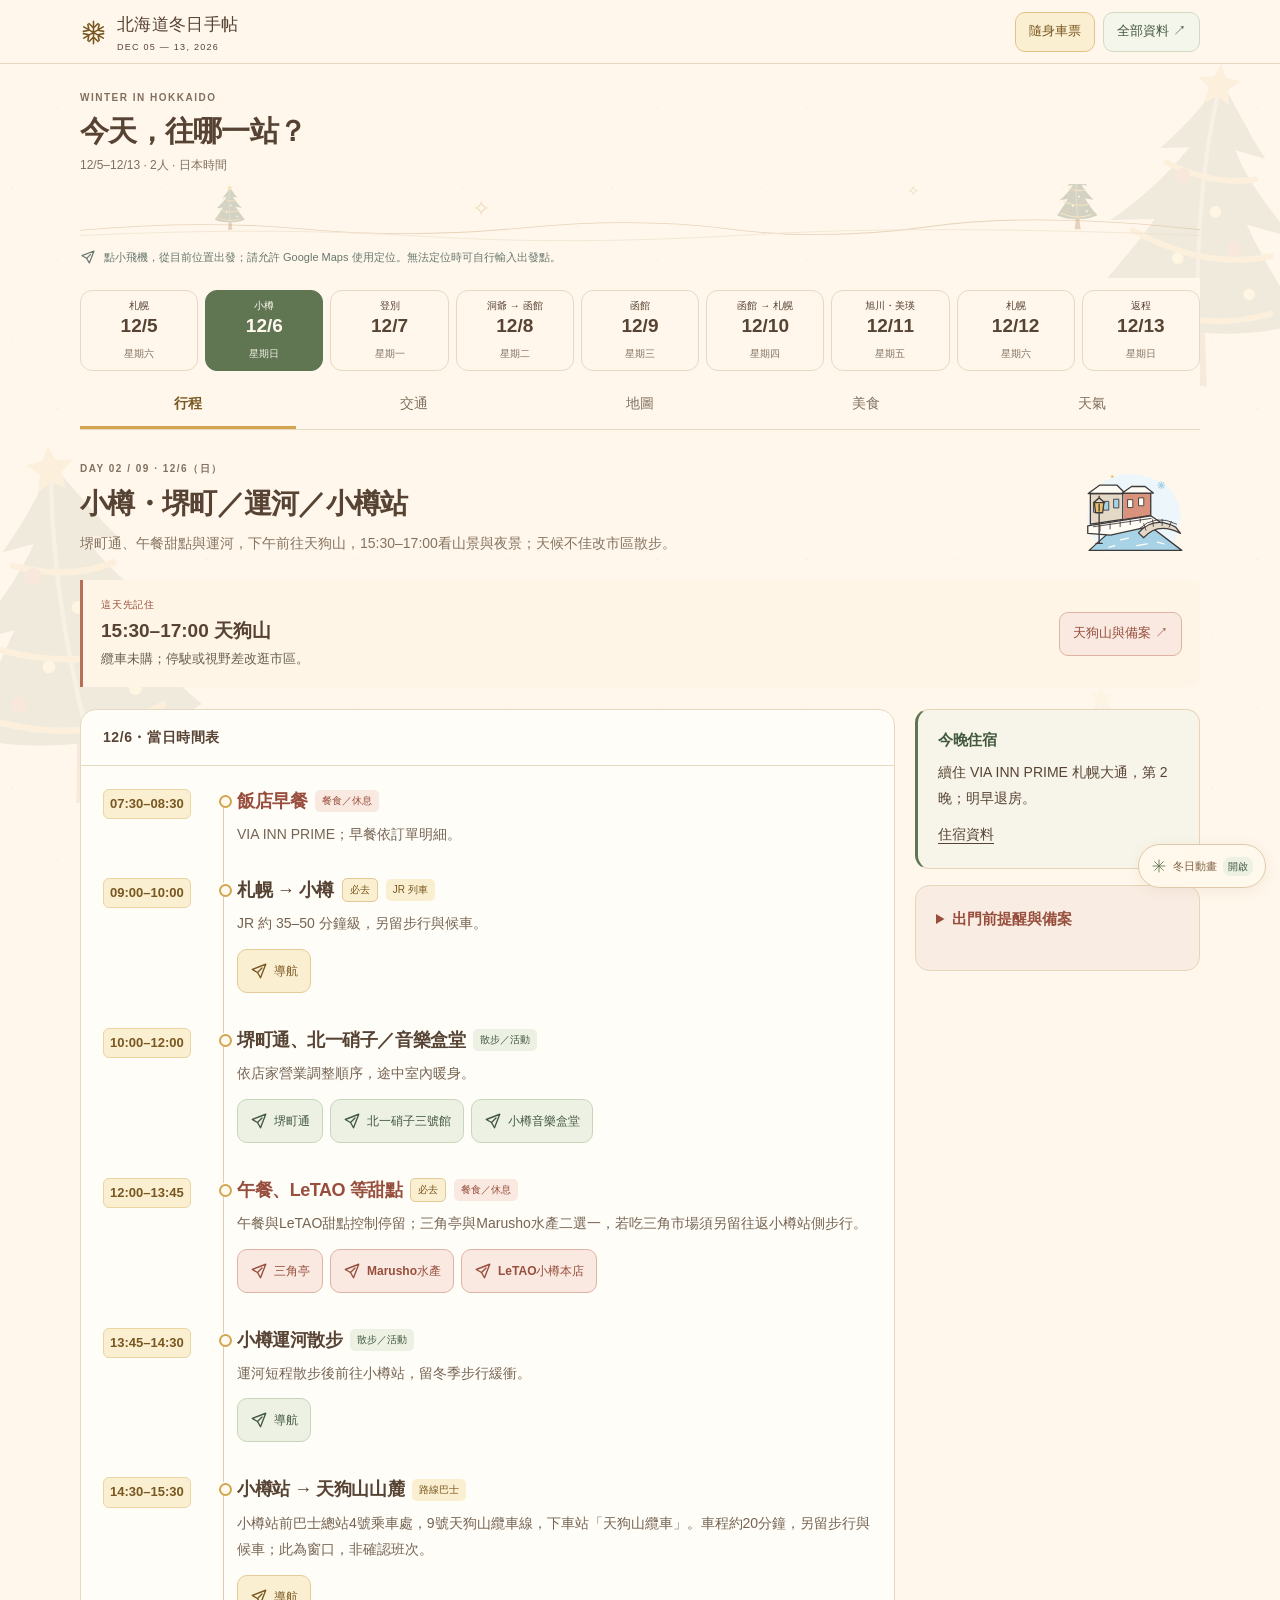
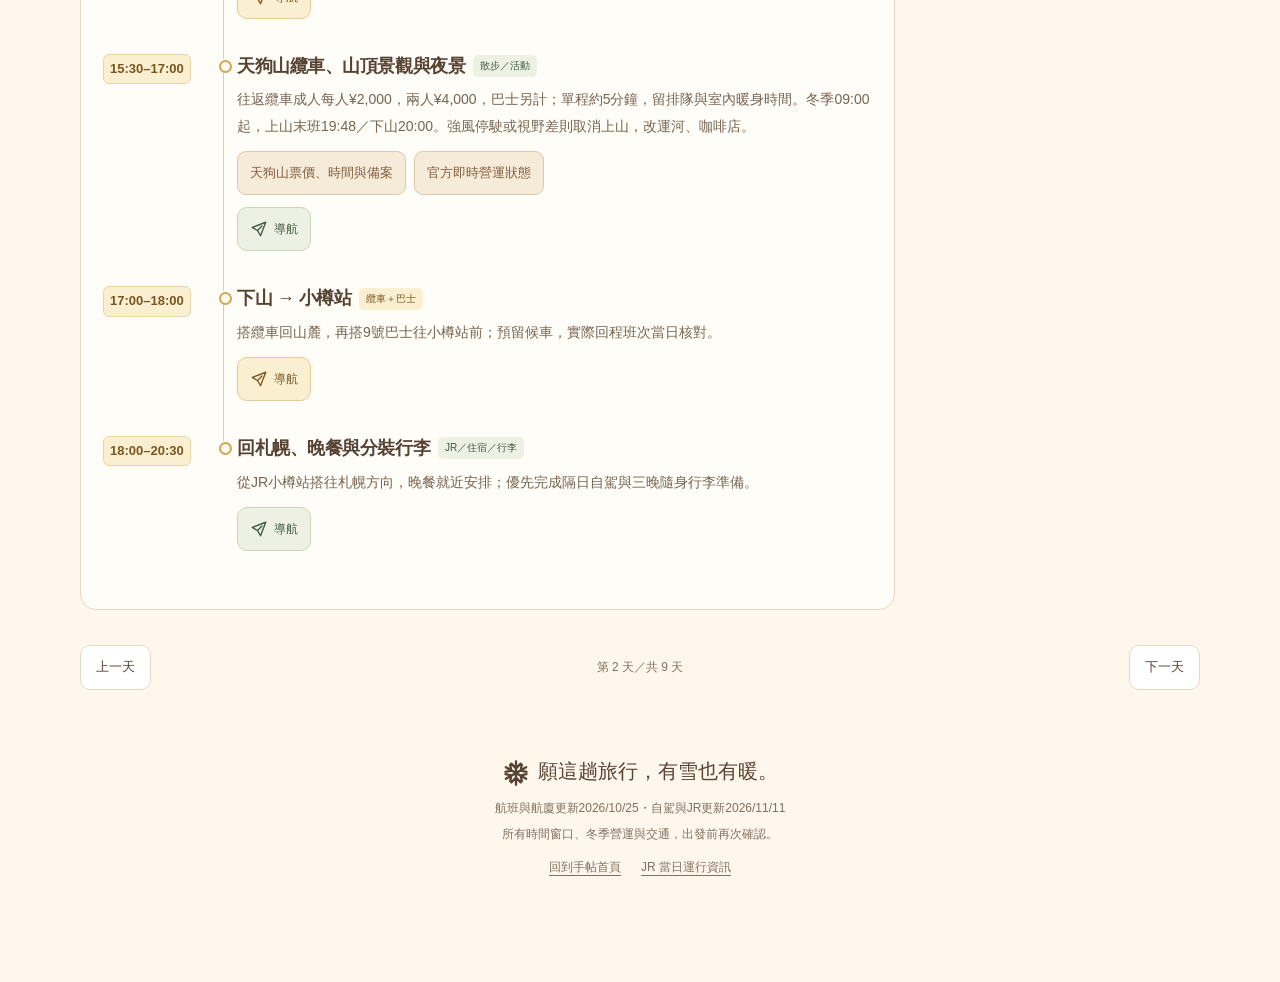
==== 2026_hokido/index.html @ f4b6c9fb "Move travel resources to a separate library page" ====
<!doctype html>
<html lang="zh-Hant">
<head>
  <meta charset="utf-8">
  <meta name="viewport" content="width=device-width, initial-scale=1">
  <meta name="theme-color" content="#FFFCF6">
  <meta name="description" content="2026 年 12 月 5 日至 13 日，兩人的北海道冬日旅行手帖。每日行程、JR 訂票、住宿與行李準備，一起慢慢看。">
  <title>北海道冬日手帖｜2026.12.05–12.13</title>
  <link rel="preconnect" href="https://fonts.googleapis.com">
  <link rel="preconnect" href="https://fonts.gstatic.com" crossorigin>
  <link href="https://fonts.googleapis.com/css2?family=Huninn&display=swap" rel="stylesheet">
  <style>
    :root {color-scheme:light;--paper:#FFFCF6;--ink:#3E3A39;--pink:#F2A497;--yellow:#F6D27A;--blue:#A8D3E6;--green:#B9DAA5;--light-blue:#EDF6FA;--light-pink:#FFF0EB;--light-green:#EFF6E8;--muted:#68635E;--border:3px solid var(--ink);--header:84px}
    *{box-sizing:border-box}html{scroll-behavior:smooth;scroll-padding-top:calc(var(--header) + 20px)}body{margin:0;padding-top:var(--header);color:var(--ink);background:var(--paper);font-family:"Huninn","PingFang TC","Microsoft JhengHei",sans-serif;font-size:17px;line-height:1.75}button,input,a{-webkit-tap-highlight-color:transparent}button,input{font:inherit}button,a{touch-action:manipulation}button{color:inherit;cursor:pointer}a{color:inherit;text-underline-offset:4px}a:hover{text-decoration-thickness:2px}button:focus-visible,a:focus-visible,input:focus-visible,summary:focus-visible,[tabindex]:focus-visible{outline:3px solid #215C76;outline-offset:5px}svg{display:block;max-width:100%}h1,h2,h3,h4,p{margin:0}h1,h2,h3,h4{font-weight:400;line-height:1.35}h2{font-size:clamp(28px,3vw,36px)}h3{font-size:23px}.icon{width:24px;height:24px;flex:none;fill:none;stroke:currentColor;stroke-width:2;stroke-linecap:round;stroke-linejoin:round}.sr-only{position:absolute;width:1px;height:1px;padding:0;margin:-1px;overflow:hidden;clip:rect(0,0,0,0);white-space:nowrap;border:0}[hidden]{display:none!important}.wrap{width:min(1120px,calc(100% - 48px));margin-inline:auto}.skip{position:fixed;left:16px;top:-100px;background:var(--yellow);padding:10px 16px;z-index:200}.skip:focus{top:10px}.site-header{position:fixed;top:0;left:0;right:0;z-index:50;background:var(--paper);border-bottom:var(--border)}.header-inner{min-height:81px;display:flex;align-items:center;justify-content:space-between;gap:24px}.brand{display:flex;align-items:center;gap:10px;text-decoration:none;white-space:nowrap;font-size:21px}.brand svg{width:42px;height:42px}.brand small{display:block;font-size:11px;letter-spacing:2px;line-height:1.4}.nav{display:flex;gap:6px;align-items:center}.nav a{padding:7px 14px;border:2px solid transparent;border-radius:30px;text-decoration:none;white-space:nowrap;font-size:16px}.nav a:hover,.nav a[aria-current="location"]{border-color:var(--ink);background:var(--yellow)}section{scroll-margin-top:calc(var(--header) + 18px)}.section{padding-block:46px}.section-heading{display:flex;align-items:flex-start;justify-content:space-between;gap:24px;margin-bottom:24px}.section-heading p{color:var(--muted);font-size:15px;margin-top:8px;max-width:560px}.chapter{display:flex;gap:12px;align-items:center}.chapter .icon{width:36px;height:36px}.pill{display:inline-flex;gap:6px;align-items:center;font-size:13px;padding:3px 12px;border:2px solid var(--ink);border-radius:30px;background:var(--paper);line-height:1.8}.pink{background:var(--pink)}.blue{background:var(--blue)}.green{background:var(--green)}.yellow{background:var(--yellow)}.muted{color:var(--muted)}.button{display:inline-flex;justify-content:center;align-items:center;gap:8px;min-height:46px;padding:10px 20px;border:var(--border);border-radius:16px;background:var(--yellow);text-decoration:none;font-size:16px;box-shadow:3px 3px 0 var(--ink)}.button:hover{transform:translate(-1px,-1px);box-shadow:4px 4px 0 var(--ink)}.button:active{transform:translate(2px,2px);box-shadow:1px 1px 0 var(--ink)}.button.secondary{background:var(--paper);box-shadow:none}.hero{padding-block:42px 24px;display:grid;grid-template-columns:.9fr 1.1fr;gap:10px;align-items:center}.trip-dates{display:inline-flex;align-items:center;gap:8px;font-size:16px;border-bottom:3px solid var(--pink);padding-bottom:5px;margin-bottom:23px}.hero h1{font-size:clamp(44px,5vw,64px);line-height:1.25;letter-spacing:1px}.hero-sub{margin-top:20px;max-width:360px;color:var(--muted);font-size:17px}.hero-actions{display:flex;flex-wrap:wrap;gap:14px;margin-top:25px}.hero-art{position:relative;min-width:0}.hero-art>svg{width:100%;height:auto}.countdown{position:relative;width:max-content;max-width:100%;margin:-28px 0 0 auto;right:auto;bottom:auto;display:flex;align-items:center;gap:10px;padding:10px 16px;border:var(--border);border-radius:18px;background:var(--paper);transform:rotate(3deg);line-height:1.3;box-shadow:3px 3px 0 var(--blue)}.countdown .number{font-size:35px}.countdown small{font-size:13px;display:block}.float{animation:float 5s ease-in-out infinite}.steam{animation:steam 4s ease-in-out infinite;transform-box:fill-box;transform-origin:center}.train-sway{animation:trainSway 4s ease-in-out infinite;transform-box:fill-box;transform-origin:center}.route-strip{margin-top:20px;border:var(--border);border-radius:22px;padding:17px 24px;display:flex;align-items:center;justify-content:space-between;gap:12px;background:var(--light-green)}.route-strip .route-title{font-size:14px;color:var(--muted);flex:none}.route-stops{display:flex;align-items:center;justify-content:center;gap:16px;flex-wrap:wrap}.route-stop{white-space:nowrap;font-size:16px}.route-dot{width:6px;height:6px;background:var(--ink);border-radius:50%}.intro-note{margin-top:14px;font-size:13px;color:var(--muted);text-align:center}.flight-grid{display:grid;grid-template-columns:1fr 1fr;gap:20px}.flight{border:var(--border);border-radius:23px;overflow:hidden;background:var(--paper)}.flight-head{padding:10px 20px;display:flex;align-items:center;justify-content:space-between;border-bottom:2px dashed var(--ink)}.flight-main{padding:19px 22px}.flight-route{display:flex;align-items:center;justify-content:space-between;gap:14px;margin-bottom:10px}.flight-place{font-size:24px}.flight-place small{display:block;font-size:13px;color:var(--muted)}.flight-line{flex:1;max-width:100px;border-top:2px dashed var(--ink);position:relative}.flight-line .icon{position:absolute;left:50%;top:-13px;transform:translateX(-50%);background:var(--paper);width:30px}.flight p{font-size:14px;color:var(--muted)}.flights{padding-top:28px;padding-bottom:30px}.dates{display:flex;gap:10px;overflow:auto;padding:4px 3px 14px;scroll-snap-type:x proximity;scrollbar-width:thin}.day-tab{flex:1;min-width:88px;border:var(--border);border-radius:18px;padding:10px 8px;background:var(--paper);scroll-snap-align:center;line-height:1.35;text-align:center}.day-tab .day-n{font-size:11px;display:block;letter-spacing:1px}.day-tab strong{font-size:22px;font-weight:400;display:block;margin:4px 0}.day-tab small{font-size:12px;color:var(--muted)}.day-tab[aria-selected="true"]{background:var(--yellow);box-shadow:3px 3px 0 var(--ink);transform:translateY(-3px)}.day-tab:hover{background:var(--light-pink)}.day-tab[aria-selected="true"]:hover{background:var(--yellow)}.day-layout{display:grid;grid-template-columns:minmax(0,1fr) 275px;gap:24px;margin-top:14px}.day-card{border:var(--border);border-radius:28px;overflow:hidden;background:var(--paper)}.day-top{padding:25px 28px 23px;background:var(--light-blue);border-bottom:var(--border);position:relative}.day-top h3{font-size:29px;margin:8px 0 7px}.day-top p{font-size:15px;color:var(--muted);max-width:530px}.day-top-meta{display:flex;align-items:center;justify-content:space-between;gap:12px;font-size:14px}.day-top-meta .icon{width:33px;height:33px}.timeline{padding:26px 28px;list-style:none;margin:0}.timeline-item{position:relative;display:grid;grid-template-columns:103px minmax(0,1fr);gap:25px;padding-bottom:25px}.timeline-item:last-child{padding-bottom:0}.timeline-item:before{content:"";position:absolute;width:3px;background:var(--ink);left:115px;top:17px;bottom:-6px}.timeline-item:last-child:before{display:none}.timeline-item:after{content:"";position:absolute;width:12px;height:12px;border:2px solid var(--ink);background:var(--yellow);border-radius:50%;top:8px;left:110px}.time{font-size:14px;line-height:1.5;padding-top:2px;overflow-wrap:anywhere}.timeline-title{display:flex;align-items:center;flex-wrap:wrap;gap:8px}.timeline-title h4{font-size:19px}.timeline-item p{font-size:14px;color:var(--muted);margin-top:6px}.tag{display:inline-flex;align-items:center;gap:4px;font-size:11px;border:1.5px solid var(--ink);border-radius:7px;padding:1px 7px;white-space:nowrap;line-height:1.8}.tag.must{background:var(--yellow)}.day-aside{display:flex;flex-direction:column;gap:16px;min-width:0}.aside-note{padding:20px;border:var(--border);border-radius:22px;background:var(--light-green)}.aside-note:nth-child(2){background:var(--light-pink)}.aside-note h4{display:flex;align-items:center;gap:7px;font-size:18px;margin-bottom:10px}.aside-note p{font-size:14px;line-height:1.85}.aside-note a{font-size:14px;display:inline-block;margin-top:10px}.day-controls{display:flex;justify-content:space-between;gap:16px;margin-top:17px}.day-controls button{min-height:44px;border:2px solid var(--ink);border-radius:13px;background:var(--paper);padding:6px 15px;font-size:14px}.day-controls button:disabled{opacity:.4;cursor:default}.panel-bounce{animation:panelBounce .35s ease-out}.jr-section{border-block:var(--border);background:var(--light-green)}.booking-grid{display:grid;grid-template-columns:repeat(3,1fr);gap:18px}.booking-card{border:var(--border);border-radius:22px;background:var(--paper);padding:22px;display:flex;flex-direction:column;align-items:flex-start}.booking-date{font-size:35px;line-height:1.2}.booking-date small{font-size:15px}.booking-card h3{font-size:19px;margin-top:15px;margin-bottom:7px}.booking-card p{font-size:14px;color:var(--muted);margin-bottom:18px}.booking-card .button{margin-top:auto;font-size:14px;min-height:41px;padding:8px 13px;box-shadow:none}.booking-time{font-size:14px;display:flex;gap:7px;align-items:center;margin-top:4px}.booking-time .icon{width:18px;height:18px}.booking-foot{font-size:14px;margin-top:16px}.flow-grid{display:grid;grid-template-columns:1fr 1fr;gap:18px;margin-block:24px}.flow-card{border:2px solid var(--ink);border-radius:18px;padding:18px 22px;background:var(--paper)}.flow-card h3{font-size:19px;margin-bottom:10px}.flow-card ol{font-size:14px;margin:0;padding-left:21px}.guide{margin-top:20px;border:var(--border);border-radius:20px;background:var(--paper);overflow:hidden}.guide>summary{display:flex;justify-content:space-between;align-items:center;gap:12px;padding:16px 21px;font-size:18px;cursor:pointer;list-style:none}.guide>summary::-webkit-details-marker{display:none}.guide>summary:after{content:"＋";font-size:24px}.guide[open]>summary:after{content:"－"}.guide-body{padding:5px 24px 26px;border-top:2px dashed var(--ink);font-size:15px;overflow-wrap:anywhere}.guide-body h3{font-size:22px;margin:25px 0 12px}.guide-body h4{font-size:18px;margin:20px 0 8px}.guide-body p{margin:12px 0}.guide-body blockquote{margin:14px 0;padding:10px 16px;border-left:4px solid var(--blue);background:var(--light-blue)}.guide-body ul,.guide-body ol{padding-left:22px}.guide-body li{margin-block:8px}.guide-body strong{font-weight:700}.table-wrap{overflow:auto;max-width:100%;margin-block:16px}.guide-body table{border-collapse:collapse;min-width:640px;width:100%;font-size:13px}.guide-body td,.guide-body th{border:1.5px solid var(--ink);padding:10px;vertical-align:top;text-align:left}.guide-body th{background:var(--light-blue)}.luggage-layout{display:grid;grid-template-columns:1.12fr 1fr;gap:25px}.luggage-plan{padding:26px;border:var(--border);border-radius:26px;background:var(--light-pink)}.luggage-plan h3{margin-bottom:17px}.luggage-step{display:flex;gap:15px;align-items:flex-start;margin-block:16px}.luggage-step .step-date{font-size:15px;background:var(--paper);border:2px solid var(--ink);border-radius:11px;min-width:61px;text-align:center;padding:5px}.luggage-step strong{font-weight:400;font-size:18px}.luggage-step p{font-size:14px;color:var(--muted)}.luggage-reminders{padding:8px 0}.luggage-reminders h3{display:flex;align-items:center;gap:10px}.luggage-reminders ul{font-size:15px;padding-left:22px}.luggage-reminders li{margin:14px 0}.luggage-reminders p{font-size:13px;color:var(--muted)}.hotel-grid{display:grid;grid-template-columns:repeat(2,1fr);gap:20px}.hotel-card{border:var(--border);border-radius:24px;overflow:hidden}.hotel-illustration{padding:17px 22px;display:flex;align-items:center;justify-content:space-between;gap:16px;border-bottom:2px solid var(--ink)}.hotel-illustration .icon{width:44px;height:44px;stroke-width:1.4}.hotel-date{font-size:22px}.hotel-date small{font-size:14px;display:block}.hotel-body{padding:20px 22px}.hotel-body h3{font-size:22px;margin-bottom:12px}.hotel-body p{font-size:14px;color:var(--muted);margin-top:12px}.hotel-body .hotel-links{display:flex;gap:20px;margin-top:15px;font-size:14px}.check-section{background:var(--light-blue);border-block:var(--border)}.check-progress{max-width:390px;display:flex;align-items:center;gap:12px;margin-bottom:22px;font-size:15px}progress{width:210px;max-width:60%;height:16px;accent-color:#4E7443}progress::-webkit-progress-bar{background:var(--paper);border:2px solid var(--ink);border-radius:20px}progress::-webkit-progress-value{background:var(--green);border-right:2px solid var(--ink);border-radius:20px}.check-grid{display:grid;grid-template-columns:repeat(3,1fr);gap:20px}.check-group{border:var(--border);border-radius:23px;background:var(--paper);padding:22px}.check-group h3{font-size:22px;margin-bottom:13px}.check-row{display:flex;gap:11px;align-items:flex-start;cursor:pointer;padding-block:12px;border-bottom:1px dashed #B8B4AC;font-size:15px;line-height:1.6}.check-row:last-child{border-bottom:0}.check-row input{appearance:none;-webkit-appearance:none;width:24px;height:24px;min-width:24px;margin:1px 0 0;border:2px solid var(--ink);border-radius:7px;background:var(--paper);display:grid;place-items:center;cursor:pointer}.check-row input:checked{background:var(--green)}.check-row input:checked:after{content:"";width:11px;height:6px;border-left:2px solid var(--ink);border-bottom:2px solid var(--ink);transform:translateY(-1px) rotate(-45deg)}.check-row:has(input:checked) span{text-decoration:line-through;color:var(--muted)}.check-note{margin-top:17px;font-size:13px;color:var(--muted)}.footer{padding:34px 0;text-align:center;font-size:13px;color:var(--muted)}.footer-main{font-size:20px;color:var(--ink);margin-bottom:9px}.footer svg{display:inline-block;width:28px;height:28px;vertical-align:middle;margin-right:8px}.footer p+p{margin-top:5px}.footer-links{display:flex;justify-content:center;gap:20px;flex-wrap:wrap;margin-top:12px}.toast{position:fixed;bottom:20px;left:50%;transform:translateX(-50%);padding:10px 18px;background:var(--yellow);border:var(--border);border-radius:16px;z-index:100;font-size:14px;max-width:calc(100% - 30px)}
    @keyframes float{0%,100%{transform:translateY(0)}50%{transform:translateY(-6px)}}@keyframes steam{0%,100%{opacity:.6;transform:translateY(0)}50%{opacity:1;transform:translateY(-6px)}}@keyframes trainSway{0%,100%{transform:rotate(-.35deg)}50%{transform:rotate(.35deg)}}@keyframes panelBounce{0%{transform:translateY(7px);opacity:.7}60%{transform:translateY(-2px)}100%{transform:translateY(0);opacity:1}}
    @media(min-width:1300px){.hero{min-height:520px}.hero-art{margin-right:-20px}}@media(max-width:900px){.wrap{width:calc(100% - 36px)}.header-inner{gap:10px}.brand{font-size:18px}.brand svg{width:34px}.nav a{padding:7px 9px;font-size:14px}.hero h1{font-size:47px}.hero-sub{font-size:16px}.countdown{padding:8px 12px}.countdown .number{font-size:29px}.day-layout{grid-template-columns:minmax(0,1fr) 225px;gap:16px}.booking-card{padding:18px}.route-strip{flex-direction:column;gap:6px}.check-grid{gap:12px}.check-group{padding:17px}}
    @media(max-width:680px){:root{--header:116px}.wrap{width:calc(100% - 32px)}body{font-size:16px}.header-inner{min-height:113px;display:block;padding-top:10px}.brand{font-size:18px;justify-content:center;gap:8px}.brand small{display:inline;margin-left:8px;font-size:10px;letter-spacing:1px}.brand svg{width:29px;height:29px}.nav{margin-top:8px;justify-content:flex-start;overflow:auto;gap:3px;padding-bottom:7px;scrollbar-width:none}.nav::-webkit-scrollbar{display:none}.nav a{flex:1;text-align:center;font-size:13px;padding:5px 8px}.hero{grid-template-columns:1fr;padding-top:30px;gap:8px}.hero-copy{padding:0 5px}.trip-dates{margin-bottom:15px;font-size:14px}.hero h1{font-size:44px}.hero-sub{margin-top:14px;max-width:100%;font-size:15px}.hero-actions{margin-top:20px}.button{font-size:15px;padding:9px 16px}.hero-art{max-width:500px;margin:0 auto;width:100%}.hero-art>svg{max-height:310px}.countdown{right:9px;bottom:1%;padding:8px 13px}.countdown .number{font-size:28px}.countdown small{font-size:11px}.route-strip{margin-top:9px;padding:13px 10px;border-radius:19px}.route-stops{gap:9px}.route-stop{font-size:13px}.route-dot{width:4px;height:4px}.intro-note{font-size:12px;text-align:left}.section{padding-block:34px}.section-heading{gap:10px;margin-bottom:20px}.section-heading p{font-size:13px;margin-top:7px}.chapter{gap:9px}.chapter .icon{width:29px;height:29px}h2{font-size:27px}.section-heading>.pill{font-size:11px;padding-inline:8px}.flight-grid{grid-template-columns:1fr;gap:15px}.flights{padding-top:20px;padding-bottom:10px}.flight-head{padding:9px 16px}.flight-main{padding:16px 19px}.flight-place{font-size:22px}.flight p{font-size:13px}.day-tab{min-width:77px;padding:8px 5px;border-radius:15px}.day-tab strong{font-size:21px}.day-layout{grid-template-columns:1fr;gap:16px;margin-top:10px}.day-top{padding:20px}.day-top h3{font-size:26px}.day-top p{font-size:14px}.day-top-meta{font-size:13px}.timeline{padding:23px 18px}.timeline-item{grid-template-columns:80px minmax(0,1fr);gap:23px;padding-bottom:23px}.timeline-item:before{left:89px}.timeline-item:after{left:84px}.time{font-size:12px;padding-top:4px}.timeline-title h4{font-size:18px}.timeline-item p{font-size:13px}.day-aside{display:grid;grid-template-columns:1fr 1fr;gap:12px}.aside-note{padding:15px;border-radius:18px}.aside-note h4{font-size:16px;gap:5px}.aside-note p,.aside-note a{font-size:13px}.aside-note .icon{width:20px;height:20px}.day-controls{margin-top:13px}.booking-grid{grid-template-columns:1fr;gap:14px}.booking-card{display:grid;grid-template-columns:91px minmax(0,1fr);column-gap:16px;align-items:start;padding:18px}.booking-date{font-size:30px;grid-column:1;grid-row:1}.booking-date small{font-size:13px}.booking-time{grid-column:1;grid-row:2;font-size:12px;flex-wrap:wrap;gap:2px}.booking-time .icon{display:none}.booking-card h3{grid-column:2;grid-row:1;margin:0 0 8px;font-size:18px}.booking-card p{grid-column:2;grid-row:2;margin:0 0 12px;font-size:13px}.booking-card .button{grid-column:2;grid-row:3;font-size:13px;justify-self:start;min-height:38px}.booking-foot{font-size:13px}.flow-grid{grid-template-columns:1fr;gap:13px;margin-block:18px}.flow-card{padding:16px 18px}.flow-card ol{font-size:13px}.guide>summary{font-size:16px;padding:14px 16px}.guide-body{padding-inline:16px;font-size:14px}.guide-body h3{font-size:20px}.luggage-layout{grid-template-columns:1fr;gap:15px}.luggage-plan{padding:21px}.luggage-plan h3{font-size:21px}.luggage-reminders{padding-inline:5px}.luggage-reminders li{font-size:14px;margin:10px 0}.hotel-grid{grid-template-columns:1fr;gap:15px}.hotel-illustration{padding:14px 20px}.hotel-date{font-size:21px}.hotel-body{padding:18px 20px}.hotel-body h3{font-size:21px}.check-grid{grid-template-columns:1fr;gap:15px}.check-group{padding:19px 21px}.check-group h3{font-size:21px}.check-row{padding-block:13px}.footer{padding-block:27px;font-size:12px}.footer-main{font-size:18px}}
    @media(max-width:360px){.wrap{width:calc(100% - 24px)}.hero h1{font-size:38px}.nav a{padding-inline:6px;font-size:12px}.day-aside{grid-template-columns:1fr}.timeline-item{grid-template-columns:69px minmax(0,1fr);gap:22px}.timeline-item:before{left:78px}.timeline-item:after{left:73px}.brand small{display:none}}
    @media(prefers-reduced-motion:reduce){html{scroll-behavior:auto}*,*:before,*:after{animation:none!important;transition:none!important}.button:hover{transform:none}.day-tab[aria-selected="true"]{transform:none}}
    @media print{body{padding-top:0;color:#000}.site-header,.hero-actions,.day-controls,.footer-links,.toast,.dates{display:none!important}.wrap{width:100%}.hero{grid-template-columns:1fr 1fr}.section{padding-block:20px}.day-layout{grid-template-columns:1fr}.day-aside{display:grid;grid-template-columns:1fr 1fr}.booking-grid,.check-grid{grid-template-columns:repeat(3,1fr)}.guide-body{overflow:visible}.table-wrap{overflow:visible}.hotel-card,.flight,.check-group,.booking-card{break-inside:avoid}.countdown{display:none}.print-note{display:block!important}}

    .day-art{margin:auto 0 0;padding:16px 0 7px;align-self:flex-end;width:100%;max-width:275px;pointer-events:none}.day-art>svg{width:100%;height:auto;aspect-ratio:260/240}.day-art figcaption{margin-top:5px;text-align:center;font-size:14px;line-height:1.6;color:var(--muted)}
    @media(max-width:680px){.day-art{grid-column:1/-1;justify-self:end;width:min(75%,260px);margin:0;padding-top:0}.day-art figcaption{font-size:13px}}
  
    .candidate-intro{background:var(--green);border:var(--border);border-radius:20px;padding:22px;margin-bottom:24px}.candidate-intro p+p{margin-top:12px}.candidate-grid{display:grid;grid-template-columns:repeat(2,minmax(0,1fr));gap:18px;margin-top:18px}.candidate-card{border:var(--border);border-radius:20px;padding:22px;background:var(--white,#FFFCF6);min-width:0;overflow-wrap:anywhere}.candidate-card h4{font-size:21px;margin:12px 0 8px}.candidate-card p{font-size:15px;margin-top:10px}.candidate-meta{color:var(--muted)}.candidate-links{display:flex;gap:16px;flex-wrap:wrap;margin-top:14px}.candidate-card a{display:inline-block;min-height:44px;padding-block:8px;font-size:15px}.candidate-subtitle{margin-top:36px}.nav a{padding-inline:9px}@media(max-width:650px){.candidate-grid{grid-template-columns:1fr}.candidate-card{padding:18px}.candidate-intro{padding:18px}}

#sight-collections{margin-top:32px}#sight-collections>p{margin:12px 0 20px;font-size:15px}#sight-collections table{min-width:720px}#sight-collections td:nth-child(1){min-width:135px}#sight-collections td:nth-child(2){min-width:115px}#sight-collections td:nth-child(3){min-width:330px}

    .candidate-picker{display:flex;align-items:center;gap:16px;flex-wrap:wrap}.candidate-picker label{font-size:18px}.candidate-picker select{font:inherit;color:var(--ink);background:var(--paper);border:var(--border);border-radius:14px;min-height:48px;padding:9px 42px 9px 15px;max-width:100%;flex:1;min-width:0}.candidate-picker select:focus-visible{outline:3px solid #215C76;outline-offset:4px}.candidate-status{font-size:14px;color:var(--muted);margin:10px 0 20px}.candidate-route{border:var(--border);border-radius:24px;background:var(--light-blue);padding:24px}.candidate-day-kicker{font-size:14px;margin-bottom:6px}.candidate-route h3{font-size:26px}.candidate-route p+p{margin-top:12px}.candidate-route .button{margin-top:18px}.candidate-area{padding-top:28px;scroll-margin-top:calc(var(--header) + 20px)}.candidate-area>h3{font-size:23px}.candidate-area-note{margin-top:7px;color:var(--muted);font-size:15px;max-width:800px}.candidate-option{margin-top:24px}.candidate-option-body{padding:0 20px 22px}.candidate-option-body>p{font-size:15px;color:var(--muted)}.candidate-boundary{background:var(--light-pink);border-left:4px solid var(--pink);padding:16px 19px;margin-top:24px;font-size:15px}.candidate-archive{margin-top:30px}.candidate-archive>.guide-body>.candidate-grid .candidate-card{padding:18px}.candidate-area .candidate-card h4{font-size:21px}.candidate-archive .guide{scroll-margin-top:calc(var(--header) + 20px)}
    @media(max-width:680px){.candidate-picker{display:block}.candidate-picker label{display:block;margin-bottom:8px}.candidate-picker select{width:100%;font-size:16px}.candidate-route{padding:19px}.candidate-route h3{font-size:23px}.candidate-area>h3{font-size:21px}.candidate-option-body{padding:0 16px 18px}.candidate-status{font-size:13px}.candidate-area-note,.candidate-boundary{font-size:14px}}
  .jr-journey-table table{min-width:1080px}

.weather-card{margin:0 0 26px;padding:24px;border:var(--border);border-radius:22px;background:#F1F7F8;box-shadow:4px 4px 0 var(--ink)}.weather-heading{display:flex;gap:16px;justify-content:space-between;align-items:center;flex-wrap:wrap}.weather-heading h3{font-size:24px}.weather-controls{display:flex;gap:12px;flex-wrap:wrap;margin:18px 0}.weather-controls label{display:flex;flex-direction:column;gap:4px;font-size:14px;flex:1;min-width:170px}.weather-controls select{font:inherit;color:var(--ink);background:var(--paper);border:2px solid var(--ink);border-radius:12px;padding:9px;min-height:46px;max-width:100%}.weather-refresh{border:2px solid var(--ink);border-radius:30px;min-height:44px;background:var(--paper);padding:7px 16px;font-size:15px}.weather-refresh:disabled{opacity:.6;cursor:wait}.weather-context{font-size:15px;color:var(--muted);margin-top:4px}.weather-overview{display:flex;align-items:center;justify-content:space-between;gap:16px;margin:18px 0}.weather-kicker{font-size:13px;color:var(--muted)}.weather-main-temp{font-size:42px;line-height:1.2;text-align:right}.weather-main-temp small{display:block;font-size:13px;color:var(--muted)}.weather-metrics{display:grid;grid-template-columns:repeat(3,minmax(0,1fr));gap:10px}.weather-metric{padding:13px;background:var(--paper);border:1px solid #A5C0C7;border-radius:12px}.weather-metric span{display:block;font-size:13px;color:var(--muted)}.weather-metric strong{font-weight:400;font-size:23px}.weather-hours{display:grid;grid-template-columns:repeat(4,minmax(0,1fr));gap:8px;margin-top:16px}.weather-hours>div{text-align:center;background:#E2EEF0;border-radius:10px;padding:10px 3px}.weather-hours b,.weather-hours span,.weather-hours small{display:block}.weather-hours b{font-weight:400;font-size:14px}.weather-hours small{font-size:12px}.weather-explain,.weather-status,.weather-source{font-size:13px;color:var(--muted);margin-top:12px}.weather-tip{font-size:15px;margin-top:16px;padding:10px 12px;background:var(--yellow);border-radius:10px}.weather-empty{padding:20px 0}.weather-empty p{font-size:15px;margin-top:8px}.weather-controls select:focus-visible{outline:3px solid #215C76;outline-offset:3px}@media(max-width:600px){.weather-card{padding:18px}.weather-metrics{grid-template-columns:repeat(2,minmax(0,1fr))}.weather-metric{padding:11px}.weather-metric strong{font-size:21px}.weather-controls label{min-width:0;flex-basis:100%}.weather-heading h3{font-size:23px}.weather-hours{gap:5px}.weather-hours small{font-size:12px}}

.jp-subtitle{display:block;font-size:13px!important;line-height:1.5;color:var(--muted);font-weight:400;margin:4px 0 8px!important;letter-spacing:.02em}.timeline-title .jp-subtitle{flex-basis:100%;order:4;margin:0 0 4px!important}.timeline-title:has(.jp-subtitle){row-gap:4px}

.day-map,.hakodate-tickets{margin-top:28px;padding:26px;border:var(--border);border-radius:22px;background:#F1F7F8}.hakodate-tickets{background:#FFF5DF}.day-map-heading{display:flex;gap:14px;justify-content:space-between;align-items:center;flex-wrap:wrap;margin-bottom:14px}.day-map h3,.hakodate-tickets h3{font-size:25px}.day-map>p,.ticket-intro{font-size:15px;margin-top:12px}.map-help{padding:14px;border-left:4px solid #215C76;background:var(--paper);border-radius:0 10px 10px 0}.map-stop-list{list-style:none;margin:22px 0 0;padding:0}.map-stop{display:flex;gap:14px;margin:0;padding:18px 0;border-top:1px solid #ABC1C6}.map-stop-number{flex:none;min-width:34px;height:34px;padding:0 6px;display:flex;align-items:center;justify-content:center;border:2px solid var(--ink);border-radius:50%;background:var(--yellow);font-size:14px}.map-stop-body{min-width:0;flex:1}.map-stop h4{font-size:21px}.map-stop-body p,.sight-ticket p{font-size:15px;margin-top:8px}.map-stop-mode{color:var(--muted);font-size:13px!important}.map-stop-links{display:flex;gap:8px;flex-wrap:wrap;margin-top:12px}.map-stop-links a{display:inline-flex;align-items:center;justify-content:center;min-height:44px;padding:8px 12px;background:var(--paper);border:2px solid var(--ink);border-radius:12px;text-decoration:none;font-size:14px;line-height:1.4;overflow-wrap:anywhere}.map-stop-links .map-primary-route{background:var(--blue)}.map-foot{font-size:13px!important;color:var(--muted);margin-top:18px!important}.map-options{margin-top:16px}.map-options .map-stop-list{padding:0 16px}.sight-ticket-grid{display:grid;grid-template-columns:repeat(2,minmax(0,1fr));gap:18px;margin-top:20px}.sight-ticket{padding:20px;border:2px solid var(--ink);border-radius:16px;background:var(--paper);min-width:0}.sight-ticket h4{font-size:23px}.ticket-jump{display:inline-block;margin-top:12px;min-height:44px;padding:8px 0;font-size:15px}@media(max-width:600px){.day-map,.hakodate-tickets{padding:18px}.day-map h3,.hakodate-tickets h3{font-size:23px}.sight-ticket-grid{grid-template-columns:1fr}.map-stop{gap:10px}.map-stop h4{font-size:19px}.map-stop-links a{flex:1 1 100%}.sight-ticket{padding:16px}.map-stop-number{min-width:30px;height:30px}}
.map-coordinates{font-size:12px!important;color:var(--muted);font-variant-numeric:tabular-nums;overflow-wrap:anywhere}
.day-transport{scroll-margin-top:110px}.transport-list{list-style:none;padding:0;margin:20px 0}.transport-list>li{border-top:1px solid #bbc9c9;padding:20px 0}.transport-meta{display:flex;gap:12px;align-items:center;flex-wrap:wrap;font-size:13px}.transport-list dl{margin:14px 0;display:grid;grid-template-columns:1fr 1fr;gap:16px}.transport-list dt{font-size:12px;color:#526164;margin-bottom:5px}.transport-list dd{margin:0;line-height:1.7}.transport-list p{font-size:14px;margin-bottom:0}@media(max-width:600px){.transport-list dl{grid-template-columns:1fr;gap:10px}.transport-meta{gap:8px}.day-transport{scroll-margin-top:100px}}
.prep-audit{margin:20px 0 28px;padding:24px;border:2px solid var(--ink);border-radius:20px;background:#fffdf5}.prep-audit table{min-width:0;width:100%;table-layout:fixed}.prep-audit th:first-child{width:24%}.prep-audit th:last-child{width:23%}.prep-audit td,.prep-audit th{overflow-wrap:anywhere}@media(max-width:600px){.prep-audit{padding:16px}.prep-audit table,.prep-audit tbody,.prep-audit tr,.prep-audit td{display:block;width:100%}.prep-audit thead{display:none}.prep-audit tr{border-top:2px solid #c5c5bb;padding:12px 0}.prep-audit td{padding:6px 0;border:0}.prep-audit td:last-child{font-size:13px}}
</style>
<link rel="stylesheet" href="./travel-ui.css?v=20261125library"></head>
<body class="daily-reader">
  <a class="skip" href="#itinerary">跳到每日行程</a>
  <svg xmlns="http://www.w3.org/2000/svg" width="0" height="0" aria-hidden="true" style="position:absolute;overflow:hidden"><defs>
    <symbol id="i-snow" viewBox="0 0 24 24"><path d="M12 2v20M3.34 7l17.32 10M3.34 17L20.66 7M8 4l4 4 4-4M8 20l4-4 4 4M3 11l5-1-1-5M17 19l-1-5 5-1M3 13l5 1-1 5M17 5l-1 5 5 1"/></symbol>
    <symbol id="i-train" viewBox="0 0 24 24"><rect x="5" y="3" width="14" height="16" rx="4"/><path d="M5 11h14M12 3v8M8 22l2-3m6 3-2-3M8 15h1m6 0h1"/></symbol>
    <symbol id="i-plane" viewBox="0 0 24 24"><path d="m21 3-6 9 1 8-3 1-3-6-6-3 1-3 8 1 6-7Z"/></symbol>
    <symbol id="i-pin" viewBox="0 0 24 24"><path d="M19 10c0 5-7 11-7 11S5 15 5 10a7 7 0 0 1 14 0Z"/><circle cx="12" cy="10" r="2.5"/></symbol>
    <symbol id="i-bed" viewBox="0 0 24 24"><path d="M3 18h18v-6H3ZM3 21V6m18 15v-9M6 12V7h12v5M12 7v5"/></symbol>
    <symbol id="i-bag" viewBox="0 0 24 24"><rect x="5" y="6" width="14" height="14" rx="3"/><path d="M9 6V3h6v3M9 10v6m6-6v6M8 20v2m8-2v2"/></symbol>
    <symbol id="i-check" viewBox="0 0 24 24"><rect x="3" y="3" width="18" height="18" rx="4"/><path d="m7 12 3 3 7-7"/></symbol>
    <symbol id="i-clock" viewBox="0 0 24 24"><circle cx="12" cy="12" r="9"/><path d="M12 7v5l3 2"/></symbol>
    <symbol id="i-house" viewBox="0 0 24 24"><path d="m3 10 9-7 9 7M5 9v12h14V9M9 21v-7h6v7M9 9h6"/></symbol>
    <symbol id="i-spring" viewBox="0 0 24 24"><path d="M4 14c-4 7 20 7 16 0M8 12c-5-5 4-5 0-10m4 10c-5-5 4-5 0-10m4 10c-5-5 4-5 0-10"/></symbol>
    <symbol id="i-arrow" viewBox="0 0 24 24"><path d="M4 12h16m-6-6 6 6-6 6"/></symbol>
  </defs></svg>


  <svg xmlns="http://www.w3.org/2000/svg" width="0" height="0" aria-hidden="true" style="position:absolute;overflow:hidden"><defs>
    <symbol id="day-scene-sapporo-arrival" viewBox="0 0 260 240"><g fill="none" stroke="#3E3A39" stroke-width="3" stroke-linecap="round" stroke-linejoin="round">
  <path d="M32 170Q20 111 61 72Q101 33 159 53Q216 69 226 126Q239 185 191 207Q90 228 32 170Z" fill="#EDF6FA" stroke="none"/>
  <ellipse cx="131" cy="211" rx="108" ry="13" fill="#EFF6E8" stroke="none"/>
  <path d="M36 195V143H75V195M43 143V131H67V143" fill="#B9DAA5"/>
  <path d="M44 154H50M60 154H66M44 166H50M60 166H66M44 178H50M60 178H66"/>
  <path d="M80 205H161M91 204L119 99L148 204M103 161H137M98 180H142M110 140H130M105 161L137 180M98 180L148 204M137 161L105 180M142 180L91 204" fill="none"/>
  <path d="M120 101V57M114 78H126"/>
  <rect x="104" y="103" width="32" height="25" rx="4" fill="#F2A497"/>
  <rect x="110" y="108" width="20" height="13" rx="2" fill="#FFFCF6" stroke-width="2"/>
  <path d="M114 114H123M119 111V116" stroke-width="1.8"/>
  <path d="M157 195V155H190V195" fill="#A8D3E6"/>
  <path d="M164 167H181M164 178H181"/>
  <g transform="translate(163 29) rotate(18)"><path d="M0 21L23 21L33 2H42L37 21H55Q62 21 62 26Q62 31 55 31H37L42 50H33L23 31H9L3 39H-4L0 26L-4 13H3Z" fill="#FFFCF6"/><path d="M44 25H51" stroke="#A8D3E6"/></g>
  <rect x="182" y="167" width="39" height="44" rx="7" fill="#F6D27A"/>
  <path d="M193 165V156H210V165M191 177V198M212 177V198M190 213V217M214 213V217"/>
  <path d="M44 60V78M35 69H53M38 63L50 75M38 75L50 63M215 116V130M208 123H222" stroke="#A8D3E6" stroke-width="2.5"/>
  <circle cx="83" cy="48" r="3" fill="#F6D27A" stroke="none"/>
    </g></symbol>
    <symbol id="day-scene-otaru-canal" viewBox="0 0 260 240"><g fill="none" stroke="#3E3A39" stroke-width="3" stroke-linecap="round" stroke-linejoin="round">
  <path d="M27 174Q7 110 51 67Q99 29 163 52Q225 65 235 139L223 198L52 218Z" fill="#EDF6FA" stroke="none"/>
  <path d="M74 174L157 157L237 218H25Z" fill="#A8D3E6"/>
  <path d="M97 194L115 190M134 207L158 203M181 199L196 203M70 211L84 207" stroke="#FFFCF6" stroke-width="3"/>
  <path d="M28 158L102 147V88H28Z" fill="#E4D8C7"/>
  <path d="M23 88L49 69H89L108 88Z" fill="#FFFCF6"/>
  <path d="M104 148L166 138V87H105" fill="#F2A497"/>
  <path d="M101 87L122 72H153L172 87Z" fill="#FFFCF6"/>
  <path d="M36 111H47V131H36ZM59 106H70V126H59ZM82 101H93V121H82Z" fill="#A8D3E6" stroke-width="2"/>
  <path d="M114 102H125V120H114ZM139 98H150V116H139Z" fill="#FFFCF6" stroke-width="2"/>
  <path d="M22 162L166 139L193 157L74 183L22 179Z" fill="#FFFCF6"/>
  <path d="M35 164L167 145M50 161V174M73 157V169M96 153V164M119 150V159M142 146V154" stroke-width="2"/>
  <path d="M138 178Q173 138 223 165L234 179Q182 152 150 189Z" fill="#E4D8C7"/>
  <path d="M139 169Q177 133 225 158M150 157L155 172M170 148L172 163M192 147L192 161M213 152L208 165" stroke-width="2"/>
  <path d="M48 202V133M41 202H55"/>
  <path d="M37 109H59L56 132H40Z" fill="#F6D27A"/>
  <path d="M35 109L48 98L61 109M48 94V98M48 113V128"/>
  <path d="M190 61V77M182 69H198M184 63L196 75M184 75L196 63" stroke="#A8D3E6" stroke-width="2.5"/>
  <circle cx="78" cy="49" r="3" fill="#F6D27A" stroke="none"/>
    </g></symbol>
    <symbol id="day-scene-noboribetsu-onsen" viewBox="0 0 260 240"><g fill="none" stroke="#3E3A39" stroke-width="3" stroke-linecap="round" stroke-linejoin="round">
  <path d="M31 175Q9 113 51 71Q95 31 161 50Q218 65 233 119Q248 173 206 205L64 214Z" fill="#FFF0EB" stroke="none"/>
  <path d="M20 151L50 108L75 128L108 81L139 113L164 94L203 121L234 111L244 163Z" fill="#E4D8C7"/>
  <path d="M39 126L50 108L62 118M95 99L108 81L122 99M153 106L164 94L177 104M219 119L234 111L239 135" fill="#FFFCF6"/>
  <path d="M75 127L60 147M139 113L131 143M203 121L191 146" stroke="#BCAFA1"/>
  <path d="M99 118C77 97 111 89 96 66M147 103C128 82 159 77 145 52M184 122C167 101 197 94 183 74" fill="none" stroke="#FFFCF6" stroke-width="8"/>
  <path d="M37 175V203C37 224 226 224 226 203V175" fill="#F6D27A"/>
  <ellipse cx="131.5" cy="175" rx="94.5" ry="26" fill="#E4D8C7"/>
  <ellipse cx="131.5" cy="175" rx="80" ry="17" fill="#A8D3E6"/>
  <path d="M52 194V210M76 199V215M102 202V217M131 203V218M160 202V217M188 199V215M212 194V210" stroke-width="2"/>
  <path d="M92 177C75 161 101 153 90 137M125 178C109 159 137 151 124 133M159 176C145 160 171 151 159 137" fill="none" stroke="#FFFCF6" stroke-width="5"/>
  <path d="M181 167L207 169L201 187L176 181Z" fill="#FFFCF6"/>
  <path d="M182 176L201 180" stroke="#F2A497" stroke-width="4"/>
  <path d="M39 63V77M32 70H46M213 44V58M206 51H220" stroke="#A8D3E6" stroke-width="2.5"/>
    </g></symbol>
    <symbol id="day-scene-lake-toya" viewBox="0 0 260 240"><g fill="none" stroke="#3E3A39" stroke-width="3" stroke-linecap="round" stroke-linejoin="round">
  <path d="M24 170Q6 111 55 67Q99 33 166 51Q230 69 235 132Q243 182 204 209L56 216Z" fill="#EDF6FA" stroke="none"/>
  <circle cx="189" cy="70" r="19" fill="#F6D27A" stroke="none"/>
  <path d="M23 137L64 112L86 120L128 71L170 118L197 108L237 137Z" fill="#B9DAA5"/>
  <path d="M103 101L128 71L150 99L137 96L130 107L120 96Z" fill="#FFFCF6" stroke-width="2"/>
  <path d="M20 142Q128 131 239 143L234 195Q133 219 26 196Z" fill="#A8D3E6" stroke="none"/>
  <path d="M25 142Q128 131 237 142" fill="none"/>
  <path d="M85 150Q103 131 120 141Q131 125 144 141Q165 133 184 153Z" fill="#B9DAA5"/>
  <path d="M103 141L107 130L111 140M139 139L143 127L148 141M159 145L162 135L167 145" fill="#EFF6E8" stroke-width="2"/>
  <path d="M49 161H72M112 171H146M185 165H211M72 183H99M159 189H191" stroke="#FFFCF6" stroke-width="2.5"/>
  <path d="M19 198Q92 180 148 199Q197 217 241 193L241 223H19Z" fill="#FFFCF6"/>
  <path d="M39 210V196H103V210M34 191H108V197H34ZM39 181H103V191H39ZM44 212V221M98 212V221" fill="#E4D8C7"/>
  <path d="M217 209V170M201 189L217 166L233 189ZM202 177L217 155L232 177Z" fill="#B9DAA5"/>
  <path d="M40 73V87M33 80H47M205 115V125M200 120H210" stroke="#A8D3E6" stroke-width="2.5"/>
    </g></symbol>
    <symbol id="day-scene-hakodate-night" viewBox="0 0 260 240"><g fill="none" stroke="#3E3A39" stroke-width="3" stroke-linecap="round" stroke-linejoin="round">
  <path d="M28 173Q8 113 52 69Q99 29 165 50Q226 69 236 130Q248 179 205 209L56 215Z" fill="#3E5360" stroke="none"/>
  <path d="M176 61A20 20 0 1 0 199 85A20 20 0 0 1 176 61Z" fill="#F6D27A" stroke="none"/>
  <path d="M55 86V96M50 91H60M135 61V71M130 66H140M213 117V127M208 122H218M96 113V121M92 117H100" stroke="#FFFCF6" stroke-width="2"/>
  <path d="M30 168Q72 147 96 172L122 216H26ZM147 178Q186 144 233 170L236 214H135Z" fill="#A8D3E6" stroke="none"/>
  <path d="M92 212L104 164L128 140L153 164L170 212Z" fill="#F2A497"/>
  <path d="M108 176L128 154L147 176M103 191L128 170L156 191M98 206L126 189L163 206" fill="none" stroke="#F6D27A" stroke-width="3"/>
  <g fill="#F6D27A" stroke="none"><circle cx="119" cy="169" r="2.5"/><circle cx="135" cy="173" r="2.5"/><circle cx="112" cy="186" r="2.5"/><circle cx="145" cy="187" r="2.5"/><circle cx="119" cy="203" r="2.5"/><circle cx="147" cy="204" r="2.5"/><circle cx="130" cy="184" r="2.5"/></g>
  <path d="M33 111L154 88" stroke="#FFFCF6" stroke-width="2.5"/>
  <path d="M74 104V115M68 115H83" stroke="#FFFCF6"/>
  <rect x="60" y="117" width="31" height="26" rx="6" fill="#F2A497"/>
  <path d="M65 122H86V132H65Z" fill="#FFFCF6" stroke-width="2"/>
  <path d="M75 122V132M63 137H88" stroke-width="2"/>
  <path d="M20 218L56 178L83 199L110 221M180 221L207 185L239 215" fill="#B9DAA5"/>
    </g></symbol>
    <symbol id="day-scene-hokuto-train" viewBox="0 0 260 240"><g fill="none" stroke="#3E3A39" stroke-width="3" stroke-linecap="round" stroke-linejoin="round">
  <path d="M24 173Q6 112 53 70Q99 32 164 50Q226 68 236 128Q246 181 205 207L57 216Z" fill="#EDF6FA" stroke="none"/>
  <path d="M24 146L54 119L80 134L123 88L169 130L195 111L238 146" fill="#B9DAA5"/>
  <path d="M101 113L123 88L145 111L131 108L124 117L116 107Z" fill="#FFFCF6"/>
  <path d="M23 149Q124 133 237 149L237 173H23Z" fill="#A8D3E6" stroke="none"/>
  <path d="M23 176Q118 157 239 175L240 216H22Z" fill="#FFFCF6"/>
  <path d="M33 199L230 188M30 213L235 203M52 199L50 211M80 197L79 210M109 195L109 208M140 193L141 206M172 192L174 204M206 190L209 202" stroke-width="2"/>
  <path d="M50 177V138Q50 128 61 128H176Q194 128 203 145L218 172Q221 186 207 190H63Q50 190 50 177Z" fill="#A8D3E6"/>
  <path d="M53 167H214L220 179H51Z" fill="#3E5360"/>
  <path d="M63 136H85V156H63ZM98 136H120V156H98ZM133 136H155V156H133Z" fill="#FFFCF6" stroke-width="2"/>
  <path d="M173 137H183Q190 138 195 148L200 158H173Z" fill="#3E5360" stroke-width="2"/>
  <path d="M60 121H177" stroke="#3E5360" stroke-width="4"/>
  <path d="M183 174H190M203 173H208" stroke="#F6D27A" stroke-width="4"/>
  <circle cx="77" cy="190" r="6" fill="#3E5360"/><circle cx="181" cy="190" r="6" fill="#3E5360"/>
  <path d="M36 183V132M20 157L36 133L52 157ZM23 143L36 121L49 143Z" fill="#B9DAA5"/>
  <path d="M177 61V77M169 69H185M171 63L183 75M171 75L183 63M68 69V79M63 74H73" stroke="#A8D3E6" stroke-width="2.5"/>
    </g></symbol>
    <symbol id="day-scene-asahiyama-snow" viewBox="0 0 260 240"><g fill="none" stroke="#3E3A39" stroke-width="3" stroke-linecap="round" stroke-linejoin="round">
  <path d="M26 172Q9 110 52 69Q98 32 165 49Q228 67 235 129Q247 179 204 210L57 216Z" fill="#EDF6FA" stroke="none"/>
  <path d="M146 105L161 88L177 100L194 80L216 98L234 92L239 181H142Z" fill="#E4D8C7"/>
  <path d="M170 104H209L211 174H166Z" fill="#A8D3E6"/>
  <path d="M180 110L177 166M191 111L189 172M201 109L203 166" stroke="#FFFCF6" stroke-width="3"/>
  <path d="M144 181Q188 161 238 180L237 211H147Z" fill="#A8D3E6" stroke="none"/>
  <path d="M18 206Q54 180 109 202Q165 221 239 200L241 225H18Z" fill="#FFFCF6"/>
  <path d="M54 169V102M32 143L54 111L76 143ZM36 124L54 96L72 124ZM40 107L54 84L68 107Z" fill="#B9DAA5"/>
  <path d="M39 117L54 111L69 117M44 96L54 91L63 96" stroke="#FFFCF6" stroke-width="4"/>
  <path d="M87 196L97 184L102 198L91 204ZM115 198L123 185L130 199L119 206Z" fill="#F6D27A"/>
  <path d="M79 171Q77 145 94 140Q114 132 125 148Q132 159 130 183Q126 204 105 204Q83 202 79 181L65 187L70 169L81 157" fill="#3E5360"/>
  <ellipse cx="105" cy="178" rx="18" ry="24" fill="#FFFCF6" stroke="none"/>
  <path d="M91 154L100 151L111 156L101 161Z" fill="#F6D27A" stroke-width="2"/>
  <circle cx="98" cy="146" r="2.5" fill="#FFFCF6" stroke="none"/>
  <path d="M155 207L162 198L168 208M180 207L183 198L190 207" fill="#F6D27A"/>
  <path d="M150 184Q149 163 166 160Q184 157 190 176L196 190L188 188Q188 209 171 210Q153 209 151 193L142 198L145 181" fill="#3E5360"/>
  <ellipse cx="172" cy="190" rx="12" ry="18" fill="#FFFCF6" stroke="none"/>
  <path d="M157 172L167 169L173 174L166 178Z" fill="#F6D27A" stroke-width="2"/>
  <circle cx="165" cy="166" r="2" fill="#FFFCF6" stroke="none"/>
  <path d="M102 64V80M94 72H110M96 66L108 78M96 78L108 66M222 49V61M216 55H228" stroke="#A8D3E6" stroke-width="2.5"/>
    </g></symbol>
    <symbol id="day-scene-sapporo-shrine" viewBox="0 0 260 240"><g fill="none" stroke="#3E3A39" stroke-width="3" stroke-linecap="round" stroke-linejoin="round">
  <path d="M27 172Q9 110 52 68Q100 32 165 50Q227 69 235 129Q246 180 203 209L56 215Z" fill="#EFF6E8" stroke="none"/>
  <path d="M20 208Q87 187 147 205Q202 221 241 202L241 222H20Z" fill="#FFFCF6"/>
  <path d="M44 199V135M26 166L44 134L62 166ZM30 147L44 122L58 147Z" fill="#B9DAA5"/>
  <path d="M184 186V114M164 148L184 114L204 148ZM169 127L184 100L199 127Z" fill="#B9DAA5"/>
  <path d="M67 199L72 88H86L83 199ZM144 199L139 88H153L158 199Z" fill="#E4D8C7"/>
  <path d="M56 81Q109 92 167 81L164 95Q109 103 60 95Z" fill="#E4D8C7"/>
  <path d="M54 79Q109 87 170 79L168 84Q109 93 56 84Z" fill="#FFFCF6"/>
  <path d="M63 113H162V124H63Z" fill="#E4D8C7"/>
  <rect x="103" y="97" width="18" height="32" rx="2" fill="#B9DAA5"/>
  <path d="M93 135Q109 150 132 135M101 143L98 151L104 158M119 144L116 153L123 160" fill="none" stroke-width="2"/>
  <path d="M89 200L98 168H127L138 201Z" fill="#E4D8C7" stroke="none"/>
  <rect x="167" y="170" width="54" height="44" rx="3" fill="#F2A497"/>
  <path d="M181 174V164Q181 153 194 153Q207 153 207 164V174" fill="none"/>
  <path d="M188 187L194 181L200 187L194 194Z" fill="#FFFCF6" stroke-width="2"/>
  <path d="M133 207L156 198L169 215L143 221Z" fill="#F6D27A"/>
  <path d="M141 209L153 205M148 215L160 210" stroke="#FFFCF6" stroke-width="3"/>
  <path d="M42 68V82M35 75H49M205 72V86M198 79H212" stroke="#A8D3E6" stroke-width="2.5"/>
    </g></symbol>
    <symbol id="day-scene-homebound-flight" viewBox="0 0 260 240"><g fill="none" stroke="#3E3A39" stroke-width="3" stroke-linecap="round" stroke-linejoin="round">
  <path d="M27 173Q8 111 53 69Q99 31 164 50Q226 68 235 129Q246 180 204 210L57 215Z" fill="#EDF6FA" stroke="none"/>
  <path d="M28 111Q16 96 29 88Q35 71 52 80Q65 72 75 84Q93 85 90 100Q89 111 74 111Z" fill="#FFFCF6"/>
  <path d="M169 137Q159 122 175 117Q182 100 198 110Q214 102 222 115Q240 116 237 129Q234 139 221 139Z" fill="#FFFCF6"/>
  <path d="M45 139Q70 116 104 116" fill="none" stroke="#A8D3E6" stroke-dasharray="5 8" stroke-width="2.5"/>
  <g transform="translate(109 44) rotate(-16)"><path d="M0 27H30L47 1H59L52 27H78Q91 27 91 34Q91 41 78 41H52L59 67H47L30 41H13L4 52H-6L0 34L-6 16H4Z" fill="#FFFCF6"/><path d="M67 31H79M37 34H51" stroke="#A8D3E6" stroke-width="3"/></g>
  <ellipse cx="127" cy="219" rx="96" ry="10" fill="#EFF6E8" stroke="none"/>
  <path d="M94 155V139Q94 132 102 132H122Q130 132 130 139V155" fill="none"/>
  <rect x="77" y="154" width="71" height="58" rx="10" fill="#F2A497"/>
  <path d="M91 168V198M133 168V198M87 213V219M137 213V219"/>
  <path d="M133 148L159 161L147 188L125 178Z" fill="#FFFCF6"/>
  <circle cx="135" cy="157" r="2" fill="#3E3A39" stroke="none"/>
  <path d="M139 165V178M133 168L145 175M133 175L145 168" stroke="#A8D3E6" stroke-width="2"/>
  <path d="M169 195Q170 180 183 176Q193 174 202 185L211 201L202 216H169Z" fill="#F6D27A"/>
  <path d="M180 179L189 194L199 181M177 198L184 203M195 198L199 202M189 208H192" fill="none" stroke-width="2"/>
  <path d="M46 175V189M39 182H53M218 68V84M210 76H226M212 70L224 82M212 82L224 70" stroke="#A8D3E6" stroke-width="2.5"/>
    </g></symbol>
  </defs></svg>

  <header class="site-header"><div class="header-inner wrap"><a href="#itinerary" class="brand"><svg class="icon" aria-hidden="true"><use href="#i-snow"/></svg><span>北海道冬日手帖<small>DEC 05 — 13, 2026</small></span></a><nav class="nav" aria-label="主要選單"><a href="./jr.html">隨身車票</a><a href="./resources.html" target="_blank" rel="noopener noreferrer" aria-label="全部資料（另開分頁）">全部資料 <span aria-hidden="true">↗</span></a></nav></div></header>

  <main id="home"><div class="travel-mast wrap"><div><p class="eyebrow">WINTER IN HOKKAIDO</p><h1>今天，往哪一站？</h1><p>12/5–12/13 · 2人 · 日本時間 <span class="mast-count" id="mast-count"></span></p></div></div>
    <div class="wrap">
      
      
      <p class="intro-note">航班採各機場當地時間，日本比台灣快一小時。自由行地面時段為建議窗口，並非已訂車次；12/11另依方案表定時間，實際以憑證為準。JR開賣提醒採台灣時間。</p>

      

      <section class="section" id="itinerary" aria-labelledby="itinerary-title">
        <div class="section-heading"><div><h2 id="itinerary-title" class="chapter"><svg class="icon" aria-hidden="true"><use href="#i-pin"/></svg>每日隨身行程</h2><p>選日期，再切換行程、交通、地圖、美食或天氣；地面時間為規劃窗口，已購票另標示。</p></div><span class="pill green">9 天 8 夜</span></div>
        <div class="day-toolbar"><div class="dates" role="tablist" aria-label="選擇旅行日期" id="date-tabs"><button type="button" role="tab" id="tab-0" aria-controls="day-panel" aria-selected="true" tabindex="0" class="day-tab"><span class="day-n">札幌</span><strong>12/5</strong><small>星期六</small></button><button type="button" role="tab" id="tab-1" aria-controls="day-panel" aria-selected="false" tabindex="-1" class="day-tab"><span class="day-n">小樽</span><strong>12/6</strong><small>星期日</small></button><button type="button" role="tab" id="tab-2" aria-controls="day-panel" aria-selected="false" tabindex="-1" class="day-tab"><span class="day-n">登別</span><strong>12/7</strong><small>星期一</small></button><button type="button" role="tab" id="tab-3" aria-controls="day-panel" aria-selected="false" tabindex="-1" class="day-tab"><span class="day-n">洞爺 → 函館</span><strong>12/8</strong><small>星期二</small></button><button type="button" role="tab" id="tab-4" aria-controls="day-panel" aria-selected="false" tabindex="-1" class="day-tab"><span class="day-n">函館</span><strong>12/9</strong><small>星期三</small></button><button type="button" role="tab" id="tab-5" aria-controls="day-panel" aria-selected="false" tabindex="-1" class="day-tab"><span class="day-n">函館 → 札幌</span><strong>12/10</strong><small>星期四</small></button><button type="button" role="tab" id="tab-6" aria-controls="day-panel" aria-selected="false" tabindex="-1" class="day-tab"><span class="day-n">旭川・美瑛</span><strong>12/11</strong><small>星期五</small></button><button type="button" role="tab" id="tab-7" aria-controls="day-panel" aria-selected="false" tabindex="-1" class="day-tab"><span class="day-n">札幌</span><strong>12/12</strong><small>星期六</small></button><button type="button" role="tab" id="tab-8" aria-controls="day-panel" aria-selected="false" tabindex="-1" class="day-tab"><span class="day-n">返程</span><strong>12/13</strong><small>星期日</small></button></div><div class="daily-views" role="group" aria-label="當日內容"><button type="button" data-day-view="plan" aria-controls="view-plan" aria-pressed="true">行程</button><button type="button" data-day-view="transport" aria-controls="view-transport" aria-pressed="false">交通</button><button type="button" data-day-view="map" aria-controls="view-map" aria-pressed="false">地圖</button><button type="button" data-day-view="food" aria-controls="view-food" aria-pressed="false">美食</button><button type="button" data-day-view="weather" aria-controls="view-weather" aria-pressed="false">天氣</button></div></div><p class="daily-status sr-only" id="daily-status" role="status" aria-live="polite"></p><div id="daily-overview" style="scroll-margin-top:215px"></div>
        <div id="day-panel" role="tabpanel" aria-labelledby="tab-0" tabindex="0"><div class="day-layout"><article class="day-card"><div class="day-top"><div class="day-top-meta"><span>第 1 天・12/5（六）</span><svg class="icon" aria-hidden="true"><use href="#i-plane"/></svg></div><h3>你好，札幌。</h3><p>抵達雪國的第一天，先安頓好自己，再去吃一頓暖暖的晚餐。</p></div><ol class="timeline"><li class="timeline-item"><div class="time">約06:15（台灣）</div><div><div class="timeline-title"><h4>抵達桃園第一航廈</h4><span class="tag blue">機場</span></div><p>建議留起飛前三小時，實際報到與托運截止以航空公司為準。</p></div></li><li class="timeline-item"><div class="time">09:15（台灣）</div><div><div class="timeline-title"><h4>桃園起飛</h4><span class="tag blue">機場</span></div><p>第一航廈；日本比台灣快一小時。</p></div></li><li class="timeline-item"><div class="time">14:05（日本）</div><div><div class="timeline-title"><h4>抵達新千歲機場</h4><span class="tag blue">機場</span></div><p>新千歲國際線航廈；入境、領行李。</p></div></li><li class="timeline-item"><div class="time">14:05–15:30</div><div><div class="timeline-title"><h4>入境與移動緩衝</h4><span class="tag blue">機場／移動</span></div><p>時間依排隊與行李領取調整。</p></div></li><li class="timeline-item"><div class="time">15:30–16:40</div><div><div class="timeline-title"><h4>JR 快速 Airport → 札幌</h4><span class="tag blue">JR 列車</span></div><p>列車約 40 分鐘級，另留候車與飯店接駁。</p></div></li><li class="timeline-item"><div class="time">16:40–17:30</div><div><div class="timeline-title"><h4>入住、放下行李</h4><span class="tag pink">住宿／行李</span></div><p>VIA INN PRIME 札幌大通；若延誤就順延晚餐。</p></div></li><li class="timeline-item"><div class="time">18:00–20:00</div><div><div class="timeline-title"><h4>晚餐與輕散步</h4><span class="tag pink">餐食／休息</span></div><p>大通、狸小路、薄野擇一，不必全部走完。</p></div></li></ol></article><aside class="day-aside" aria-label="當日提醒"><div class="aside-note"><h4><svg class="icon" aria-hidden="true"><use href="#i-bed"/></svg>今晚的落腳處</h4><p>VIA INN PRIME 札幌大通，第 1 晚。住宿已確認；早餐依訂單。</p><a href="#hotels">查看住宿資訊</a></div><div class="aside-note"><h4><svg class="icon" aria-hidden="true"><use href="#i-bag"/></svg>手帖小提醒</h4><p>去程09:15（台灣）桃園第一航廈起飛、14:05（日本）抵達新千歲國際線。通關後再選Airport班次；航空公司與班號待補。入住時確認12/7行李代寄與格拉斯麗代收回覆。 新增候選：狸小路 KING／薄野螃蟹餐擇一，依通關與抵達時間決定。</p><a href="https://www.jrhokkaido.co.jp/global/english/ticket/reservation/index.html" target="_blank" rel="noopener noreferrer">Airport 與訂票說明</a></div><figure class="day-art"><svg viewBox="0 0 260 240" role="img" aria-labelledby="day-art-title-1" focusable="false"><title id="day-art-title-1">飛機掠過雪花，札幌電視塔旁放著黃色旅行箱。</title><use href="#day-scene-sapporo-arrival"/></svg><figcaption>札幌，雪國的第一眼</figcaption></figure></aside></div></div>
        <div id="view-food" class="daily-view" hidden><div id="daily-food-host"><div id="candidate-day-panel" role="region" aria-label="當日可行清單"><div class="candidate-route"><p class="candidate-day-kicker">第1天・12/5（六）</p><h3>札幌・大通／狸小路／薄野</h3><p><strong>今日動線：</strong>新千歲機場 → VIA INN PRIME 札幌大通 → 飯店周邊晚餐與散步</p><p>14:05抵達後仍需通關、JR與入住。晚餐只選一間，依實際抵達時間決定；首日不排遠區或需準時入席的餐廳。</p><a class="button secondary" href="#itinerary">查看這天完整行程</a></div><section class="candidate-area"><h3>抵達後｜大通・狸小路</h3><p class="candidate-area-note">住大通附近，先在飯店周邊選一餐，再視體力散步；大通公園只作短停。</p><div class="candidate-grid"><article class="candidate-card" data-candidate-id="food-05"><span class="pill green">可行</span><h4>SOUP CURRY KING｜中央店</h4><p class="candidate-meta">大通／狸小路｜湯咖哩</p><p><strong>Google 4.5／5 · 2,293 則</strong><br>Tabelog 3.67／5</p><p>南2條西3丁目、Kataoka 大樓 B1；可和狸小路散步搭配。湯咖哩類優先，仍依當日候位決定。</p><div class="candidate-links"><a href="https://www.google.com/maps/search/?api=1&amp;query=SOUP%20CURRY%20KING%20%E3%82%BB%E3%83%B3%E3%83%88%E3%83%A9%E3%83%AB" target="_blank" rel="noopener noreferrer">Google 地圖</a><a href="https://tabelog.com/hokkaido/A0101/A010102/1055662/" target="_blank" rel="noopener noreferrer">Tabelog</a></div></article><article class="candidate-card" data-candidate-id="spot-01"><span class="pill blue">順路加選</span><h4>大通公園</h4><p class="candidate-meta">札幌</p><p>市中心散步、冬季景觀</p><p>飯店市區散步可順路；依抵達時間與雪況取捨。</p><div class="candidate-links"><a href="https://www.sapporo.travel/" target="_blank" rel="noopener noreferrer">官方／查核入口</a></div></article></div></section><section class="candidate-area"><h3>晚餐替代｜薄野</h3><p class="candidate-area-note">與狸小路湯咖哩擇一餐。螃蟹餐確認可用時段才安排，拉麵為彈性備案。</p><div class="candidate-grid"><article class="candidate-card" data-candidate-id="food-06"><span class="pill green">可行</span><h4>蟹座 札幌</h4><p class="candidate-meta">薄野｜螃蟹吃到飽</p><p><strong>Google 4.4／5 · 611 則</strong><br>Tabelog 3.51／5</p><p>三家螃蟹餐廳中，依目前同類 Tabelog 分數優先比較。官網列 17:00–22:30；確認方案包含哪些蟹種、時間與價格後再訂。</p><div class="candidate-links"><a href="https://www.google.com/maps/search/?api=1&amp;query=%E3%81%8B%E3%81%AB%E9%A3%9F%E3%81%B9%E6%94%BE%E9%A1%8C%20%E8%9F%B9%E5%BA%A7%E6%9C%AD%E5%B9%8C" target="_blank" rel="noopener noreferrer">Google 地圖</a><a href="https://tabelog.com/hokkaido/A0101/A010102/1081592/" target="_blank" rel="noopener noreferrer">Tabelog</a></div></article><article class="candidate-card" data-candidate-id="food-08"><span class="pill green">可行</span><h4>THE SAKURA BUFFET</h4><p class="candidate-meta">薄野｜螃蟹吃到飽</p><p><strong>Google 4.1／5 · 87 則</strong><br>Tabelog 未取得數字／未評分</p><p>南4條西6丁目4-1、New Gate B1。Google 顯示名「火鍋螃蟹放題」，地址與 Hot Pepper 網站相符；勿混用已永久歇業的和膳桜家本店評分。Tabelog 目前未評分。</p><div class="candidate-links"><a href="https://www.google.com/maps/search/?api=1&amp;query=THE%20SAKURA%20BUFFET%20%E6%9C%AD%E5%B9%8C%20%E5%8D%974%E6%9D%A1%E8%A5%BF6%E4%B8%81%E7%9B%AE4-1" target="_blank" rel="noopener noreferrer">Google 地圖</a><a href="https://tabelog.com/hokkaido/A0101/A010103/1082296/" target="_blank" rel="noopener noreferrer">Tabelog</a></div></article><article class="candidate-card" data-candidate-id="food-09"><span class="pill green">可行</span><h4>山岡家｜新薄野店</h4><p class="candidate-meta">薄野｜拉麵</p><p><strong>Google 3.8／5 · 1,022 則</strong><br>Tabelog 3.19／5</p><p>原記錄「扎幌山崗家拉麵」。先以新薄野店比較，與味噌專門店不同；Google 地址為南6條西4丁目 G4 1F，舊資料可能仍列搬遷前地址。</p><div class="candidate-links"><a href="https://www.google.com/maps/search/?api=1&amp;query=%E3%83%A9%E3%83%BC%E3%83%A1%E3%83%B3%E5%B1%B1%E5%B2%A1%E5%AE%B6%20%E6%96%B0%E3%81%99%E3%81%99%E3%81%8D%E3%81%AE%E5%BA%97" target="_blank" rel="noopener noreferrer">Google 地圖</a><a href="https://tabelog.com/hokkaido/A0101/A010103/1000534/" target="_blank" rel="noopener noreferrer">Tabelog</a></div></article><article class="candidate-card" data-candidate-id="spot-05"><span class="pill blue">順路加選</span><h4>薄野</h4><p class="candidate-meta">札幌</p><p>夜間街景、美食</p><p>與晚餐合併，不另排一整段跨區移動。</p><div class="candidate-links"><a href="https://www.sapporo.travel/" target="_blank" rel="noopener noreferrer">官方／查核入口</a></div></article></div></section><p class="candidate-boundary"><strong>本日不追加：</strong>不追加札幌站專程美食、白色戀人公園、南平岸或遠區購物。</p></div></div></div><div id="view-weather" class="daily-view" hidden><section class="weather-card" id="weather-card" aria-labelledby="weather-title" aria-busy="true"><div class="weather-heading"><div><h3 id="weather-title">出門前，看看天氣</h3><p class="weather-context" id="weather-context">北海道・正在取得天氣</p></div><button type="button" id="weather-refresh" class="weather-refresh">重新更新</button></div><div class="weather-controls"><label for="weather-mode">查看日期<select id="weather-mode"><option value="today">今天即時（日本日期）</option><option value="trip">所選行程日預報</option></select></label><label for="weather-city">查看地區<select id="weather-city"><option value="sapporo">札幌</option></select></label></div><div id="weather-content"><p class="weather-empty">正在讀取溫度與雨雪預報…</p></div><p id="weather-status" class="weather-status" role="status" aria-live="polite">開啟頁面時自動更新</p><p class="weather-source">天氣資料：<a href="https://open-meteo.com/" target="_blank" rel="noopener noreferrer">Open-Meteo</a>（<a href="https://creativecommons.org/licenses/by/4.0/" target="_blank" rel="noopener noreferrer">CC BY 4.0</a>）・<a href="https://www.jma.go.jp/bosai/forecast/" target="_blank" rel="noopener noreferrer">日本氣象廳預報／警報</a><br>自動更新約每15分鐘；切換行程日期會帶出相關地區，也可自行選擇。預報未開放時不顯示推測數值。</p><noscript><p>請啟用JavaScript，或使用上方日本氣象廳連結查看天氣。</p></noscript></section></div><div class="day-controls"><button type="button" id="prev-day" disabled>上一天</button><span class="muted" id="day-counter" aria-live="polite">第 1 天／共 9 天</span><button type="button" id="next-day">下一天</button></div>
        <p class="print-note" hidden>列印目前顯示日期；其餘日期可回網站切換查看。</p>
      </section>
    </div>

</main>
<footer class="footer wrap"><p class="footer-main"><svg class="icon" aria-hidden="true"><use href="#i-snow"/></svg>願這趟旅行，有雪也有暖。</p><p>航班與航廈更新2026/10/25・自駕與JR更新2026/11/11</p><p>所有時間窗口、冬季營運與交通，出發前再次確認。</p><div class="footer-links"><a href="#home">回到手帖首頁</a><a href="https://www3.jrhokkaido.co.jp/webunkou/stationlist.html?a=1" target="_blank" rel="noopener noreferrer">JR 當日運行資訊</a></div></footer>
  <div class="toast" id="toast" role="status" hidden></div>
  <noscript><p class="wrap" style="padding:20px">啟用 JavaScript 後可切換全部 9 天行程、使用倒數與待辦清單。目前仍可閱讀第1天；其他準備內容請開右上角「全部資料」。</p></noscript>
  <script id="library-anchor-data" type="application/json">["resources", "folder-candidates", "candidates", "candidates-title", "candidate-archive", "food-marusho", "sight-collections", "sight-hokudai", "folder-jr", "jr", "jr-title", "jr-pickup-flow", "jr-pickup-flow-title", "jr-overview-title", "rental-guide", "folder-luggage", "luggage", "luggage-title", "folder-hotels", "hotels", "hotels-title", "folder-checklist", "checklist", "checklist-title", "check-progress", "check-count", "check-groups", "storage-note", "cover", "hero-title", "art-title", "art-desc", "countdown-label", "countdown-number", "countdown-unit", "flights", "flights-title", "folder-other", "other", "other-title", "subway-card-cap"]</script>
  <script id="candidate-data" type="application/json">{"checked": "2026-10-25", "items": {"food-01": {"name": "根室花丸壽司｜JR Tower Stellar Place 店", "area": "札幌站", "kind": "壽司", "google": 4.1, "googleReviews": 4015, "tabelog": 3.67, "source": "https://tabelog.com/hokkaido/A0101/A010101/1001102/", "days": "12/10、12/12", "note": "原記錄「根式花丸」。以札幌站分店作比較；熱門需候位，避開出發前趕車時段。10/16 官方曾公告受商場火災影響臨休，12 月到訪前再確認恢復營業。", "state": "條件可行", "maps": "https://www.google.com/maps/search/?api=1&query=%E6%A0%B9%E5%AE%A4%E8%8A%B1%E3%81%BE%E3%82%8B%20JR%E3%82%BF%E3%83%AF%E3%83%BC%E3%82%B9%E3%83%86%E3%83%A9%E3%83%97%E3%83%AC%E3%82%A4%E3%82%B9%E5%BA%97", "checked": "2026-10-25", "id": "food-01", "category": "food", "jpName": "根室花まる"}, "food-02": {"name": "奧芝商店｜站前創成寺", "area": "札幌站", "kind": "湯咖哩", "google": 4.6, "googleReviews": 7007, "tabelog": 3.61, "source": "https://tabelog.com/hokkaido/A0101/A010101/1041930/", "days": "12/10、12/12", "note": "以站前分店作比較，特色蝦湯底；與 KING 擇一餐，不為了評分跨區趕場。", "state": "可行", "maps": "https://www.google.com/maps/search/?api=1&query=%E5%A5%A5%E8%8A%9D%E5%95%86%E5%BA%97%20%E9%A7%85%E5%89%8D%E5%89%B5%E6%88%90%E5%AF%BA", "checked": "2026-10-25", "id": "food-02", "category": "food"}, "food-03": {"name": "餃子製造所｜札幌站西店", "area": "札幌站", "kind": "餃子／定食", "google": 4.1, "googleReviews": 179, "tabelog": 3.48, "source": "https://tabelog.com/hokkaido/A0101/A010101/1075652/", "days": "12/10、12/12", "note": "原記錄未指定分店，先選鄰近札幌站的分店比較；大顆餃子與炸雞適合海鮮之外換口味。", "state": "可行", "maps": "https://www.google.com/maps/search/?api=1&query=SAPPORO%E9%A4%83%E5%AD%90%E8%A3%BD%E9%80%A0%E6%89%80%20%E6%9C%AD%E5%B9%8C%E9%A7%85%E8%A5%BF%E5%BA%97", "checked": "2026-10-25", "id": "food-03", "category": "food"}, "food-04": {"name": "札幌農學校｜酪農牛奶布丁", "area": "札幌站", "kind": "甜點／布丁", "google": 4.4, "googleReviews": 208, "tabelog": null, "source": "https://sapporoagriculturalcollege.com/item/milk_pudding/", "days": "12/10、12/12", "note": "Google 為 JR 札幌站門市評分，並非單項布丁評分。官方列冷藏布丁僅部分北海道門市販售，先問當日庫存。", "state": "可行", "maps": "https://www.google.com/maps/search/?api=1&query=%E6%9C%AD%E5%B9%8C%E8%BE%B2%E5%AD%A6%E6%A0%A1%20JR%E6%9C%AD%E5%B9%8C%E9%A7%85%E5%BA%97", "checked": "2026-10-25", "id": "food-04", "category": "food"}, "food-05": {"name": "SOUP CURRY KING｜中央店", "area": "大通／狸小路", "kind": "湯咖哩", "google": 4.5, "googleReviews": 2293, "tabelog": 3.67, "source": "https://tabelog.com/hokkaido/A0101/A010102/1055662/", "days": "12/5、12/12 大通／狸小路段", "note": "南2條西3丁目、Kataoka 大樓 B1；可和狸小路散步搭配。湯咖哩類優先，仍依當日候位決定。", "state": "可行", "maps": "https://www.google.com/maps/search/?api=1&query=SOUP%20CURRY%20KING%20%E3%82%BB%E3%83%B3%E3%83%88%E3%83%A9%E3%83%AB", "checked": "2026-10-25", "id": "food-05", "category": "food"}, "food-06": {"name": "蟹座 札幌", "area": "薄野", "kind": "螃蟹吃到飽", "google": 4.4, "googleReviews": 611, "tabelog": 3.51, "source": "https://tabelog.com/hokkaido/A0101/A010102/1081592/", "days": "12/5 或 12/12 晚餐", "note": "三家螃蟹餐廳中，依目前同類 Tabelog 分數優先比較。官網列 17:00–22:30；確認方案包含哪些蟹種、時間與價格後再訂。", "state": "可行", "maps": "https://www.google.com/maps/search/?api=1&query=%E3%81%8B%E3%81%AB%E9%A3%9F%E3%81%B9%E6%94%BE%E9%A1%8C%20%E8%9F%B9%E5%BA%A7%E6%9C%AD%E5%B9%8C", "checked": "2026-10-25", "id": "food-06", "category": "food"}, "food-07": {"name": "KAGAYOI｜大通 BISSE", "area": "大通", "kind": "螃蟹吃到飽", "google": 4.1, "googleReviews": 147, "tabelog": 3.02, "source": "https://tabelog.com/hokkaido/A0101/A010102/1076741/", "days": "12/12 大通晚餐替換", "note": "蟹、海鮮與涮涮鍋；適合留足用餐時間的市區日。午晚餐及不同方案內容有別，需核對所選方案。", "state": "可行", "maps": "https://www.google.com/maps/search/?api=1&query=%E8%80%80%E3%81%84%20%E6%9C%AD%E5%B9%8C%E5%A4%A7%E9%80%9ABISSE", "checked": "2026-10-25", "id": "food-07", "category": "food", "jpName": "耀い"}, "food-08": {"name": "THE SAKURA BUFFET", "area": "薄野", "kind": "螃蟹吃到飽", "google": 4.1, "googleReviews": 87, "tabelog": null, "source": "https://tabelog.com/hokkaido/A0101/A010103/1082296/", "days": "12/5 或 12/12 晚餐", "note": "南4條西6丁目4-1、New Gate B1。Google 顯示名「火鍋螃蟹放題」，地址與 Hot Pepper 網站相符；勿混用已永久歇業的和膳桜家本店評分。Tabelog 目前未評分。", "state": "可行", "maps": "https://www.google.com/maps/search/?api=1&query=THE%20SAKURA%20BUFFET%20%E6%9C%AD%E5%B9%8C%20%E5%8D%974%E6%9D%A1%E8%A5%BF6%E4%B8%81%E7%9B%AE4-1", "checked": "2026-10-25", "id": "food-08", "category": "food"}, "food-09": {"name": "山岡家｜新薄野店", "area": "薄野", "kind": "拉麵", "google": 3.8, "googleReviews": 1022, "tabelog": 3.19, "source": "https://tabelog.com/hokkaido/A0101/A010103/1000534/", "days": "12/5、12/12 薄野晚餐備案", "note": "原記錄「扎幌山崗家拉麵」。先以新薄野店比較，與味噌專門店不同；Google 地址為南6條西4丁目 G4 1F，舊資料可能仍列搬遷前地址。", "state": "可行", "maps": "https://www.google.com/maps/search/?api=1&query=%E3%83%A9%E3%83%BC%E3%83%A1%E3%83%B3%E5%B1%B1%E5%B2%A1%E5%AE%B6%20%E6%96%B0%E3%81%99%E3%81%99%E3%81%8D%E3%81%AE%E5%BA%97", "checked": "2026-10-25", "id": "food-09", "category": "food"}, "food-10": {"name": "octafuzz｜布丁與咖啡", "area": "南平岸", "kind": "甜點／咖啡", "google": 4.5, "googleReviews": 165, "tabelog": 3.17, "source": "https://tabelog.com/hokkaido/A0101/A010303/1080873/", "days": "12/12 僅替換午後動線時考慮", "note": "南平岸站旁，需專程搭地下鐵；官方登錄資訊列週五休，12/11 不安排。布丁供應依當日；若選神宮＋教會，這間可捨去。", "state": "可行", "maps": "https://www.google.com/maps/search/?api=1&query=octafuzz%20%E5%8D%97%E5%B9%B3%E5%B2%B8", "checked": "2026-10-25", "id": "food-10", "category": "food"}, "food-11": {"name": "三角亭", "area": "小樽站／三角市場", "kind": "海鮮丼", "google": 4.2, "googleReviews": 402, "tabelog": 3.54, "source": "https://tabelog.com/hokkaido/A0106/A010601/1044811/", "days": "12/6 早午餐", "note": "依名稱對應小樽三角市場店。官網首頁列 08:30–15:00、週四休，內頁仍有舊時間；排早午餐並再查，不安排傍晚。若先吃市場，改小樽站進、南小樽站出。", "state": "可行", "maps": "https://www.google.com/maps/search/?api=1&query=%E3%81%95%E3%82%93%E3%81%8B%E3%81%8F%E4%BA%AD%20%E5%B0%8F%E6%A8%BD", "checked": "2026-10-25", "id": "food-11", "category": "food", "jpName": "さんかく亭"}, "food-12": {"name": "Marusho 水產｜小樽三角市場店", "area": "小樽站／三角市場", "kind": "海鮮丼／壽司／魚高湯拉麵", "google": 4.8, "googleReviews": 74, "tabelog": 3.06, "source": "https://tabelog.com/hokkaido/A0106/A010601/1084448/", "days": "12/6 午餐，與三角亭二選一", "note": "已以店面招牌、餐點與地址對應小樽市稻穗3-10-16三角市場店，並非根室同名水產店。可選海鮮丼、高湯醋壽司與魚高湯拉麵。照片菜單：Marusho 海鮮丼¥3,680、特上握壽司¥1,280、魚高湯拉麵¥980；僅為照片當時標價，當日價格與供應再確認。Google 4.8分僅74則，Tabelog 3.06分，樣本與平台不同；同區海鮮類暫排三角亭之後。冬季營業以官方Instagram當月公告為準。", "state": "可行", "maps": "https://www.google.com/maps/search/?api=1&query=%E3%83%9E%E3%83%AB%E3%82%B7%E3%83%A7%E3%82%A6%E6%B0%B4%E7%94%A3%20%E5%B0%8F%E6%A8%BD%20%E4%B8%89%E8%A7%92%E5%B8%82%E5%A0%B4", "checked": "2026-10-25", "official": "https://www.instagram.com/marushosuisan.otaru/", "photo": "景點推薦/IMG_7412.JPG", "id": "food-12", "category": "food", "jpName": "マルショウ水産"}, "food-13": {"name": "LeTAO 本店｜起司蛋糕與店內小蛋糕", "area": "小樽堺町", "kind": "甜點／蛋糕", "google": 4.3, "googleReviews": 3929, "tabelog": 3.55, "source": "https://tabelog.com/hokkaido/A0106/A010601/1000304/", "days": "12/6", "note": "合併原清單的起司蛋糕與店內小蛋糕兩筆。堺町7-16，南小樽站方向；官網咖啡 09:00–18:00、最後點餐17:30，旺季可能提早收單。", "state": "可行", "maps": "https://www.google.com/maps/search/?api=1&query=%E3%83%AB%E3%82%BF%E3%82%AA%20%E6%9C%AC%E5%BA%97%20%E5%B0%8F%E6%A8%BD", "checked": "2026-10-25", "id": "food-13", "category": "food"}, "food-14": {"name": "Soup Curry Begirama", "area": "函館松風町", "kind": "湯咖哩", "google": 4.4, "googleReviews": 817, "tabelog": 3.45, "source": "https://tabelog.com/hokkaido/A0105/A010501/1064838/", "days": "12/8 晚餐或 12/9", "note": "松風町10-2、A-GATE HOTEL 1F。可作函館非海鮮餐替代；札幌若已吃湯咖哩，可把餐次留給本地漢堡與鹽拉麵。", "state": "可行", "maps": "https://www.google.com/maps/search/?api=1&query=Soup%20Curry%20Begirama%20%E5%87%BD%E9%A4%A8", "checked": "2026-10-25", "id": "food-14", "category": "food"}, "food-15": {"name": "函館味彩拉麵｜本店", "area": "函館五稜郭", "kind": "拉麵", "google": 3.8, "googleReviews": 2611, "tabelog": 3.64, "source": "https://tabelog.com/hokkaido/A0105/A010501/1000366/", "days": "12/9 五稜郭段", "note": "鹽味拉麵；本店在五稜郭旁，不能將它的分數當成函館站店評分。12/9 為第二個週三，公開休業資訊有差異，先核對官網當月營業再決定；站前分店為地理備選。", "state": "條件可行", "maps": "https://www.google.com/maps/search/?api=1&query=%E3%81%82%E3%81%98%E3%81%95%E3%81%84%20%E6%9C%AC%E5%BA%97%20%E5%87%BD%E9%A4%A8", "checked": "2026-10-25", "id": "food-15", "category": "food", "jpName": "あじさい本店"}, "food-16": {"name": "小丑漢堡｜海灣地區本店", "area": "函館灣區", "kind": "漢堡", "google": 4.3, "googleReviews": 4769, "tabelog": 3.49, "source": "https://tabelog.com/hokkaido/A0105/A010501/1000019/", "days": "12/9 元町／灣區段", "note": "金森倉庫附近，招牌中華雞腿堡。以灣區本店分數比較；若改站前店需另看該店分數。", "state": "可行", "maps": "https://www.google.com/maps/search/?api=1&query=%E3%83%A9%E3%83%83%E3%82%AD%E3%83%BC%E3%83%94%E3%82%A8%E3%83%AD%20%E3%83%99%E3%82%A4%E3%82%A8%E3%83%AA%E3%82%A2%E6%9C%AC%E5%BA%97", "checked": "2026-10-25", "id": "food-16", "category": "food"}, "food-17": {"name": "Meguriya｜鹿肉料理", "area": "洞爺湖溫泉", "kind": "鹿肉／咖啡餐食", "google": 4.7, "googleReviews": 221, "tabelog": 3.08, "source": "https://tabelog.com/hokkaido/A0108/A010801/1077816/", "days": "12/8 午餐，須確認營業", "note": "洞爺湖溫泉40-11，官方登錄菜單有蝦夷鹿絞肉咖哩。營業來源有每日營業及週一／二休兩種說法；12/8 正好週二，須向官方 Instagram 確認。未確認前只列條件候選，仍需保留加油、洞爺站還車及JR轉乘時間。", "state": "條件可行", "maps": "https://www.google.com/maps/search/?api=1&query=%E3%82%81%E3%81%90%E3%82%8A%E3%82%84%20Meguriya%20%E6%B4%9E%E7%88%BA%E6%B9%96", "checked": "2026-10-25", "id": "food-17", "category": "food", "jpName": "めぐりや"}, "food-18": {"name": "札幌飛燕｜新千歲機場店", "area": "新千歲機場國內線3F", "kind": "拉麵", "google": 3.2, "googleReviews": 823, "tabelog": 3.55, "source": "https://tabelog.com/hokkaido/A0107/A010701/1060609/", "days": "12/13 時間足夠才選", "note": "位在國內線3F安檢前，與國際線登機區不同。先守住12:20前抵達國際線航廈的目標，完成當時可辦的報到／托運後，才評估往返國內線、排隊用餐、返回國際線安檢與登機所需時間。國際線出境安檢後不再折返；時間不足直接選國際線餐飲。", "state": "條件可行", "maps": "https://www.google.com/maps/search/?api=1&query=%E6%9C%AD%E5%B9%8C%E9%A3%9B%E7%87%95%20%E6%96%B0%E5%8D%83%E6%AD%B3%E7%A9%BA%E6%B8%AF", "checked": "2026-10-25", "id": "food-18", "category": "food"}, "food-19": {"name": "富良野薰衣草冰淇淋", "area": "富良野，販售點未指定", "kind": "甜點／冰淇淋", "google": null, "googleReviews": null, "tabelog": null, "source": "https://www.farm-tomita.co.jp/", "days": "本次12/11方案未確認販售，保留收藏", "note": "新提供方案只列富良野花園休息區短停，未列薰衣草冰淇淋販售；不能自行當成富田農場。尚無指定店家、當日供應及獨立評分，不為甜點離團加站。", "state": "待確認", "maps": "https://www.google.com/maps/search/?api=1&query=%E5%AF%8C%E8%89%AF%E9%87%8E%E8%96%B0%E8%A1%A3%E8%8D%89%E5%86%B0%E6%B7%87%E6%B7%8B", "checked": "2026-10-25", "id": "food-19", "category": "food"}, "food-20": {"name": "惠比壽食堂｜暫對應惠比壽屋食堂", "area": "函館朝市", "kind": "海鮮丼／定食", "google": null, "googleReviews": null, "tabelog": null, "source": "https://tabelog.com/hokkaido/A0105/A010501/1003463/", "days": "12/9 早餐，營運確認後才選", "note": "名稱暫對應恵比寿屋食堂；Tabelog 標為「掲載保留」，無法據此斷言已歇業，也不能當作確定營業。朝市官方仍有介紹，出發前再確認。", "state": "待確認", "maps": "https://www.google.com/maps/search/?api=1&query=%E6%81%B5%E6%AF%94%E5%AF%BF%E5%B1%8B%E9%A3%9F%E5%A0%82%20%E5%87%BD%E9%A4%A8", "checked": "2026-10-25", "id": "food-20", "category": "food"}, "food-21": {"name": "鐘樓咖啡｜原名稱保留", "area": "札幌鐘樓附近，店家待確認", "kind": "咖啡／甜點（暫定）", "google": null, "googleReviews": null, "tabelog": null, "source": "https://sapporocoffeekan.co.jp/shop/gardenterace/", "days": "12/10 或 12/12，辨識後再排", "note": "找到候選「札幌珈琲館 時計台 Garden Terrace」，另有 Doutor 鐘樓通店；原記錄不足以唯一識別，連結僅供辨認，暫不套用任何評分。", "state": "待辨識", "maps": "https://www.google.com/maps/search/?api=1&query=%E9%90%98%E6%A8%93%E5%92%96%E5%95%A1%EF%BD%9C%E5%8E%9F%E5%90%8D%E7%A8%B1%E4%BF%9D%E7%95%99", "checked": "2026-10-25", "id": "food-21", "category": "food"}, "food-22": {"name": "札幌車站北口的小農會｜原名稱保留", "area": "札幌站北口（原記錄）", "kind": "類型待辨識", "google": null, "googleReviews": null, "tabelog": null, "source": "", "days": "札幌市區日，辨識後再排", "note": "尚未找到能唯一對應的日文店名；不自行替換成其他農園居酒屋或鮮魚店，待補 Google 地圖連結或照片。", "state": "待辨識", "maps": "https://www.google.com/maps/search/?api=1&query=%E6%9C%AD%E5%B9%8C%E8%BB%8A%E7%AB%99%E5%8C%97%E5%8F%A3%E7%9A%84%E5%B0%8F%E8%BE%B2%E6%9C%83%EF%BD%9C%E5%8E%9F%E5%90%8D%E7%A8%B1%E4%BF%9D%E7%95%99", "checked": "2026-10-25", "id": "food-22", "category": "food"}, "extra-01": {"name": "小樽住吉神社", "area": "南小樽", "day": "12/6 白天加選", "time": "參拜與挑御守約30–45分鐘", "note": "南小樽站步行約15分鐘；可接堺町與 LeTAO。若要三角市場早午餐，走小樽站→市場→運河→堺町→神社→南小樽站，依天黑及積雪提早抵達神社。社務所一般09:00–17:30；冬季不預設花手水。八方除、結緣等御守歷年款式待現場確認；鯡魚「日進月步」是籤，並非御守。", "url": "https://www.visit-hokkaido.jp/spot/detail_13045.html", "id": "extra-01", "category": "extra"}, "extra-02": {"name": "札幌諏訪神社", "area": "札幌北13條東", "day": "12/12 白天加選", "time": "參拜與御守約30–45分鐘，另加交通", "note": "北13條東站步行約3分鐘／北12條站約8分鐘，社務所09:00–17:00。官方列蕾絲守、長尾山雀御守；款式、價格與庫存以當日為準。12/10傍晚抵達，不安排；改12/12白天取捨；不與北海道神宮視為同一景點。", "url": "https://www.sapporo-suwajinja.com/授与品", "id": "extra-02", "category": "extra"}, "extra-03": {"name": "宮之森法蘭西斯教會冬季燈飾", "area": "札幌圓山／宮之森", "day": "12/12 傍晚條件加選", "time": "拍照約30–45分鐘，另加交通", "note": "可接北海道神宮／圓山方向，西28丁目站後另加步行或計程車。當季旅遊資訊列2026/11/1起至2027/3月；前聊所引官方頁本次無法讀取，起訖日仍待官方確認。約日落後至20:00的資訊也需再核對；婚禮、包場或休館可能不開放。先確認12/12可參觀才前往；選這段就縮減白色戀人／購物，不把全部塞入一天。", "url": "https://frances.j-mfc.com/winter/", "id": "extra-03", "category": "extra"}, "extra-04": {"name": "mont-bell Sapporo Factory／Factory Outlet", "area": "札幌創成川東", "day": "12/12午後購物替換", "time": "購物約60–90分鐘，另加交通", "note": "Sapporo Factory 2条館3F，商場官方明列 Factory Outlet。優先找折扣戶外衣物；尺寸與舊款庫存依現場。可作雪天室內備案，與其他遠區購物擇一。", "url": "https://sapporofactory.jp/shop/detail/209", "id": "extra-04", "category": "extra"}, "extra-05": {"name": "Alpen Outdoors 札幌發寒旗艦店", "area": "札幌西區發寒", "day": "12/12 發寒購物替換，不放12/10轉車日", "time": "逛店約60–90分鐘，另加往返交通", "note": "JR發寒站步行約5分鐘，官方10:00–21:00。若本來要去白色戀人方向，可比較交通後安排；不是鄰近步行點。可與 AEON mont-bell 發寒店搭配，但後者未確認為 outlet。Alpen 當日衣物特價與常設 outlet 尚未確認。", "url": "https://store.alpen-group.jp/Form/RealShop/ShopDetail.aspx?rsid=0674", "id": "extra-05", "category": "extra"}, "extra-06": {"name": "Alpen Outdoors 札幌月寒店", "area": "札幌豐平區月寒", "day": "12/12 購物替換方案", "time": "逛店約60–90分鐘，另加交通", "note": "月寒中央通2丁目1-1、SPORTS DEPO 2F，官方10:00–21:00。先前傳單的 OUTLET SALE 不能當作12月仍有效；和發寒店擇一，不為未確認折扣兩區都跑。", "url": "https://store.alpen-group.jp/Form/RealShop/ShopDetail.aspx?rsid=7679_o", "id": "extra-06", "category": "extra"}, "extra-07": {"name": "mont-bell 其他門市備選", "area": "札幌市區／北廣島", "day": "僅原本就在該區時考慮", "time": "市區約30–60分鐘；北廣島另計往返", "note": "北廣島三井店官方有 outlet；這趟動線以市區 Factory 優先，不新增北廣島專程往返。紅磚 Terrace 店與發寒店可比較現行款，未確認 outlet；南富良野、東川等店不加入本次固定路線。", "url": "https://store.montbell.jp/sp/search/list.php?name=アウトレット", "id": "extra-07", "category": "extra"}, "spot-01": {"name": "大通公園", "theme": "市中心散步、冬季景觀", "state": "順路加選", "day": "12/5、12/10或12/12", "note": "飯店市區散步可順路；依抵達時間與雪況取捨。", "url": "https://www.sapporo.travel/", "id": "spot-01", "category": "spot", "area": "札幌"}, "spot-02": {"name": "札幌電視塔", "theme": "市景、觀景", "state": "順路加選", "day": "12/12 大通市區方案", "note": "大通公園旁；若上塔另留購票、排隊與營業時間，非固定預約。", "url": "https://www.tv-tower.co.jp/", "id": "spot-02", "category": "spot", "area": "札幌", "visitInfo": {"price": "成人展望台¥1,200；只在塔外集合不用買票", "hours": "09:00–22:00，最晚21:50入場", "visit": "45–60分鐘，僅加選；12/11團遊集合不等於參觀展望台。", "checked": "2026-11-17", "source": "https://www.tv-tower.co.jp/pricetime/access.html"}}, "spot-03": {"name": "北海道神宮", "theme": "參拜、神社", "state": "已在行程", "day": "12/12", "note": "保留神宮與圓山主線；另兩座神社為加選，不混為同一站。", "url": "https://www.hokkaidojingu.or.jp/", "id": "spot-03", "category": "spot", "area": "札幌", "visitInfo": {"price": "一般參拜免費；授與品另計", "hours": "11/1–12/30開門07:00–16:00", "visit": "12/12上午60–90分鐘；守住13:00 Toraya。", "checked": "2026-11-17", "source": "https://www.sapporo.travel/spot/facility/hokkaido_shrine/"}}, "spot-04": {"name": "藻岩山", "theme": "夜景", "state": "條件加選", "day": "12/12 傍晚替換，與教會擇一", "note": "需另外往返纜車站；看天氣與當日運行，與教會燈飾擇一晚間主題。", "url": "https://mt-moiwa.jp/", "id": "spot-04", "category": "spot", "area": "札幌"}, "spot-05": {"name": "薄野", "theme": "夜間街景、美食", "state": "順路加選", "day": "札幌晚間", "note": "與晚餐合併，不另排一整段跨區移動。", "url": "https://www.sapporo.travel/", "id": "spot-05", "category": "spot", "area": "札幌"}, "spot-06": {"name": "二條市場", "theme": "海鮮、市場", "state": "順路加選", "day": "12/12早餐或午餐替換", "note": "鄰近大通方向；若飯店含早餐，評估是否值得再吃海鮮，店家時間個別查。", "url": "https://www.sapporo.travel/", "id": "spot-06", "category": "spot", "area": "札幌"}, "spot-07": {"name": "白色戀人公園", "theme": "甜點、園區參觀", "state": "已列擇一", "day": "12/12午後方案，與其他遠區活動擇一", "note": "原本即為加選；與Factory／發寒購物等取捨，出發前查入場時間。", "url": "https://www.shiroikoibitopark.jp/", "id": "spot-07", "category": "spot", "area": "札幌", "visitInfo": {"price": "免費區與成人¥1,200有料區分開；體驗另計", "hours": "本次12月依季節公告10:00–19:00；燈飾16:00–19:00；有料區受付至16:30", "visit": "12/12約13:00後替換採買，先核對最後入場，17:00前回市區以銜接18:30晚餐；不與市集備案全排。", "checked": "2026-11-17", "source": "https://www.shiroikoibitopark.jp/information/uploads/a1ca26e8e6a480274f3d694dd861be4a_1.pdf"}}, "spot-08": {"name": "定山溪", "theme": "溫泉；屬札幌近郊，另計往返", "state": "另案收藏", "day": "需半日以上重排", "note": "原住宿已有登別泡湯；不加進現有札幌購物與神社日，若要去需另規劃往返。", "url": "https://jozankei.jp/", "id": "spot-08", "category": "spot", "area": "札幌"}, "spot-09": {"name": "小樽運河", "theme": "運河、倉庫街景", "state": "已在行程", "day": "12/6", "note": "維持運河主線，冬季步行留餘裕。", "url": "https://otaru.gr.jp/", "id": "spot-09", "category": "spot", "area": "小樽", "visitInfo": {"price": "戶外散步不另收門票；商店餐飲另付", "hours": "戶外依雪況；商店各自營業", "visit": "12/6運河30–45分鐘，堺町分散90–120分鐘；下午店家關門前完成購物。", "checked": "2026-11-17", "source": "https://otaru.gr.jp/"}}, "spot-10": {"name": "堺町通", "theme": "商店、甜點、散步", "state": "已在行程", "day": "12/6", "note": "與LeTAO、北一硝子、音樂盒堂串聯。", "url": "https://otaru.gr.jp/", "id": "spot-10", "category": "spot", "area": "小樽"}, "spot-11": {"name": "北一硝子", "theme": "玻璃工藝、商店", "state": "已列擇一", "day": "12/6", "note": "原行程與音樂盒堂擇重點；各館營業時間不同。", "url": "https://kitaichiglass.co.jp/", "id": "spot-11", "category": "spot", "area": "小樽", "visitInfo": {"price": "商店參觀與購物分開計；咖啡另付", "hours": "各店／北一Hall不同，以店鋪官網當日公告", "visit": "12/6 30–60分鐘；不把同品牌各店視為同一時段。", "checked": "2026-11-17", "source": "https://kitaichiglass.co.jp/shoplist/"}}, "spot-12": {"name": "小樽音樂盒堂", "theme": "音樂盒、歷史建築", "state": "已列擇一", "day": "12/6", "note": "南小樽方向，可接LeTAO與住吉神社；不必每館都逛。", "url": "https://www.otaru-orgel.co.jp/", "id": "spot-12", "category": "spot", "area": "小樽", "visitInfo": {"price": "一般店內參觀不需另買門票；製作體驗購物另付", "hours": "09:00–18:00", "visit": "12/6安排45–60分鐘；店鋪不是圖片所稱需買票的博物館館別。", "checked": "2026-11-17", "source": "https://www.otaru-orgel.co.jp/shop"}}, "spot-13": {"name": "三角市場", "theme": "海鮮、市場", "state": "順路加選", "day": "12/6早午餐", "note": "小樽站旁；三角亭與Marusho 水產同餐二選一，別排兩份完整午餐。", "url": "https://otaru.gr.jp/", "id": "spot-13", "category": "spot", "area": "小樽"}, "spot-14": {"name": "天狗山", "theme": "山景、夜景", "state": "天候許可安排", "day": "12/6 15:30–17:00", "note": "已列下午主線；冬季往返成人¥2,000，兩人¥4,000，巴士另計。停駛或能見度差改運河／咖啡店。", "url": "https://tenguyama.ckk.chuo-bus.co.jp/zh/hours-and-fees/", "id": "spot-14", "category": "spot", "area": "小樽", "visitInfo": {"price": "冬季往返成人¥2,000／兩人¥4,000；未購票", "hours": "2026/11/28–2027/3/28；09:00起，上山末班19:48、下山20:00", "visit": "12/6 15:30–17:00；交通另留約2小時往返窗口", "checked": "2026-11-22", "source": "https://tenguyama.ckk.chuo-bus.co.jp/hours-and-fees/"}}, "spot-15": {"name": "白金青池", "theme": "池水、冬季景觀", "state": "方案列明", "day": "12/11 13:30–13:50（日間）", "note": "依提供方案截圖，表定停留20分鐘；官方12月16:30才點燈，因此本表定路線不包含青池點燈。冬季積雪後不保證可見藍色水面；訂單與當日調整待確認。", "url": "https://town.biei.hokkaido.jp/culture/event/illuminate.html", "id": "spot-15", "category": "spot", "area": "美瑛・富良野・旭川", "visitInfo": {"price": "一般戶外觀景；停車及交通另計", "hours": "戶外與道路依現場，夜間照明不等於團遊停留時段", "visit": "12/11依團：瀑布13:00–13:20、青池13:30–13:50各20分鐘；是日間，不追加等點燈。", "checked": "2026-11-17", "source": "https://www.biei-hokkaido.jp/ja/facility/shirogane-blue-pond"}}, "spot-16": {"name": "白鬚瀑布", "theme": "瀑布", "state": "方案列明", "day": "12/11 13:00–13:20", "note": "依提供方案截圖，白鬚瀑布在青池之前，表定停留20分鐘；不自行離團加點，雪況與能見度依當日。", "url": "https://town.biei.hokkaido.jp/culture/event/illuminate.html", "id": "spot-16", "category": "spot", "area": "美瑛・富良野・旭川"}, "spot-17": {"name": "四季彩之丘", "theme": "花田、丘陵", "state": "另案收藏", "day": "新提供12/11方案未列入", "note": "截圖未列四季彩之丘，不追加成當日停靠站；12月亦不期待彩色花田。若業者正式改線再重新核對。", "url": "https://www.shikisainooka.jp/", "id": "spot-17", "category": "spot", "area": "美瑛・富良野・旭川"}, "spot-18": {"name": "拼布之路", "theme": "丘陵田園景觀；為區域路線", "state": "另案收藏", "day": "團程有含才經過", "note": "是廣域丘陵路線，冬季不自行追加逐點散步，不把圖上花田當12月景觀。", "url": "https://www.biei-hokkaido.jp/", "id": "spot-18", "category": "spot", "area": "美瑛・富良野・旭川"}, "spot-19": {"name": "富田農場", "theme": "薰衣草、花田", "state": "另案收藏", "day": "新提供12/11方案未列入", "note": "截圖的富良野花園休息區不能自行認定為富田農場；本次不追加農場或薰衣草體驗，冬季販售另查。", "url": "https://www.farm-tomita.co.jp/", "id": "spot-19", "category": "spot", "area": "美瑛・富良野・旭川"}, "spot-20": {"name": "富良野花田", "theme": "泛指富良野地區花田，圖片未指明另一座園區", "state": "其他季節收藏", "day": "本次不排花田體驗", "note": "原圖泛稱區域，沒有獨立店址；與富田農場概念可能重疊，不另計一個必去園區。", "url": "https://www.furanotourism.com/", "id": "spot-20", "category": "spot", "area": "美瑛・富良野・旭川"}, "spot-21": {"name": "旭山動物園", "theme": "動物觀察；圖片以企鵝呈現", "state": "已在行程", "day": "12/11 10:30–12:00", "note": "已核對KKday19868冬季經典方案包含動物園門票；10:30起停留90分鐘，午餐自理並與參觀共用時段。企鵝散步依積雪及園方公告，不保證舉行。", "url": "https://www.city.asahikawa.hokkaido.jp/asahiyamazoo/", "id": "spot-21", "category": "spot", "area": "美瑛・富良野・旭川", "visitInfo": {"price": "目前一般成人¥1,000；本次KKday已含，勿重買", "hours": "2026冬期10:30–15:30，最晚15:00入園", "visit": "12/11團遊10:30–12:00共90分鐘，午餐共用此段；企鵝散步依公告。", "checked": "2026-11-17", "source": "https://www.city.asahikawa.hokkaido.jp/asahiyamazoo/news-blog/osirase/d082799.html"}}, "spot-22": {"name": "登別地獄谷", "theme": "火山地形、地熱", "state": "已在行程", "day": "12/7", "note": "12/7約14:00抵達後條件短訪30–45分鐘；無法安全完成就改12/8 08:15–09:00備案，兩日擇一。", "url": "https://noboribetsu-spa.jp/", "id": "spot-22", "category": "spot", "area": "登別・洞爺湖", "visitInfo": {"price": "一般戶外參觀免費", "hours": "開放步道與雪況依現場；不把道路開放當步道保證", "visit": "12/7約14:00–14:45，條件不允許改12/8 08:15–09:00；只走開放區域。", "checked": "2026-11-17", "source": "https://noboribetsu-spa.jp/"}}, "spot-23": {"name": "大湯沼", "theme": "地熱湖沼", "state": "冬季限制收藏", "day": "本次不列一般散步主線", "note": "官方列大湯沼停車場冬季閉鎖；道路、步道開放另查。未確認安全開放前，不從地獄谷自行延伸進入。", "url": "https://noboribetsu-spa.jp/spot/spot0055/", "id": "spot-23", "category": "spot", "area": "登別・洞爺湖", "visitInfo": {"price": "戶外景點；非本次確定加站", "hours": "2026冬季周邊道路有封閉；步道另依現場確認", "visit": "不排12/7–8固定主線，不以圖片「全天」解讀可開車進入。", "checked": "2026-11-17", "source": "https://cms.city.noboribetsu.lg.jp/docs/2026110600013/file_contents/file_2026116591315_1.pdf"}}, "spot-24": {"name": "登別溫泉", "theme": "溫泉街、住宿泡湯", "state": "已在行程", "day": "12/7–12/8", "note": "維持Mahoroba入住、泡湯與晚餐時間，住宿訂房仍依原狀態。", "url": "https://noboribetsu-spa.jp/", "id": "spot-24", "category": "spot", "area": "登別・洞爺湖"}, "spot-25": {"name": "洞爺湖", "theme": "湖景", "state": "已在行程", "day": "12/8", "note": "自駕到湖畔散步與午餐，之後加油、洞爺站還車並轉JR到函館；以還車與列車時間為先。", "url": "https://www.laketoya.com/", "id": "spot-25", "category": "spot", "area": "登別・洞爺湖", "visitInfo": {"price": "戶外散步免費；停車餐飲另付", "hours": "依天候、道路與停車狀況", "visit": "12/8湖畔短走30–60分鐘＋午餐；13:00後開始加油還車，17:38北斗不變。", "checked": "2026-11-17", "source": "https://www.laketoya.com/"}}, "spot-26": {"name": "有珠山", "theme": "火山、纜車觀景", "state": "另案收藏", "day": "12/8需另排交通才可替換", "note": "纜車與昭和新山方向不在原湖畔短停動線；冬季交通與纜車運行待查，現階段不加進轉函館日。", "url": "https://usuzan.hokkaido.jp/", "id": "spot-26", "category": "spot", "area": "登別・洞爺湖"}, "spot-27": {"name": "昭和新山", "theme": "火山地形", "state": "另案收藏", "day": "與有珠山合併評估", "note": "另需往返交通；不可視為洞爺湖畔走路即到的順路站。", "url": "https://www.laketoya.com/", "id": "spot-27", "category": "spot", "area": "登別・洞爺湖"}, "spot-28": {"name": "洞爺湖溫泉", "theme": "湖畔溫泉、住宿；圖片亦簡稱「洞爺溫泉」", "state": "已在行程", "day": "12/8湖畔短停", "note": "本次為湖畔到訪，沒有新增洞爺住宿；日歸泡湯亦非已預約。", "url": "https://www.laketoya.com/", "id": "spot-28", "category": "spot", "area": "登別・洞爺湖"}, "spot-29": {"name": "函館山", "theme": "夜景", "state": "必搭・尚未購票", "day": "12/9 傍晚備案", "note": "必搭函館山纜車：規劃12/9約14:30上山，14:00左右到山麓站購票候車，先看白天市景、再等天色轉暗；時刻為規劃估計，非預約班次。冬季目前10:00開始、上山末班20:30、下山末班21:00，單程約3分鐘；成人來回每人¥1,800、兩人¥3,600，尚未購票。 出門前查官方營運及山頂影像；只要正常營運就優先搭乘，雲霧時不保證夜景。若停駛，先查當日恢復資訊；仍未恢復時，12/10 10:00首班僅作條件備案，需取消其他上午景點，12:30取行李及13:31北斗不變。冬季登山道路封閉，不改租車上山。", "url": "https://334.co.jp/cht/", "id": "spot-29", "category": "spot", "area": "函館・道南", "days": "12/9約14:30上山", "visitInfo": {"price": "成人來回¥1,800；尚未購票", "hours": "冬季10:00起，上山末班20:30、下山21:00；當日運行公告優先", "visit": "12/9 14:00到山麓、約14:30上山，16:45起下山；含候車與暖身，不保證視野。", "checked": "2026-11-17", "source": "https://334.co.jp/ropeway/price/"}}, "spot-30": {"name": "五稜郭", "theme": "星形城郭、公園", "state": "已在行程", "day": "12/9", "note": "公園與五稜郭塔依原主線安排；塔的營業與購票另查。", "url": "https://www.goryokaku-tower.co.jp/", "id": "spot-30", "category": "spot", "area": "函館・道南", "visitInfo": {"price": "塔成人¥1,200；公園散步與塔門票不同", "hours": "塔09:00–18:00，17:50停售", "visit": "12/9 09:00–11:00，含公園90–120分鐘；2027/4/1才調漲，不套未來¥1,500。", "checked": "2026-11-17", "source": "https://www.goryokaku-tower.co.jp/price/"}}, "spot-31": {"name": "函館朝市", "theme": "海鮮、市場", "state": "已在行程", "day": "12/9早餐", "note": "與飯店早餐取捨；惠比壽食堂仍為營運待查候選。", "url": "https://www.hakodate-asaichi.com/", "id": "spot-31", "category": "spot", "area": "函館・道南", "visitInfo": {"price": "逛市場不需統一門票；用餐另付", "hours": "各店營業／休息日不同", "visit": "12/9早餐後30–45分鐘；飯店早餐含餐時不另排第二份早餐。", "checked": "2026-11-17", "source": "https://www.hakobura.jp/"}}, "spot-32": {"name": "金森紅磚倉庫", "theme": "港灣倉庫、購物", "state": "灣區加選", "day": "12/9 元町／灣區段", "note": "與八幡坂、元町及灣區小丑漢堡串聯，使用原散步時段取捨；12/8較晚抵達函館，不為逛店再從飯店前往灣區。", "url": "https://hakodate-kanemori.com/", "id": "spot-32", "category": "spot", "area": "函館・道南", "visitInfo": {"price": "商場散步不需統一門票；商品體驗另付", "hours": "商場09:30–19:00，個別店鋪例外", "visit": "12/10上午60–90分鐘；12:30回飯店取箱，13:31北斗不延後。", "checked": "2026-11-17", "source": "https://hakodate-kanemori.com/inquiry"}}, "spot-33": {"name": "八幡坂", "theme": "坡道、港景", "state": "已在行程", "day": "12/9", "note": "與元町歷史街區串聯，積雪坡道留餘裕。", "url": "https://www.hakobura.jp/", "id": "spot-33", "category": "spot", "area": "函館・道南", "visitInfo": {"price": "一般街景免費；教會室內另依公告", "hours": "街景依雪況；教會不視為全天可入內", "visit": "12/9午餐後短走30–60分鐘，13:30起前往纜車。", "checked": "2026-11-17", "source": "https://www.hakobura.jp/"}}, "spot-34": {"name": "元町", "theme": "歷史街區散步", "state": "已在行程", "day": "12/9", "note": "教會外觀與街景依原散步線，各館室內開放個別確認。", "url": "https://www.hakobura.jp/", "id": "spot-34", "category": "spot", "area": "函館・道南"}, "spot-35": {"name": "湯之川溫泉", "theme": "溫泉、住宿", "state": "另案收藏", "day": "需替換半日", "note": "已住函館站前有溫泉，湯之川需另搭市電或其他交通；不新增住宿。", "url": "https://hakodate-yunokawa.jp/", "id": "spot-35", "category": "spot", "area": "函館・道南"}, "spot-36": {"name": "大沼國定公園", "theme": "湖泊、自然；圖片亦簡稱「大沼」", "state": "另案收藏", "day": "需替換半日以上", "note": "函館市外，另評估JR及天候；12月湖面與冰上活動不能預設安全可用，不在12/10趕北斗前硬加。", "url": "https://www.onuma-guide.com/", "id": "spot-36", "category": "spot", "area": "函館・道南"}, "spot-37": {"name": "松前／松前城", "theme": "四季圖中的賞櫻參考，非函館市區景點", "state": "其他季節收藏", "day": "本次不排", "note": "原圖以賞櫻為主，12月無櫻花體驗；道南遠距離另規劃交通與住宿。", "url": "https://www.visit-hokkaido.jp/", "id": "spot-37", "category": "spot", "area": "函館・道南"}, "spot-38": {"name": "網走", "theme": "城市／區域；四季圖另提流冰", "state": "遠區另案收藏", "day": "本次九天不加入", "note": "不在札幌—小樽—登別—洞爺—函館主線，需另規劃交通與住宿；冬季設施開放未逐站查核。 原圖流冰不預設12月初可見。", "url": "https://www.visit-hokkaido.jp/", "id": "spot-38", "category": "spot", "area": "道東・知床"}, "spot-39": {"name": "知床五湖", "theme": "湖泊、自然步道", "state": "遠區另案收藏", "day": "本次九天不加入", "note": "不在札幌—小樽—登別—洞爺—函館主線，需另規劃交通與住宿；冬季設施開放未逐站查核。 自然步道與冬季導覽需另查，不預設一般步道開放。", "url": "https://www.visit-hokkaido.jp/", "id": "spot-39", "category": "spot", "area": "道東・知床"}, "spot-40": {"name": "知床峠", "theme": "山口、觀景", "state": "遠區另案收藏", "day": "本次九天不加入", "note": "不在札幌—小樽—登別—洞爺—函館主線，需另規劃交通與住宿；冬季設施開放未逐站查核。 山口道路須另查冬季封閉，不能套用夏季自駕路線。", "url": "https://www.visit-hokkaido.jp/", "id": "spot-40", "category": "spot", "area": "道東・知床"}, "spot-41": {"name": "Oshinkoshin 雙美瀑布", "theme": "瀑布", "state": "遠區另案收藏", "day": "本次九天不加入", "note": "不在札幌—小樽—登別—洞爺—函館主線，需另規劃交通與住宿；冬季設施開放未逐站查核。", "url": "https://www.visit-hokkaido.jp/", "id": "spot-41", "category": "spot", "area": "道東・知床", "jpName": "オシンコシンの滝"}, "spot-42": {"name": "摩周湖", "theme": "湖景", "state": "遠區另案收藏", "day": "本次九天不加入", "note": "不在札幌—小樽—登別—洞爺—函館主線，需另規劃交通與住宿；冬季設施開放未逐站查核。", "url": "https://www.visit-hokkaido.jp/", "id": "spot-42", "category": "spot", "area": "道東・知床"}, "spot-43": {"name": "屈斜路湖", "theme": "湖景", "state": "遠區另案收藏", "day": "本次九天不加入", "note": "不在札幌—小樽—登別—洞爺—函館主線，需另規劃交通與住宿；冬季設施開放未逐站查核。", "url": "https://www.visit-hokkaido.jp/", "id": "spot-43", "category": "spot", "area": "道東・知床"}, "spot-44": {"name": "阿寒湖", "theme": "湖景、溫泉", "state": "遠區另案收藏", "day": "本次九天不加入", "note": "不在札幌—小樽—登別—洞爺—函館主線，需另規劃交通與住宿；冬季設施開放未逐站查核。", "url": "https://www.visit-hokkaido.jp/", "id": "spot-44", "category": "spot", "area": "道東・知床"}, "spot-45": {"name": "釧路濕原", "theme": "濕原、自然觀察", "state": "遠區另案收藏", "day": "本次九天不加入", "note": "不在札幌—小樽—登別—洞爺—函館主線，需另規劃交通與住宿；冬季設施開放未逐站查核。", "url": "https://www.visit-hokkaido.jp/", "id": "spot-45", "category": "spot", "area": "道東・知床"}, "spot-46": {"name": "支笏湖", "theme": "湖景", "state": "12/7主線", "day": "12/7取車後，約12:00離開", "note": "停留支笏湖溫泉／遊客中心周邊；取車晚就縮短，約12:00離開往登別。不是繞湖或另排遊船。", "url": "https://www.welcome-to-chitose.jp/", "id": "spot-46", "category": "spot", "area": "其他區域與季節圖補充", "visitInfo": {"price": "湖畔散步、遊客中心一般參觀免費；停車依現場", "hours": "遊客中心12–3月09:30–16:30，冬季週二休及年末年始休；湖畔只走開放區域", "visit": "約11:00–11:50，12:00離開；取車晚就縮短", "checked": "2026-11-24", "source": "https://shikotsukovc.sakura.ne.jp/access.en.html"}}, "spot-47": {"name": "二世谷", "theme": "滑雪、雪景；屬區域名稱", "state": "另案收藏", "day": "需另排滑雪交通與住宿", "note": "區域型目的地；不以札幌一天加選處理，12月初雪場開放依積雪及公告。", "url": "https://www.niseko-ta.jp/", "id": "spot-47", "category": "spot", "area": "其他區域與季節圖補充"}, "spot-48": {"name": "大雪山", "theme": "山岳、紅葉；屬廣域山系", "state": "另案收藏", "day": "需另排山區行程", "note": "廣域山系，圖片紅葉屬其他季節；冬季不能當作一般市區散步。", "url": "https://www.visit-hokkaido.jp/", "id": "spot-48", "category": "spot", "area": "其他區域與季節圖補充"}, "spot-49": {"name": "旭岳", "theme": "大雪山地區山岳景觀", "state": "另案收藏", "day": "需另排交通與山區活動", "note": "不因12/11經旭川就自行追加旭岳；冬季纜車、天候與活動方式另查。", "url": "https://asahidake.hokkaido.jp/", "id": "spot-49", "category": "spot", "area": "其他區域與季節圖補充"}, "spot-50": {"name": "層雲峽", "theme": "峽谷、紅葉", "state": "另案收藏", "day": "需另排住宿與交通", "note": "原圖紅葉屬其他季節，與旭川美瑛一日遊不是同一個順路停點。", "url": "https://sounkyo.net/", "id": "spot-50", "category": "spot", "area": "其他區域與季節圖補充"}, "tour-sunagawa": {"id": "tour-sunagawa", "name": "砂川休息站", "area": "砂川", "theme": "休息／洗手間", "state": "方案表定", "day": "12/11 09:05", "note": "使用者截圖列09:05抵達，停留長度未列；依導遊通知，不套用自行開車休息時間。", "url": "https://www.kkday.com/zh-tw/product/19868-hokkaido-day-tour-from-sapporo-asahiyama-zoo-blue-pond-shirahige-falls-japan", "category": "spot"}, "tour-furano-rest": {"id": "tour-furano-rest", "name": "富良野花園休息區", "area": "富良野", "theme": "途中休息，確切設施待通知", "state": "方案表定", "day": "12/11 14:20–14:35", "note": "截圖列14:20、停留15分鐘，名稱依圖轉錄；不自行對應為富田農場，也不假設能買到薰衣草冰淇淋。", "url": "https://www.kkday.com/zh-tw/product/19868-hokkaido-day-tour-from-sapporo-asahiyama-zoo-blue-pond-shirahige-falls-japan", "category": "spot"}, "tour-ningle": {"id": "tour-ningle", "name": "森林精靈露臺｜Ningle Terrace", "area": "富良野・新富良野王子飯店周邊", "theme": "森林木屋／工藝品商店", "state": "方案列明・可能調整", "day": "12/11 15:20–16:10", "note": "KKday冬季經典方案表定停留50分鐘；限流時可能取消並延長其他景點，商品說明另列交通、暴風雪或限流時可能改拓真館30分鐘。業者另預告2026年11月維護，12/11是否可入場仍須確認；不自行加點。", "url": "https://www.princehotels.co.jp/shinfurano/facility/ningle_terrace/", "category": "spot", "visitInfo": {"price": "商店區參觀不另收統一門票；購物另付", "hours": "冬期12:00–20:45；官方11/27中午重開，個店仍可能休息", "visit": "12/11團遊15:20–16:10共50分鐘；限流或天候依業者替換。", "checked": "2026-11-17", "source": "https://www.princehotels.co.jp/shinfurano/facility/ningle_terrace/"}}, "spot-hokudai": {"name": "北海道大學｜札幌校區", "theme": "校園雪景、歷史建築與散步", "state": "順路加選", "day": "12/12白天", "note": "從札幌站北口往正門方向，建議預留45–60分鐘（規劃估計），以正門、中央草坪周邊短走為主；12/10傍晚抵達，改12/12白天取捨。12月看冬季校園，不期待金黃銀杏。大學建議白天參觀，教學研究建築不隨意進入；積雪凍結時縮短步行，博物館等室內設施另查開館。", "url": "https://www.hokudai.ac.jp/sub/faq.html", "checked": "2026-11-07", "id": "spot-hokudai", "category": "spot", "area": "札幌站北口", "visitInfo": {"price": "校園一般散步免費；個別設施另核", "hours": "校園與各館開放不同，不套統一入館時段", "visit": "白天45–60分鐘；只作12/12替換，勿壓縮神宮／市集／Toraya晚餐。", "checked": "2026-11-17", "source": "https://www.hokudai.ac.jp/introduction/campus/"}}, "food-toraya": {"name": "必排｜Toraya｜鰻魚與季節料理", "area": "札幌・圓山", "kind": "鰻魚／季節日本料理", "google": null, "googleReviews": null, "tabelog": null, "source": "https://pocket-concierge.jp/en/restaurants/244587?date=2026-12-12&partySize=2", "days": "12/12 晚餐18:30–20:30", "note": "規劃12/12（六）18:30–20:30、2人，尚未訂位／空位待確認；由原午餐改為晚餐，不重複安排。Pocket Concierge列晚餐18:00–21:00，接受18:00／18:30／19:00入席，約2小時。晚餐HANA每人¥9,240、TSUKI¥11,550、FUKU¥13,860，兩人餐費參考¥18,480／¥23,100／¥27,720，飲料及最終總額以預約確認。地址札幌市中央區大通西28-4-14，圓山公園站步行約3分鐘。取消／變更到訪前3個營業日起50%、前1個營業日起100%；遲到超過30分鐘視為取消。11/24核對，所選日期能否預約仍需店家／平台確認。 預約頁目前會回到13:00午餐選項，尚未確認晚餐可訂，不要誤以午餐完成這筆晚餐預約。", "state": "必排・尚未訂位", "maps": "https://www.google.com/maps/search/?api=1&query=うなぎと季節料理+とらや+札幌", "checked": "2026-11-24", "id": "food-toraya", "category": "food", "jpName": "うなぎと季節料理 とらや"}, "activity-munich": {"category": "sight", "name": "札幌慕尼黑聖誕市集", "jpName": "ミュンヘン・クリスマス市 in Sapporo", "area": "大通公園1、2丁目", "theme": "免費入場，飲食購物另付｜11:00–21:00，LO20:45", "state": "已排", "note": "已移到抵達第一晚，先入住與就近晚餐再逛；若通關、取票或JR延誤來不及，才改12/12 16:00–17:00，不重複列成兩天必去。", "url": "./sights.html#christmas", "day": "12/5 19:00–20:15；12/12僅備案"}}, "plans": [{"day": 1, "area": "札幌・大通／狸小路／薄野", "route": "新千歲機場 → 先領北斗紙票 → VIA INN入住 → 周邊晚餐 → 19:00–20:15慕尼黑聖誕市集 → 回館", "limit": "14:05抵達後仍需通關、JR與入住。晚餐只選一間，依實際抵達時間決定；首日不排遠區或需準時入席的餐廳。", "groups": [{"title": "抵達後｜大通・狸小路", "note": "住大通附近，先在飯店周邊選一餐，再視體力散步；大通公園只作短停。", "items": ["food-05", "spot-01"], "optional": false}, {"title": "晚餐替代｜薄野", "note": "與狸小路湯咖哩擇一餐。螃蟹餐確認可用時段才安排，拉麵為彈性備案。", "items": ["food-06", "food-08", "food-09", "spot-05"], "optional": false}, {"title": "第一晚已排｜慕尼黑聖誕市集", "note": "19:00–20:15，大通公園1、2丁目；先完成取票、JR、入住與晚餐，延誤則縮短或改12/12備案。", "items": ["activity-munich"], "optional": false}], "notToday": "不追加札幌站專程美食、白色戀人公園、南平岸或遠區購物。"}, {"day": 2, "area": "小樽・堺町／運河／小樽站", "route": "札幌 → 小樽 → 堺町通 → 午餐與LeTAO → 運河 → 小樽站 → 天狗山 → 小樽站 → 札幌", "limit": "14:30結束運河、轉往小樽站搭車；市場午餐需預留折返步行。住吉神社改備案，天狗山停駛或能見度差時留市區。", "groups": [{"title": "逛店與甜點｜堺町通", "note": "北一硝子與音樂盒堂挑重點逛，LeTAO放同區休息時段。", "items": ["spot-10", "spot-11", "spot-12", "food-13"], "optional": false}, {"title": "海鮮午餐替換｜小樽站・三角市場", "note": "三角亭與Marusho 水產二選一。市場在小樽站側，不當作LeTAO隔壁；先吃市場時採上方替代順序。", "items": ["spot-13", "food-11", "food-12"], "optional": false}, {"title": "午後散步｜小樽運河", "note": "保留運河散步與返札幌時間，不為補店反覆橫越市區。", "items": ["spot-09"], "optional": false}, {"title": "白天加選｜南小樽・住吉神社", "note": "只在堺町／南小樽一側順接；縮短逛店並留冬季步行時間，與天狗山取捨。", "items": ["extra-01"], "optional": true}, {"title": "下午主線｜天狗山", "note": "15:30–17:00纜車與山頂夜景，14:30起預留交通。依當日運行／能見度決定；票未購，巴士班次待核。", "items": ["spot-14"], "optional": false}], "notToday": "不再加入札幌遠區景點；天狗山、住吉神社與完整逛店不全部塞入同一天。"}, {"day": 3, "area": "札幌取車 → 支笏湖 → 登別", "route": "札幌取車 → 支笏湖溫泉／遊客中心 → 約12:00離開 → 登別地獄谷（條件允許）→ Mahoroba", "limit": "支笏湖已列主線；取車延誤縮短湖畔，不趕冬季行車。地獄谷若天色／路況／入住不允許，改12/8早上備案。", "groups": [{"title": "取車後主線｜支笏湖", "note": "約11:00抵達、12:00左右離開，遊客中心暖身與湖畔短走；路況或交車延誤時縮短。", "items": ["spot-46"], "optional": false}, {"title": "登別抵達後｜地獄谷條件短訪", "note": "約14:00抵達且能在15:00前後安全結束時短走30–45分鐘；否則移隔天，晚餐及入住依旅館確認。", "items": ["spot-22", "spot-24"], "optional": false}], "notToday": "洞爺湖留12/8；不另加繞湖、遊船或大湯沼，先完成冬季移動。"}, {"day": 4, "area": "登別 → 洞爺湖 → 函館站", "route": "Mahoroba退房 → 自駕洞爺湖畔 → 加油／洞爺站還車 → JR洞爺→函館 → La’gent Stay", "limit": "若12/7未逛地獄谷，08:15–09:00短訪後再出發，洞爺湖縮為約11:00–13:00；還車及已購17:38北斗18不延後。", "groups": [{"title": "僅前日未訪｜地獄谷早上備案", "note": "08:15–09:00，只走開放區域；前日已完成就略過，路況差仍可取消。", "items": ["spot-22"], "optional": true}, {"title": "中午短停｜洞爺湖畔・洞爺湖溫泉", "note": "Meguriya週二營業仍待確認；餐廳候位不能壓縮加油、還車與至少45–60分鐘轉乘緩衝，沒有新增洞爺住宿。", "items": ["spot-25", "spot-28", "food-17"], "optional": false}, {"title": "抵達函館後｜函館站・松風町", "note": "入住後依體力決定是否往松風町用餐；如抵達晚或下雪，就在飯店／車站附近解決。", "items": ["food-14"], "optional": false}], "notToday": "不新增洞爺住宿；有珠山、昭和新山需另排時間，不延後還車與JR。金森倉庫、灣區小丑漢堡與函館山集中12/9。"}, {"day": 5, "area": "函館・朝市／五稜郭／元町／灣區", "route": "早餐 → 五稜郭 → 午餐 → 元町短走 → 14:00山麓站 → 約14:30必搭纜車上山 → 約16:45下山 → 晚餐", "limit": "使用者指定纜車必搭並提早上山；元町縮短，14:00到山麓站購票候車、約14:30上山為規劃目標。票未購、班次未預約，實際受當日營運與排隊影響。", "groups": [{"title": "早餐｜函館站・朝市", "note": "惠比壽食堂先核對店名與營業；未確認時選市場當日營業店，不將它當已訂早餐。", "items": ["spot-31", "food-20"], "optional": false}, {"title": "上午至午餐｜五稜郭", "note": "味彩本店在五稜郭段，若週三休業就用下一區候選，不套用其他分店的評分。", "items": ["spot-30", "food-15"], "optional": false}, {"title": "午餐後至13:30｜元町・八幡坂短走", "note": "為提早上山，街景只走重點；金森倉庫採買可留12/10上午，小丑漢堡視午餐選擇取捨，不多吃一份完整餐。", "items": ["spot-34", "spot-33", "spot-32", "food-16"], "optional": false}, {"title": "必搭｜約14:30函館山纜車上山", "note": "必搭函館山纜車：規劃12/9約14:30上山，14:00左右到山麓站購票候車，先看白天市景、再等天色轉暗；時刻為規劃估計，非預約班次。冬季目前10:00開始、上山末班20:30、下山末班21:00，單程約3分鐘；成人來回每人¥1,800、兩人¥3,600，尚未購票。 山頂預留室內暖身，約16:45起排隊下山；晚餐放下山後。Begirama只作回站方向的晚餐替換。", "items": ["spot-29", "food-14"], "optional": false}], "notToday": "湯之川、大沼與松前需另改交通與停留，保留收藏，不加進本日市區線。"}, {"day": 6, "area": "函館 → 札幌站／北24條", "route": "函館飯店早餐 → 上午擇一短逛 → 取行李 → 13:31北斗13號 → 17:30札幌 → 格拉斯麗入住 → 晚餐", "limit": "北斗13號已購票，6車1A／1B，尚未取票。17:30才到札幌；午餐安排在函館，札幌餐廳僅作晚餐擇一，不排午後景點。", "groups": [{"title": "上午加選｜函館站／灣區", "note": "早餐後退房寄存，金森倉庫／灣區與摩周丸擇一；12:30前回飯店取行李，不能延誤13:31列車。", "items": ["spot-32"], "optional": false}, {"title": "抵達後晚餐｜札幌站周邊", "note": "17:30到站後先入住；壽司、湯咖哩或餃子擇一餐，布丁僅順手購買。依當日營業及候位取捨。", "items": ["food-01", "food-02", "food-03", "food-04"], "optional": false}], "notToday": "取消札幌當天的北海道大學、諏訪神社、Factory及白色戀人午後加選；改12/12另作取捨。今晚準備翌日早起跟團。"}, {"day": 7, "area": "旭山・美瑛・富良野｜KKday冬季經典", "route": "札幌集合 → 砂川 → 旭山動物園 → 白鬚瀑布 → 白金青池 → 富良野花園休息區 → 森林精靈露臺 → 岩見澤 → 札幌", "limit": "【KKday一日遊已購買】表定07:30／07:40擇一集合、18:40／18:50回札幌；實際所選集合點與時間依電子憑證核對，出發前列印憑證。方案包含動物園門票，午餐自理且與90分鐘參觀共用時間；13:30青池為日間參觀。", "groups": [{"title": "集合與休息｜07:30／07:40 → 09:05", "note": "07:30札幌東急REI飯店1樓大廳集合（07:40發車），或07:40札幌電視塔1F Information Center前集合（07:50發車）；依訂單擇一。 格拉斯麗續住，大行李留房內，只帶當日小包與電子憑證。", "items": ["tour-sunagawa"], "optional": false}, {"title": "10:30–12:00｜旭山動物園・午餐自理", "note": "門票已含；停留90分鐘，參觀與自理午餐共用時間。企鵝活動依園方公告，不另加旭川市區餐廳。", "items": ["spot-21"], "optional": false}, {"title": "13:00瀑布 → 13:30青池｜各20分鐘", "note": "KKday冬季經典方案先白鬚瀑布、再白金青池；與提供截圖一致。青池12月16:30起點燈，本次表定為日間參觀。", "items": ["spot-16", "spot-15"], "optional": false}, {"title": "14:20–14:35｜富良野花園休息區", "note": "僅列15分鐘休息；確切設施待業者通知，不替換成花田參觀或冰淇淋採買。", "items": ["tour-furano-rest"], "optional": false}, {"title": "15:20–16:10｜森林精靈露臺", "note": "停留50分鐘；限流時可能延長其他景點，商品說明另列拓真館30分鐘備案；實際依導遊通知。", "items": ["tour-ningle"], "optional": false}], "notToday": "不自行追加網紅樹、拼布之路、四季彩之丘、富田農場、旭岳或層雲峽。回程途中有岩見澤休息站，表定18:40電視塔／18:50東急REI飯店解散後才彈性晚餐。"}, {"day": 8, "area": "札幌・圓山／宮之澤或市區", "route": "北海道神宮／圓山 → 彈性午餐 → 大通採買與休息 → Toraya18:30–20:30 → 格拉斯麗（市集僅首日未訪時備案）", "limit": "Toraya由午餐移至18:30晚餐，2人尚未訂位；17:30轉往圓山。市集已移12/5，今天不重複必排。", "groups": [{"title": "上午｜北海道神宮・圓山", "note": "維持原參拜與散步；冬季步行留餘裕，不為多跑神社壓縮休息。", "items": ["spot-03"], "optional": false}, {"title": "指定晚餐｜18:30–20:30 Toraya", "note": "17:30離開市集，18:15前到店目標；2人、未訂位。午餐已改自由安排，不吃兩次Toraya。", "items": ["food-toraya"], "optional": false}, {"title": "僅第一天未逛｜聖誕市集備案", "note": "只在12/5未逛到時用12/12 16:00–17:00，17:30前開始轉往圓山，保留晚餐準時抵達。", "items": ["activity-munich"], "optional": true}, {"title": "午後方案 A｜宮之澤・白色戀人", "note": "13:00後的替換；需縮減採買並於市集／17:30轉乘前回市區，不保證有料區入場。", "items": ["spot-07", "extra-05"], "optional": true}, {"title": "午後方案 B｜札幌站・大通／狸小路", "note": "午餐及採買候選，同餐只選一間；18:30已有Toraya晚餐，不再追加完整晚餐。北海道大學白天短走需縮減採買。", "items": ["food-01", "food-02", "food-03", "food-04", "food-05", "food-07", "spot-01", "spot-02", "spot-hokudai"], "optional": true}, {"title": "僅Toraya無法成行時｜薄野晚餐替換", "note": "只有Toraya預約無法成立時才選，不與Toraya同晚各吃一餐。", "items": ["food-06", "food-08", "food-09", "spot-05"], "optional": true}, {"title": "傍晚替換｜宮之森教會或藻岩山", "note": "另方向替換，不與完整採買、市集、Toraya晚餐全排；需先核對營業與交通。", "items": ["extra-03", "spot-04"], "optional": true}, {"title": "其他午後替換｜諏訪・Factory・南平岸／月寒", "note": "另方向替換，不與完整採買、市集、Toraya晚餐全排；需先核對營業與交通。", "items": ["extra-02", "extra-04", "extra-06", "food-10"], "optional": true}], "notToday": "二條市場只作另改早餐的收藏；北廣島、定山溪及其他遠區不為採買臨時追加。"}, {"day": 9, "area": "札幌飯店 → 新千歲國際線", "route": "約10:00飯店退房 → JR札幌至新千歲 → 12:20前到國際線 → 15:20起飛", "limit": "先完成可辦的報到／托運並確認安檢和登機時間。只用剩餘時間選機場餐飲，不回札幌市區或為美食延後到機場。", "groups": [{"title": "時間充足才選｜新千歲機場", "note": "飛燕在國內線安檢前，須另計往返國際線與候位用餐；國際線出境安檢後不再折返，時間不足改國際線餐飲。", "items": ["food-18"], "optional": false}], "notToday": "不排札幌站候位餐廳、市區景點或購物繞路；15:20（日本）起飛、19:05（台灣）抵達桃園第一航廈。"}]}</script>
<script id="day-transport-data" type="application/json">{"5": [{"time": "09:15台灣 → 14:05日本", "mode": "航班", "from": "桃園機場第一航廈 TPE", "to": "新千歲機場國際線 CTS", "note": "航班號碼待補；入境、領行李後步行至國內線地下JR站。"}, {"time": "15:30–16:40窗口", "mode": "JR Airport", "from": "JR新千歲機場站", "to": "JR札幌站", "note": "搭往札幌／小樽方向；在札幌下車，不用坐到小樽。班次依通關時間選。"}, {"time": "抵札幌後", "mode": "步行＋地下鐵南北線（建議）", "from": "地下鐵札幌站 N06", "to": "薄野站 N08", "note": "先從JR步行轉地下鐵；搭往真駒內方向，薄野下車步行至VIA INN。可改全程步行。"}, {"time": "入住後約18:00–19:00", "mode": "步行", "from": "VIA INN PRIME 札幌大通", "to": "狸小路／大通晚餐點", "note": "先就近晚餐，再步行前往市集；依實際入住時間調整。"}, {"time": "19:00–20:15", "mode": "步行", "from": "晚餐地點／VIA INN周邊", "to": "慕尼黑聖誕市集｜大通公園1、2丁目", "note": "市集已移第一晚；通關或取票延誤則縮短，來不及改12/12備案。"}, {"time": "20:15後", "mode": "步行", "from": "大通公園市集", "to": "VIA INN PRIME札幌大通", "note": "回館休息，不再追加遠區。"}], "6": [{"time": "早餐後", "mode": "步行＋地下鐵南北線（建議）", "from": "薄野站 N08", "to": "地下鐵札幌站 N06 → JR札幌站", "note": "搭往麻生方向；下車後步行轉JR，兩者不是同一月台。可改全程步行至JR。"}, {"time": "09:00–10:00窗口", "mode": "JR", "from": "JR札幌站", "to": "JR小樽站", "note": "選小樽方向直達班次；不要在小樽築港提早下車。"}, {"time": "10:00–14:30", "mode": "步行", "from": "JR小樽站", "to": "音樂盒堂 → 北一硝子 → LeTAO → 小樽運河", "note": "市內以步行為主；此為散步參考順序，依營業與體力調整。"}, {"time": "14:30–15:30窗口", "mode": "步行＋9號路線巴士", "to": "天狗山纜車巴士站／山麓站", "note": "往天狗山纜車方向，車程約20分鐘；另留步行、候車。未確認班次，須核對12/6適用時刻。", "from": "小樽運河 → 小樽站前總站4號乘車處"}, {"time": "15:30–17:00", "mode": "往返纜車", "to": "天狗山山頂站 → 山麓站", "note": "單程約5分鐘，留候車與暖身；看夜景後下山。強風停駛或視野差改市區備案。", "from": "天狗山纜車山麓站"}, {"time": "17:00–18:00窗口", "mode": "9號路線巴士", "to": "小樽站前總站 → JR小樽站", "note": "往小樽站前方向；實際班次待確認。", "from": "天狗山纜車巴士站"}, {"time": "18:00後窗口", "mode": "JR", "to": "JR札幌站", "note": "搭往札幌方向；晚餐與回館後分裝行李。", "from": "JR小樽站"}, {"time": "回札幌後", "mode": "地下鐵南北線＋步行（建議）", "from": "地下鐵札幌站 N06", "to": "薄野站 N08 → VIA INN", "note": "往真駒內方向；若就近晚餐，可調整下車點。"}], "7": [{"time": "08:30–09:15目標", "mode": "取車", "from": "VIA INN → 札幌租車門市（待確認）", "to": "札幌租車門市", "note": "報價08:30，正式受理／付款未確認；留交車、驗車及冬季裝備檢查。"}, {"time": "約09:15–11:00", "mode": "自駕", "from": "札幌租車門市", "to": "支笏湖溫泉／遊客中心周邊", "note": "一般札幌市中心約70分鐘，已另留冬季與停車緩衝。"}, {"time": "約12:00離開 → 14:00抵達窗口", "mode": "自駕", "from": "支笏湖溫泉側", "to": "登別地獄谷／Mahoroba", "note": "依路況選往苫小牧、登別可通行道路；不是已保證車程。"}, {"time": "約14:00–14:45｜條件允許", "mode": "步行", "from": "地獄谷周邊停車處", "to": "地獄谷開放觀景區 → 停車處", "note": "只走30–45分鐘；天色／雪況／入住不允許就改12/8早上。"}, {"time": "約15:00後", "mode": "自駕／入住", "from": "地獄谷或登別抵達點", "to": "Mahoroba", "note": "訂房、停車與晚餐時刻依正式訂單確認。"}], "8": [{"time": "08:15–09:00｜僅前日未訪", "mode": "步行或短程自駕，依停車處", "from": "Mahoroba", "to": "地獄谷開放區 → Mahoroba", "note": "只作備案，前日已完成就略過；退房後帶全部行李離開，不再折返。"}, {"time": "約08:30後／備案後09:15", "mode": "自駕", "from": "登別溫泉 Mahoroba", "to": "洞爺湖湖畔 → 洞爺站周邊還車門市", "note": "地獄谷備案後洞爺湖縮為約11:00–13:00；門市待核、按租約還車，不延後17:38北斗。"}, {"time": "還車後", "mode": "步行／門市接駁待確認", "from": "洞爺站周邊還車門市", "to": "JR洞爺站 TOYA", "note": "依門市地址確認步行或接駁；留驗車、搬箱及領票緩衝。"}, {"time": "17:38 → 19:29", "mode": "Hokuto 18・已購", "from": "JR洞爺站 TOYA", "to": "JR函館站 HAKODATE", "note": "4車14A／14B，兩人；尚未取票。不是新函館北斗站。"}, {"time": "19:29後", "mode": "步行", "from": "JR函館站", "to": "La’gent Stay 函館站前", "note": "下車後帶行李步行入住；晚餐依抵達時間選。"}], "9": [{"time": "早餐後", "mode": "步行", "from": "La’gent Stay 函館站前", "to": "函館朝市 → 市電函館站前 DY17", "note": "朝市輕逛後到市電站，市電站在JR站外。"}, {"time": "上午五稜郭", "mode": "函館市電2／5系統（建議）", "from": "函館站前 DY17", "to": "五稜郭公園前 DY09", "note": "搭往湯之川方向；下車仍需步行至五稜郭塔／公園，不是JR五稜郭站。"}, {"time": "午餐後往元町", "mode": "步行＋函館市電（建議）", "from": "五稜郭公園前 DY09", "to": "十字街 DY20", "note": "搭往谷地頭或函館船塢前方向；十字街下車後走八幡坂、教會區。"}, {"time": "12:30–14:00", "mode": "步行", "from": "十字街／八幡坂／教會區", "to": "函館山纜車山麓站", "note": "元町坡道放慢；目標14:00到山麓購票與候車。"}, {"time": "約14:30上山", "mode": "函館山纜車", "from": "山麓站", "to": "山頂站", "note": "必搭、尚未購票；14:30是目標，不是已預約班次。"}, {"time": "約16:45起下山", "mode": "函館山纜車", "from": "山頂站", "to": "山麓站", "note": "下山排隊另留緩衝；依天候可提早。"}, {"time": "下山後", "mode": "步行＋函館市電（建議）", "from": "山麓站 → 十字街 DY20", "to": "函館站前 DY17 → La’gent Stay", "note": "搭往湯之川方向；晚餐就近安排後回館。"}], "10": [{"time": "09:30–11:45擇一", "mode": "步行／市電備選", "from": "La’gent Stay → 函館站前 DY17", "to": "金森紅磚倉庫／灣區 或 摩周丸", "note": "灣區可步行，若搭市電：往谷地頭／函館船塢前方向，在十字街DY20下車再步行；摩周丸在函館站附近，不必搭市電。"}, {"time": "12:30取箱後", "mode": "步行", "from": "La’gent Stay 函館站前", "to": "JR函館站 HAKODATE", "note": "建議13:00前到站，先領紙票、確認月台及6車位置。"}, {"time": "13:31 → 17:30", "mode": "Hokuto 13・已購", "from": "JR函館站 HAKODATE", "to": "JR札幌站 SAPPORO", "note": "6車1A／1B，兩人；尚未取票。"}, {"time": "17:30後", "mode": "步行", "from": "JR札幌站", "to": "札幌格拉斯麗飯店", "note": "先入住、放行李；不排札幌下午景點。"}, {"time": "晚餐候選", "mode": "地下鐵南北線＋步行", "from": "地下鐵札幌站 N06", "to": "北24條站 N03 → Shihachi鮮魚店", "note": "往麻生方向；店家未訂位，若疲倦改飯店周邊，則不用搭此段。"}, {"time": "晚餐後（如有前往）", "mode": "地下鐵南北線＋步行", "from": "北24條站 N03", "to": "地下鐵札幌站 N06 → 格拉斯麗", "note": "往真駒內方向；下車後步行回館。"}], "11": [{"time": "集合前", "mode": "步行／地下鐵備選", "from": "格拉斯麗飯店", "to": "札幌電視塔1F集合點 或 東急REI飯店1F大廳", "note": "兩地擇一、以憑證為準：電視塔步行前往；REI若搭車可由札幌N06搭南北線往真駒內，在薄野N08下車步行。"}, {"time": "07:30／07:40集合", "mode": "已購KKday團體巴士", "from": "訂單指定札幌集合點", "to": "砂川休息站 → 旭山動物園", "note": "不搭JR旭川站／市區公車；依導遊指定車輛上下車。"}, {"time": "13:00起表定", "mode": "同一團體巴士", "from": "旭山動物園", "to": "白鬚瀑布 → 白金青池 → 富良野花園休息區 → 森林精靈露臺", "note": "每站回同一團車，沒有公共交通抵達站；設施與替換點依導遊。"}, {"time": "回程／18:40–18:50表定", "mode": "同一團體巴士", "from": "森林精靈露臺 → 岩見澤休息站", "to": "札幌電視塔 或 東急REI飯店", "note": "解散點以憑證／導遊確認，不預設直接送回格拉斯麗。"}, {"time": "解散後", "mode": "步行／地下鐵備選", "from": "實際解散點", "to": "格拉斯麗飯店", "note": "電視塔解散可步行；REI解散可從薄野N08往麻生搭至札幌N06再步行。"}], "12": [{"time": "早餐後", "mode": "地下鐵南北線 → 東西線（建議）", "from": "札幌站 N06 → 大通站 N07／T09轉乘", "to": "圓山公園站 T06", "note": "先搭南北線往真駒內到大通，再轉東西線往宮之澤；不是JR圓山站。"}, {"time": "上午", "mode": "步行", "from": "圓山公園站 T06", "to": "圓山公園 → 北海道神宮", "note": "雪地放慢，參拜後步行回圓山地區。"}, {"time": "午餐後約13:00", "mode": "地下鐵東西線", "from": "圓山公園站 T06", "to": "大通站 T09", "note": "往新札幌方向，市區採買與休息。"}, {"time": "16:00–17:00｜僅首日未訪", "mode": "步行（備案）", "from": "大通周邊", "to": "慕尼黑聖誕市集｜大通公園1、2丁目", "note": "主線已移12/5；今天只有首日未逛才去，17:00離開以銜接18:30晚餐。"}, {"time": "17:30–18:15", "mode": "地下鐵東西線＋步行", "from": "大通站 T09", "to": "圓山公園站 T06 → Toraya", "note": "往宮之澤方向；下車後步行約3分鐘，目標18:15前到店。18:30晚餐未訂位。"}, {"time": "20:30後", "mode": "地下鐵東西線 → 南北線", "from": "圓山公園站 T06 → 大通 T09／N07", "to": "札幌站 N06 → 格拉斯麗", "note": "先往新札幌到大通，轉南北線往麻生至札幌。"}, {"time": "午後替換才搭", "mode": "地下鐵東西線", "from": "圓山公園站 T06", "to": "宮之澤站 T01 → 白色戀人公園", "note": "僅縮短採買時替換；需在市集與17:30轉乘前回市區。"}], "13": [{"time": "約10:00離館", "mode": "步行", "from": "札幌格拉斯麗飯店", "to": "JR札幌站", "note": "帶全部行李；留電梯、候車與雪況緩衝。"}, {"time": "約10:30–11:00發車窗口", "mode": "JR Airport", "from": "JR札幌站", "to": "JR新千歲機場站", "note": "選新千歲機場方向；實際班次當日查，不是已劃位班次。"}, {"time": "12:20前目標", "mode": "機場內步行", "from": "JR新千歲機場站（國內線地下）", "to": "新千歲機場國際線航廈", "note": "先到國際線3F辦退稅海關確認／必要查驗，再託運含退稅商品行李，辦理報到及安檢。"}, {"time": "15:20日本 → 19:05台灣", "mode": "航班", "from": "新千歲機場國際線 CTS", "to": "桃園機場第一航廈 TPE", "note": "航空公司、航班號碼待補；依登機證確認登機門。"}]}</script>
<script id="day-map-data" type="application/json">{"checked": "2026-11-11", "places": {"via": {"name": "VIA INN PRIME 札幌大通", "query": "VIA INN PRIME SAPPORO ODORI Sapporo Hokkaido Japan", "lat": 43.0574089, "lon": 141.355892, "pinUrl": "https://www.google.com/maps/place/VIA+INN+%E6%9C%AD%E5%B9%8C%E5%A4%A7%E9%80%9A+(%E9%88%B4%E8%98%AD%E3%81%AE%E6%B9%AF)/@43.0574089,141.355892,17z/data=!4m9!3m8!1s0x5f0b29e09705955b:0x6a0dabd11a2472c8!5m2!4m1!1i2!8m2!3d43.0574089!4d141.355892!16s%2Fg%2F11k9b0bw99", "coordinateSource": "Google Maps place page", "coordinateChecked": "2026-11-11"}, "gracery": {"name": "札幌格拉斯麗飯店", "query": "Hotel Gracery Sapporo Japan", "lat": 43.0662987, "lon": 141.3495618, "pinUrl": "https://www.google.com/maps/place/%E6%9C%AD%E5%B9%8C%E6%A0%BC%E6%8B%89%E6%96%AF%E9%BA%97%E9%85%92%E5%BA%97/@43.0662987,141.3495618,17z/data=!3m1!5s0x5f0b29756382a7d3:0xd01df00bbb4991c4!4m9!3m8!1s0x5f0b297563428d43:0x3273298b50fe68fb!5m2!4m1!1i2!8m2!3d43.0662987!4d141.3495618!16s%2Fg%2F1tmxfbpy", "coordinateSource": "Google Maps place page", "coordinateChecked": "2026-11-11"}, "lagent": {"name": "La’gent Stay 函館站前", "query": "La gent Stay Hakodate Ekimae Japan", "lat": 41.7745385, "lon": 140.7271824, "pinUrl": "https://www.google.com/maps/place/%E5%87%BD%E9%A4%A8%E7%AB%99%E5%89%8D%E6%8B%89%E6%A0%B9%E7%89%B9%E4%BD%8F%E5%AE%BF%E9%85%92%E5%BA%97/@41.7745385,140.7271824,17z/data=!4m9!3m8!1s0x5f9ef38798e8c5a3:0x538722998eb46069!5m2!4m1!1i2!8m2!3d41.7745385!4d140.7271824!16s%2Fg%2F11hz774pqf", "coordinateSource": "Google Maps place page", "coordinateChecked": "2026-11-11"}, "sapporo": {"name": "JR札幌站", "query": "Sapporo Station Hokkaido Japan", "lat": 43.0686606, "lon": 141.3507553, "pinUrl": "https://www.google.com/maps/place/%E6%9C%AD%E5%B9%8C%E8%BB%8A%E7%AB%99/@43.0672254,141.3515638,18z/data=!4m10!1m2!2m1!1sSapporo+Station+Hokkaido+Japan!3m6!1s0x5f0b2974d2c3f903:0xa5e2b18cdd4a47a5!8m2!3d43.0686606!4d141.3507553!15sCh5TYXBwb3JvIFN0YXRpb24gSG9ra2FpZG8gSmFwYW6SAQ10cmFpbl9zdGF0aW9u4AEA!16zL20vMDZ4MTFj", "coordinateSource": "Google Maps place page", "coordinateChecked": "2026-11-11"}, "cts": {"name": "JR新千歲機場站", "query": "New Chitose Airport Station Hokkaido Japan", "lat": 42.7876478, "lon": 141.6811348, "pinUrl": "https://www.google.com/maps/place/%E6%96%B0%E5%8D%83%E6%AD%B2%E6%A9%9F%E5%A0%B4/@42.7876478,141.6811348,17z/data=!3m1!4b1!4m6!3m5!1s0x5f75206a59b85665:0xbb7cafe62704ee3d!8m2!3d42.7876478!4d141.6811348!16s%2Fm%2F047srw3", "coordinateSource": "Google Maps place page", "coordinateChecked": "2026-11-11"}, "ctsi": {"name": "新千歲機場國際線航廈", "query": "New Chitose Airport International Terminal", "lat": 42.7868038, "lon": 141.6764565, "pinUrl": "https://www.google.com/maps/place/New+Chitose+Airport+International+Terminal/data=!4m7!3m6!1s0x5f752041be80da9f:0x51374335a489aaa0!8m2!3d42.7868038!4d141.6764565!16s%2Fg%2F11kqsm07wy!19sChIJn9qAvkEgdV8RoKqJpDVDN1E", "coordinateSource": "Google Maps place page", "coordinateChecked": "2026-11-11", "placeId": "ChIJn9qAvkEgdV8RoKqJpDVDN1E"}, "tpe": {"name": "桃園機場第一航廈周邊", "query": "桃園機場第一航廈", "lat": 25.081705, "lon": 121.2391126, "pinUrl": "https://www.google.com/maps/place/%E6%A1%83%E5%9C%92%E6%A9%9F%E5%A0%B4%E7%AC%AC%E4%B8%80%E8%88%AA%E5%BB%88/data=!4m7!3m6!1s0x34429fbffa15405f:0x1b25f65e209f6397!8m2!3d25.081705!4d121.2391126!16s%2Fg%2F11l5kpt4sv!19sChIJX0AV-r-fQjQRl2OfIF72JRs", "coordinateSource": "Google Maps place page", "coordinateChecked": "2026-11-11", "placeId": "ChIJX0AV-r-fQjQRl2OfIF72JRs"}, "tanuki": {"name": "狸小路商店街", "query": "Tanukikoji Shopping Street Sapporo Japan", "lat": 43.0572386, "lon": 141.352677, "pinUrl": "https://www.google.com/maps/place/%E7%8B%B8%E5%B0%8F%E8%B7%AF%E5%95%86%E5%BA%97%E8%A1%97/@43.0572386,141.352677,17z/data=!3m1!4b1!4m6!3m5!1s0x5f0b298314dc68c9:0x3e09837aece117a1!8m2!3d43.0572386!4d141.352677!16s%2Fm%2F0nbf1lp", "coordinateSource": "Google Maps place page", "coordinateChecked": "2026-11-11"}, "otaru": {"name": "JR小樽站", "query": "Otaru Station Hokkaido Japan", "lat": 43.1976982, "lon": 140.9936905, "pinUrl": "https://www.google.com/maps/place/Otaru+Station/data=!4m7!3m6!1s0x5f0ae1acc9c1d513:0x205da2387a143f9d!8m2!3d43.1976982!4d140.9936905!16s%2Fm%2F026s99b!19sChIJE9XByazhCl8RnT8UejiiXSA", "coordinateSource": "Google Maps place page", "coordinateChecked": "2026-11-11", "placeId": "ChIJE9XByazhCl8RnT8UejiiXSA"}, "music": {"name": "小樽音樂盒堂本館", "query": "Otaru Music Box Museum Main Building Otaru Japan", "lat": 43.1905288, "lon": 141.0079732, "pinUrl": "https://www.google.com/maps/place/%E5%B0%8F%E6%A8%BD%E9%9F%B3%E6%A8%82%E7%9B%92%E5%A0%82+%E6%9C%AC%E9%A4%A8/data=!4m7!3m6!1s0x5f0ae05a5c0c6207:0xb4994e82f592e5c7!8m2!3d43.1905288!4d141.0079732!16s%2Fg%2F11f40zqqch!19sChIJB2IMXFrgCl8Rx-WS9YJOmbQ", "coordinateSource": "Google Maps place page", "coordinateChecked": "2026-11-11", "placeId": "ChIJB2IMXFrgCl8Rx-WS9YJOmbQ"}, "kitaichi": {"name": "北一硝子三號館", "query": "Kitaichi Glass Sangokan Otaru Japan", "lat": 43.1922675, "lon": 141.007334, "pinUrl": "https://www.google.com/maps/place/%E5%8C%97%E4%B8%80%E7%A1%9D%E5%AD%90+%E4%B8%89%E5%8F%B7%E9%A4%A8/data=!4m7!3m6!1s0x5f0ae05a9dc3ffff:0x9fde1cdddbdce4ae!8m2!3d43.1922675!4d141.007334!16s%2Fg%2F11cly76ttb!19sChIJ___DnVrgCl8RruTc290c3p8", "coordinateSource": "Google Maps place page", "coordinateChecked": "2026-11-11", "placeId": "ChIJ___DnVrgCl8RruTc290c3p8"}, "letao": {"name": "LeTAO 小樽本店", "query": "LeTAO Main Store Otaru Japan", "lat": 43.191311, "lon": 141.007433, "pinUrl": "https://www.google.com/maps/place/LeTAO+%E7%B8%BD%E5%BA%97/@43.191311,141.007433,17z/data=!3m1!4b1!4m6!3m5!1s0x5f0ae05a8dc1ff03:0x729fd667601966fe!8m2!3d43.191311!4d141.007433!16s%2Fg%2F11_p_wj_5", "coordinateSource": "Google Maps place page", "coordinateChecked": "2026-11-11"}, "canal": {"name": "小樽運河", "query": "Otaru Canal Hokkaido Japan", "lat": 43.199041, "lon": 141.0021176, "pinUrl": "https://www.google.com/maps/place/%E5%B0%8F%E6%A8%BD%E9%81%8B%E6%B2%B3/data=!4m7!3m6!1s0x5f0ae16457554cd1:0x4ee07ad75699721!8m2!3d43.199041!4d141.0021176!16s%2Fg%2F12182k3s!19sChIJ0UxVV2ThCl8RIZdpda0H7gQ", "coordinateSource": "Google Maps place page", "coordinateChecked": "2026-11-11", "placeId": "ChIJ0UxVV2ThCl8RIZdpda0H7gQ"}, "mahoroba": {"name": "登別 Mahoroba 飯店", "query": "Hotel Mahoroba Noboribetsu Onsen Japan", "lat": 42.4930624, "lon": 141.1419064, "pinUrl": "https://www.google.com/maps/place/%E7%99%BB%E5%88%A5%E6%BA%AB%E6%B3%89+Hotel+Mahoroba/@42.4930624,141.1419064,17z/data=!4m9!3m8!1s0x5f7566c426fe77ad:0x6418083ecdc67674!5m2!4m1!1i2!8m2!3d42.4930624!4d141.1419064!16s%2Fg%2F122vxv2r", "coordinateSource": "Google Maps place page", "coordinateChecked": "2026-11-11"}, "jigoku": {"name": "登別地獄谷展望台", "query": "Noboribetsu Jigokudani Hokkaido Japan", "lat": 42.4974278, "lon": 141.146399, "pinUrl": "https://www.google.com/maps/place/%E7%99%BB%E5%88%A5%E5%9C%B0%E7%8D%84%E8%B0%B7%E5%B1%95%E6%9C%9B%E5%8F%B0/data=!4m7!3m6!1s0x5f7566c28836285f:0xd053e2cb70eba04b!8m2!3d42.4974278!4d141.146399!16s%2Fg%2F11f01tlxtd!19sChIJXyg2iMJmdV8RS6DrcMviU9A", "coordinateSource": "Google Maps place page", "coordinateChecked": "2026-11-11", "placeId": "ChIJXyg2iMJmdV8RS6DrcMviU9A"}, "toya": {"name": "JR洞爺站", "query": "Toya Station Toyako Hokkaido Japan", "lat": 42.5506149, "lon": 140.7635604, "pinUrl": "https://www.google.com/maps/place/%E6%B4%9E%E7%88%BA/@42.5506149,140.7635604,17z/data=!3m1!4b1!4m6!3m5!1s0x5f9fe33a10b59fcf:0x2176a860fdb51036!8m2!3d42.5506149!4d140.7635604!16s%2Fm%2F05zty3q", "coordinateSource": "Google Maps place page", "coordinateChecked": "2026-11-11"}, "hakodate": {"name": "JR函館站", "query": "Hakodate Station Hokkaido Japan", "lat": 41.7732691, "lon": 140.7276996, "pinUrl": "https://www.google.com/maps/place/Hakodate+Station/data=!4m7!3m6!1s0x5f9ef39f45fd5b59:0x503b7ed9a3dfd008!8m2!3d41.7732691!4d140.7276996!16zL20vMGc5djBu!19sChIJWVv9RZ_znl8RCNDfo9l-O1A", "coordinateSource": "Google Maps place page", "coordinateChecked": "2026-11-11", "placeId": "ChIJWVv9RZ_znl8RCNDfo9l-O1A"}, "market": {"name": "函館朝市", "query": "Hakodate Morning Market Japan", "lat": 41.7722914, "lon": 140.7251981, "pinUrl": "https://www.google.com/maps/place/%E5%87%BD%E9%A4%A8%E6%9C%9D%E5%B8%82%E5%BB%A3%E5%A0%B4/data=!4m7!3m6!1s0x5f9ef3a1f93fffff:0xbf2eeab854167b67!8m2!3d41.7722914!4d140.7251981!16s%2Fg%2F11cly8klk_!19sChIJ__8_-aHznl8RZ3sWVLjqLr8", "coordinateSource": "Google Maps place page", "coordinateChecked": "2026-11-11", "placeId": "ChIJ__8_-aHznl8RZ3sWVLjqLr8"}, "goryo": {"name": "五稜郭塔入口", "query": "Goryokaku Tower 43-9 Goryokakucho Hakodate Japan", "lat": 41.7946699, "lon": 140.75402, "pinUrl": "https://www.google.com/maps/place/%E4%BA%94%E7%A8%9C%E9%83%AD%E5%A1%94/@41.7946699,140.75402,17z/data=!3m1!4b1!4m6!3m5!1s0x5f9ef46bb53c0eb3:0x75f5f82028f1a89e!8m2!3d41.7946699!4d140.75402!16s%2Fg%2F120kngn6", "coordinateSource": "Google Maps place page", "coordinateChecked": "2026-11-11"}, "goryopark": {"name": "五稜郭公園", "query": "Goryokaku Park Hakodate Japan", "lat": 41.7968814, "lon": 140.7561137, "pinUrl": "https://www.google.com/maps/place/%E4%BA%94%E7%A8%9C%E9%83%AD%E5%85%AC%E5%9C%92/@41.7968814,140.7561137,17z/data=!3m1!4b1!4m6!3m5!1s0x5f9ef46bba6392c1:0x6c06e856c7341ce5!8m2!3d41.7968814!4d140.7561137!16s%2Fg%2F119wwclx2", "coordinateSource": "Google Maps place page", "coordinateChecked": "2026-11-11"}, "hachimanzaka": {"name": "八幡坂", "query": "Hachimanzaka Slope Hakodate Japan", "lat": 41.7639012, "lon": 140.7118043, "pinUrl": "https://www.google.com/maps/place/%E5%85%AB%E5%B9%A1%E5%9D%82/@41.7639012,140.7118043,17z/data=!3m1!4b1!4m6!3m5!1s0x5f9ef3aa2754fc4f:0x3626c1996788b95e!8m2!3d41.7639012!4d140.7118043!16s%2Fg%2F11gdybgpdp", "coordinateSource": "Google Maps place page", "coordinateChecked": "2026-11-11"}, "church": {"name": "函館正教會周邊", "query": "Hakodate Orthodox Church Motomachi Japan", "lat": 41.7627913, "lon": 140.7122004, "pinUrl": "https://www.google.com/maps/place/Hakodate+Orthodox+Church/@41.7627913,140.7122004,17z/data=!3m1!4b1!4m6!3m5!1s0x5f9ef3aa0f2dfae1:0x365794e6cb416cba!8m2!3d41.7627913!4d140.7122004!16s%2Fg%2F120pnn4n", "coordinateSource": "Google Maps place page", "coordinateChecked": "2026-11-11"}, "ropebase": {"name": "函館山纜車山麓站", "query": "Mt Hakodate Ropeway Mountain Base Station 19-7 Motomachi Hakodate Japan", "lat": 41.7609168, "lon": 140.7143123, "pinUrl": "https://www.google.com/maps/place/%E5%87%BD%E9%A4%A8%E5%B1%B1%E7%BA%9C%E8%BB%8A%E5%B1%B1/data=!4m7!3m6!1s0x5f9ef3005b602fdf:0xa6fa5201f90bdd40!8m2!3d41.7609168!4d140.7143123!16s%2Fg%2F11mrdq4c8g!19sChIJ3y9gWwDznl8RQN0L-QFS-qY", "coordinateSource": "Google Maps place page", "coordinateChecked": "2026-11-11", "placeId": "ChIJ3y9gWwDznl8RQN0L-QFS-qY"}, "ropetop": {"name": "函館山纜車山頂站", "query": "Mt Hakodate Ropeway Summit Station Hakodate Japan", "lat": 41.7592682, "lon": 140.7049663, "pinUrl": "https://www.google.com/maps/place/%E5%87%BD%E9%A4%A8%E5%B1%B1%E7%BA%9C%E8%BB%8A+%E5%B1%B1%E9%A0%82%E7%AB%99/data=!4m7!3m6!1s0x5f9ef2558070fbab:0x9504bef70e8a63b9!8m2!3d41.7592682!4d140.7049663!16s%2Fg%2F11g6bk7j2t!19sChIJq_twgFXynl8RuWOKDve-BJU", "coordinateSource": "Google Maps place page", "coordinateChecked": "2026-11-11", "placeId": "ChIJq_twgFXynl8RuWOKDve-BJU"}, "kanemori": {"name": "金森紅磚倉庫", "query": "Kanemori Red Brick Warehouse Hakodate Japan", "lat": 41.7664927, "lon": 140.7163777, "pinUrl": "https://www.google.com/maps/place/%E9%87%91%E6%A3%AE%E7%B4%85%E7%A3%9A%E5%80%89%E5%BA%AB/data=!4m7!3m6!1s0x5f9ef3a8785f50a3:0xe796ba2772ca1f8!8m2!3d41.7664927!4d140.7163777!16s%2Fg%2F1219h35q!19sChIJo1BfeKjznl8R-KEsd6JreQ4", "coordinateSource": "Google Maps place page", "coordinateChecked": "2026-11-11", "placeId": "ChIJo1BfeKjznl8R-KEsd6JreQ4"}, "mashu": {"name": "摩周丸紀念館", "query": "Seikan Ferry Memorial Ship Mashumaru Hakodate Japan", "lat": 41.7728908, "lon": 140.7217883, "pinUrl": "https://www.google.com/maps/place/%E5%87%BD%E9%A4%A8%E5%B8%82%E9%9D%92%E5%87%BD%E9%80%A3%E7%B5%A1%E8%88%B9%E8%A8%98%E5%BF%B5%E9%A4%A8%E6%91%A9%E5%91%A8%E4%B8%B8/@41.7728908,140.7217883,17z/data=!3m1!4b1!4m6!3m5!1s0x5f9ef3a24624a4e9:0x7db15677ff8f39d4!8m2!3d41.7728908!4d140.7217883!16s%2Fg%2F1232c52l", "coordinateSource": "Google Maps place page", "coordinateChecked": "2026-11-11"}, "shihachi": {"name": "Shihachi 鮮魚店｜北24條本店", "query": "シハチ鮮魚店 北24条本店 札幌", "lat": 43.0907457, "lon": 141.34622, "pinUrl": "https://www.google.com/maps/place/Shihachi+Fresh+Fish+Store/@43.0907457,141.34622,17z/data=!3m1!4b1!4m6!3m5!1s0x5f0b28e08cbcdb47:0x2acc75b8e93d5ce5!8m2!3d43.0907457!4d141.34622!16s%2Fg%2F11d_cwqx1y", "coordinateSource": "Google Maps place page", "coordinateChecked": "2026-11-11"}, "tv": {"name": "札幌電視塔集合候選", "query": "Sapporo TV Tower Japan", "lat": 43.0611047, "lon": 141.3564246, "pinUrl": "https://www.google.com/maps/place/%E6%9C%AD%E5%B9%8C%E9%9B%BB%E8%A6%96%E5%A1%94/@43.0611047,141.3564246,17z/data=!3m1!4b1!4m6!3m5!1s0x5f0b299d5f87648d:0xe2041a78c3222031!8m2!3d43.0611047!4d141.3564246!16zL20vMDVqMmc1", "coordinateSource": "Google Maps place page", "coordinateChecked": "2026-11-11"}, "rei": {"name": "札幌東急REI飯店集合候選", "query": "Sapporo Tokyu REI Hotel Japan", "lat": 43.0549517, "lon": 141.3511999, "pinUrl": "https://www.google.com/maps/place/%E6%9C%AD%E5%B9%8C%E6%9D%B1%E6%80%A5REI%E9%85%92%E5%BA%97/@43.0549517,141.3511999,17z/data=!3m1!5s0x5f0b2985ba32c725:0xb01df47d615b5760!4m9!3m8!1s0x5f0b2985b0aad5ad:0x750764123525df7a!5m2!4m1!1i2!8m2!3d43.0549517!4d141.3511999!16s%2Fg%2F11fzd2ws3f", "coordinateSource": "Google Maps place page", "coordinateChecked": "2026-11-11"}, "zoo": {"name": "旭山動物園", "query": "Asahiyama Zoo Asahikawa Japan", "lat": 43.7689713, "lon": 142.4791319, "pinUrl": "https://www.google.com/maps/place/%E6%97%AD%E5%B1%B1%E5%8B%95%E7%89%A9%E5%9C%92/@43.7689713,142.4791319,17z/data=!3m1!4b1!4m6!3m5!1s0x5f0ce0ccb5e023cb:0xc825dcbd1da853d3!8m2!3d43.7689713!4d142.4791319!16s%2Fm%2F03c56bg", "coordinateSource": "Google Maps place page", "coordinateChecked": "2026-11-11"}, "falls": {"name": "白鬚瀑布觀景區", "query": "Shirahige Waterfall Biei Japan", "lat": 43.4745585, "lon": 142.6393176, "pinUrl": "https://www.google.com/maps/place/Shirahige+Waterfall/@43.4745585,142.6393176,17z/data=!3m1!4b1!4m6!3m5!1s0x5f0cccaee046755f:0x506953e8f2f6626!8m2!3d43.4745585!4d142.6393176!16s%2Fg%2F12dpwybjh", "coordinateSource": "Google Maps place page", "coordinateChecked": "2026-11-11"}, "pond": {"name": "白金青池", "query": "Shirogane Blue Pond Biei Japan", "lat": 43.4934738, "lon": 142.6142144, "pinUrl": "https://www.google.com/maps/place/%E7%99%BD%E9%87%91%E9%9D%92%E6%B1%A0/data=!4m7!3m6!1s0x5f0ccc62de222a6f:0x4cd181f9f4b779e!8m2!3d43.4934738!4d142.6142144!16s%2Fg%2F112yg4fmk!19sChIJbyoi3mLMDF8RnndLnx8YzQQ", "coordinateSource": "Google Maps place page", "coordinateChecked": "2026-11-11", "placeId": "ChIJbyoi3mLMDF8RnndLnx8YzQQ"}, "ningle": {"name": "森林精靈露臺", "query": "Ningle Terrace Furano Japan", "lat": 43.3233257, "lon": 142.3558861, "pinUrl": "https://www.google.com/maps/place/%E6%A3%AE%E6%9E%97%E7%B2%BE%E9%9D%88%E9%9C%B2%E5%8F%B0/@43.3233257,142.3558861,17z/data=!3m1!4b1!4m6!3m5!1s0x5f73525ef98cb63d:0xa7b50c2b23f3e82c!8m2!3d43.3233257!4d142.3558861!16s%2Fg%2F11clvnlt3_", "coordinateSource": "Google Maps place page", "coordinateChecked": "2026-11-11"}, "maruyama": {"name": "圓山公園站", "query": "Maruyama Koen Station Sapporo Japan", "lat": 43.0555951, "lon": 141.3182692, "pinUrl": "https://www.google.com/maps/place/%E5%9C%93%E5%B1%B1%E5%85%AC%E5%9C%92%E8%BB%8A%E7%AB%99/@43.0555951,141.3182692,17z/data=!3m1!4b1!4m6!3m5!1s0x5f0b29ea05eb93e5:0x59014639f9cf4ee7!8m2!3d43.0555951!4d141.3182692!16s%2Fm%2F0j24c0v", "coordinateSource": "Google Maps place page", "coordinateChecked": "2026-11-11"}, "jingu": {"name": "北海道神宮", "query": "Hokkaido Jingu Sapporo Japan", "lat": 43.054333, "lon": 141.3077928, "pinUrl": "https://www.google.com/maps/place/%E5%8C%97%E6%B5%B7%E9%81%93%E7%A5%9E%E5%AE%AE/data=!4m7!3m6!1s0x5f0b29dcc4f0a893:0xec8de2355b66d708!8m2!3d43.054333!4d141.3077928!16s%2Fm%2F03chb6s!19sChIJk6jwxNwpC18RCNdmWzXijew", "coordinateSource": "Google Maps place page", "coordinateChecked": "2026-11-11", "placeId": "ChIJk6jwxNwpC18RCNdmWzXijew"}, "toraya": {"name": "Toraya｜鰻魚與季節料理", "query": "とらや 札幌市中央区大通西28丁目4-14", "lat": 43.056442, "lon": 141.315445, "pinUrl": "https://www.google.com/maps/place/Toraya/@43.056442,141.315445,17z/data=!3m1!4b1!4m6!3m5!1s0x5f0b29c22505b27b:0x52a5305ddb7a0ffc!8m2!3d43.056442!4d141.315445!16s%2Fg%2F1tfrx8q9", "coordinateSource": "Google Maps place page", "coordinateChecked": "2026-11-11"}, "odori": {"name": "大通公園", "query": "Odori Park Sapporo Japan", "lat": 43.0607521, "lon": 141.3544308, "pinUrl": "https://www.google.com/maps/place/%E5%A4%A7%E9%80%9A%E5%85%AC%E5%9C%92/data=!4m7!3m6!1s0x5f0b295148c5d329:0xe6cb236ed20e09e!8m2!3d43.0607521!4d141.3544308!16s%2Fm%2F03c93pq!19sChIJKdPFSFEpC18RnuAg7TaybA4", "coordinateSource": "Google Maps place page", "coordinateChecked": "2026-11-11", "placeId": "ChIJKdPFSFEpC18RnuAg7TaybA4"}, "white": {"name": "白色戀人公園｜替換加選", "query": "Shiroi Koibito Park Sapporo Japan", "lat": 43.0888751, "lon": 141.2717042, "pinUrl": "https://www.google.com/maps/place/%E7%99%BD%E8%89%B2%E6%88%80%E4%BA%BA%E5%85%AC%E5%9C%92/@43.0888751,141.2717042,17z/data=!3m1!4b1!4m6!3m5!1s0x5f0b281264c7cb53:0xc21e3cb8d40a0191!8m2!3d43.0888751!4d141.2717042!16s%2Fg%2F11gnrm0wlz", "coordinateSource": "Google Maps place page", "coordinateChecked": "2026-11-11"}, "tengu": {"name": "天狗山纜車山麓／巴士下車站周邊", "query": "Otaru Tenguyama Ropeway 2 Chome-16-15 Mogami Otaru", "lat": 43.1776081, "lon": 140.9752401, "pinUrl": "https://www.google.com/maps?cid=13079343753560767230", "coordinateSource": "官方交通頁Google Maps地標及路線目的地", "coordinateChecked": "2026-11-22"}, "shikotsu": {"name": "支笏湖溫泉／遊客中心周邊", "query": "Lake Shikotsu Visitor Center Chitose Japan", "lat": 42.7727487, "lon": 141.4041342, "pinUrl": "https://www.google.com/maps/search/?api=1&query=42.7727487%2C141.4041342", "coordinateSource": "Google Maps 支笏湖遊客中心 place page", "coordinateChecked": "2026-11-24"}}, "plans": [{"day": 1, "note": "抵達後先領票、JR與入住；晚餐就近選，19:00–20:15逛大通慕尼黑聖誕市集再回飯店。延誤縮短，未逛到才改12/12備案。", "stops": [{"place": "tpe", "mode": "transit", "note": "", "pinOnly": true}, {"place": "ctsi", "mode": "flight", "note": "跨國航班依機票，不提供地面路線。", "pinOnly": true}, {"place": "cts", "mode": "walking", "note": "依機場指標由國際線步行至JR站。", "pinOnly": false}, {"place": "sapporo", "mode": "transit", "note": "Airport列車，以當日班次為準。", "pinOnly": false}, {"place": "via", "mode": "transit", "note": "", "pinOnly": false}, {"place": "tanuki", "mode": "walking", "note": "", "pinOnly": false}, {"place": "tv", "mode": "walking", "note": "19:00–20:15慕尼黑聖誕市集，會場大通公園1、2丁目；此pin為電視塔／1丁目周邊參考。", "pinOnly": false}, {"place": "via", "mode": "walking", "note": "", "pinOnly": false}]}, {"day": 2, "note": "下午天狗山依天候決定；山麓pin是巴士與纜車入口周邊，不是山頂。纜車上下山不使用步行導航；巴士請設12/6日期查詢。", "stops": [{"place": "via", "mode": "walking", "note": "", "pinOnly": false}, {"place": "sapporo", "mode": "transit", "note": "", "pinOnly": false}, {"place": "otaru", "mode": "transit", "note": "搭JR，不是自駕。", "pinOnly": false}, {"place": "music", "mode": "walking", "note": "", "pinOnly": false}, {"place": "kitaichi", "mode": "walking", "note": "", "pinOnly": false}, {"place": "letao", "mode": "walking", "note": "", "pinOnly": false}, {"place": "canal", "mode": "walking", "note": "", "pinOnly": false}, {"place": "otaru", "mode": "walking", "note": "", "pinOnly": false}, {"place": "tengu", "mode": "transit", "note": "小樽站前4號乘車處，9號線往天狗山纜車，車程約20分鐘，另留候車。山頂往返搭纜車，17:00起回山麓；停駛時略過本站。", "pinOnly": false}, {"place": "otaru", "mode": "transit", "note": "山麓搭9號巴士回小樽站前，再轉JR札幌方向。", "pinOnly": false}, {"place": "sapporo", "mode": "transit", "note": "", "pinOnly": false}, {"place": "via", "mode": "transit", "note": "", "pinOnly": false}]}, {"day": 3, "note": "札幌取車 → 支笏湖（12:00離開）→ 登別為自駕，只定位，不建立自駕站間大眾交通路線。地獄谷條件允許直接短訪；不適合就改12/8。", "stops": [{"place": "shikotsu", "mode": "walking", "note": "約11:00湖畔／遊客中心短停，12:00離開；pin為遊客中心參考，不是特定停車格。", "pinOnly": true}, {"place": "jigoku", "mode": "walking", "note": "約14:00抵達且能安全短訪才停；否則今天略過。", "pinOnly": true}, {"place": "mahoroba", "mode": "walking", "note": "地獄谷後往飯店；若取消地獄谷則先到飯店。停車／訂房待確認。", "pinOnly": true}]}, {"day": 4, "note": "前日未訪地獄谷時早上備案，之後自駕洞爺湖、依租約還車；不產生自駕站間路線。保留17:38已購北斗18，門市不等於JR洞爺站。", "stops": [{"place": "toya", "mode": "walking", "note": "", "pinOnly": true}, {"place": "hakodate", "mode": "transit", "note": "已購北斗18號：17:38→19:29，日本時間。", "pinOnly": false}, {"place": "lagent", "mode": "walking", "note": "", "pinOnly": false}], "options": [{"place": "jigoku", "mode": "walking", "note": "僅12/7未訪時，08:15–09:00備案；前日已完成則不重複。", "pinOnly": true}]}, {"day": 5, "note": "上午五稜郭、午餐後元町短走；約14:00到纜車山麓站，14:30上山。山麓與山頂之間只搭纜車，不用Google步行路線爬山。", "stops": [{"place": "lagent", "mode": "walking", "note": "", "pinOnly": false}, {"place": "market", "mode": "walking", "note": "", "pinOnly": false}, {"place": "goryo", "mode": "transit", "note": "目的地是五稜郭塔入口；市電站「五稜郭公園前」至塔仍需步行，依地圖規劃。", "pinOnly": false}, {"place": "goryopark", "mode": "walking", "note": "", "pinOnly": false}, {"place": "hachimanzaka", "mode": "transit", "note": "此段含午餐及移動，確認地圖建議的上下車站。", "pinOnly": false}, {"place": "church", "mode": "walking", "note": "", "pinOnly": false}, {"place": "ropebase", "mode": "walking", "note": "", "pinOnly": false}, {"place": "ropetop", "mode": "ropeway", "note": "約14:30搭纜車上山，先看市景再等夜色；不是登山步道路線。", "pinOnly": true}, {"place": "ropebase", "mode": "ropeway", "note": "約16:45起排隊搭纜車下山。", "pinOnly": true}, {"place": "lagent", "mode": "transit", "note": "下山後晚餐依當日選店，再返回飯店。", "pinOnly": false}]}, {"day": 6, "note": "早餐後退房寄存；金森灣區與摩周丸擇一，不全逛。12:30回飯店取箱，建議13:00前到函館站；13:31已購北斗不能延誤。", "stops": [{"place": "lagent", "mode": "walking", "note": "", "pinOnly": false}, {"place": "kanemori", "mode": "walking", "note": "上午選這組時才前往；約11:45起安排午餐及返館。", "pinOnly": false}, {"place": "lagent", "mode": "walking", "note": "12:30取回寄存行李。", "pinOnly": false}, {"place": "hakodate", "mode": "walking", "note": "", "pinOnly": false}, {"place": "sapporo", "mode": "transit", "note": "已購北斗13號：13:31→17:30。請在Google Maps另設12/10 13:31核對，不改已購班次。", "pinOnly": false}, {"place": "gracery", "mode": "walking", "note": "", "pinOnly": false}], "options": [{"place": "mashu", "mode": "walking", "note": "取代金森灣區的上午備選，只定位，不串成兩個必去點。", "pinOnly": true}, {"place": "shihachi", "mode": "transit", "note": "晚餐候選，尚未訂位；可從格拉斯麗另查交通，體力不佳改飯店周邊。", "pinOnly": true}]}, {"day": 7, "note": "已購KKday團車，不是自行搭大眾交通串景點。兩個集合點依憑證擇一；先定位查看從飯店到集合點的路線。團車景點只提供pin供辨識。14:20休息設施名稱及公路休息站入口待導遊／憑證確認，不猜pin。", "stops": [{"place": "gracery", "mode": "walking", "note": "", "pinOnly": false}, {"place": "tv", "mode": "walking", "note": "集合候選A：07:30集合、07:40出發；只有憑證指定此點才前往。", "pinOnly": false}, {"place": "zoo", "mode": "tour", "note": "由團車前往，非Google公車路線。", "pinOnly": true}, {"place": "falls", "mode": "tour", "note": "由團車前往。", "pinOnly": true}, {"place": "pond", "mode": "tour", "note": "日間參觀，由團車前往。", "pinOnly": true}, {"place": "ningle", "mode": "tour", "note": "由團車前往，實際行程依業者。", "pinOnly": true}, {"place": "gracery", "mode": "tour", "note": "依指定地點解散後再自行回飯店；不以此連結當團車路線。", "pinOnly": true}], "options": [{"place": "rei", "mode": "walking", "note": "集合候選B：07:40集合、07:50出發；依憑證選，不需兩處都到。", "pinOnly": true}]}, {"day": 8, "note": "聖誕市集已移12/5；今天上午圓山，下午採買，17:30轉往圓山、18:30–20:30 Toraya晚餐（未訂位）。市集僅首日未逛時備案。", "stops": [{"place": "gracery", "mode": "walking", "note": "", "pinOnly": false}, {"place": "maruyama", "mode": "transit", "note": "", "pinOnly": false}, {"place": "jingu", "mode": "walking", "note": "", "pinOnly": false}, {"place": "maruyama", "mode": "walking", "note": "午餐在圓山或回市區就近選。", "pinOnly": false}, {"place": "odori", "mode": "transit", "note": "", "pinOnly": false}, {"place": "maruyama", "mode": "transit", "note": "17:30前後由大通搭東西線往宮之澤，在圓山公園下車；18:15到店目標。", "pinOnly": false}, {"place": "toraya", "mode": "walking", "note": "18:15到店目標，18:30晚餐2人，尚未訂位。", "pinOnly": false}, {"place": "gracery", "mode": "transit", "note": "20:30晚餐後回飯店。", "pinOnly": false}], "options": [{"place": "white", "mode": "transit", "note": "13:00後替換，須縮減採買並及時返回市集／晚餐動線。", "pinOnly": true}, {"place": "tv", "mode": "walking", "note": "只有12/5未逛到才用16:00–17:00市集備案；17:30前轉往圓山，非主線必去。", "pinOnly": true}]}, {"day": 9, "note": "15:20新千歲國際線起飛；建議約10:00離館、12:20前到國際線航廈。機場JR站與國際線航廈是不同目的地，保留步行及報到時間。", "stops": [{"place": "gracery", "mode": "walking", "note": "", "pinOnly": false}, {"place": "sapporo", "mode": "walking", "note": "", "pinOnly": false}, {"place": "cts", "mode": "transit", "note": "Airport列車；當日班次與雪況再查。", "pinOnly": false}, {"place": "ctsi", "mode": "walking", "note": "依機場指標步行到國際線辦理報到。", "pinOnly": false}, {"place": "tpe", "mode": "flight", "note": "15:20日本起飛、19:05台灣抵達；跨國航班不提供地面導航。", "pinOnly": true}]}]}</script>
<script id="trip-data" type="application/json">[{"title": "你好，札幌。", "summary": "抵達後先領北斗紙票、入住與晚餐；19:00–20:15逛大通慕尼黑聖誕市集，延誤時縮短或改12/12備案。", "hotel": "VIA INN PRIME 札幌大通，第 1 晚。住宿已確認；早餐依訂單。", "reminder": "通關後到JR新千歲機場站，優先領取12/8及12/10兩人的已購北斗紙票；兩筆訂單逐筆操作，取票QR不是進站票。Airport往札幌另外處理，若排隊延誤就順延班次及入住。航空公司與班號待補；入住時確認12/7兩件行李寄件與格拉斯麗代收回覆。 慕尼黑聖誕市集已移第一天19:00–20:15，先完成取票、JR與入住；延誤就縮短，來不及則保留12/12 16:00–17:00備案，不追21:00閉場。", "scene": "plane", "link": "#jr-pickup-flow", "linkLabel": "第一天取票流程｜點此跳到JR說明", "n": 1, "date": 5, "weekday": "六", "events": [{"time": "約06:15（台灣）", "title": "抵達桃園第一航廈", "note": "建議留起飛前三小時，實際報到與托運截止以航空公司為準。", "mode": "機場", "color": "blue", "must": false}, {"time": "09:15（台灣）", "title": "桃園起飛", "note": "第一航廈；日本比台灣快一小時。", "mode": "機場", "color": "blue", "must": false}, {"time": "14:05（日本）", "title": "抵達新千歲機場", "note": "新千歲國際線航廈；入境、領行李。", "mode": "機場", "color": "blue", "must": false}, {"time": "14:05–15:30", "title": "入境與移動緩衝", "note": "時間依排隊與行李領取調整。", "mode": "機場／移動", "color": "blue", "must": false}, {"time": "通關後・搭Airport前", "title": "先領兩段已購北斗紙票", "note": "到JR新千歲機場站後，先找支援JR-EAST Train Reservation的指定席售票機／櫃台；準備兩筆訂單QR或Pickup code，逐筆領取12/8與12/10兩人的票，核對日期、區間與座位。Airport往札幌車票另外處理，候車窗口依通關及取票排隊順延。", "mode": "JR取票", "color": "blue", "must": false, "links": [{"href": "#jr-pickup-flow", "label": "照著做｜第一天取票流程"}, {"href": "#jr", "label": "先訂好，安心上車｜JR總表"}]}, {"time": "15:30–16:40", "title": "JR 快速 Airport → 札幌", "note": "完成領票後，再買／處理當天新千歲機場→札幌的Airport乘車票；若選u-seat另確認指定席。列車時間依實際通關、領票與排隊調整，不趕原規劃窗口。", "mode": "JR 列車", "color": "blue", "must": false}, {"time": "16:40–17:30", "title": "入住、放下行李", "note": "VIA INN PRIME 札幌大通；若延誤就順延晚餐。", "mode": "住宿／行李", "color": "pink", "must": false}, {"time": "約18:00–18:45", "title": "飯店周邊晚餐", "note": "狸小路／薄野就近選一餐；候位久改簡單用餐，配合實際入住時間調整。", "mode": "餐食／休息", "color": "pink", "must": false}, {"time": "約18:45–19:00", "title": "步行前往大通公園市集", "note": "從飯店或晚餐地點步行至大通公園1、2丁目；雪地依路況放慢。", "mode": "步行", "color": "green", "must": false}, {"time": "19:00–20:15", "title": "第一晚｜札幌慕尼黑聖誕市集", "note": "免費入場，餐飲購物另付。營業11:00–21:00、餐飲LO20:45；先守住取票與入住。若延誤可縮短，來不及改12/12 16:00–17:00備案。", "mode": "散步／活動", "color": "green", "must": false, "jpTitle": "ミュンヘン・クリスマス市 in Sapporo", "links": [{"href": "./sights.html#christmas", "label": "市集時間、地點與備案"}]}, {"time": "20:15後", "title": "回VIA INN休息", "note": "回同一飯店，不另加遠區景點；準備明天小樽用品。", "mode": "住宿／行李", "color": "pink", "must": false}]}, {"title": "小樽，從街角甜點走向山頂夜景。", "summary": "堺町通、午餐甜點與運河，下午前往天狗山，15:30–17:00看山景與夜景；天候不佳改市區散步。", "hotel": "續住 VIA INN PRIME 札幌大通，第 2 晚；明早退房。", "reminder": "天狗山列入12/6下午主線，依當日纜車運行與能見度決定。縮短午餐甜點，住吉神社留備案；不與完整逛店全排。巴士時間為規劃窗口，非確認班次，出發前核對12/6適用時刻。票券尚未購買。今晚仍需分裝12/7–12/10三晚用品、確認隔日取車與行李。", "scene": "pin", "link": "https://www.jrhokkaido.co.jp/network/index.html", "linkLabel": "查札幌與小樽列車", "n": 2, "date": 6, "weekday": "日", "events": [{"time": "07:30–08:30", "title": "飯店早餐", "note": "VIA INN PRIME；早餐依訂單明細。", "mode": "餐食／休息", "color": "pink", "must": false}, {"time": "09:00–10:00", "title": "札幌 → 小樽", "note": "JR 約 35–50 分鐘級，另留步行與候車。", "mode": "JR 列車", "color": "blue", "must": true}, {"time": "10:00–12:00", "title": "堺町通、北一硝子／音樂盒堂", "note": "依店家營業調整順序，途中室內暖身。", "mode": "散步／活動", "color": "green", "must": false}, {"time": "12:00–13:45", "title": "午餐、LeTAO 等甜點", "note": "午餐與LeTAO甜點控制停留；三角亭與Marusho水產二選一，若吃三角市場須另留往返小樽站側步行。", "mode": "餐食／休息", "color": "pink", "must": true}, {"time": "13:45–14:30", "title": "小樽運河散步", "note": "運河短程散步後前往小樽站，留冬季步行緩衝。", "mode": "散步／活動", "color": "green", "must": false}, {"time": "14:30–15:30", "title": "小樽站 → 天狗山山麓", "note": "小樽站前巴士總站4號乘車處，9號天狗山纜車線，下車站「天狗山纜車」。車程約20分鐘，另留步行與候車；此為窗口，非確認班次。", "mode": "路線巴士", "color": "blue", "must": false}, {"time": "15:30–17:00", "title": "天狗山纜車、山頂景觀與夜景", "note": "往返纜車成人每人¥2,000，兩人¥4,000，巴士另計；單程約5分鐘，留排隊與室內暖身時間。冬季09:00起，上山末班19:48／下山20:00。強風停駛或視野差則取消上山，改運河、咖啡店。", "mode": "散步／活動", "color": "green", "must": false, "links": [{"href": "./sights.html#tenguyama", "label": "天狗山票價、時間與備案"}, {"href": "https://tenguyama.ckk.chuo-bus.co.jp/", "label": "官方即時營運狀態"}]}, {"time": "17:00–18:00", "title": "下山 → 小樽站", "note": "搭纜車回山麓，再搭9號巴士往小樽站前；預留候車，實際回程班次當日核對。", "mode": "纜車＋巴士", "color": "blue", "must": false}, {"time": "18:00–20:30", "title": "回札幌、晚餐與分裝行李", "note": "從JR小樽站搭往札幌方向，晚餐就近安排；優先完成隔日自駕與三晚隨身行李準備。", "mode": "JR／住宿／行李", "color": "pink", "must": false}]}, {"title": "取車後，到支笏湖再往登別。", "summary": "札幌取車 → 支笏湖溫泉／遊客中心周邊，約12:00離開前往登別；時間、天色與路況允許就先逛地獄谷，否則改12/8早上。", "hotel": "登別 Mahoroba，1 晚。訂房待確認；一泊二食與最晚入住另核對。", "reminder": "支笏湖已改為12/7取車後的主線，約12:00離開；取車延誤就縮短湖畔停留，不壓縮冬季行車。地獄谷只在抵達夠早、尚有日照且開放時走30–45分鐘；延誤、雪況或入住／旅館晚餐不允許，改12/8早上備案。租車／付款、雪胎、兩件行李容量、旅館訂房與晚餐時刻仍待確認；¥29,040為報價，不是已付款。", "scene": "spring", "link": "./sights.html#spot-46", "linkLabel": "支笏湖停留點與地獄谷備案", "n": 3, "date": 7, "weekday": "一", "events": [{"time": "07:00–08:15", "title": "早餐、退房與行李安排", "note": "寄送兩件行李須先取得兩館回覆；否則確認車輛容量後隨車。貴重物品隨身。", "mode": "住宿／行李", "color": "pink", "must": false}, {"time": "08:30–09:15目標", "title": "札幌取車、辦理手續", "note": "08:30為報價規劃，門市與正式訂單待核；留驗車、冬季胎／ETC與操作確認時間。若交車較晚，縮短支笏湖停留。", "mode": "自駕／租車", "color": "blue", "must": false, "links": [{"href": "./rental.html#pickup", "label": "取車文件與檢查"}]}, {"time": "約09:15–11:00", "title": "自駕札幌 → 支笏湖", "note": "前往支笏湖溫泉／遊客中心周邊，不繞湖一整圈。官方一般車程札幌市中心約70分鐘，此處另留冬季、停車緩衝，非保證到達時間。", "mode": "自駕／租車", "color": "blue", "must": false}, {"time": "約11:00–11:50", "title": "支笏湖湖畔短走、遊客中心暖身", "note": "以支笏湖溫泉側湖畔短走為主，遊客中心12月09:30–16:30、冬季週二休；12/7週一仍依臨時公告。到得晚就縮短，不等湖畔餐廳久候。", "mode": "散步／活動", "color": "green", "must": true, "links": [{"href": "./sights.html#spot-46", "label": "支笏湖時間與導航"}]}, {"time": "約12:00離開 → 14:00抵達窗口", "title": "支笏湖 → 登別", "note": "約12:00離開是使用者指定目標；經苫小牧方向接往登別的可通行道路，實際路線依當日封路、天候及導航確認。車程窗口含冬季與途中簡餐緩衝，不用趕車維持表定。", "mode": "自駕／租車", "color": "blue", "must": false}, {"time": "約14:00–14:45｜條件允許", "title": "先逛登別地獄谷", "note": "抵達夠早、仍有日照且開放就直接到地獄谷周邊停車後走30–45分鐘；停車費依現場。若無法在約15:00前安全結束、雪況差或入住／旅館晚餐受影響，改隔天早上，不追夜路。", "mode": "散步／活動", "color": "green", "must": false}, {"time": "約15:00後–晚間", "title": "Mahoroba入住、泡湯與晚餐", "note": "若取消地獄谷就先往飯店；訂房、一泊二食、停車及最晚入住／晚餐時間仍待訂單確認。", "mode": "住宿／行李", "color": "pink", "must": false}]}, {"title": "繞進洞爺湖，再到函館。", "summary": "若前日未逛地獄谷，早上短訪後再到洞爺湖；依租約還車，搭已購17:38洞爺 → 19:29函館，4車14A／14B。", "hotel": "La’gent Stay 函館站前，第 1 晚。住宿已確認；有溫泉大浴場。", "reminder": "地獄谷僅作12/7未訪時的早上備案，08:15–09:00短走；有完成就略過、可較早前往洞爺湖。若使用備案，洞爺湖縮為約11:00–13:00，還車與JR不延後。還車報價15:30仍待正式租約確認，目標能提早完成就提早。12/8已購Hokuto 18：17:38洞爺→19:29函館，4車14A／14B；尚未取票。12/8晚間不趕纜車，必搭函館山排12/9約14:30。", "scene": "train", "link": "./jr.html", "linkLabel": "手機車票｜Hokuto 18・4車14A／14B", "n": 4, "date": 8, "weekday": "二", "events": [{"time": "07:00–08:15", "title": "登別早餐、整理行李", "note": "先確認前日是否已完成地獄谷；行李留房內直到退房或依櫃台指示處理，不在出發洞爺後折返。", "mode": "住宿／行李", "color": "pink", "must": false}, {"time": "08:15–09:00｜僅前日未訪", "title": "地獄谷早上備案", "note": "若12/7已逛就略過。只走開放路段30–45分鐘；仍積雪危險或晚出發就取消，保留還車與17:38列車。", "mode": "散步／活動", "color": "green", "must": false}, {"time": "備案後約09:00–09:15", "title": "退房、行李裝車", "note": "已完成地獄谷時可較早退房、約08:30前後出發。帶齊全部行李，不回登別取箱。", "mode": "住宿／行李", "color": "pink", "must": false}, {"time": "約08:30後／備案後09:15–11:00", "title": "自駕登別 → 洞爺湖湖畔", "note": "時間依是否採地獄谷備案及當日路況調整；不把雪天導航估時當保證，不搭登別→洞爺JR。", "mode": "自駕／租車", "color": "blue", "must": false}, {"time": "約10:30–13:00／備案後11:00–13:00", "title": "洞爺湖短停、午餐", "note": "地獄谷改到今天時縮短湖畔停留，不壓縮加油還車。Meguriya週二營業仍待確認，候位久改就近簡餐，不加有珠山。", "mode": "餐食／休息", "color": "pink", "must": true}, {"time": "13:00–15:00目標", "title": "加油、洞爺站周邊還車", "note": "早先目標14:00–15:00完成，報價還車15:30待正式租約確認；依約定時刻辦理，不拖到關店。", "mode": "自駕／租車", "color": "blue", "must": false, "links": [{"href": "./rental.html#return", "label": "加油、還車與結算"}]}, {"time": "還車後留45–60分鐘", "title": "卸行李、前往JR洞爺站", "note": "預留驗車、結帳、搬兩件行李、步行或門市接駁與取票緩衝；租車門市仍待核對。", "mode": "轉乘／行李", "color": "blue", "must": false}, {"time": "17:38–19:29", "title": "已購Hokuto 18：洞爺→函館", "note": "2位成人，4車14A／14B。日本時間17:38洞爺發車、19:29到函館；領票狀態：尚未領取。取妥一般紙票後確認月台，抵達後步行入住La’gent Stay，晚餐依營業時間安排。", "mode": "JR 列車", "color": "blue", "must": false}]}, {"title": "函館的街景，和一場夜色。", "summary": "函館山纜車列為必搭，約14:30提早上山，先看白天市景再等夜色；五稜郭與元町安排在上午至午餐後。", "hotel": "續住 La’gent Stay 函館站前，第 2 晚；明早退房。", "reminder": "必搭函館山纜車：規劃12/9約14:30上山，14:00左右到山麓站購票候車，先看白天市景、再等天色轉暗；時刻為規劃估計，非預約班次。冬季目前10:00開始、上山末班20:30、下山末班21:00，單程約3分鐘；成人來回每人¥1,800、兩人¥3,600，尚未購票。 出門前查官方營運及山頂影像；只要正常營運就優先搭乘，雲霧時不保證夜景。若停駛，先查當日恢復資訊；仍未恢復時，12/10 10:00首班僅作條件備案，需取消其他上午景點，12:30取行李及13:31北斗不變。冬季登山道路封閉，不改租車上山。 山頂久留需穿足保暖衣物、穿插室內暖身；視體力及天候可提早下山，不強求留到夜景。", "scene": "pin", "link": "https://334.co.jp/cht/", "linkLabel": "函館山纜車｜出門前查運行狀態", "n": 5, "date": 9, "weekday": "三", "events": [{"time": "07:30–09:00", "title": "函館早餐、朝市輕逛", "note": "若當日飯店方案含早餐就先在飯店吃，朝市不另排第二份早餐。", "mode": "餐食／休息", "color": "pink", "must": false}, {"time": "09:00–11:00", "title": "五稜郭公園與五稜郭塔", "note": "市電加步行，縮短停留以配合下午提早上山。", "mode": "散步／活動", "color": "green", "must": true}, {"time": "11:00–12:30", "title": "午餐、移動至元町", "note": "午餐以順路及候位短為優先，不壓縮纜車時段。", "mode": "餐食／休息", "color": "pink", "must": false}, {"time": "12:30–13:30", "title": "元町、八幡坂短走", "note": "教會周邊與街景擇重點；金森倉庫購物可留12/10上午，不全數串完。", "mode": "散步／活動", "color": "green", "must": true}, {"time": "13:30–14:00", "title": "前往函館山纜車山麓站", "note": "冬季坡道放慢走；約14:00到站是購票與排隊緩衝，非預約到站時刻。", "mode": "步行／轉乘", "color": "blue", "must": false}, {"time": "14:00–14:30", "title": "購買來回票、候車", "note": "尚未購票。成人來回每人¥1,800、兩人¥3,600；現場候車依當日人潮，約14:30上山為目標。", "mode": "購票／候車", "color": "blue", "must": false}, {"time": "約14:30–16:45", "title": "必搭｜函館山纜車上山、山頂市景與夜色", "note": "單程約3分鐘。先看白天市景，天色轉暗後再欣賞夜景；不是整段都在搭纜車。山頂穿插室內暖身，視雲霧、寒冷與體力可提早下山，不保證能見度。", "mode": "纜車／觀景", "color": "green", "must": true}, {"time": "16:45–17:30", "title": "搭纜車下山、前往晚餐", "note": "時間含下山排隊及離站緩衝；不等末班。官方目前上山末班20:30、下山末班21:00，實際以當日公告為準。", "mode": "纜車／轉乘", "color": "blue", "must": true}, {"time": "17:30–19:00", "title": "晚餐、返回飯店", "note": "先下山再選順路晚餐；不安排需要準時入席的餐廳。", "mode": "餐食／休息", "color": "pink", "must": false}, {"time": "19:00後", "title": "回館泡湯、休息", "note": "函館續住同一飯店，翌日有已確認飯店早餐與13:31北斗。", "mode": "住宿／行李", "color": "pink", "must": false}]}, {"title": "搭北斗，把風景帶回札幌。", "summary": "保留函館飯店早餐與上午活動，13:31搭已購北斗13號，17:30抵札幌後入住、晚餐。", "hotel": "札幌格拉斯麗，第 1 晚。住宿已確認；入住時核對宅配件數。", "reminder": "12/10已購Hokuto 13：13:31函館→17:30札幌，6車1A／1B，2位成人普通車指定席，合計¥19,540；尚未取票。建議13:00前到函館站；尚未領票需更早辦理。函館上午景點擇一，12:30取回寄存行李。17:30後才抵札幌，不排札幌午後景點；隔天早起跟團，晚餐依候位與體力調整。", "scene": "train", "link": "./jr.html#next", "linkLabel": "已購北斗13號｜6車1A／1B", "n": 6, "date": 10, "weekday": "四", "events": [{"time": "07:30–09:00", "title": "La’gent Stay 飯店早餐", "note": "當天飯店早餐已確認；朝市想逛再去，不另排一份早餐。", "mode": "餐食／休息", "color": "pink", "must": false}, {"time": "09:00–09:30", "title": "退房、寄存行李", "note": "向飯店櫃台確認當日寄存、當日領回；貴重物品隨身。", "mode": "住宿／行李", "color": "pink", "must": false}, {"time": "09:30–11:45", "title": "函館上午自由活動", "note": "金森紅磚倉庫／灣區或摩周丸擇一；聖誕市集週四11:00開始，依回站時間取捨。 若12/9纜車停駛未能搭乘，僅在12/10正常營運且時間允許時改10:00首班，取代其他上午景點，12:30回館取行李不變。", "mode": "散步／活動", "color": "green", "must": false}, {"time": "11:45–12:30", "title": "簡單午餐、返回飯店", "note": "候位過久改買車上餐食，不壓縮取行李與候車。", "mode": "餐食／休息", "color": "pink", "must": false}, {"time": "12:30–13:00", "title": "取回全部行李、前往函館站", "note": "建議13:00前到站候車；紙票未領取應提早處理，確認月台與6車位置。", "mode": "轉乘／行李", "color": "blue", "must": false}, {"time": "13:31–17:30", "title": "已購北斗13號｜函館 → 札幌", "note": "Hokuto 13，2位成人普通車指定席，6車1A／1B；合計¥19,540。尚未取票，須在發車前領妥。", "mode": "JR 列車", "color": "blue", "must": false}, {"time": "17:30–18:15", "title": "札幌站 → 格拉斯麗入住", "note": "預留下車、搬行李與步行時間；若有宅配件，入住時核對箱數。", "mode": "住宿／行李", "color": "pink", "must": false}, {"time": "18:30–20:00", "title": "札幌晚餐｜Shihachi 鮮魚店候選", "note": "北24條本店需另計交通；未訂位，依營業、候位與體力決定，延誤則改飯店周邊。", "mode": "餐食／休息", "color": "pink", "must": false, "jpTitle": "シハチ鮮魚店 北24条本店"}, {"time": "20:00–晚間", "title": "回館、準備翌日跟團", "note": "準備早餐、防滑鞋、手套、行動電源及已列印憑證。", "mode": "餐食／休息", "color": "pink", "must": false}]}, {"title": "旭山、青池與森林小屋的一日遊。", "summary": "【KKday一日遊已購買】旭山動物園 → 白鬚瀑布 → 日間青池 → 森林精靈露臺。表定07:30／07:40集合、18:40／18:50回札幌；所選集合點與時間依電子憑證核對。", "hotel": "續住札幌格拉斯麗，第 2 晚；今晚回同一間飯店。", "reminder": "一日遊已購買（使用者11/3確認）；出發前列印KKday憑證，並離線保存電子憑證、核對所選集合點與時間。已含動物園門票，午餐自理。集合07:30東急REI／07:40電視塔擇一，發車分別07:40／07:50；建議提前10–15分鐘到。動物園90分鐘需兼顧用餐；青池為日間，企鵝散步不保證。精靈露臺可能限流／改站，11月維護後的開放須再確認。大行李留格拉斯麗房內；帶箱上車先告知業者。攜帶電子憑證，晚餐保留彈性。", "scene": "snow", "link": "https://www.kkday.com/zh-tw/product/19868-hokkaido-day-tour-from-sapporo-asahiyama-zoo-blue-pond-shirahige-falls-japan", "linkLabel": "已購買｜KKday冬季經典方案", "n": 7, "date": 11, "weekday": "五", "events": [{"time": "集合前", "title": "早餐、前往指定集合點", "note": "格拉斯麗續住，大行李留房內；先吃早餐，帶當日小包。建議比憑證集合時間提早10–15分鐘到。", "mode": "餐食／行李", "color": "pink", "must": false}, {"time": "07:30／07:40", "title": "札幌集合（兩地擇一）", "note": "07:30札幌東急REI飯店1樓大廳集合（07:40發車），或07:40札幌電視塔1F Information Center前集合（07:50發車）；依訂單擇一。", "mode": "一日遊", "color": "yellow", "must": false}, {"time": "09:05", "title": "砂川休息站", "note": "KKday冬季經典方案列09:05抵達；停留長度未列，依導遊通知。", "mode": "一日遊", "color": "yellow", "must": false}, {"time": "10:30–12:00", "title": "旭山動物園", "note": "KKday冬季經典方案已含旭山動物園門票，不需另買。表定停留90分鐘，午餐自理並與參觀共用時間；企鵝散步依園方公告，不保證舉行。", "mode": "一日遊", "color": "yellow", "must": true}, {"time": "13:00–13:20", "title": "白鬚瀑布", "note": "表定停留20分鐘，跟團往返觀景位置，留意結冰路面。", "mode": "一日遊", "color": "yellow", "must": true}, {"time": "13:30–13:50", "title": "白金青池（日間）", "note": "表定停留20分鐘。官方12月16:30才點燈；本路線此站是日間參觀，積雪後不保證藍色水面。", "mode": "一日遊", "color": "yellow", "must": true}, {"time": "14:20–14:35", "title": "富良野花園休息區", "note": "KKday方案列14:20起停留15分鐘；確切設施依業者通知。此為途中休息，不預設花田參觀或冰淇淋採買。", "mode": "一日遊", "color": "yellow", "must": false}, {"time": "15:20–16:10", "title": "森林精靈露臺", "note": "表定停留50分鐘。KKday方案表列限流時可能取消並延長其他景點；商品說明另列交通、暴風雪或限流時可能改拓真館30分鐘，實際安排依業者通知。", "mode": "一日遊", "color": "yellow", "must": true}, {"time": "回程途中", "title": "岩見澤休息站", "note": "KKday冬季經典方案列回程休息站，未列抵達時間及停留長度，依導遊安排。", "mode": "一日遊", "color": "yellow", "must": false}, {"time": "18:40／18:50", "title": "返回札幌、依指定地點解散", "note": "表定18:40札幌電視塔、18:50札幌東急REI飯店；下車點依憑證／導遊確認，返程可能延誤。", "mode": "一日遊", "color": "yellow", "must": false}, {"time": "解散後", "title": "就近晚餐、回格拉斯麗", "note": "不安排需準時入席的晚餐；續住同一飯店，當晚沒有換館或提領寄存大箱的需求。", "mode": "餐食／休息", "color": "pink", "must": false}]}, {"title": "札幌，留一天給喜歡的日常。", "summary": "上午北海道神宮與圓山，午餐彈性、下午市區採買；18:30–20:30 Toraya晚餐（未訂位）。聖誕市集已移第一天。", "hotel": "續住札幌格拉斯麗，第 3 晚；明日退房，共住 3 晚。", "reminder": "Toraya已由原午餐改排12/12 18:30晚餐、2人，尚未訂位／餘位待確認。聖誕市集已改12/5；今天只有第一天未逛到才用16:00–17:00備案。17:30轉東西線往圓山公園，18:15前到店目標；晚餐約2小時。12/10長途抵達、12/11跟團回程不固定，不作優先訂位日。白色戀人及遠區夜景維持替換，不與完整採買和晚餐全塞。", "scene": "house", "link": "https://pocket-concierge.jp/en/restaurants/244587?date=2026-12-12&partySize=2", "linkLabel": "餐廳預約頁｜請確認晚餐18:30", "n": 8, "date": 12, "weekday": "六", "events": [{"time": "08:00–09:00", "title": "早餐、前往圓山", "note": "格拉斯麗早餐是否包含依訂單確認。", "mode": "餐食／休息", "color": "pink", "must": false}, {"time": "09:00–11:30", "title": "北海道神宮與圓山散步", "note": "依冬季開放與路面狀況安排，途中暖身。", "mode": "散步／活動", "color": "green", "must": true}, {"time": "11:30–13:00", "title": "圓山休息、彈性午餐", "note": "午餐在圓山或回市區就近選一間，Toraya已改晚上，不再保留13:00入席。", "mode": "餐食／休息", "color": "pink", "must": false}, {"time": "13:00–15:30", "title": "返回市區採買、室內休息", "note": "圓山公園站搭東西線往新札幌方向至大通，逛市區並留暖身時間；白色戀人只作縮減採買的替換。", "mode": "散步／活動", "color": "green", "must": false}, {"time": "15:30–16:00", "title": "市區暖身、整理採買", "note": "第一天已逛市集時，今天留作室內休息與採買，晚餐前不再另排正餐。", "mode": "休息／採買", "color": "pink", "must": false}, {"time": "16:00–17:30", "title": "自由採買／僅首日未逛時市集備案", "note": "主線為休息與採買。只有12/5未逛到時才改16:00–17:00逛慕尼黑聖誕市集；17:00離開，17:30轉往圓山，不與18:30晚餐衝突。", "mode": "彈性／備案", "color": "green", "must": false, "links": [{"href": "./sights.html#christmas", "label": "市集首日主線與備案"}]}, {"time": "17:30–18:15", "title": "大通 → 圓山公園站 → Toraya", "note": "東西線往宮之澤方向，大通T09到圓山公園T06，下車後步行約3分鐘；時間包含候車、步行與冬季緩衝，目標18:15前到店。", "mode": "地下鐵／步行", "color": "blue", "must": true}, {"time": "18:30–20:30", "title": "必排｜Toraya晚餐", "note": "規劃12/12（六）18:30–20:30、2人，尚未訂位／空位待確認；由原午餐改為晚餐，不重複安排。Pocket Concierge列晚餐18:00–21:00，接受18:00／18:30／19:00入席，約2小時。晚餐HANA每人¥9,240、TSUKI¥11,550、FUKU¥13,860，兩人餐費參考¥18,480／¥23,100／¥27,720，飲料及最終總額以預約確認。地址札幌市中央區大通西28-4-14，圓山公園站步行約3分鐘。取消／變更到訪前3個營業日起50%、前1個營業日起100%；遲到超過30分鐘視為取消。11/24核對，所選日期能否預約仍需店家／平台確認。 預約頁目前會回到13:00午餐選項，尚未確認晚餐可訂，不要誤以午餐完成這筆晚餐預約。", "mode": "餐食／休息", "color": "pink", "must": true, "jpTitle": "うなぎと季節料理 とらや", "links": [{"href": "https://pocket-concierge.jp/en/restaurants/244587?date=2026-12-12&partySize=2", "label": "餐廳預約頁｜晚餐需另確認"}]}, {"time": "20:30–21:15", "title": "回格拉斯麗、整理行李", "note": "圓山公園搭東西線往新札幌到大通，轉南北線往麻生到札幌；依體力調整，今晚不再排遠區。", "mode": "住宿／行李", "color": "pink", "must": false}, {"time": "回館後", "title": "確認隔日航班、機場退稅與接送", "note": "準備15:20新千歲國際線起飛；含退稅商品行李先完成海關確認，再交運。", "mode": "行前準備", "color": "yellow", "must": false}]}, {"title": "把冬天打包，準備回家。", "summary": "15:20（日本）起飛，19:05（台灣）抵達桃園第一航廈。建議約10:00離館、12:20前到國際線航廈。", "hotel": "札幌格拉斯麗今日退房，沒有新增住宿；早餐與退房時間依訂單。", "reminder": "桃園去回程均為第一航廈，新千歲使用國際線航廈。航空公司與班號待補；JR為建議選車窗口，並未預約。遇風雪提早處理，巴士也可能受影響。 飛燕在國內線3F安檢前；先守住國際線報到與登機時間，國際線出境安檢後不再折返。 2026/11/1起退稅改退款制：含退稅商品的行李先完成海關確認再交運，詳見退稅頁。", "scene": "plane", "link": "https://www3.jrhokkaido.co.jp/webunkou/stationlist.html?a=1", "linkLabel": "出發前查 JR 運行", "n": 9, "date": 13, "weekday": "日", "events": [{"time": "前一晚", "title": "確認航班與交通", "note": "核對15:20起飛、JR運行及航空公司報到／托運規則。", "mode": "行前準備", "color": "green", "must": false}, {"time": "08:30–09:30", "title": "早餐、整理行李", "note": "早餐是否包含依住宿訂單，今天不加排市區景點。", "mode": "餐食／休息", "color": "pink", "must": false}, {"time": "約10:00", "title": "退房、離開飯店", "note": "大箱直接隨行，視雪況再提前。", "mode": "住宿／行李", "color": "pink", "must": false}, {"time": "約10:30–11:00出發", "title": "JR札幌 → 新千歲機場", "note": "選實際可搭班次；另留候車與車站至國際線航廈步行。", "mode": "JR 列車", "color": "blue", "must": false}, {"time": "12:20前", "title": "抵達國際線航廈", "note": "先在國際線3F辦退稅海關確認／必要實物查驗，再託運含商品行李，完成報到與安檢；15:20起飛、截止以航空公司為準。", "mode": "機場", "color": "blue", "must": false, "links": [{"href": "./tax.html#airport", "label": "12/13機場退稅順序"}]}, {"time": "完成手續後", "title": "機場餐飲與候機", "note": "只用剩餘時間購物，不占用必要手續與登機時間。", "mode": "機場", "color": "blue", "must": false}, {"time": "15:20（日本）", "title": "新千歲起飛", "note": "使用者提供；航空公司與航班號碼待補。", "mode": "機場", "color": "blue", "must": false}, {"time": "19:05（台灣）", "title": "抵達桃園第一航廈", "note": "入境、提領行李後返家。", "mode": "機場", "color": "blue", "must": false}]}]</script>
  <script>
    'use strict';
    const libraryAnchors=new Set(JSON.parse(document.getElementById('library-anchor-data').textContent));
    const days = JSON.parse(document.getElementById('trip-data').textContent);
    const tabs = [...document.querySelectorAll('#date-tabs [role="tab"]')];
    const panel = document.getElementById('day-panel');
    let selectedDay = 0;
    const escapeHtml = value => String(value).replace(/[&<>"']/g, c => ({'&':'&amp;','<':'&lt;','>':'&gt;','"':'&quot;',"'":'&#39;'}[c]));
    const icon = name => '<svg class="icon" aria-hidden="true"><use href="#i-' + name + '"/></svg>';
    const dailyArt = [
      {"scene": "sapporo-arrival", "caption": "札幌，雪國的第一眼", "description": "飛機掠過雪花，札幌電視塔旁放著黃色旅行箱。"},
      {"scene": "otaru-canal", "caption": "小樽，沿著運河散步", "description": "覆雪的運河倉庫、拱橋與煤氣燈，映在藍色水面上。"},
      {"scene": "noboribetsu-onsen", "caption": "登別，暖暖的一場湯", "description": "地獄谷山稜冒著白色蒸氣，前景是木製溫泉浴池與毛巾。"},
      {"scene": "lake-toya", "caption": "洞爺湖，留一小段湖光", "description": "冬日洞爺湖上的中島、遠方雪山與湖畔長椅。"},
      {"scene": "hakodate-night", "caption": "函館，收藏一片夜色", "description": "函館山纜車與港灣兩側的城市燈光，夜空有月亮和星星。"},
      {"scene": "hokuto-train", "caption": "北斗號，把風景帶回札幌", "description": "藍色特急列車駛過雪地，車窗外是海岸與針葉樹。"},
      {"scene": "asahiyama-snow", "caption": "旭山與美瑛，雪中的相遇", "description": "兩隻企鵝站在雪地裡，後方是藍色瀑布與覆雪的樹木。"},
      {"scene": "sapporo-shrine", "caption": "札幌，散步與小小伴手禮", "description": "北海道神宮的鳥居與雪中樹木，旁邊放著甜點與伴手禮紙袋。"},
      {"scene": "homebound-flight", "caption": "把冬天打包，帶回家", "description": "飛機飛向雲朵，粉色行李箱上繫著一張雪花吊牌。"}
    ];
    function renderDayArt(dayNumber) {
      const art = dailyArt[dayNumber - 1];
      if (!art) return '';
      return '<figure class="day-art"><svg viewBox="0 0 260 240" role="img" aria-labelledby="day-art-title-' + dayNumber + '" focusable="false"><title id="day-art-title-' + dayNumber + '">' + escapeHtml(art.description) + '</title><use href="#day-scene-' + art.scene + '"/></svg><figcaption>' + escapeHtml(art.caption) + '</figcaption></figure>';
    }

    const dayMapData = JSON.parse(document.getElementById('day-map-data').textContent);
    const mapPinUrl = place => dayMapData.places[place].pinUrl;
    function mapRouteUrl(origin, destination, mode) {
      const dest = dayMapData.places[destination];
      const params = new URLSearchParams({api:'1',destination:dest.lat + ',' + dest.lon,travelmode:mode});
      if (dest.placeId) params.set('destination_place_id',dest.placeId);
      if (origin) {const start = dayMapData.places[origin];params.set('origin',start.lat + ',' + start.lon);if(start.placeId) params.set('origin_place_id',start.placeId);}
      return 'https://www.google.com/maps/dir/?' + params.toString();
    }
    function renderDayMap(day) {
      const plan = dayMapData.plans[day.n - 1];
      const modeLabels = {walking:'步行',transit:'大眾交通',tour:'已購團車',ropeway:'纜車',flight:'航班'};
      function card(stop, index, previous, optional=false) {
        const place = dayMapData.places[stop.place];
        const special = ['tour','ropeway','flight'].includes(stop.mode);
        let links = '<a href="' + escapeHtml(mapPinUrl(stop.place)) + '" target="_blank" rel="noopener noreferrer">Google 地圖定位 ↗</a>';
        if (previous && !stop.pinOnly && !special) {
          links += '<a class="map-primary-route" href="' + escapeHtml(mapRouteUrl(previous.place,stop.place,stop.mode)) + '" target="_blank" rel="noopener noreferrer">上一站 → 此站・' + modeLabels[stop.mode] + ' ↗</a>';
        }
        if (!special) links += '<a href="' + escapeHtml(mapRouteUrl(null,stop.place,stop.mode === 'transit'?'transit':'walking')) + '" target="_blank" rel="noopener noreferrer">從目前位置出發 ↗</a>';
        return '<li class="map-stop"><div class="map-stop-number">' + (optional?'加選':index+1) + '</div><div class="map-stop-body"><h4>' + escapeHtml(place.name) + '</h4><p class="map-coordinates">座標 ' + place.lat.toFixed(6) + ', ' + place.lon.toFixed(6) + '</p><p class="map-stop-mode">' + (optional?'替換方案・只定位':special?modeLabels[stop.mode]+'・只定位':previous&&!stop.pinOnly?'從 '+escapeHtml(dayMapData.places[previous.place].name)+' 出發':'起點／單點定位') + '</p>' + (stop.note?'<p>'+escapeHtml(stop.note)+'</p>':'') + '<div class="map-stop-links">' + links + '</div></div></li>';
      }
      let content = '<section class="day-map" id="day-map" aria-labelledby="day-map-title"><div class="day-map-heading"><h3 id="day-map-title">12/' + day.date + '・當日地圖與移動</h3><span class="pill blue">Google Maps 地標定位</span></div><p>' + escapeHtml(plan.note) + '</p><p class="map-help">按「Google 地圖定位」看該站pin；按「上一站 → 此站」查看路線、距離與所需時間。Google Maps會依開啟當下計算，<strong>請另設定旅行日期與預計出發時間</strong>。步行／轉乘時間不寫死在本頁，積雪時再留緩衝。</p><ol class="map-stop-list">';
      content += plan.stops.map((stop,index)=>card(stop,index,index?plan.stops[index-1]:null)).join('') + '</ol>';
      if (plan.options && plan.options.length) content += '<details class="guide map-options"><summary>其他集合點／替換加選（不是全部都去）</summary><ol class="map-stop-list">' + plan.options.map((stop,index)=>card(stop,index,null,true)).join('') + '</ol></details>';
      return content + '<p class="map-foot">地標座標已依Google Maps頁面核對（2026/11/11）；pin是地標參考點，不等於特定入口、報到櫃台或車站月台，現場仍依指標／憑證。地圖開啟與定位權限由Google Maps處理，本頁不讀取你的GPS。原動線不對自駕、團車、纜車或航班產生站間轉乘路線。小飛機另提供從目前位置到地標／纜車山麓的查路入口，並非團車或纜車本身的路線。</p></section>';
    }
    function renderHakodateTickets(day) {
      if (day.date !== 9) return '';
      return '<section class="hakodate-tickets" id="hakodate-tickets" aria-labelledby="hakodate-ticket-title"><h3 id="hakodate-ticket-title">五稜郭塔與函館山｜購票入口</h3><p class="ticket-intro">12/9兩人，<strong>兩項均尚未購票</strong>。商品頁已找到；12/9可選方案、庫存、台幣現價與最終退改條件仍需在購買頁確認。查核2026/11/11。</p><div class="sight-ticket-grid"><article class="sight-ticket"><h4>五稜郭塔展望台</h4><p>規劃09:00–11:00五稜郭時段使用；購買的是塔展望台門票。</p><p><strong>官方現場成人¥1,200／人</strong>，兩人¥2,400。官方便利商店前售目前¥1,080／人，兩人¥2,160；有效1個月、不可退換，依銷售規則。</p><p><strong>KKday：</strong>有展望台門票商品。頁面要求列印憑證至櫃台換票，也列可出示GTK開頭訂單編號；請按所買方案準備。指定使用日、不可取消。</p><p>官方目前09:00–18:00，17:50停止售票；這次安排上午，不追最後入場。</p><div class="map-stop-links"><a class="map-primary-route" href="https://www.kkday.com/zh-tw/product/35815-japan-hokkaido-goryokaku-tower-ticket" target="_blank" rel="noopener noreferrer">KKday 五稜郭塔門票 ↗</a><a href="https://www.goryokaku-tower.co.jp/price/" target="_blank" rel="noopener noreferrer">官方票價／營業時間 ↗</a><a href="https://www.goryokaku-tower.co.jp/eventtopics/20190426-2186/" target="_blank" rel="noopener noreferrer">官方便利商店前售說明 ↗</a></div></article><article class="sight-ticket"><h4>函館山纜車來回票</h4><p>已排必搭，目標14:00到山麓、約14:30上山；票券不代表已預約該班次。</p><p><strong>官方成人來回¥1,800／人</strong>，兩人¥3,600。可現場買，或由官網前售頁進入Webket購買QR電子票；官方前售目前有效90日，非折扣／優先搭乘票。</p><p><strong>KKday：</strong>有來回票商品，QR上下山都需使用；請保留到完成往返。沒有優先通道，購買後約需5分鐘反映。商品列不可取消，霧雪視野差不退款，先查運行與天氣再決定何時購買。</p><p>冬季目前10:00開始、上山末班20:30、下山末班21:00；實際以當日公告為準。</p><div class="map-stop-links"><a class="map-primary-route" href="https://www.kkday.com/zh-tw/product/548082" target="_blank" rel="noopener noreferrer">KKday 纜車來回票 ↗</a><a href="https://334.co.jp/ropeway/advance-ticket/" target="_blank" rel="noopener noreferrer">官方電子票／Webket入口 ↗</a><a href="https://334.co.jp/ropeway/price/" target="_blank" rel="noopener noreferrer">官方票價／營業時間 ↗</a><a href="https://334.co.jp/cht/" target="_blank" rel="noopener noreferrer">出門前查運行狀態 ↗</a></div></article></div><p class="map-foot">兩項按官方現場成人價共¥6,000／兩人，交通費另計；若五稜郭塔改官方便利商店前售，合計¥5,760。KKday可能以台幣報價，需當時選12/9及2人比較，不沿用搜尋摘要價格。線上買票也不能保證免排隊或保證夜景。</p></section>';
    }

    const dayTransportData = JSON.parse(document.getElementById('day-transport-data').textContent);
    function renderDayTransport(day) {
      const legs = dayTransportData[String(day.date)];
      return '<section class="day-map day-transport" id="day-transport" aria-labelledby="day-transport-title"><h3 id="day-transport-title">12/' + day.date + '・移動與抵達站</h3><p>每段先看「出發／上車 → 抵達／下車」，再看下車後步行。JR、地下鐵、市電是不同站區；只有已購北斗列車時刻已確認，其他為建議搭法，出發前用下方當日地圖查班次與時間。日本境內採日本時間。</p><ol class="transport-list">' + legs.map(leg => '<li><div class="transport-meta"><span class="pill blue">' + escapeHtml(leg.mode) + '</span><span>' + escapeHtml(leg.time) + '</span></div><dl><div><dt>出發／上車</dt><dd>' + escapeHtml(leg.from) + '</dd></div><div><dt>抵達／下車</dt><dd><strong>' + escapeHtml(leg.to) + '</strong></dd></div></dl><p>' + escapeHtml(leg.note) + '</p></li>').join('') + '</ol><p class="map-foot">札幌站＝地下鐵 Sapporo；薄野＝Susukino；圓山公園＝Maruyama-koen；宮之澤＝Miyanosawa。函館站前＝Hakodate-ekimae；五稜郭公園前＝Goryokaku-koen-mae；十字街＝Jujigai。月台與出口依現場指標，不預填未確認編號。</p><div class="map-stop-links"><a href="#day-map">開啟當日地圖與路線</a><a href="https://www.jrhokkaido.co.jp/global/english/travel/airport.html" target="_blank" rel="noopener noreferrer">JR官方交通</a><a href="https://www.city.sapporo.jp/st/subway/ekikonaizu/ekikonaizu.html" target="_blank" rel="noopener noreferrer">札幌地下鐵站圖</a><a href="https://www.city.hakodate.hokkaido.jp/docs/2014012100939/" target="_blank" rel="noopener noreferrer">函館市電官方</a></div></section>';
    }

    function renderDay(day) {
      const rows = day.events.map(event => '<li class="timeline-item"><div class="time">' + escapeHtml(event.time) + '</div><div><div class="timeline-title"><h4>' + escapeHtml(event.title) + '</h4>' + (event.jpTitle ? '<span class="jp-subtitle" lang="ja">' + escapeHtml(event.jpTitle) + '</span>' : '') + (event.must ? '<span class="tag must">必去</span>' : '') + '<span class="tag ' + escapeHtml(event.color) + '">' + escapeHtml(event.mode) + '</span></div><p>' + escapeHtml(event.note) + '</p>' + (event.links ? '<div class="map-stop-links">' + event.links.map(link => '<a href="' + escapeHtml(link.href) + '">' + escapeHtml(link.label) + '</a>').join('') + '</div>' : '') + '</div></li>').join('');
      return '<div id="view-plan" class="daily-view"><div class="day-layout"><article class="day-card"><h3 class="timeline-heading">12/' + day.date + '・當日時間表</h3><ol class="timeline">' + rows + '</ol></article><aside class="day-aside" aria-label="當日提醒"><div class="aside-note"><h4>今晚住宿</h4><p>' + escapeHtml(day.hotel) + '</p><a href="#hotels">住宿資料</a></div><details class="aside-note day-reminder"><summary>出門前提醒與備案</summary><p>' + escapeHtml(day.reminder) + '</p><a href="' + escapeHtml(day.link) + '"' + (day.link.startsWith('#') ? '' : ' target="_blank" rel="noopener noreferrer"') + '>' + escapeHtml(day.linkLabel) + '</a></details></aside></div>' + renderHakodateTickets(day) + '</div><div id="view-transport" class="daily-view" hidden>' + renderDayTransport(day) + '</div><div id="view-map" class="daily-view" hidden>' + renderDayMap(day) + '</div>';
    }

    const candidateData = JSON.parse(document.getElementById('candidate-data').textContent);
    const candidatePanel = document.getElementById('candidate-day-panel');
    function candidateCard(key) {
      const item = candidateData.items[key];
      const isFood = item.category === 'food';
      const state = item.state || '加選';
      const color = isFood ? (state === '可行' ? 'green' : 'yellow') : 'blue';
      let content = '<article class="candidate-card" data-candidate-id="' + escapeHtml(key) + '"><span class="pill ' + color + '">' + escapeHtml(state) + '</span><h4>' + escapeHtml(item.name) + '</h4>' + (item.jpName ? '<p class="jp-subtitle" lang="ja">' + escapeHtml(item.jpName) + '</p>' : '') + '<p class="candidate-meta">' + escapeHtml(item.area || item.theme || '') + (isFood ? '｜' + escapeHtml(item.kind) : '') + '</p>';
      if (isFood) {
        const google = item.google == null ? 'Google 未取得評分' : 'Google ' + item.google.toFixed(1) + '／5' + (item.googleReviews == null ? '' : ' · ' + item.googleReviews.toLocaleString('en-US') + ' 則');
        const tabelog = item.tabelog == null ? 'Tabelog 未取得數字／未評分' : 'Tabelog ' + item.tabelog.toFixed(2) + '／5';
        content += '<p><strong>' + escapeHtml(google) + '</strong><br>' + escapeHtml(tabelog) + '</p>';
      } else if (item.category === 'extra') content += '<p><strong>' + escapeHtml(item.time) + '</strong></p>';
      else content += '<p>' + escapeHtml(item.theme) + '</p>';
      content += (item.visitInfo ? '<div class="candidate-meta"><p><strong>門票：</strong>' + escapeHtml(item.visitInfo.price) + '<br><strong>營業：</strong>' + escapeHtml(item.visitInfo.hours) + '<br><strong>建議：</strong>' + escapeHtml(item.visitInfo.visit) + '</p><a href="./sights.html#' + escapeHtml(key) + '">完整查核與來源</a></div>' : '') + '<p>' + escapeHtml(item.note) + '</p><div class="candidate-links">';
      if (isFood) {
        content += '<a href="' + escapeHtml(item.maps) + '" target="_blank" rel="noopener noreferrer">Google 地圖</a>';
        if (item.source) content += '<a href="' + escapeHtml(item.source) + '" target="_blank" rel="noopener noreferrer">' + (item.source.includes('tabelog.com') ? 'Tabelog' : '店家／查核來源') + '</a>';
      } else content += '<a href="' + escapeHtml(item.url) + '" target="_blank" rel="noopener noreferrer">官方／查核入口</a>';
      return content + '</div></article>';
    }
    function renderCandidates(index) {
      const plan = candidateData.plans[index], day = days[index];
      let content = '<div class="candidate-route"><p class="candidate-day-kicker">第' + day.n + '天・12/' + day.date + '（' + escapeHtml(day.weekday) + '）</p><h3>' + escapeHtml(plan.area) + '</h3><p><strong>今日動線：</strong>' + escapeHtml(plan.route) + '</p><p>' + escapeHtml(plan.limit) + '</p><a class="button secondary" href="#itinerary">查看這天完整行程</a></div>';
      plan.groups.forEach(group => {
        const cards = group.items.map(candidateCard).join('');
        if (group.optional) content += '<details class="guide candidate-option"><summary>' + escapeHtml(group.title) + '<span class="sr-only">（需取捨的加選）</span></summary><div class="candidate-option-body"><p>' + escapeHtml(group.note) + '</p><div class="candidate-grid">' + cards + '</div></div></details>';
        else content += '<section class="candidate-area"><h3>' + escapeHtml(group.title) + '</h3><p class="candidate-area-note">' + escapeHtml(group.note) + '</p><div class="candidate-grid">' + cards + '</div></section>';
      });
      content += '<p class="candidate-boundary"><strong>本日不追加：</strong>' + escapeHtml(plan.notToday) + '</p>';
      candidatePanel.innerHTML = content;
    }

    function selectDay(index, options = {}) {
      if (index < 0 || index >= days.length) return;
      selectedDay = index;
      window.dispatchEvent(new CustomEvent("hokkaido-day-change",{detail:{index}}));
      renderCandidates(index);
      tabs.forEach((tab, i) => {tab.setAttribute('aria-selected', String(i === index));tab.tabIndex = i === index ? 0 : -1;});
      panel.innerHTML = renderDay(days[index]);
      panel.setAttribute('aria-labelledby', 'tab-' + index);
      panel.classList.remove('panel-bounce');
      if (!matchMedia('(prefers-reduced-motion: reduce)').matches) {void panel.offsetWidth;panel.classList.add('panel-bounce');}
      document.getElementById('prev-day').disabled = index === 0;
      document.getElementById('next-day').disabled = index === days.length - 1;
      document.getElementById('day-counter').textContent = '第 ' + (index + 1) + ' 天／共 ' + days.length + ' 天';
      updateDailyOverview();
      applyDailyView();
      rememberDaily();
      requestAnimationFrame(updateCurrentNav);
      if (options.focus) tabs[index].focus();
      if (options.reveal) {const strip = document.getElementById('date-tabs');strip.scrollTo({left:tabs[index].offsetLeft - strip.offsetLeft - (strip.clientWidth - tabs[index].clientWidth) / 2,behavior:matchMedia('(prefers-reduced-motion: reduce)').matches ? 'auto' : 'smooth'});}
    }
    tabs.forEach((tab, index) => {
      tab.addEventListener('click', () => selectDay(index, {reveal:true}));
      tab.addEventListener('keydown', event => {
        let next;
        if (event.key === 'ArrowRight') next = (index + 1) % days.length;
        if (event.key === 'ArrowLeft') next = (index + days.length - 1) % days.length;
        if (event.key === 'Home') next = 0;
        if (event.key === 'End') next = days.length - 1;
        if (next !== undefined) {event.preventDefault();selectDay(next, {focus:true,reveal:true});}
      });
    });
    document.getElementById('prev-day').addEventListener('click', () => selectDay(selectedDay - 1, {reveal:true}));
    document.getElementById('next-day').addEventListener('click', () => selectDay(selectedDay + 1, {reveal:true}));
    function dateNumber(now, zone) {
      const parts = new Intl.DateTimeFormat('en', {timeZone:zone,year:'numeric',month:'2-digit',day:'2-digit'}).formatToParts(now);
      const get = type => parts.find(p => p.type === type).value;
      return Date.UTC(Number(get('year')), Number(get('month')) - 1, Number(get('day')));
    }
    const tripDay = Math.floor((dateNumber(new Date(), 'Asia/Tokyo') - Date.UTC(2026,11,5)) / 86400000);

    const navLinks = [...document.querySelectorAll('.nav a')];
    const navSections = [...document.querySelectorAll('section[id]')];
    let navFramePending = false;
    function updateCurrentNav() {
      const marker = document.querySelector('.site-header').getBoundingClientRect().bottom + 30;
      const active = navSections.find(section => {const box = section.getBoundingClientRect();return box.top <= marker && box.bottom > marker;});
      navLinks.forEach(link => {if (active && link.hash === '#' + active.id) link.setAttribute('aria-current','location');else link.removeAttribute('aria-current');});
    }
    function scheduleNavUpdate() {
      if (navFramePending) return;
      navFramePending = true;
      requestAnimationFrame(() => {navFramePending = false;updateCurrentNav();});
    }
    window.addEventListener('scroll', scheduleNavUpdate, {passive:true});
    window.addEventListener('resize', scheduleNavUpdate);
    scheduleNavUpdate();

    let dailyView = 'plan';
    const dailyViews = ['plan','transport','map','food','weather'];
    const dailyLabels = {plan:'行程',transport:'交通',map:'地圖',food:'美食',weather:'天氣'};
    const priorities = [
      ['先領兩段北斗紙票','通關後先領票；入住後19:00–20:15逛聖誕市集，取票QR不能直接進站。','#jr-pickup-flow','查看取票流程'],
      ['15:30–17:00 天狗山','纜車未購；停駛或視野差改逛市區。','./sights.html#tenguyama','天狗山與備案'],
      ['取車 → 支笏湖 → 登別','支笏湖約12:00離開；地獄谷不適合就改12/8早上，租約／付款仍待核。','./rental.html#pickup','取車檢查清單'],
      ['17:38 洞爺 → 19:29 函館','Hokuto 18・已購・4車14A／14B；尚未取票。','./jr.html#ticket','打開隨身車票'],
      ['約14:30 函館山上山','14:00到山麓；纜車票尚未購，依營運調整。','#hakodate-tickets','纜車與五稜郭票券'],
      ['13:31 函館 → 17:30 札幌','Hokuto 13・已購・6車1A／1B；尚未取票。','./jr.html#next','打開隨身車票'],
      ['KKday一日遊・已購','07:30／07:40集合點擇一，依憑證核對並列印。','#view-plan','查看集合與行程'],
      ['18:30–20:30 Toraya晚餐','2人尚未訂位；聖誕市集已移12/5，今天不重複必排。','https://pocket-concierge.jp/en/restaurants/244587?date=2026-12-12&partySize=2','查晚餐預約（請確認時段）'],
      ['12:20前抵達國際線','15:20起飛；含退稅商品行李先海關確認再託運。','./tax.html#airport','機場退稅順序']
    ];
    function updateDailyOverview() {
      const d = days[selectedDay], p = priorities[selectedDay], plan = candidateData.plans[selectedDay];
      document.getElementById('daily-overview').innerHTML = '<div class="daily-heading"><div><p class="eyebrow">DAY ' + String(d.n).padStart(2,'0') + ' / 09 · 12/' + d.date + '（' + d.weekday + '）</p><h2>' + escapeHtml(plan.area) + '</h2><p>' + escapeHtml(d.summary) + '</p></div>' + renderDayArt(d.n) + '</div><div class="daily-priority"><div><span>這天先記住</span><strong>' + escapeHtml(p[0]) + '</strong><p>' + escapeHtml(p[1]) + '</p></div><a href="'+p[2]+'">'+p[3]+' ↗</a></div>';
    }
    function applyDailyView() {
      dailyViews.forEach(v => {const el=document.getElementById('view-'+v);if(el)el.hidden=v!==dailyView;});
      document.querySelectorAll('[data-day-view]').forEach(btn=>btn.setAttribute('aria-pressed',String(btn.dataset.dayView===dailyView)));
      document.getElementById('daily-status').textContent='12/'+days[selectedDay].date+'・'+dailyLabels[dailyView];
    }
    function rememberDaily() {
      const state={index:selectedDay,view:dailyView};
      try {localStorage.setItem('hokkaido-daily-reader-v1',JSON.stringify(state));} catch {}
      const url=new URL(location.href);url.searchParams.set('day',String(days[selectedDay].date));url.searchParams.set('view',dailyView);
      history.replaceState(null,'',url);
    }
    function setDailyView(view) {dailyView=view;applyDailyView();rememberDaily();}
    document.querySelectorAll('[data-day-view]').forEach(btn=>btn.addEventListener('click',()=>{setDailyView(btn.dataset.dayView);document.getElementById('daily-overview').scrollIntoView({block:'start',behavior:'instant'});}));
    function revealLibraryTarget() {
      let id;try{id=decodeURIComponent(location.hash.slice(1));}catch{return;}
      const el=document.getElementById(id);if(!el){if(libraryAnchors.has(id)){const url=new URL('./resources.html',location.href);url.search=location.search;url.hash=id;location.replace(url.href);}return;}
      if(el.closest('#view-map'))setDailyView('map');
      else if(el.closest('#view-transport'))setDailyView('transport');
      else if(el.closest('#view-plan'))setDailyView('plan');
      else if(el.closest('#view-weather'))setDailyView('weather');
      else if(el.closest('#view-food'))setDailyView('food');
      let parent=el;while(parent){if(parent.tagName==='DETAILS')parent.open=true;parent=parent.parentElement;}
      requestAnimationFrame(()=>el.scrollIntoView({block:'start',behavior:'instant'}));
    }
    document.addEventListener('click',e=>{const a=e.target.closest('a[href^="#"]');if(a){if(a.hash===location.hash)revealLibraryTarget();else requestAnimationFrame(revealLibraryTarget);}});
    window.addEventListener('hashchange',revealLibraryTarget);
    const initialParams=new URLSearchParams(location.search);let saved;
    try{saved=JSON.parse(localStorage.getItem('hokkaido-daily-reader-v1'));}catch{}
    const requested=Number(initialParams.get('day'))-5;
    if(initialParams.has('day')&&Number.isInteger(requested)&&requested>=0&&requested<9)selectedDay=requested;
    else if(tripDay>=0&&tripDay<9)selectedDay=tripDay;
    else if(saved&&Number.isInteger(saved.index)&&saved.index>=0&&saved.index<9)selectedDay=saved.index;
    if(dailyViews.includes(initialParams.get('view')))dailyView=initialParams.get('view');
    else if(tripDay<0&&saved&&dailyViews.includes(saved.view))dailyView=saved.view;
    selectDay(selectedDay,{reveal:true});
    revealLibraryTarget();


  </script>
<script>
  (() => {
    'use strict';
    const cities = {
      sapporo:{name:'札幌',lat:43.0618,lon:141.3545},otaru:{name:'小樽',lat:43.1907,lon:140.9947},
      noboribetsu:{name:'登別溫泉',lat:42.4928,lon:141.1428},toya:{name:'洞爺湖',lat:42.565,lon:140.82},
      hakodate:{name:'函館',lat:41.7687,lon:140.7288},asahikawa:{name:'旭川',lat:43.7706,lon:142.365},
      biei:{name:'美瑛',lat:43.588,lon:142.467},furano:{name:'富良野',lat:43.342,lon:142.383},chitose:{name:'新千歲機場',lat:42.7752,lon:141.6923}
    };
    const routes=[['sapporo','chitose'],['otaru','sapporo'],['noboribetsu','sapporo'],['toya','noboribetsu','hakodate'],['hakodate'],['sapporo','hakodate'],['biei','asahikawa','furano','sapporo'],['sapporo'],['chitose','sapporo']];
    const box=document.getElementById('weather-content'),status=document.getElementById('weather-status'),citySelect=document.getElementById('weather-city'),modeSelect=document.getElementById('weather-mode'),refresh=document.getElementById('weather-refresh');
    const esc=value=>String(value).replace(/[&<>"']/g,c=>({'&':'&amp;','<':'&lt;','>':'&gt;','"':'&quot;',"'":'&#39;'}[c]));
    const japanDate=()=>new Intl.DateTimeFormat('en-CA',{timeZone:'Asia/Tokyo',year:'numeric',month:'2-digit',day:'2-digit'}).format(new Date());
    const stamp=value=>new Intl.DateTimeFormat('zh-TW',{timeZone:'Asia/Tokyo',month:'numeric',day:'numeric',hour:'2-digit',minute:'2-digit',hour12:false}).format(new Date(value));
    const num=(v,suffix='',digits=0)=>typeof v==='number'&&Number.isFinite(v)?v.toFixed(digits)+suffix:'暫無資料';
    const codes=c=>c===0?'晴朗':c===1?'大致晴朗':c===2?'局部多雲':c===3?'陰天':[45,48].includes(c)?'有霧':[51,53,55,56,57].includes(c)?'毛毛雨／凍毛雨':[61,63,65,66,67,80,81,82].includes(c)?'有雨／凍雨':[71,73,75,77,85,86].includes(c)?'降雪':[95,96,99].includes(c)?'雷雨':'天氣資料待確認';
    const metric=(label,value)=>'<div class="weather-metric"><span>'+label+'</span><strong>'+esc(value)+'</strong></div>';
    let day=Math.max(0,Array.from(document.querySelectorAll('.day-tab')).findIndex(t=>t.getAttribute('aria-selected')==='true')),sequence=0,controller,cache=new Map(),lastAttempt=0;
    function options(){const recommended=routes[day];citySelect.innerHTML='<optgroup label="當日行程地點">'+recommended.map(k=>'<option value="'+k+'">'+cities[k].name+'</option>').join('')+'</optgroup><optgroup label="其他北海道地區">'+Object.keys(cities).filter(k=>!recommended.includes(k)).map(k=>'<option value="'+k+'">'+cities[k].name+'</option>').join('')+'</optgroup>';}
    function targetDate(){return modeSelect.value==='today'?japanDate():'2026-12-'+String(5+day).padStart(2,'0');}
    function paint(data,received,stale=false){
      const city=cities[citySelect.value],date=targetDate(),today=japanDate(),d=data.daily,i=d.time.indexOf(date),isToday=date===today;
      document.getElementById('weather-context').textContent=city.name+' · '+date.replace(/-/g,'/')+(isToday?'（今天・日本）':'（所選行程日・日本）');
      if(i<0){const future=date>today;box.innerHTML='<div class="weather-empty"><strong>'+(future?'這天還沒有可用預報':'這天已不在即時預報範圍')+'</strong><p>'+(future?'預報最遠約16天，接近出發時會自動顯示。可切換「今天即時」查看目前天氣。':'此功能不提供歷史天氣，可切回「今天即時」。')+'</p></div>';status.textContent='查詢於日本時間 '+stamp(received)+' · 預報範圍 '+d.time[0]+'～'+d.time[d.time.length-1];return;}
      const c=data.current||{},currentValid=isToday&&typeof c.time==='string'&&c.time.slice(0,10)===today;
      let out='<div class="weather-overview"><div><span class="weather-kicker">'+(isToday?'今天的天氣':'當日預報')+'</span><h3>'+esc(codes(currentValid?c.weather_code:d.weather_code[i]))+'</h3></div><div class="weather-main-temp">'+esc(currentValid?num(c.temperature_2m,'°'):num(d.temperature_2m_max[i],'°'))+'<small>'+(currentValid?'目前溫度':'預報最高')+'</small></div></div>';
      out+='<div class="weather-metrics">'+metric('最低／最高',num(d.temperature_2m_min[i],'°')+' / '+num(d.temperature_2m_max[i],'°'))+metric('降水機率（含雨雪）',num(d.precipitation_probability_max[i],'%'))+metric('全天降雨量',num(typeof d.rain_sum[i]==='number'&&typeof d.showers_sum[i]==='number'?d.rain_sum[i]+d.showers_sum[i]:null,' mm',1))+metric('全天降雪量',num(d.snowfall_sum[i],' cm',1));
      if(currentValid)out+=metric('目前體感',num(c.apparent_temperature,'°'))+metric('目前風速',num(c.wind_speed_10m,' km/h'));
      out+='</div>';
      const h=data.hourly,nowKey=today+'T'+new Intl.DateTimeFormat('en-GB',{timeZone:'Asia/Tokyo',hour:'2-digit',hour12:false}).format(new Date())+':00';
      const hours=h.time.map((t,n)=>({t,n})).filter(({t})=>t.slice(0,10)===date&&(isToday?t>=nowKey:['09:00','12:00','15:00','18:00'].includes(t.slice(11,16)))).slice(0,4);
      if(hours.length)out+='<div class="weather-hours" aria-label="逐時預報">'+hours.map(({t,n})=>'<div><b>'+t.slice(11,16)+'</b><span>'+num(h.temperature_2m[n],'°')+'</span><small>雨雪 '+num(h.precipitation_probability[n],'%')+'</small></div>').join('')+'</div>';
      if(typeof d.snowfall_sum[i]==='number'&&d.snowfall_sum[i]>0)out+='<p class="weather-tip">預報有雪，留意路面結冰，並在出門前確認交通運行。</p>';
      out+='<p class="weather-explain">降水機率為全天最高雨雪機率；降雨與降雪為全天預報累積量。地點採市區／景區附近代表點，非精確定位。</p>';
      box.innerHTML=out;
      status.textContent=(stale?'更新失敗，顯示上次資料｜':'已更新｜')+'擷取於日本時間 '+stamp(received)+(currentValid?' · 目前天氣資料 '+c.time.replace('T',' '):'')+' · 天氣為模型估算／預報';
    }
    async function load(force=false){
      const id=++sequence,key=citySelect.value,city=cities[key];if(controller)controller.abort();lastAttempt=Date.now();
      const saved=cache.get(key);if(saved&&!force&&Date.now()-saved.received<10*60*1000){paint(saved.data,saved.received);refresh.disabled=false;document.getElementById('weather-card').setAttribute('aria-busy','false');return;}
      refresh.disabled=true;document.getElementById('weather-card').setAttribute('aria-busy','true');status.textContent='正在更新天氣…';
      if(!saved){box.innerHTML='<p class="weather-empty">正在讀取溫度與雨雪預報…</p>';document.getElementById('weather-context').textContent=city.name+' · '+targetDate().replace(/-/g,'/');}else {paint(saved.data,saved.received);status.textContent="正在更新…（暫顯示上次資料）｜"+status.textContent;}
      controller=new AbortController();const own=controller,timer=setTimeout(()=>own.abort(),12000);
      try{
        const params=new URLSearchParams({latitude:city.lat,longitude:city.lon,timezone:'Asia/Tokyo',forecast_days:'16',current:'temperature_2m,apparent_temperature,weather_code,wind_speed_10m',daily:'weather_code,temperature_2m_max,temperature_2m_min,precipitation_probability_max,rain_sum,showers_sum,snowfall_sum',hourly:'temperature_2m,precipitation_probability'});
        const response=await fetch('https://api.open-meteo.com/v1/forecast?'+params,{signal:own.signal});if(!response.ok)throw new Error('weather unavailable');const data=await response.json();
        if(!data.daily||!Array.isArray(data.daily.time)||!data.hourly||!Array.isArray(data.hourly.time))throw new Error('invalid weather');
        if(id!==sequence)return;const received=Date.now();cache.set(key,{data,received});paint(data,received);
      }catch(error){if(id!==sequence)return;if(saved)paint(saved.data,saved.received,true);else{box.innerHTML='<div class="weather-empty"><strong>暫時無法取得天氣</strong><p>請確認網路後按「重新更新」，或前往日本氣象廳查看。</p></div>';status.textContent='資料未載入，未顯示推測數值。';}}
      finally{clearTimeout(timer);if(id===sequence){refresh.disabled=false;document.getElementById('weather-card').setAttribute('aria-busy','false');}}
    }
    options();citySelect.addEventListener('change',()=>load());modeSelect.addEventListener('change',()=>load());refresh.addEventListener('click',()=>load(true));
    window.addEventListener('hokkaido-day-change',event=>{day=event.detail.index;options();load();});
    document.addEventListener('visibilitychange',()=>{if(!document.hidden&&Date.now()-lastAttempt>10*60*1000)load(true);});
    setInterval(()=>{if(!document.hidden)load(true);},15*60*1000);load(true);
  })();

</script>
<script src="./travel-ui.js?v=20261125library" defer></script><script src="./travel-navigation.js?v=20261124b" defer></script><script src="./winter-ambience.js?v=20261125accents" defer></script></body>
</html>
---- 2026_hokido/travel-ui.css ----
/* Shared travel reader, 2026-11-24. Existing content and booking states remain in HTML. */
:root{--paper:#f7f7f2;--ink:#243c3a;--muted:#65736c;--line:#dce3d9;--green:#dfe9d9;--blue:#dcebf0;--yellow:#f2d99c;--pink:#f1ded3;--border:1px solid var(--line);--header:64px}
body{font-family:-apple-system,BlinkMacSystemFont,"PingFang TC","Microsoft JhengHei",sans-serif;line-height:1.75;color:var(--ink);background:var(--paper)}
button,input,select{font:inherit}a{color:inherit}button,a,summary{touch-action:manipulation}a:focus-visible,button:focus-visible,summary:focus-visible,select:focus-visible{outline:3px solid #bb752b;outline-offset:4px}button{cursor:pointer}h1,h2,h3,h4{letter-spacing:-.025em}.wrap{width:min(1120px,calc(100% - 48px));margin-inline:auto}
.daily-reader{padding-top:64px;font-size:16px}.daily-reader .site-header{height:64px;border-bottom:1px solid var(--line);background:#f7f7f2f5;backdrop-filter:blur(14px)}.daily-reader .header-inner{height:64px;min-height:0;gap:12px}.daily-reader .brand{font-family:inherit;font-size:17px;gap:10px;letter-spacing:.02em}.daily-reader .brand small{font-size:9px;letter-spacing:.14em;margin-top:1px}.daily-reader .brand>svg{width:27px;height:27px;stroke-width:1.4}.daily-reader .nav{gap:8px;overflow:visible}.daily-reader .nav a{font-size:13px;padding:8px 13px;border:1px solid var(--line);border-radius:10px;min-height:40px}.daily-reader .nav a:first-child{background:var(--ink);color:#fff;border-color:var(--ink)}
.travel-mast{display:flex;justify-content:space-between;align-items:center;padding-block:26px 20px;gap:16px}.eyebrow{font:600 10px/1.6 -apple-system,BlinkMacSystemFont,sans-serif;letter-spacing:.15em;color:var(--muted);margin:0 0 7px}.travel-mast h1{font-size:29px;font-weight:600;margin:0 0 4px;line-height:1.3}.travel-mast p:not(.eyebrow){font-size:12px;color:var(--muted)}.mast-library{font-size:13px;text-decoration:none;white-space:nowrap}.mast-library span{display:inline-flex;justify-content:center;align-items:center;background:var(--green);border-radius:50%;width:30px;height:30px;margin-left:8px}.mast-count{padding-left:8px}.daily-reader .intro-note{display:none}
#itinerary{padding-top:0;padding-bottom:30px}#itinerary>.section-heading{position:absolute;width:1px;height:1px;overflow:hidden;clip-path:inset(50%)}.day-toolbar{position:sticky;top:64px;z-index:25;background:var(--paper);padding:8px 0 0;border-bottom:1px solid var(--line)}.dates{padding:0 0 10px;gap:7px;scrollbar-width:none}.dates::-webkit-scrollbar{display:none}.daily-reader .day-tab{border:1px solid var(--line);border-radius:12px;min-width:88px;flex:1;padding:8px 5px 7px;min-height:76px;background:transparent;transform:none;box-shadow:none;transition:background .15s}.daily-reader .day-tab strong{font:650 19px/1.1 -apple-system,BlinkMacSystemFont,sans-serif;margin:4px 0}.daily-reader .day-tab .day-n{font-size:10px;letter-spacing:0;line-height:1.3;white-space:nowrap}.daily-reader .day-tab small{font-size:10px}.daily-reader .day-tab[aria-selected=true]{background:var(--ink);color:white;border-color:var(--ink)}.daily-reader .day-tab[aria-selected=true] small{color:#dbe4dc}.daily-views{display:flex;gap:10px}.daily-views button{flex:1;padding:10px 0 11px;min-height:46px;border:0;border-bottom:3px solid transparent;background:transparent;font-size:14px;color:var(--muted);border-radius:0;white-space:nowrap}.daily-views button[aria-pressed=true]{color:var(--ink);border-bottom-color:var(--ink);font-weight:700}
.daily-heading{display:flex;justify-content:space-between;align-items:center;gap:20px;padding:25px 0 20px}.daily-heading h2{font-size:28px;font-weight:650;line-height:1.4;margin:5px 0 8px}.daily-heading>div{flex:1}.daily-heading>div>p:not(.eyebrow){font-size:14px;color:var(--muted);max-width:700px}.daily-heading .day-art{width:130px;max-width:130px;margin:0;flex:none;padding:0}.daily-heading .day-art figcaption{display:none}.daily-heading .day-art svg{height:105px;aspect-ratio:auto}.daily-priority{display:flex;justify-content:space-between;gap:16px;align-items:center;border-left:3px solid #c38a39;padding:16px 18px;background:#f9eed9;border-radius:0 12px 12px 0;margin-bottom:22px}.daily-priority span{display:block;font-size:10px;letter-spacing:.08em;color:#886226}.daily-priority strong{display:block;font-size:19px;line-height:1.5;font-weight:650;margin:3px 0}.daily-priority p{font-size:13px;color:#655f50}.daily-priority>a{flex:none;background:#fff9ec;border:1px solid #dfcc9e;min-height:44px;padding:9px 13px;border-radius:9px;text-decoration:none;font-size:13px}.daily-view{scroll-margin-top:220px}.day-layout{margin-top:0;grid-template-columns:minmax(0,1fr) 285px;gap:20px}.day-card{border:1px solid var(--line);border-radius:16px;background:#fff;overflow:hidden}.timeline-heading{font-size:14px;letter-spacing:.04em;padding:18px 22px;border-bottom:1px solid var(--line);font-weight:600}.daily-reader .timeline{padding:23px 22px}.timeline-item{grid-template-columns:110px minmax(0,1fr);gap:24px;padding-bottom:25px}.timeline-item:before{left:120px;top:14px;background:#d6dfd5;width:1px;bottom:-5px}.timeline-item:after{left:116px;top:6px;width:9px;height:9px;border:2px solid #778b7c;background:white}.time{font-family:-apple-system,BlinkMacSystemFont,sans-serif;font-size:13px;font-weight:650;line-height:1.7;color:#4b675f;letter-spacing:0;font-variant-numeric:tabular-nums}.timeline-title h4{font-size:18px;font-weight:600}.timeline-item p{font-size:14px;line-height:1.9;color:#57665e;margin-top:8px}.tag{border:0;padding:2px 7px;font-size:10px;border-radius:5px}.tag.must{background:#f8e5b8}.pill{border:0;font-size:12px;line-height:1.7;padding:4px 10px}.aside-note{border:1px solid var(--line);background:#edf2e9;padding:20px;border-radius:14px}.aside-note:nth-child(2){background:#f3f0e9}.aside-note h4{font-size:15px;font-weight:650}.aside-note p{font-size:14px}.day-reminder>summary{min-height:44px;cursor:pointer;font-size:15px;font-weight:600}.day-reminder>p{margin-top:12px}.day-controls{padding:18px 0 0;align-items:center}.day-controls button{border:1px solid var(--line);background:white;padding:10px 15px;font-size:13px;border-radius:10px}.day-controls span{font-size:12px}
.daily-reader .button{box-shadow:none;border:1px solid #c8d3c6;border-radius:10px;background:#e0e9dc;font-size:14px}.button:hover{box-shadow:none;transform:none}.day-map,.hakodate-tickets{margin-top:0;border:1px solid var(--line);background:white;border-radius:16px;padding:24px}.hakodate-tickets{margin-top:20px;background:#fbf5e9}.day-map h3,.hakodate-tickets h3{font-size:21px;font-weight:600}.day-map>p,.ticket-intro{font-size:14px;color:var(--muted)}.map-stop{padding:20px 0}.map-stop-number{width:30px;min-width:30px;height:30px;background:#e3ebdd;border:0;font-size:12px}.map-stop h4{font-size:18px;font-weight:600}.map-help{font-size:13px!important;background:#f4f6ef;border-color:#a8bfaf}.map-coordinates{font-size:11px!important;order:2}.map-stop-links a{font-size:13px;border:1px solid #d0dcd1;min-height:44px;border-radius:9px;padding:9px 12px;background:#f7faf4}.map-stop-links .map-primary-route{background:#e0ece8;border-color:#c7dbd1}.transport-list>li{padding:23px 0;border-color:var(--line)}.transport-list dl{margin:13px 0;gap:20px}.transport-list dd{font-size:17px}.transport-meta{justify-content:space-between}.transport-meta>span:last-child{font-variant-numeric:tabular-nums;font-size:13px;font-weight:600}.transport-list p{color:var(--muted)}.sight-ticket{border:1px solid #e2dccd;border-radius:12px}.sight-ticket p{font-size:14px}.sight-ticket h4{font-size:19px}.candidate-route{background:#edf2e9;border:1px solid var(--line);border-radius:14px;padding:20px}.candidate-route h3{font-size:21px;font-weight:600}.candidate-route p{font-size:14px}.candidate-route .button{display:none}.candidate-grid{gap:16px}.candidate-card{border:1px solid var(--line);border-radius:14px;padding:20px;background:white}.candidate-card p{font-size:14px}.candidate-card h4,.candidate-area .candidate-card h4{font-size:20px;font-weight:600}.candidate-area>h3{font-size:19px;font-weight:600}.candidate-area-note{font-size:14px}.candidate-card .candidate-links a{font-size:13px}.candidate-boundary{font-size:13px;background:#f1e9dd}.candidate-option{border:1px solid var(--line);background:white}
.weather-card{margin:0;padding:24px;box-shadow:none;border:1px solid var(--line);border-radius:16px;background:#eef3f2}.weather-heading h3{font-size:21px;font-weight:600}.weather-metric strong{font-weight:650}.weather-context{font-size:13px}.weather-metric{border:0;background:#fff}.weather-source{font-size:12px}.weather-controls select{border:1px solid #c5d4ce;border-radius:9px;font-size:15px}.weather-refresh{border:1px solid #c5d4ce;border-radius:9px;font-size:13px}.weather-empty{padding-block:15px}.weather-main-temp{font-variant-numeric:tabular-nums}
.resource-hub{padding-block:35px 25px;border-top:1px solid var(--line);scroll-margin-top:80px}.resource-hub h2{font-size:25px;font-weight:600;margin:6px 0 22px}.resource-grid{display:grid;grid-template-columns:repeat(4,minmax(0,1fr));gap:12px}.resource-grid>a{background:white;padding:19px;border:1px solid var(--line);border-radius:12px;text-decoration:none;display:flex;flex-direction:column;min-height:126px}.resource-grid span{font-size:9px;letter-spacing:.14em;color:var(--muted)}.resource-grid strong{font-size:18px;font-weight:600;margin:10px 0 4px}.resource-grid small{font-size:12px;color:var(--muted)}.library-folder{border:1px solid var(--line);border-radius:12px;background:#fff;margin-block:12px;overflow:clip;scroll-margin-top:80px}.library-folder>summary{list-style:none;padding:18px 22px;min-height:60px;cursor:pointer;font-size:16px;font-weight:550;display:flex;justify-content:space-between;align-items:center}.library-folder>summary::-webkit-details-marker{display:none}.library-folder>summary:after{content:'＋';font-size:20px;color:var(--muted)}.library-folder[open]>summary:after{content:'−'}.library-folder[open]>summary{border-bottom:1px solid var(--line)}.library-folder>.section{padding:24px;background:transparent;border:0}.library-folder>.section>.wrap{width:100%}.library-folder .section-heading h2{font-size:24px}.library-folder .guide{border:1px solid var(--line)}.library-folder .guide-body{border-color:var(--line)}.library-folder .candidate-intro{background:#edf2e9;border:1px solid var(--line)}.library-folder .check-group,.library-folder .hotel-card,.library-folder .luggage-plan{border:1px solid var(--line);border-radius:14px}.library-folder .check-row{border-color:var(--line)}.library-folder .hero{padding:26px;grid-template-columns:1fr 1fr}.library-folder .hero h2{font-size:36px}.library-folder .route-strip{margin:16px 24px;border:1px solid var(--line)}.library-folder .countdown{border:1px solid var(--line);box-shadow:none;transform:none}.library-folder .flights{padding:24px}.library-folder .flight{border:1px solid var(--line);border-radius:14px}.library-folder .hero-sub{font-size:15px}.footer{font-size:12px;border:0;padding-bottom:40px}.section[id],#jr-pickup-flow,#rental-guide,#hakodate-tickets{scroll-margin-top:225px}.guide>summary{font-size:16px}.prep-audit{border:1px solid var(--line)}
/* The reference pages share the same visual language, navigation and in-page index. */
.travel-document{margin:0;padding-top:58px;color:var(--ink);font-size:16px;line-height:1.8;background:var(--paper)}.travel-global{position:fixed;top:0;left:0;right:0;z-index:60;height:58px;display:flex;align-items:center;justify-content:space-between;gap:14px;padding:0 max(20px,calc((100vw - 1060px)/2));border-bottom:1px solid var(--line);background:#f7f7f2f5;backdrop-filter:blur(12px);font-size:13px}.travel-global a{min-height:44px;display:flex;align-items:center;text-decoration:none;white-space:nowrap}.travel-global>span{font-size:12px;color:var(--muted)}.travel-document>header{position:static;padding:18px 24px;background:transparent;border:0;max-width:1060px;margin:auto;display:flex;align-items:center;gap:10px;flex-wrap:wrap}.travel-document>header a{font-size:13px;min-height:42px;display:inline-flex;align-items:center;padding:7px 11px;background:#fff;border:1px solid var(--line);border-radius:9px;text-decoration:none;margin:0}.travel-document[data-page=jr]>header{display:block}.travel-document main{max-width:1060px;margin:auto;padding:15px 24px 60px}.travel-document h1{font-size:31px;line-height:1.4;font-weight:650;margin:5px 0 12px}.travel-document h2{font-size:23px;font-weight:600;line-height:1.5;margin:0 0 16px}.travel-document h3{font-size:18px;font-weight:600}.travel-document main>section,.travel-document .card,.travel-document .ticket{border:1px solid var(--line);border-radius:15px;background:#fff;padding:25px;margin:20px 0;box-shadow:none;scroll-margin-top:80px}.travel-document .ticket{padding:0;overflow:hidden}.travel-document .ticket-head{background:var(--ink)}.travel-document .notice{background:#faf0da}.travel-document .blue{background:#e9f0ed}.travel-document td,.travel-document th{border-bottom:1px solid var(--line);font-size:14px;padding:13px 11px}.travel-document .grid{gap:16px}.travel-document .grid>.card{margin:0}.travel-document a{color:#2b6053;overflow-wrap:anywhere}.travel-document .button{border:1px solid #c4d2c4;background:var(--ink);color:white;border-radius:10px;min-height:46px}.travel-document .secondary{background:#e6eee1;color:var(--ink)}.travel-document .doc-index{display:flex;gap:8px;flex-wrap:wrap;margin:20px 0 24px;padding:0;counter-reset:sections}.doc-index a{font-size:13px;min-height:42px;display:inline-flex;align-items:center;padding:7px 12px;border:1px solid var(--line);border-radius:9px;text-decoration:none;background:#fff;max-width:100%}.doc-index a:before{counter-increment:sections;content:counter(sections,decimal-leading-zero);color:#8b9a8e;font-size:10px;letter-spacing:.05em;margin-right:8px}.travel-document .nav{position:static;max-width:1060px;margin:auto;background:transparent;border:0;flex-wrap:wrap;justify-content:flex-start}.travel-document .nav a:first-child{background:var(--green);color:var(--ink)}.travel-document details>summary{cursor:pointer;min-height:46px}.travel-document img{max-width:100%;height:auto}.doc-switch{display:flex;flex-wrap:wrap;gap:7px;padding:20px 0;border-top:1px solid var(--line);margin-top:35px}.doc-switch a{padding:7px 12px;border:1px solid var(--line);background:#fff;border-radius:9px;font-size:13px;text-decoration:none;min-height:44px;display:flex;align-items:center}.doc-switch a[aria-current=page]{background:var(--ink);color:#fff}.travel-document .time{color:var(--ink);font-size:40px}.travel-document .note{font-size:14px}.travel-document footer{max-width:1060px;padding:20px 24px;font-size:12px;color:var(--muted)}
@media(min-width:900px){#itinerary{min-height:70vh}.daily-reader .timeline-item{padding-bottom:30px}.daily-reader .day-toolbar{padding-top:12px}.travel-document[data-page=jr] main{max-width:800px}.travel-document[data-page=jr]>header{max-width:800px}}
@media(max-width:680px){.wrap{width:calc(100% - 32px)}.daily-reader{padding-top:58px}.daily-reader .site-header,.daily-reader .header-inner{height:58px}.daily-reader .brand{font-size:14px;gap:7px}.daily-reader .brand small{font-size:8px}.daily-reader .brand>svg{width:23px;height:23px}.daily-reader .nav{gap:6px}.daily-reader .nav a{font-size:11px;padding:8px;min-height:38px}.travel-mast{padding:20px 0 12px}.travel-mast h1{font-size:25px}.travel-mast .eyebrow{font-size:9px}.travel-mast p:not(.eyebrow){font-size:11px}.mast-library{font-size:11px}.mast-library span{width:25px;height:25px;margin-left:2px}.day-toolbar{top:58px;padding-top:8px}.daily-reader .day-tab{min-width:75px;min-height:69px;padding:7px 4px}.daily-reader .day-tab .day-n{font-size:9px}.daily-reader .day-tab strong{font-size:18px}.daily-reader .day-tab small{font-size:9px}.daily-views{gap:0}.daily-views button{min-height:44px;font-size:13px;padding-block:8px}.daily-heading{padding:19px 0 14px;gap:8px}.daily-heading h2{font-size:23px;line-height:1.45;margin:4px 0 7px}.daily-heading>div>p:not(.eyebrow){font-size:12px;line-height:1.8}.daily-heading .eyebrow{font-size:9px}.daily-heading .day-art{width:70px;max-width:70px;align-self:flex-start;margin-top:17px}.daily-heading .day-art svg{height:78px}.daily-priority{display:block;padding:13px 14px;margin-bottom:16px}.daily-priority strong{font-size:17px}.daily-priority p{font-size:12px;line-height:1.7}.daily-priority>a{display:inline-flex;align-items:center;min-height:42px;padding:7px 10px;margin-top:10px;font-size:12px}.day-layout{grid-template-columns:1fr;gap:15px}.daily-reader .day-aside{display:flex;flex-direction:column;gap:12px}.daily-reader .timeline{padding:20px 15px}.timeline-item{grid-template-columns:75px minmax(0,1fr);gap:20px;padding-bottom:25px}.timeline-item:before{left:83px}.timeline-item:after{left:79px}.time{font-size:11px;font-weight:650;line-height:1.8}.timeline-title h4{font-size:17px;line-height:1.6}.timeline-item p{font-size:13px;line-height:1.85}.timeline-title{gap:5px}.timeline-heading{padding:14px 16px;font-size:13px}.tag{font-size:9px}.day-card{border-radius:13px}.aside-note{padding:17px}.daily-reader .map-stop-links a{flex:1 1 auto;font-size:12px;padding:9px;min-height:44px}.day-map,.hakodate-tickets{padding:17px;border-radius:13px}.map-stop-links .map-primary-route{flex-basis:100%}.map-stop h4{font-size:17px}.map-stop-body p{font-size:13px}.map-stop{gap:10px}.map-stop-number{width:25px;min-width:25px;height:25px}.map-stop-mode{font-size:11px!important}.transport-list dl{grid-template-columns:1fr;gap:12px}.transport-list dd{font-size:16px}.transport-list dt{font-size:11px;margin-bottom:3px}.transport-meta{gap:7px}.transport-meta>span:last-child{font-size:12px}.transport-list p{font-size:13px}.day-map h3,.hakodate-tickets h3{font-size:20px}.day-map>p,.ticket-intro{font-size:13px}.daily-reader .candidate-grid{grid-template-columns:1fr}.candidate-route{padding:17px}.candidate-route h3{font-size:20px}.candidate-card{padding:18px}.candidate-card p{font-size:14px}.weather-card{padding:17px}.weather-metrics{grid-template-columns:1fr 1fr}.weather-heading h3{font-size:19px}.resource-hub{padding:26px 0 16px}.resource-hub h2{font-size:22px}.resource-grid{grid-template-columns:1fr 1fr;gap:9px}.resource-grid>a{padding:15px 12px;min-height:117px}.resource-grid strong{font-size:17px;margin:8px 0 5px}.resource-grid small{font-size:11px}.resource-grid span{font-size:8px}.library-folder>summary{padding:16px;min-height:56px;font-size:14px}.library-folder>.section{padding:17px}.library-folder .section-heading{display:block}.library-folder .section-heading h2{font-size:21px}.library-folder .hero{display:block;padding:20px}.library-folder .hero-art{max-width:360px;margin:auto}.library-folder .hero h2{font-size:30px}.library-folder .route-strip{padding:12px;margin:16px;display:block}.library-folder .flights{padding:16px}.library-folder .flight-place{font-size:18px}.library-folder .candidate-intro{padding:15px}.daily-reader .section-heading .pill{margin-top:10px}.daily-view,.section[id],#jr-pickup-flow,#rental-guide,#hakodate-tickets{scroll-margin-top:200px}.travel-global{padding-inline:16px;gap:9px;font-size:12px}.travel-global>span{font-size:10px}.travel-document>header{padding:14px 16px;gap:7px}.travel-document>header a{font-size:12px;padding:7px 9px}.travel-document main{padding:12px 16px 35px}.travel-document h1{font-size:26px}.travel-document h2{font-size:21px}.travel-document main>section,.travel-document .card{padding:18px;border-radius:13px;margin-block:16px}.travel-document .grid{grid-template-columns:1fr}.travel-document .time{font-size:34px}.travel-document .ticket{padding:0}.travel-document .doc-index{gap:6px;margin-block:18px}.doc-index a{font-size:12px;padding:7px 9px}.travel-document td,.travel-document th{font-size:13px;padding:10px}.travel-document .nav{padding-inline:16px;gap:5px}.travel-document .nav a{font-size:12px;padding:8px 10px}.travel-document .ticket-body{padding:20px}.travel-document .seat strong{font-size:24px}}
@media(prefers-reduced-motion:reduce){*,*:before,*:after{scroll-behavior:auto!important;animation:none!important;transition:none!important}}
@media print{.daily-reader{padding-top:0}.site-header,.day-toolbar,.travel-global,.resource-hub,.daily-views,.day-controls,.mast-library,.doc-index,.doc-switch{display:none!important}.daily-heading .day-art{display:none}.daily-view[hidden]{display:none!important}.library-folder{border:0}.day-layout{display:block}.daily-reader .timeline-item{break-inside:avoid}.travel-document{padding-top:0}}
.daily-reader .header-inner{flex-direction:row;justify-content:space-between;align-items:center}.daily-reader .brand small{display:block}.daily-reader .nav{width:auto;flex-wrap:nowrap;justify-content:flex-end}.day-toolbar{scroll-margin-top:64px}
@media(max-width:680px){.daily-reader .header-inner{flex-direction:row;gap:8px}.daily-reader .nav{width:auto;justify-content:flex-end;gap:5px}.daily-reader .brand span{line-height:1.3}.daily-reader .brand small{margin-top:3px}.day-toolbar{scroll-margin-top:58px}}
.daily-reader .header-inner{display:flex;padding-block:0}.daily-reader .brand{width:auto;justify-content:flex-start;flex:none}.daily-reader .nav{flex:none;padding:0;margin:0}.daily-reader .nav a{line-height:1.5}
.doc-index-folder{border:1px solid var(--line);background:#edf2e9;border-radius:12px;padding:10px 15px;margin:18px 0}.doc-index-folder summary{font-size:14px;font-weight:550;min-height:44px;display:flex;align-items:center;justify-content:space-between;list-style:none}.doc-index-folder summary:after{content:'＋';color:var(--muted)}.doc-index-folder[open] summary:after{content:'−'}.doc-index-folder .doc-index{margin:5px 0 10px}
/* A paper-plane shortcut always starts from the traveler's current location in Google Maps. */
.location-flight-row{display:flex;align-items:center;flex-wrap:wrap;gap:7px;margin:9px 0 5px}.location-flight{display:inline-flex!important;align-items:center;justify-content:center;gap:6px;min-height:44px;padding:8px 12px!important;border:1px solid #c4d7d0;border-radius:10px;background:#eaf3ee;color:#285b4e!important;font:550 12px/1.5 -apple-system,BlinkMacSystemFont,"PingFang TC",sans-serif!important;text-decoration:none!important;max-width:100%;overflow-wrap:anywhere}.location-flight>svg,.location-flight-help>svg{display:block;width:18px;height:18px;flex:none;fill:none;stroke:currentColor;stroke-width:1.8;stroke-linecap:round;stroke-linejoin:round}.location-flight:hover{background:#d7e8dc;border-color:#8fb4a3}.location-flight:focus-visible{outline:3px solid #b77a30;outline-offset:3px}.location-flight.is-unresolved{color:#797b70!important;border:1px dashed #d8dace;background:#f1f1eb;font-weight:400!important;cursor:help}.flight-area-note{font-size:10px;color:#778273;flex-basis:100%}.location-flight-help{display:flex;align-items:flex-start;gap:8px;color:#67786f;font-size:11px;line-height:1.7;margin:4px auto 12px;width:min(1120px,calc(100% - 48px))}.location-flight-help>svg{margin-top:1px;width:16px;height:16px}.travel-document .location-flight-help{width:auto;margin:15px 0;font-size:12px}.timeline-item .location-flight-row{margin-top:12px}.map-stop-body>.location-flight-row{margin-top:5px}.candidate-card>.location-flight-row{margin-bottom:8px}#sight-collections .location-flight-row{margin-top:8px}.travel-document .location-flight-row a{color:#285b4e}.location-flight-row+ .jp-subtitle{margin-top:4px!important}@media(max-width:680px){.location-flight-help{width:calc(100% - 32px);font-size:10px;margin-bottom:8px}.location-flight{padding:8px 10px!important;font-size:12px!important}.location-flight-row{gap:6px}.timeline-item .location-flight-row .location-flight{font-size:11px!important}.travel-document .location-flight-help{width:auto}}@media print{.location-flight-row,.location-flight-help{display:none!important}}
/* Warm paper, quiet snowfall and original illustrated winter visitors. */
:root{--paper:#fff7eb;--ink:#574334;--muted:#807060;--line:#e7d8c4;--green:#ece4ce;--blue:#ecd9c5;--yellow:#f4d79e;--pink:#f0d7c9;--light-blue:#fbf0de;--light-pink:#fbede2;--light-green:#f1ecd9}
body.winter-warm{isolation:isolate;background:#fff7eb;color:#574334;padding-bottom:64px}.winter-warm .site-header,.winter-warm .travel-global{background:#fff7ebf5;border-color:#e7d8c4}.winter-warm .day-toolbar{background:#fff7eb}.winter-warm .day-tab[aria-selected=true],.winter-warm .nav a:first-child,.winter-warm .doc-switch a[aria-current=page]{background:#78583f;border-color:#78583f;color:#fff9ef}.winter-warm .day-tab[aria-selected=true] small{color:#f6e8d5}.winter-warm .daily-views button[aria-pressed=true]{color:#78533b;border-bottom-color:#ae7957}.winter-warm .day-card,.winter-warm .candidate-card,.winter-warm .resource-grid>a,.winter-warm .library-folder,.winter-warm .day-map,.winter-warm.travel-document main>section,.winter-warm.travel-document .card{background:#fffdf8;border-color:#e7d8c4}.winter-warm .daily-priority{background:#f9e9c9;border-color:#d3a468}.winter-warm .daily-priority>a{background:#fffbef;border-color:#e3c799}.winter-warm .daily-heading>div>p:not(.eyebrow){color:#867360}.winter-warm .time{color:#956b48}.winter-warm .timeline-item p,.winter-warm .transport-list p{color:#766452}.winter-warm .timeline-item:before{background:#e3cdb2}.winter-warm .timeline-item:after{border-color:#be936b;background:#fff9ed}.winter-warm .aside-note,.winter-warm .candidate-route{background:#f5ecd9;border-color:#e6d5bb}.winter-warm .aside-note:nth-child(2){background:#f9ede3}.winter-warm .map-stop-number{background:#f3e3c1}.winter-warm .map-help{background:#fbf3e4;border-left-color:#c39a68}.winter-warm .map-stop-links a,.winter-warm .location-flight{background:#f6ebd9;border-color:#ddc8ac;color:#815e42!important}.winter-warm .map-stop-links .map-primary-route{background:#efdfc8}.winter-warm .candidate-boundary{background:#f7e8d8}.winter-warm .weather-card{background:#fbefdb;border-color:#e4d0b2}.winter-warm .weather-heading h3,.winter-warm .weather-context{color:#775a42}.winter-warm .weather-metric{background:#fffaf0;border-color:#e9d6b8}.winter-warm .weather-hours>div{background:#f0dec1}.winter-warm .weather-tip{background:#f4dbab}.winter-warm .weather-controls select,.winter-warm .weather-refresh{background:#fffaf1;border-color:#ddc9ad}.winter-warm .doc-index-folder{background:#f5ecd9;border-color:#e3d1b5}.winter-warm .resource-grid>a{box-shadow:0 3px 10px #9d723609}.winter-warm .ticket-head{background:#78583f}.winter-warm .pill.green{background:#e9e3c8}.winter-warm .pill.blue,.winter-warm .tag.blue{background:#eee0ca}.winter-warm .tag.green{background:#ede4c9}.winter-warm .tag.pink{background:#f2ddcd}
#winter-ambience{position:fixed;inset:0;overflow:hidden;pointer-events:none!important;z-index:-1;contain:strict}.winter-paper-dots{position:absolute;inset:0;background-image:url("data:image/svg+xml,%3Csvg xmlns='http://www.w3.org/2000/svg' width='150' height='150'%3E%3Cg fill='%23b78d57' opacity='.055'%3E%3Ccircle cx='12' cy='38' r='1'/%3E%3Ccircle cx='89' cy='17' r='.8'/%3E%3Ccircle cx='57' cy='109' r='1'/%3E%3Ccircle cx='129' cy='78' r='.7'/%3E%3C/g%3E%3C/svg%3E")}.winter-tree{position:absolute;width:clamp(140px,20vw,285px);opacity:.1;animation:winter-tree-breathe 29s ease-in-out infinite}.winter-tree svg{width:100%;height:auto;display:block}.winter-tree--left{left:-55px;bottom:8vh;animation-delay:-5s;transform:rotate(-7deg)}.winter-tree--right{right:-40px;top:7vh;animation-delay:-17s;width:clamp(120px,18vw,245px);transform:rotate(6deg)}.winter-tree--far{right:9vw;bottom:3vh;width:125px;animation-delay:-10s;opacity:.04}.winter-snow{position:absolute;inset:0;overflow:hidden}.winter-flake{position:absolute;left:var(--x);top:-24px;width:var(--flake);height:var(--flake);border-radius:50%;background:#fffef7;box-shadow:0 0 0 1px #c5a16d35;opacity:var(--alpha);animation:winter-snow-fall var(--fall) linear var(--delay) infinite;will-change:transform;pointer-events:none}.winter-flake--star{width:13px;height:13px;background:none;box-shadow:none;color:#bda175}.winter-flake svg{width:100%;height:100%;fill:none;stroke:currentColor;stroke-width:.8}
.winter-clearing{position:relative;width:min(1120px,calc(100% - 48px));height:58px;margin:-12px auto 6px;overflow:hidden;pointer-events:none!important;contain:layout paint}.winter-clearing-line{position:absolute;inset:0;width:100%;height:100%;opacity:.7}.winter-small-tree{position:absolute;width:43px;bottom:9px;opacity:.3;animation:winter-tree-breathe 26s ease-in-out infinite}.winter-small-tree svg{width:100%;height:auto;display:block}.winter-small-tree--a{left:12%;width:32px;animation-delay:-8s}.winter-small-tree--b{right:9%;animation-delay:-18s}.winter-twinkle{position:absolute;color:#c59a64;font:22px/1 Georgia,serif;opacity:.28;animation:winter-tree-breathe 15s ease-in-out infinite}.winter-twinkle--a{left:35%;top:14px;animation-delay:-5s}.winter-twinkle--b{right:25%;top:0;animation-delay:-11s;font-size:15px}.winter-herd{position:absolute;left:0;bottom:0;width:100%;height:58px;opacity:.7;animation:winter-herd-cross 17s linear both}.winter-herd--reverse{animation-name:winter-herd-cross-back}.winter-deer{position:absolute;left:0;bottom:2px;width:85px;height:57px;transform-origin:bottom center;transform:scale(var(--deer-scale))}.winter-deer:nth-child(2){left:-72px;bottom:3px;opacity:.85}.winter-deer:nth-child(3){left:-145px;bottom:1px;opacity:.75}.winter-deer>svg{width:100%;height:100%;display:block;overflow:visible}.winter-herd--reverse .winter-deer>svg{transform:scaleX(-1)}.winter-herd--reverse .winter-deer:nth-child(2){left:72px}.winter-herd--reverse .winter-deer:nth-child(3){left:145px}.winter-deer-bob{animation:winter-deer-bob .65s ease-in-out var(--deer-delay) infinite}.winter-deer-leg{transform-box:fill-box;transform-origin:top center;animation:winter-deer-step .65s ease-in-out var(--deer-delay) infinite;fill:none;stroke:#a87952;stroke-width:5;stroke-linecap:round;stroke-linejoin:round}.winter-deer-leg--front,.winter-deer-leg--back-alt{animation-direction:reverse}
.winter-toggle{position:fixed;right:max(14px,env(safe-area-inset-right));bottom:calc(12px + env(safe-area-inset-bottom));z-index:40;display:flex;align-items:center;gap:6px;width:auto!important;min-height:44px;padding:8px 12px;border:1px solid #dfc9aa!important;border-radius:22px;background:#fff8ecf5!important;color:#806042!important;box-shadow:0 3px 14px #9b734319;font:500 11px/1.5 -apple-system,BlinkMacSystemFont,"PingFang TC",sans-serif;cursor:pointer;backdrop-filter:blur(8px)}.winter-toggle>svg{width:16px;height:16px;fill:none;stroke:currentColor;stroke-width:1.3;stroke-linecap:round}.winter-toggle small{font-size:10px;color:#9c8265;border-left:1px solid #e4d3b9;padding-left:6px}.winter-toggle:disabled{cursor:default;opacity:.7}.winter-toggle:focus-visible{outline:3px solid #ad7449;outline-offset:3px}.winter-still #winter-ambience *,.winter-still .winter-clearing *{animation-play-state:paused!important}.winter-reduced .winter-snow,.winter-reduced .winter-herd{display:none!important}.winter-reduced .winter-tree{animation:none!important;opacity:.1}.winter-reduced .winter-small-tree{animation:none!important;opacity:.25}.travel-document .winter-clearing{width:100%;height:56px;margin:0 0 12px}
@keyframes winter-snow-fall{0%{transform:translate3d(0,-8vh,0) rotate(0);opacity:0}10%{opacity:var(--alpha)}88%{opacity:var(--alpha)}100%{transform:translate3d(var(--drift),110vh,0) rotate(125deg);opacity:0}}@keyframes winter-tree-breathe{0%,100%{opacity:.035}42%,62%{opacity:.22}}@keyframes winter-herd-cross{0%{transform:translateX(-24%);opacity:0}8%{opacity:.7}91%{opacity:.7}100%{transform:translateX(125%);opacity:0}}@keyframes winter-herd-cross-back{0%{transform:translateX(115%);opacity:0}8%{opacity:.7}91%{opacity:.7}100%{transform:translateX(-30%);opacity:0}}@keyframes winter-deer-bob{0%,100%{transform:translateY(0)}50%{transform:translateY(-2px)}}@keyframes winter-deer-step{0%,100%{transform:rotate(-16deg)}50%{transform:rotate(17deg)}}
@media(max-width:680px){.winter-clearing{width:calc(100% - 32px);height:52px;margin:-9px auto 4px}.winter-small-tree{width:33px;bottom:7px}.winter-small-tree--a{width:27px;left:9%}.winter-small-tree--b{right:7%}.winter-tree--left{left:-76px;bottom:19vh;width:180px}.winter-tree--right{right:-61px;top:7vh;width:155px}.winter-tree--far{display:none}.winter-herd{height:52px;animation-duration:13s}.winter-deer{width:75px;height:50px}.winter-deer:nth-child(2){left:-61px}.winter-herd--reverse .winter-deer:nth-child(2){left:61px}.winter-toggle{right:10px;padding-inline:10px;font-size:10px}.winter-toggle small{font-size:9px}}
@media(prefers-reduced-motion:reduce){.winter-flake,.winter-herd{display:none!important}.winter-tree,.winter-small-tree,.winter-twinkle{animation:none!important;opacity:.12}.winter-clearing{height:46px}}
@media print{#winter-ambience,.winter-clearing,.winter-toggle{display:none!important}body.winter-warm{background:white;padding-bottom:0}}
.winter-background-lane{position:absolute;left:0;right:0;bottom:8vh;height:78px;opacity:.55;pointer-events:none}.winter-background-lane .winter-herd{height:78px}.winter-background-lane .winter-deer{width:105px;height:71px}.winter-background-lane .winter-deer:nth-child(2){left:-92px}.winter-background-lane .winter-deer:nth-child(3){left:-180px}.winter-background-lane .winter-herd--reverse .winter-deer:nth-child(2){left:92px}.winter-background-lane .winter-herd--reverse .winter-deer:nth-child(3){left:180px}@media(max-width:680px){.winter-background-lane{bottom:10vh;height:65px}.winter-background-lane .winter-deer{width:85px;height:57px}.winter-background-lane .winter-deer:nth-child(2){left:-72px}.winter-background-lane .winter-herd--reverse .winter-deer:nth-child(2){left:72px}}
/* Clay for dining / highlights, honey for time / light, soft pine for places / stays. */
:root{--accent-clay:#b86e58;--accent-clay-ink:#984e3d;--accent-clay-soft:#f9e9e0;--accent-gold:#d3a54e;--accent-gold-ink:#785720;--accent-gold-soft:#fbefd1;--accent-pine:#607653;--accent-pine-ink:#42583f;--accent-pine-soft:#edf1e4}
.winter-warm .brand>.icon{color:var(--accent-gold-ink)}
.winter-warm .day-tab[aria-selected=true]{background:var(--accent-pine);border-color:var(--accent-pine);color:#fff9ef}.winter-warm .day-tab[aria-selected=true] small{color:#f4f3e8}
.winter-warm.daily-reader .nav a:first-child{background:var(--accent-gold-soft);border-color:#dfc38c;color:var(--accent-gold-ink)}.winter-warm.daily-reader .nav a:last-child{background:#f4f5eb;border-color:#cfdbc2;color:var(--accent-pine-ink)}
.winter-warm .daily-views button[aria-pressed=true]{color:var(--accent-gold-ink);border-bottom-color:var(--accent-gold)}.winter-warm .daily-views button[data-day-view=food][aria-pressed=true]{color:var(--accent-clay-ink);border-bottom-color:var(--accent-clay)}.winter-warm .daily-views button[data-day-view=map][aria-pressed=true]{color:var(--accent-pine-ink);border-bottom-color:var(--accent-pine)}
.winter-warm .daily-priority{background:#fff5e7;border-left-color:var(--accent-clay)}.winter-warm .daily-priority span{color:var(--accent-clay-ink)}.winter-warm .daily-priority>a{background:var(--accent-clay-soft);border-color:#dfb3a4;color:var(--accent-clay-ink)}.winter-warm .day-reminder>summary{color:var(--accent-clay-ink)}.winter-warm .weather-tip,.winter-warm .candidate-boundary{border-left:3px solid var(--accent-clay);background:#fcf0e2}
.winter-warm .timeline-item .time{display:block;align-self:start;width:fit-content;max-width:100%;padding:3px 6px;border:1px solid #ead5a3;border-radius:6px;background:var(--accent-gold-soft);color:var(--accent-gold-ink);font-weight:650}.winter-warm .timeline-item:after{border-color:var(--accent-gold);background:#fffaf0}.winter-warm .transport-meta>span:last-child{padding:4px 9px;border-radius:6px;background:var(--accent-gold-soft);color:var(--accent-gold-ink)}.winter-warm .map-stop-number{background:var(--accent-gold-soft);color:var(--accent-gold-ink);border:1px solid #e8d5aa}.winter-warm .weather-hours b{color:var(--accent-gold-ink)}
.winter-warm [data-accent=restaurant]{--category-ink:var(--accent-clay-ink);--category-soft:var(--accent-clay-soft);--category-line:#dfb3a4;--category-color:var(--accent-clay)}
.winter-warm [data-accent=sight],.winter-warm [data-accent=stay]{--category-ink:var(--accent-pine-ink);--category-soft:var(--accent-pine-soft);--category-line:#c7d6bb;--category-color:var(--accent-pine)}
.winter-warm [data-accent=shopping],.winter-warm [data-accent=transport]{--category-ink:var(--accent-gold-ink);--category-soft:var(--accent-gold-soft);--category-line:#e4ca96;--category-color:var(--accent-gold)}
.winter-warm [data-accent] .pill,.winter-warm [data-accent] .tag:not(.must){color:var(--category-ink,var(--ink));background:var(--category-soft,#f4ead9)}
.winter-warm [data-accent] .location-flight:not(.is-unresolved){color:var(--category-ink,#815e42)!important;background:var(--category-soft,#f6ebd9);border-color:var(--category-line,#ddc8ac)}
.winter-warm .candidate-card[data-accent],.winter-warm.travel-document article.card[data-accent=sight]{border-inline-start:3px solid var(--category-color);background:#fffdf8}.winter-warm .candidate-card[data-accent]>h4{color:var(--category-ink)}
.winter-warm .timeline-item[data-accent=restaurant] .timeline-title h4{color:var(--accent-clay-ink)}.winter-warm .timeline-item .tag.must{background:var(--accent-gold-soft);color:var(--accent-gold-ink);border:1px solid #e4ca96}
.winter-warm .aside-note[data-accent=stay]{background:#f7f5e9;border-left:3px solid var(--accent-pine)}.winter-warm .aside-note[data-accent=stay] h4,.winter-warm .hotel-body h3,.winter-warm .hotel-date{color:var(--accent-pine-ink)}.winter-warm .hotel-illustration{background:var(--accent-pine-soft)}
.winter-warm .candidate-route{background:#f7f4e8;border-top:3px solid #b2c2a0}.winter-warm .candidate-area>h3{color:var(--accent-pine-ink)}.winter-warm .candidate-area:has([data-accent=restaurant])>h3{color:var(--accent-clay-ink)}
.winter-warm .map-stop-links .map-primary-route{background:var(--accent-pine-soft);border-color:#c7d6bb;color:var(--accent-pine-ink)!important}.winter-warm .resource-grid>a{border-top:3px solid #ddc899;background:#fffdf8}.winter-warm .resource-grid>a[href*="jr"],.winter-warm .resource-grid>a[href*="rental"],.winter-warm .resource-grid>a[href="#checklist"]{border-top-color:var(--accent-gold)}.winter-warm .resource-grid>a[href*="luggage"],.winter-warm .resource-grid>a[href*="sights"],.winter-warm .resource-grid>a[href="#hotels"]{border-top-color:var(--accent-pine)}.winter-warm .resource-grid>a[href*="tax"]{border-top-color:var(--accent-clay)}
.winter-warm .winter-toggle>svg{color:var(--accent-pine)}.winter-warm .winter-toggle small{background:var(--accent-pine-soft);color:var(--accent-pine-ink);border:0;border-radius:8px;padding:2px 5px}.winter-warm .winter-twinkle{color:#c69c42}
.winter-warm .day-art [fill="#F2A497"],.winter-warm .hero-art [fill="#F2A497"],.winter-warm symbol[id^="day-scene-"] [fill="#F2A497"]{fill:#d9927c}.winter-warm .day-art [fill="#F6D27A"],.winter-warm .hero-art [fill="#F6D27A"],.winter-warm symbol[id^="day-scene-"] [fill="#F6D27A"]{fill:#e9c16d}.winter-warm .day-art [fill="#B9DAA5"],.winter-warm .hero-art [fill="#B9DAA5"],.winter-warm symbol[id^="day-scene-"] [fill="#B9DAA5"]{fill:#a9bc96}
.winter-warm.travel-document[data-page=jr] .time{color:var(--accent-gold-ink)}.winter-warm.travel-document .badge{background:var(--accent-pine-soft);color:var(--accent-pine-ink)}.winter-warm.travel-document .note{border-left-color:var(--accent-clay);background:#fcf0e2}.winter-warm .winter-deer>svg{filter:none}
@media(max-width:680px){.winter-warm .timeline-item .time{padding:3px 4px;border-radius:5px}.winter-warm .candidate-card[data-accent]{border-inline-start-width:3px}}

/* A separate travel library keeps the home page focused on the daily reader. */
.resource-library .travel-mast{align-items:center;gap:20px}.library-return{display:inline-flex;align-items:center;min-height:44px;padding:9px 14px;border:1px solid #c7d6bb;border-radius:12px;background:var(--accent-pine-soft);color:var(--accent-pine-ink);font-size:14px;text-decoration:none}
.resource-library .resource-hub{padding-top:12px}.resource-library .resource-hub>h2{font-size:25px}.resource-library .library-folder{scroll-margin-top:90px}.resource-library .section[id],.resource-library #jr-pickup-flow,.resource-library #rental-guide,.resource-library #hakodate-tickets{scroll-margin-top:90px}.resource-library main>.wrap>.library-folder{width:100%}.resource-library .footer{padding-top:20px}.daily-reader:not(.resource-library) .travel-mast{justify-content:flex-start}.resource-library .candidate-picker{display:none}
@media(max-width:680px){.resource-library .travel-mast{align-items:flex-start;flex-direction:column;gap:12px}.resource-library .travel-mast h1{font-size:25px}.library-return{font-size:12px}.resource-library .resource-hub>h2{font-size:21px}.resource-library .section[id],.resource-library #jr-pickup-flow{scroll-margin-top:78px}}
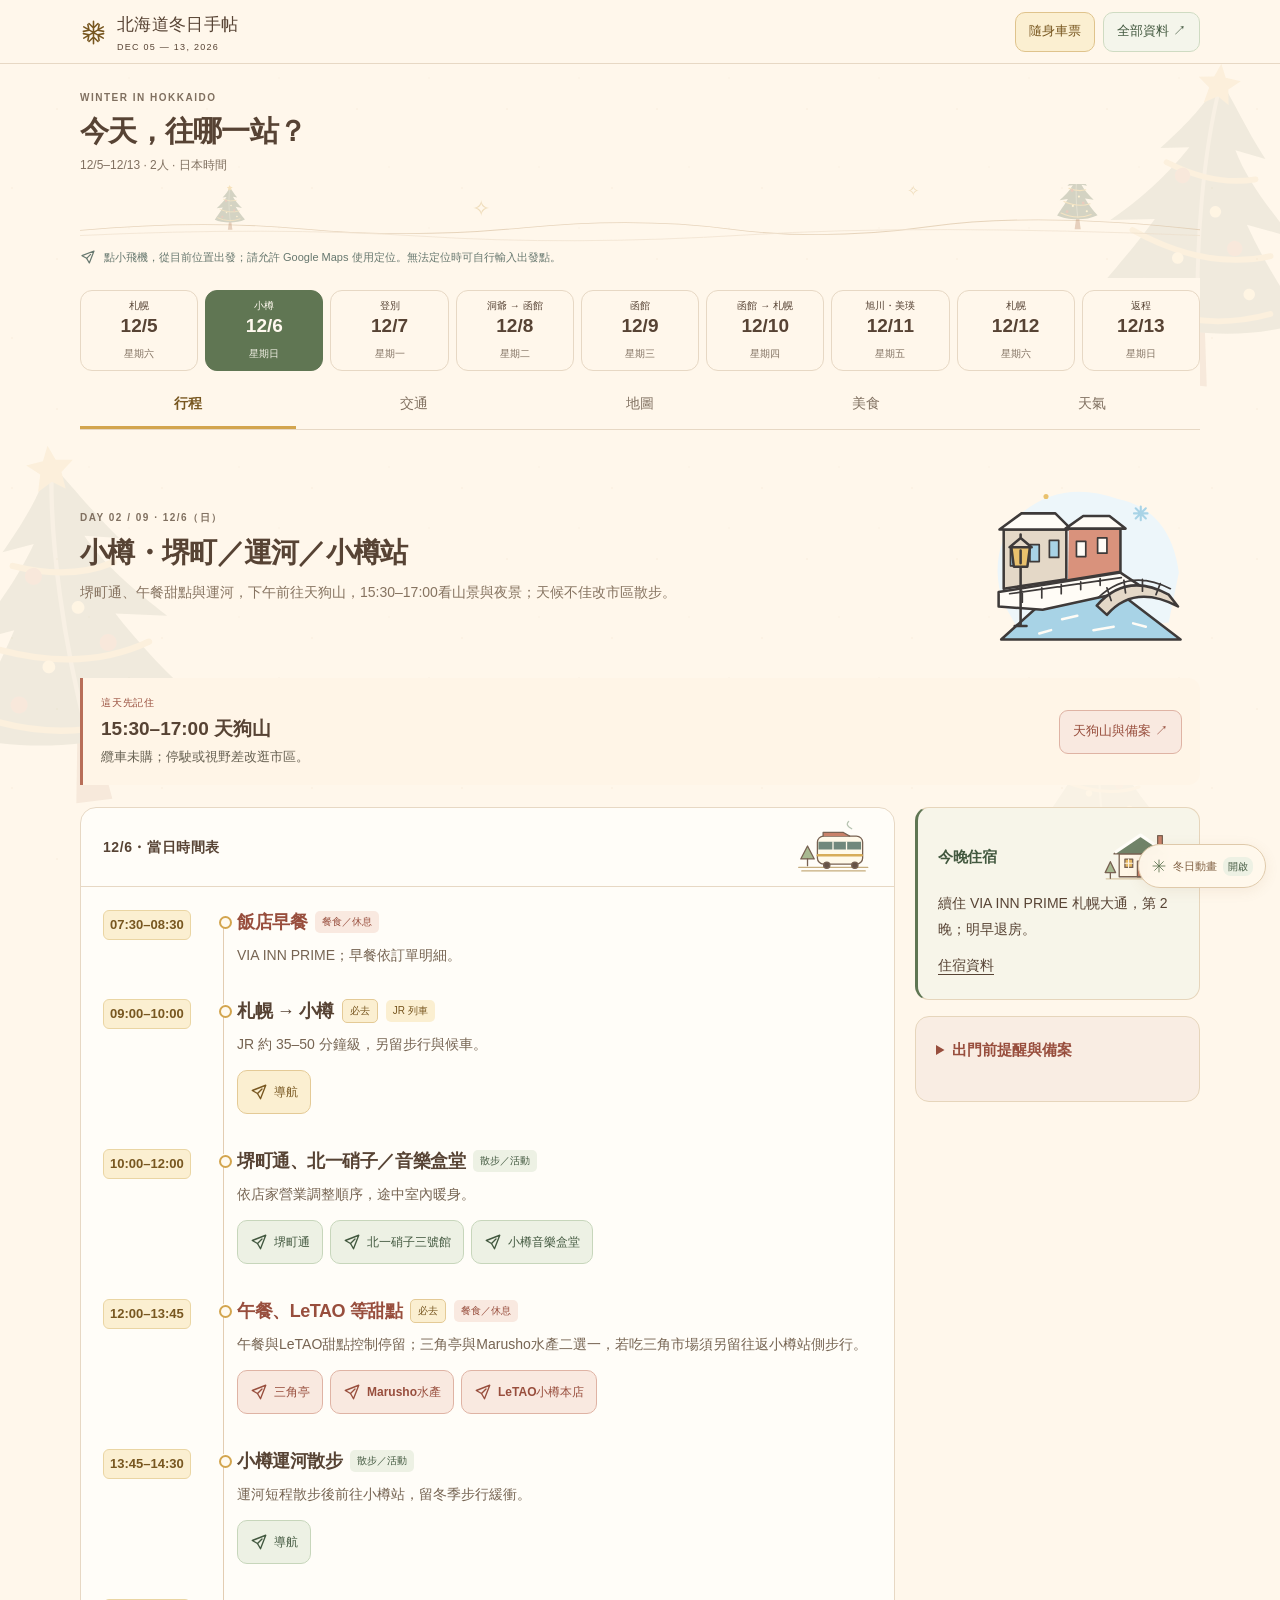
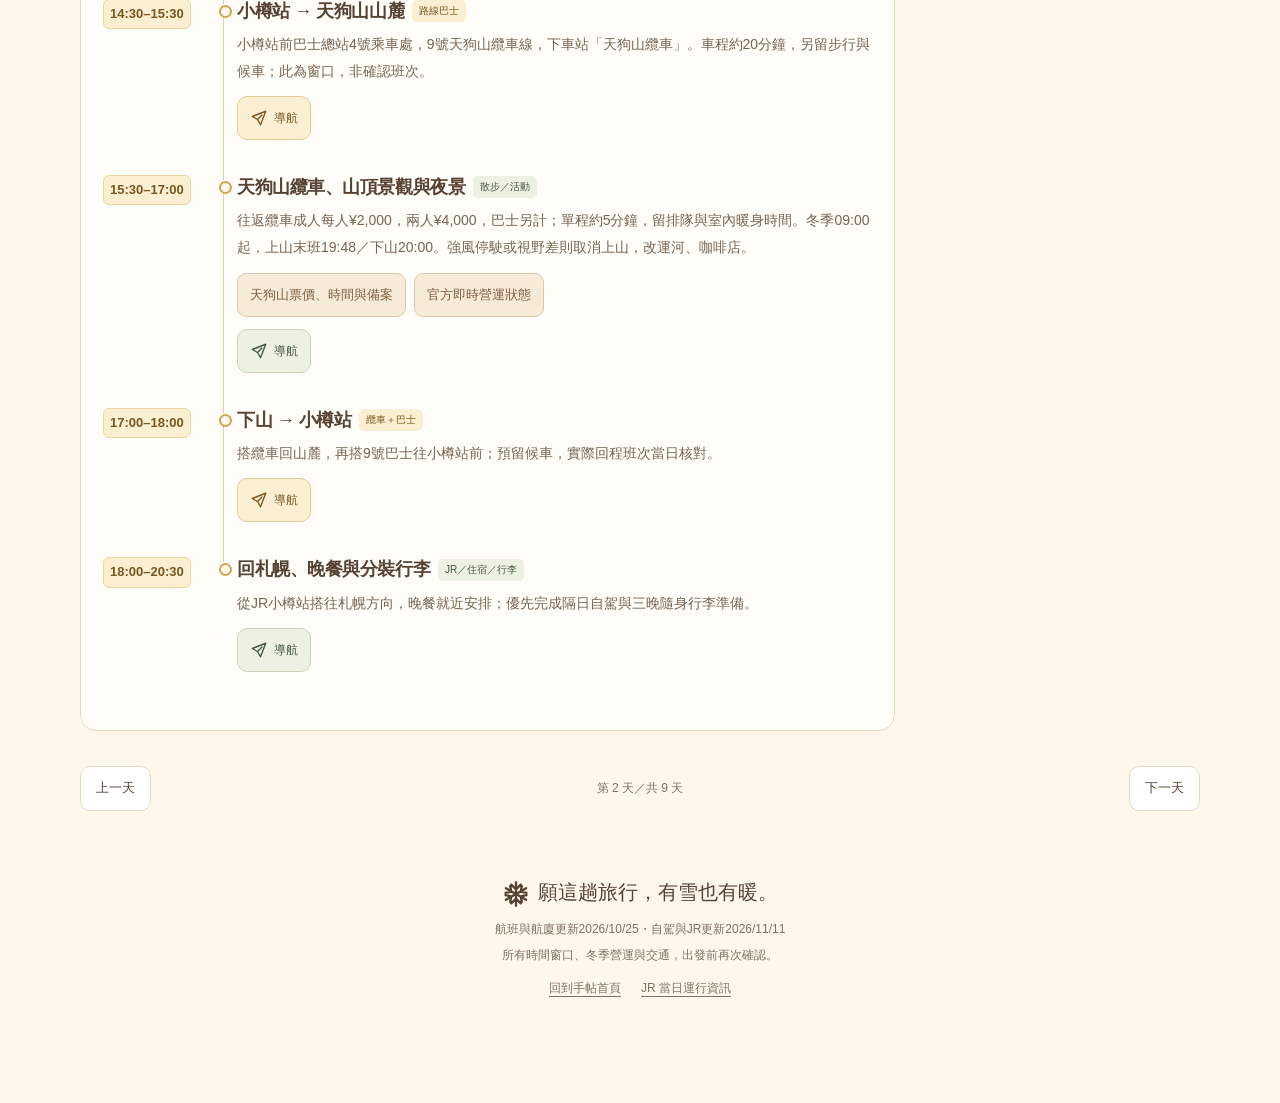
==== commit c22b45b8: "Enlarge daily illustrations and add warm section sketches" ====
--- a/2026_hokido/index.html
+++ b/2026_hokido/index.html
@@ -39,7 +39,7 @@
 .day-transport{scroll-margin-top:110px}.transport-list{list-style:none;padding:0;margin:20px 0}.transport-list>li{border-top:1px solid #bbc9c9;padding:20px 0}.transport-meta{display:flex;gap:12px;align-items:center;flex-wrap:wrap;font-size:13px}.transport-list dl{margin:14px 0;display:grid;grid-template-columns:1fr 1fr;gap:16px}.transport-list dt{font-size:12px;color:#526164;margin-bottom:5px}.transport-list dd{margin:0;line-height:1.7}.transport-list p{font-size:14px;margin-bottom:0}@media(max-width:600px){.transport-list dl{grid-template-columns:1fr;gap:10px}.transport-meta{gap:8px}.day-transport{scroll-margin-top:100px}}
 .prep-audit{margin:20px 0 28px;padding:24px;border:2px solid var(--ink);border-radius:20px;background:#fffdf5}.prep-audit table{min-width:0;width:100%;table-layout:fixed}.prep-audit th:first-child{width:24%}.prep-audit th:last-child{width:23%}.prep-audit td,.prep-audit th{overflow-wrap:anywhere}@media(max-width:600px){.prep-audit{padding:16px}.prep-audit table,.prep-audit tbody,.prep-audit tr,.prep-audit td{display:block;width:100%}.prep-audit thead{display:none}.prep-audit tr{border-top:2px solid #c5c5bb;padding:12px 0}.prep-audit td{padding:6px 0;border:0}.prep-audit td:last-child{font-size:13px}}
 </style>
-<link rel="stylesheet" href="./travel-ui.css?v=20261125library"></head>
+<link rel="stylesheet" href="./travel-ui.css?v=20261125art"></head>
 <body class="daily-reader">
   <a class="skip" href="#itinerary">跳到每日行程</a>
   <svg xmlns="http://www.w3.org/2000/svg" width="0" height="0" aria-hidden="true" style="position:absolute;overflow:hidden"><defs>
@@ -519,5 +519,6 @@
   })();
 
 </script>
-<script src="./travel-ui.js?v=20261125library" defer></script><script src="./travel-navigation.js?v=20261124b" defer></script><script src="./winter-ambience.js?v=20261125accents" defer></script></body>
+<script src="./travel-ui.js?v=20261125library" defer></script><script src="./travel-navigation.js?v=20261124b" defer></script><script src="./travel-illustrations.js?v=20261125art" defer></script>
+  <script src="./winter-ambience.js?v=20261125accents" defer></script></body>
 </html>
--- a/2026_hokido/travel-ui.css
+++ b/2026_hokido/travel-ui.css
@@ -59,3 +59,26 @@
 .resource-library .travel-mast{align-items:center;gap:20px}.library-return{display:inline-flex;align-items:center;min-height:44px;padding:9px 14px;border:1px solid #c7d6bb;border-radius:12px;background:var(--accent-pine-soft);color:var(--accent-pine-ink);font-size:14px;text-decoration:none}
 .resource-library .resource-hub{padding-top:12px}.resource-library .resource-hub>h2{font-size:25px}.resource-library .library-folder{scroll-margin-top:90px}.resource-library .section[id],.resource-library #jr-pickup-flow,.resource-library #rental-guide,.resource-library #hakodate-tickets{scroll-margin-top:90px}.resource-library main>.wrap>.library-folder{width:100%}.resource-library .footer{padding-top:20px}.daily-reader:not(.resource-library) .travel-mast{justify-content:flex-start}.resource-library .candidate-picker{display:none}
 @media(max-width:680px){.resource-library .travel-mast{align-items:flex-start;flex-direction:column;gap:12px}.resource-library .travel-mast h1{font-size:25px}.library-return{font-size:12px}.resource-library .resource-hub>h2{font-size:21px}.resource-library .section[id],.resource-library #jr-pickup-flow{scroll-margin-top:78px}}
+/* Larger daily scenes and small warm sketches mark the reader's sections. */
+.daily-reader:not(.resource-library) .daily-heading{gap:24px}
+.daily-reader:not(.resource-library) .daily-heading>div{min-width:0}
+.daily-reader:not(.resource-library) .daily-heading .day-art{width:220px;max-width:220px;margin:0;align-self:center}
+.daily-reader:not(.resource-library) .daily-heading .day-art svg{width:100%;height:auto;aspect-ratio:260/240}
+.daily-reader .illustrated-title{display:flex;align-items:center;justify-content:space-between;gap:14px;min-width:0}
+.travel-mini-art{display:block;width:78px;height:58px;flex:none;pointer-events:none}
+.daily-reader .timeline-heading.illustrated-title{padding-block:10px}
+.daily-reader .day-aside .illustrated-title{margin-bottom:5px}
+.daily-reader .day-map-heading .illustrated-title{flex:1}
+.daily-reader .weather-heading .illustrated-title{gap:10px}
+.daily-reader .weather-heading .travel-mini-art{width:66px;height:49px}
+@media(min-width:681px) and (max-width:899px){.daily-reader:not(.resource-library) .daily-heading .day-art{width:180px;max-width:180px}}
+@media(max-width:680px){
+  .daily-reader:not(.resource-library) .daily-heading{gap:12px}
+  .daily-reader:not(.resource-library) .daily-heading .day-art{width:112px;max-width:112px;margin:8px 0 0;align-self:flex-start}
+  .travel-mini-art{width:64px;height:47px}
+  .daily-reader .illustrated-title{gap:10px}
+  .daily-reader .weather-heading .travel-mini-art{width:52px;height:39px}
+  .daily-reader .timeline-heading.illustrated-title{padding-block:8px}
+}
+@media(max-width:350px){.daily-reader:not(.resource-library) .daily-heading .day-art{width:96px;max-width:96px}.travel-mini-art{width:55px;height:41px}}
+@media print{.travel-mini-art{display:none!important}}
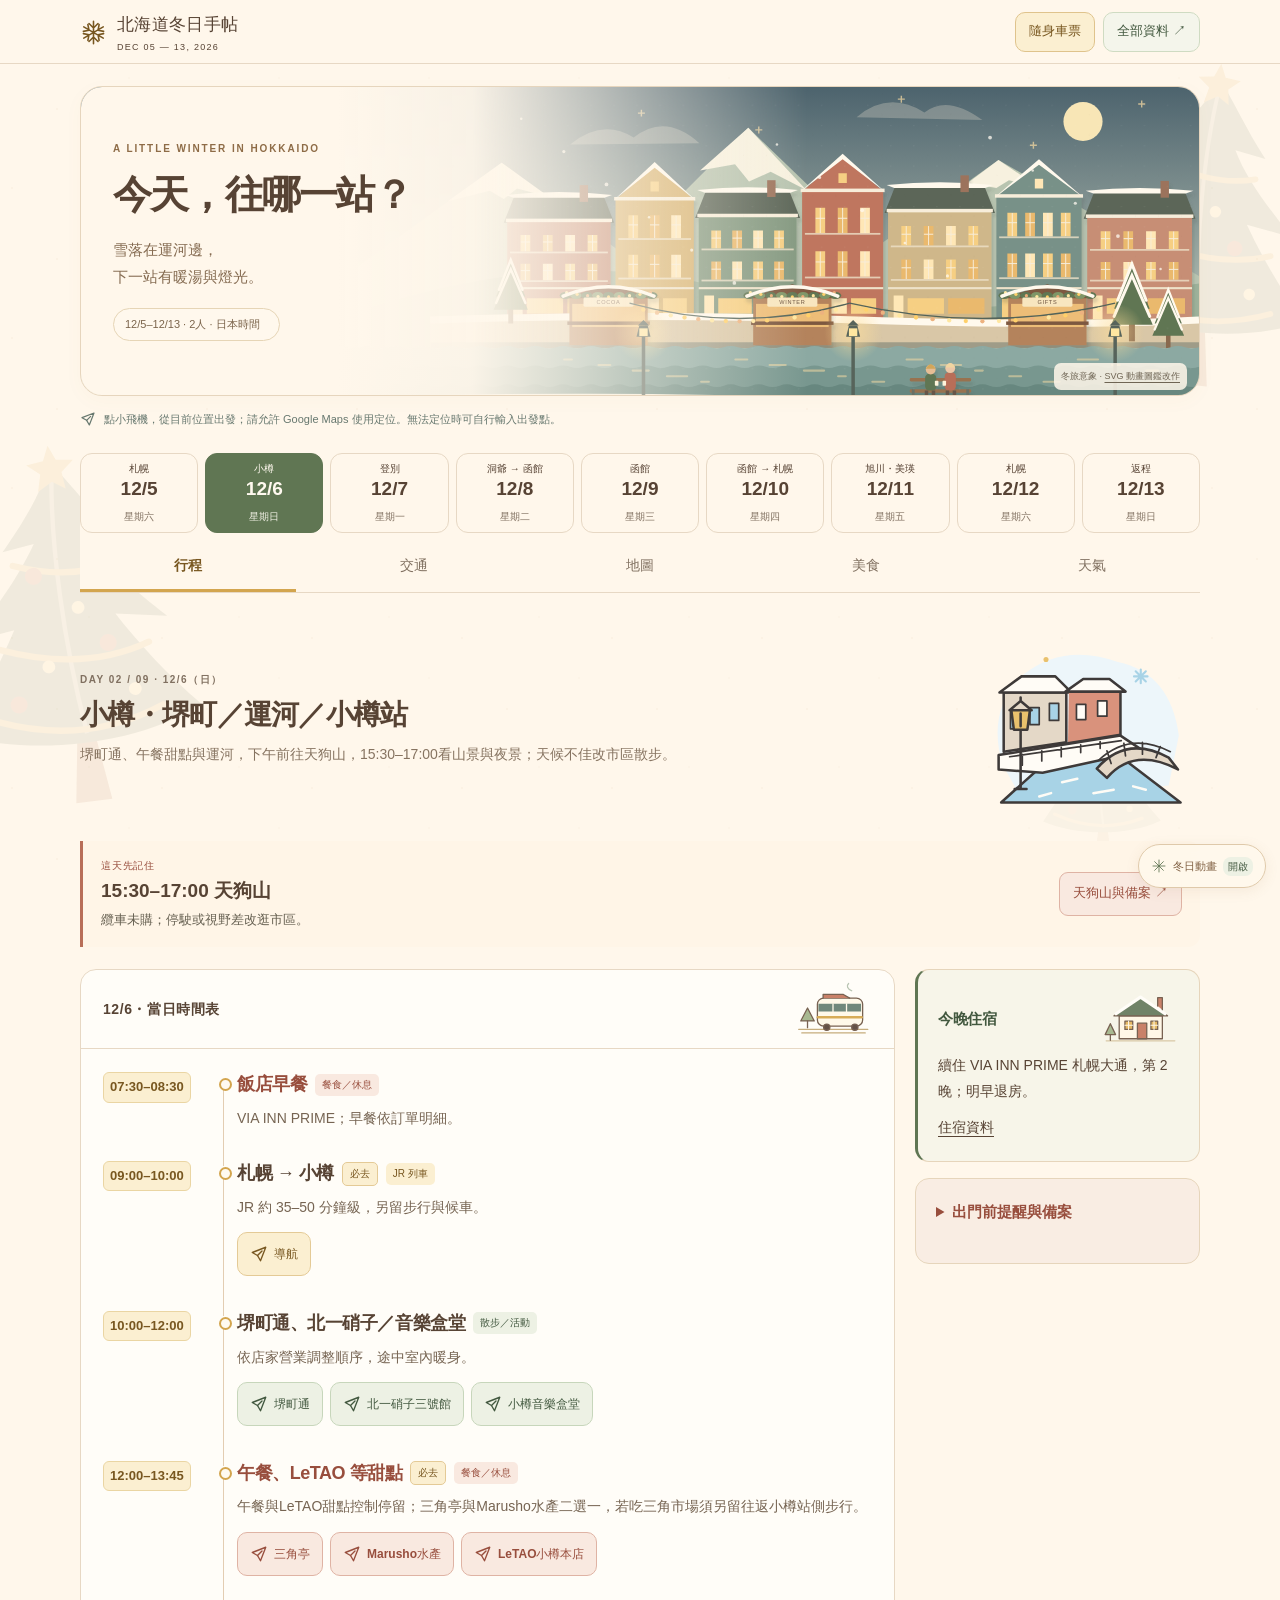
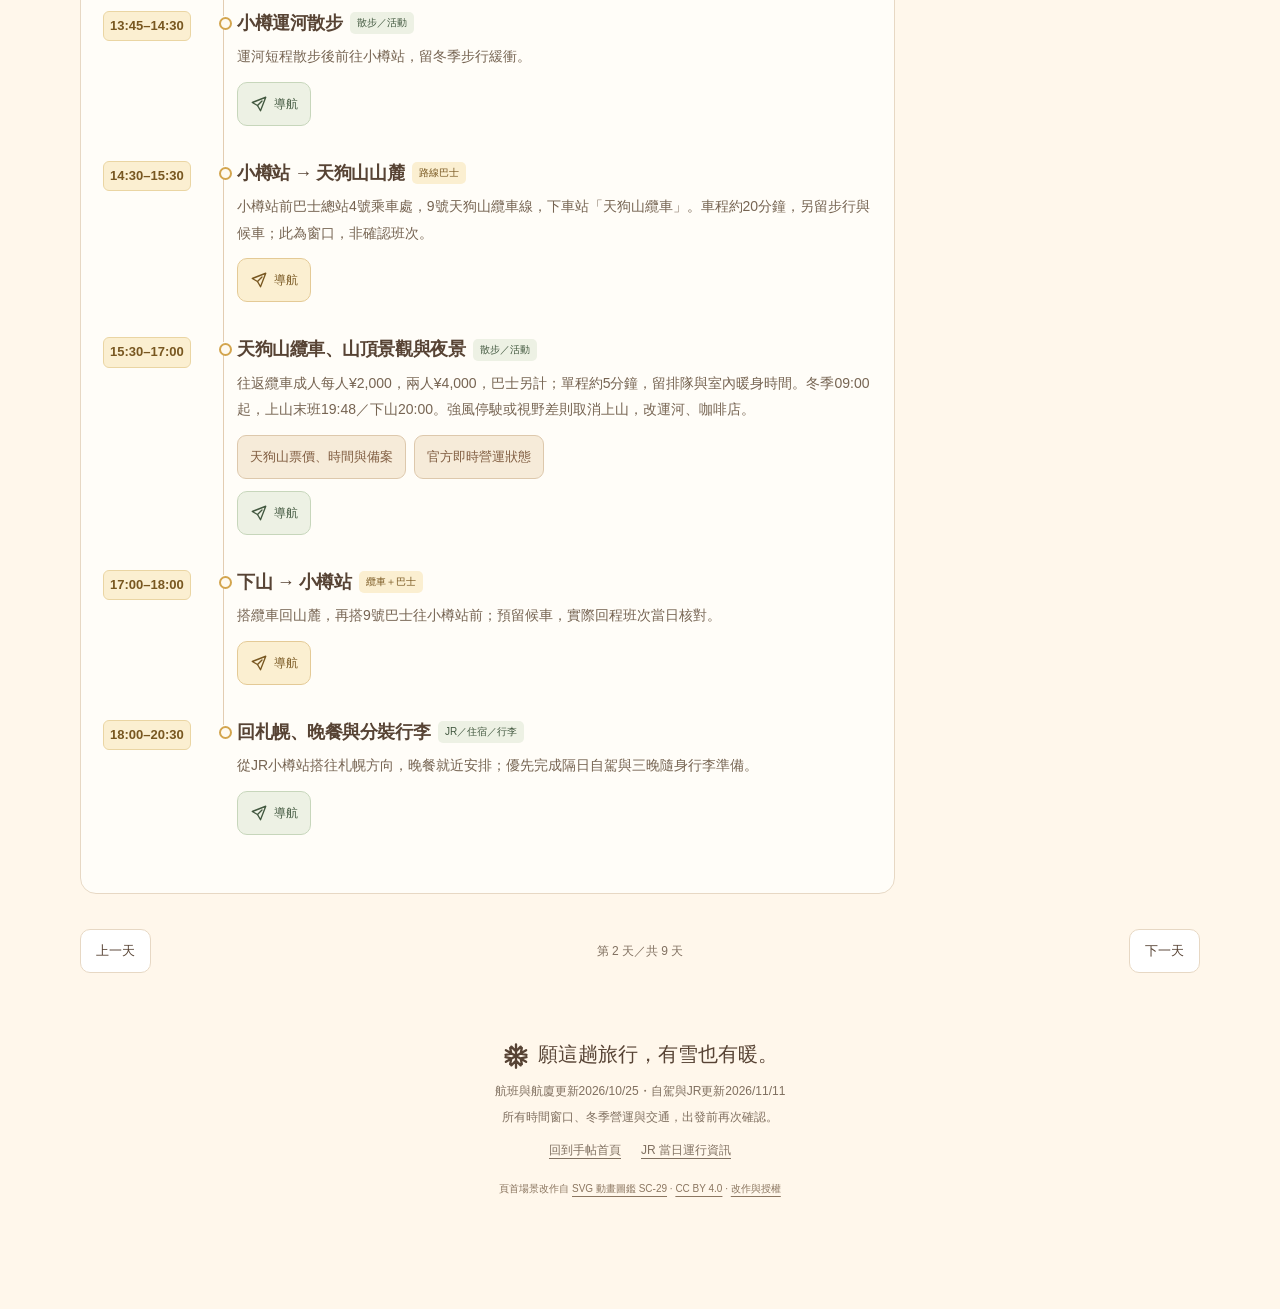
==== commit ab9784b2: "Adapt SVG Scene Atlas winter canal header with attribution" ====
--- a/2026_hokido/index.html
+++ b/2026_hokido/index.html
@@ -39,7 +39,7 @@
 .day-transport{scroll-margin-top:110px}.transport-list{list-style:none;padding:0;margin:20px 0}.transport-list>li{border-top:1px solid #bbc9c9;padding:20px 0}.transport-meta{display:flex;gap:12px;align-items:center;flex-wrap:wrap;font-size:13px}.transport-list dl{margin:14px 0;display:grid;grid-template-columns:1fr 1fr;gap:16px}.transport-list dt{font-size:12px;color:#526164;margin-bottom:5px}.transport-list dd{margin:0;line-height:1.7}.transport-list p{font-size:14px;margin-bottom:0}@media(max-width:600px){.transport-list dl{grid-template-columns:1fr;gap:10px}.transport-meta{gap:8px}.day-transport{scroll-margin-top:100px}}
 .prep-audit{margin:20px 0 28px;padding:24px;border:2px solid var(--ink);border-radius:20px;background:#fffdf5}.prep-audit table{min-width:0;width:100%;table-layout:fixed}.prep-audit th:first-child{width:24%}.prep-audit th:last-child{width:23%}.prep-audit td,.prep-audit th{overflow-wrap:anywhere}@media(max-width:600px){.prep-audit{padding:16px}.prep-audit table,.prep-audit tbody,.prep-audit tr,.prep-audit td{display:block;width:100%}.prep-audit thead{display:none}.prep-audit tr{border-top:2px solid #c5c5bb;padding:12px 0}.prep-audit td{padding:6px 0;border:0}.prep-audit td:last-child{font-size:13px}}
 </style>
-<link rel="stylesheet" href="./travel-ui.css?v=20261125art"></head>
+<link rel="stylesheet" href="./travel-ui.css?v=20261125art"><link rel="stylesheet" href="./atlas-header.css?v=20261125atlas"></head>
 <body class="daily-reader">
   <a class="skip" href="#itinerary">跳到每日行程</a>
   <svg xmlns="http://www.w3.org/2000/svg" width="0" height="0" aria-hidden="true" style="position:absolute;overflow:hidden"><defs>
@@ -219,7 +219,16 @@
 
   <header class="site-header"><div class="header-inner wrap"><a href="#itinerary" class="brand"><svg class="icon" aria-hidden="true"><use href="#i-snow"/></svg><span>北海道冬日手帖<small>DEC 05 — 13, 2026</small></span></a><nav class="nav" aria-label="主要選單"><a href="./jr.html">隨身車票</a><a href="./resources.html" target="_blank" rel="noopener noreferrer" aria-label="全部資料（另開分頁）">全部資料 <span aria-hidden="true">↗</span></a></nav></div></header>
 
-  <main id="home"><div class="travel-mast wrap"><div><p class="eyebrow">WINTER IN HOKKAIDO</p><h1>今天，往哪一站？</h1><p>12/5–12/13 · 2人 · 日本時間 <span class="mast-count" id="mast-count"></span></p></div></div>
+  <main id="home"><div class="travel-mast atlas-mast wrap"><div class="atlas-stage"><svg class="atlas-panorama" viewBox="0 0 1600 520" preserveAspectRatio="xMaxYMid slice" role="img" aria-labelledby="atlas-header-title atlas-header-desc">
+<title id="atlas-header-title">北海道，暖燈映著運河的紙雕冬景</title><desc id="atlas-header-desc">以SVG動畫圖鑑SC-29改作的北海道冬旅意象：覆雪倉庫、暖色聖誕小攤、遠山與運河倒影，並非地理示意圖。</desc>
+<defs><linearGradient id="atlas-sky" x2="0" y2="1"><stop stop-color="#405865"/><stop offset=".65" stop-color="#acb8ad"/><stop offset="1" stop-color="#eed8b5"/></linearGradient><radialGradient id="atlas-glow"><stop stop-color="#ffdf9a" stop-opacity=".64"/><stop offset="1" stop-color="#ffdf9a" stop-opacity="0"/></radialGradient><filter id="atlas-paper-shadow" x="-20%" y="-25%" width="145%" height="155%"><feDropShadow dx="3" dy="6" stdDeviation="2.5" flood-color="#42544a" flood-opacity=".19"/></filter><pattern id="atlas-paper" width="33" height="29" patternUnits="userSpaceOnUse"><circle cx="4" cy="8" r=".6" fill="#fff9ed" opacity=".22"/><circle cx="24" cy="21" r=".5" fill="#725b45" opacity=".12"/></pattern></defs>
+<rect width="1600" height="520" fill="url(#atlas-sky)"/><path class="atlas-star" d="M802 72v10M797 77h10" stroke="#f1d6a0" stroke-width="2" opacity=".75"/><path class="atlas-star" d="M970 96v10M965 101h10" stroke="#f1d6a0" stroke-width="2" opacity=".75"/><path class="atlas-star" d="M1174 52v10M1169 57h10" stroke="#f1d6a0" stroke-width="2" opacity=".75"/><path class="atlas-star" d="M1363 118v10M1358 123h10" stroke="#f1d6a0" stroke-width="2" opacity=".75"/><path class="atlas-star" d="M1518 59v10M1513 64h10" stroke="#f1d6a0" stroke-width="2" opacity=".75"/><g class="atlas-cloud" fill="#efe7d4" opacity=".28"><path d="M700 122Q746 84 791 112Q836 76 885 120Z"/><path d="M1110 83Q1155 44 1207 76Q1240 50 1290 87Z"/></g><circle cx="1434" cy="89" r="28" fill="#f8e6b6"/>
+<path d="M350 330L602 148L775 278L955 98L1135 271L1313 144L1600 310V420H350Z" fill="#b8c4b0"/><path d="M525 203L602 148L670 197L624 185L605 200L585 188ZM886 159L955 98L1038 187L987 161L956 175L936 150ZM1269 177L1313 144L1372 184L1328 173L1310 184Z" fill="#f7f1df"/>
+<path d="M415 355Q695 266 921 328T1600 321V425H415Z" fill="#9db19a"/><g filter="url(#atlas-paper-shadow)"><path d="M605 234L620 196H748L763 234Z" fill="#5c6658"/><path d="M608 194Q684.0 186 760 194L749 198H619Z" fill="#fff9ed"/><rect x="713.6" y="180" width="12" height="24" fill="#9c735c"/><rect x="628" y="250.38" width="16" height="25.78" fill="#f6cf83"/><path d="M636 251.38v23.78M629 261.37h14" stroke="#f7edda" stroke-width="1.4"/><rect x="660" y="250.38" width="16" height="25.78" fill="#eab96d"/><path d="M668 251.38v23.78M661 261.37h14" stroke="#f7edda" stroke-width="1.4"/><rect x="692" y="250.38" width="16" height="25.78" fill="#ffe7b6"/><path d="M700 251.38v23.78M693 261.37h14" stroke="#f7edda" stroke-width="1.4"/><rect x="724" y="250.38" width="16" height="25.78" fill="#f6cf83"/><path d="M732 251.38v23.78M725 261.37h14" stroke="#f7edda" stroke-width="1.4"/><rect x="628" y="291.38" width="16" height="25.78" fill="#eab96d"/><path d="M636 292.38v23.78M629 302.37h14" stroke="#f7edda" stroke-width="1.4"/><rect x="660" y="291.38" width="16" height="25.78" fill="#ffe7b6"/><path d="M668 292.38v23.78M661 302.37h14" stroke="#f7edda" stroke-width="1.4"/><rect x="692" y="291.38" width="16" height="25.78" fill="#f6cf83"/><path d="M700 292.38v23.78M693 302.37h14" stroke="#f7edda" stroke-width="1.4"/><rect x="724" y="291.38" width="16" height="25.78" fill="#eab96d"/><path d="M732 292.38v23.78M725 302.37h14" stroke="#f7edda" stroke-width="1.4"/><rect x="617" y="337" width="16" height="36" fill="#ffe7b6"/><rect x="637" y="341" width="54" height="24" fill="#f6cf83"/><rect x="695" y="341" width="54" height="24" fill="#eab96d"/><path d="M610 372L610 232L758 232L758 372ZM629 251.38h14v23.78h-14ZM661 251.38h14v23.78h-14ZM693 251.38h14v23.78h-14ZM725 251.38h14v23.78h-14ZM629 292.38h14v23.78h-14ZM661 292.38h14v23.78h-14ZM693 292.38h14v23.78h-14ZM725 292.38h14v23.78h-14ZM618 338h14v34h-14ZM638 342h52v22h-52ZM696 342h52v22h-52Z" fill-rule="evenodd" fill="#bd806b"/><rect x="608" y="228" width="152" height="5" fill="#f7edda"/><rect x="614" y="275.16" width="140" height="2.5" fill="#eee2c9" opacity=".8"/><rect x="614" y="316.16" width="140" height="2.5" fill="#eee2c9" opacity=".8"/><rect x="610" y="326" width="148" height="3" fill="#eee2c9"/></g><g filter="url(#atlas-paper-shadow)"><rect x="782.33" y="222.17" width="16" height="34.77" fill="#f6cf83"/><path d="M790.33 223.17v32.77M783.33 236.93h14" stroke="#f7edda" stroke-width="1.4"/><rect x="813" y="222.17" width="16" height="34.77" fill="#eab96d"/><path d="M821 223.17v32.77M814 236.93h14" stroke="#f7edda" stroke-width="1.4"/><rect x="843.67" y="222.17" width="16" height="34.77" fill="#ffe7b6"/><path d="M851.67 223.17v32.77M844.67 236.93h14" stroke="#f7edda" stroke-width="1.4"/><rect x="782.33" y="278.67" width="16" height="34.77" fill="#f6cf83"/><path d="M790.33 279.67v32.77M783.33 293.43h14" stroke="#f7edda" stroke-width="1.4"/><rect x="813" y="278.67" width="16" height="34.77" fill="#eab96d"/><path d="M821 279.67v32.77M814 293.43h14" stroke="#f7edda" stroke-width="1.4"/><rect x="843.67" y="278.67" width="16" height="34.77" fill="#ffe7b6"/><path d="M851.67 279.67v32.77M844.67 293.43h14" stroke="#f7edda" stroke-width="1.4"/><rect x="814" y="174" width="14" height="16" fill="#f6cf83"/><rect x="772" y="337" width="16" height="36" fill="#eab96d"/><rect x="792" y="341" width="36" height="24" fill="#ffe7b6"/><rect x="832" y="341" width="36" height="24" fill="#f6cf83"/><path d="M765 372L765 201L821.0 151L877 201L877 372ZM783.33 223.17h14v32.77h-14ZM814 223.17h14v32.77h-14ZM844.67 223.17h14v32.77h-14ZM783.33 279.67h14v32.77h-14ZM814 279.67h14v32.77h-14ZM844.67 279.67h14v32.77h-14ZM815 175h12v14h-12ZM773 338h14v34h-14ZM793 342h34v22h-34ZM833 342h34v22h-34Z" fill-rule="evenodd" fill="#d5b06d"/><rect x="763" y="197" width="116" height="5" fill="#f7edda"/><rect x="769" y="255.94" width="104" height="2.5" fill="#eee2c9" opacity=".8"/><rect x="769" y="312.44" width="104" height="2.5" fill="#eee2c9" opacity=".8"/><rect x="765" y="326" width="112" height="3" fill="#eee2c9"/><path d="M762 202L821.0 147L880 202L821.0 155Z" fill="#fff9ed"/></g><g filter="url(#atlas-paper-shadow)"><path d="M879 227L894 189H1014L1029 227Z" fill="#5c6658"/><path d="M882 187Q954.0 179 1026 187L1015 191H893Z" fill="#fff9ed"/><rect x="982.0" y="173" width="12" height="24" fill="#9c735c"/><rect x="901" y="244.01" width="16" height="27.81" fill="#f6cf83"/><path d="M909 245.01v25.81M902 255.85h14" stroke="#f7edda" stroke-width="1.4"/><rect x="931" y="244.01" width="16" height="27.81" fill="#eab96d"/><path d="M939 245.01v25.81M932 255.85h14" stroke="#f7edda" stroke-width="1.4"/><rect x="961" y="244.01" width="16" height="27.81" fill="#ffe7b6"/><path d="M969 245.01v25.81M962 255.85h14" stroke="#f7edda" stroke-width="1.4"/><rect x="991" y="244.01" width="16" height="27.81" fill="#f6cf83"/><path d="M999 245.01v25.81M992 255.85h14" stroke="#f7edda" stroke-width="1.4"/><rect x="901" y="288.51" width="16" height="27.81" fill="#eab96d"/><path d="M909 289.51v25.81M902 300.35h14" stroke="#f7edda" stroke-width="1.4"/><rect x="931" y="288.51" width="16" height="27.81" fill="#ffe7b6"/><path d="M939 289.51v25.81M932 300.35h14" stroke="#f7edda" stroke-width="1.4"/><rect x="961" y="288.51" width="16" height="27.81" fill="#f6cf83"/><path d="M969 289.51v25.81M962 300.35h14" stroke="#f7edda" stroke-width="1.4"/><rect x="991" y="288.51" width="16" height="27.81" fill="#eab96d"/><path d="M999 289.51v25.81M992 300.35h14" stroke="#f7edda" stroke-width="1.4"/><rect x="891" y="337" width="16" height="36" fill="#ffe7b6"/><rect x="911" y="341" width="50" height="24" fill="#f6cf83"/><rect x="965" y="341" width="50" height="24" fill="#eab96d"/><path d="M884 372L884 225L1024 225L1024 372ZM902 245.01h14v25.81h-14ZM932 245.01h14v25.81h-14ZM962 245.01h14v25.81h-14ZM992 245.01h14v25.81h-14ZM902 289.51h14v25.81h-14ZM932 289.51h14v25.81h-14ZM962 289.51h14v25.81h-14ZM992 289.51h14v25.81h-14ZM892 338h14v34h-14ZM912 342h48v22h-48ZM966 342h48v22h-48Z" fill-rule="evenodd" fill="#849981"/><rect x="882" y="221" width="144" height="5" fill="#f7edda"/><rect x="888" y="270.82" width="132" height="2.5" fill="#eee2c9" opacity=".8"/><rect x="888" y="315.32" width="132" height="2.5" fill="#eee2c9" opacity=".8"/><rect x="884" y="326" width="140" height="3" fill="#eee2c9"/></g><g filter="url(#atlas-paper-shadow)"><rect x="1050" y="211.25" width="16" height="38.25" fill="#f6cf83"/><path d="M1058 212.25v36.25M1051 227.47h14" stroke="#f7edda" stroke-width="1.4"/><rect x="1082" y="211.25" width="16" height="38.25" fill="#eab96d"/><path d="M1090 212.25v36.25M1083 227.47h14" stroke="#f7edda" stroke-width="1.4"/><rect x="1114" y="211.25" width="16" height="38.25" fill="#ffe7b6"/><path d="M1122 212.25v36.25M1115 227.47h14" stroke="#f7edda" stroke-width="1.4"/><rect x="1050" y="273.75" width="16" height="38.25" fill="#f6cf83"/><path d="M1058 274.75v36.25M1051 289.98h14" stroke="#f7edda" stroke-width="1.4"/><rect x="1082" y="273.75" width="16" height="38.25" fill="#eab96d"/><path d="M1090 274.75v36.25M1083 289.98h14" stroke="#f7edda" stroke-width="1.4"/><rect x="1114" y="273.75" width="16" height="38.25" fill="#ffe7b6"/><path d="M1122 274.75v36.25M1115 289.98h14" stroke="#f7edda" stroke-width="1.4"/><rect x="1083" y="162" width="14" height="16" fill="#f6cf83"/><rect x="1039" y="337" width="16" height="36" fill="#eab96d"/><rect x="1059" y="341" width="38" height="24" fill="#ffe7b6"/><rect x="1101" y="341" width="38" height="24" fill="#f6cf83"/><path d="M1032 372L1032 189L1090.0 139L1148 189L1148 372ZM1051 212.25h14v36.25h-14ZM1083 212.25h14v36.25h-14ZM1115 212.25h14v36.25h-14ZM1051 274.75h14v36.25h-14ZM1083 274.75h14v36.25h-14ZM1115 274.75h14v36.25h-14ZM1084 163h12v14h-12ZM1040 338h14v34h-14ZM1060 342h36v22h-36ZM1102 342h36v22h-36Z" fill-rule="evenodd" fill="#bf765f"/><rect x="1030" y="185" width="120" height="5" fill="#f7edda"/><rect x="1036" y="248.5" width="108" height="2.5" fill="#eee2c9" opacity=".8"/><rect x="1036" y="311" width="108" height="2.5" fill="#eee2c9" opacity=".8"/><rect x="1032" y="326" width="116" height="3" fill="#eee2c9"/><path d="M1029 190L1090.0 135L1151 190L1090.0 143Z" fill="#fff9ed"/></g><g filter="url(#atlas-paper-shadow)"><path d="M1150 220L1165 182H1293L1308 220Z" fill="#5c6658"/><path d="M1153 180Q1229.0 172 1305 180L1294 184H1164Z" fill="#fff9ed"/><rect x="1258.6" y="166" width="12" height="24" fill="#9c735c"/><rect x="1173" y="237.64" width="16" height="29.84" fill="#f6cf83"/><path d="M1181 238.64v27.84M1174 250.33h14" stroke="#f7edda" stroke-width="1.4"/><rect x="1205" y="237.64" width="16" height="29.84" fill="#eab96d"/><path d="M1213 238.64v27.84M1206 250.33h14" stroke="#f7edda" stroke-width="1.4"/><rect x="1237" y="237.64" width="16" height="29.84" fill="#ffe7b6"/><path d="M1245 238.64v27.84M1238 250.33h14" stroke="#f7edda" stroke-width="1.4"/><rect x="1269" y="237.64" width="16" height="29.84" fill="#f6cf83"/><path d="M1277 238.64v27.84M1270 250.33h14" stroke="#f7edda" stroke-width="1.4"/><rect x="1173" y="285.64" width="16" height="29.84" fill="#eab96d"/><path d="M1181 286.64v27.84M1174 298.33h14" stroke="#f7edda" stroke-width="1.4"/><rect x="1205" y="285.64" width="16" height="29.84" fill="#ffe7b6"/><path d="M1213 286.64v27.84M1206 298.33h14" stroke="#f7edda" stroke-width="1.4"/><rect x="1237" y="285.64" width="16" height="29.84" fill="#f6cf83"/><path d="M1245 286.64v27.84M1238 298.33h14" stroke="#f7edda" stroke-width="1.4"/><rect x="1269" y="285.64" width="16" height="29.84" fill="#eab96d"/><path d="M1277 286.64v27.84M1270 298.33h14" stroke="#f7edda" stroke-width="1.4"/><rect x="1162" y="337" width="16" height="36" fill="#ffe7b6"/><rect x="1182" y="341" width="54" height="24" fill="#f6cf83"/><rect x="1240" y="341" width="54" height="24" fill="#eab96d"/><path d="M1155 372L1155 218L1303 218L1303 372ZM1174 238.64h14v27.84h-14ZM1206 238.64h14v27.84h-14ZM1238 238.64h14v27.84h-14ZM1270 238.64h14v27.84h-14ZM1174 286.64h14v27.84h-14ZM1206 286.64h14v27.84h-14ZM1238 286.64h14v27.84h-14ZM1270 286.64h14v27.84h-14ZM1163 338h14v34h-14ZM1183 342h52v22h-52ZM1241 342h52v22h-52Z" fill-rule="evenodd" fill="#cfb78a"/><rect x="1153" y="214" width="152" height="5" fill="#f7edda"/><rect x="1159" y="266.48" width="140" height="2.5" fill="#eee2c9" opacity=".8"/><rect x="1159" y="314.48" width="140" height="2.5" fill="#eee2c9" opacity=".8"/><rect x="1155" y="326" width="148" height="3" fill="#eee2c9"/></g><g filter="url(#atlas-paper-shadow)"><rect x="1324.75" y="218.53" width="16" height="35.93" fill="#f6cf83"/><path d="M1332.75 219.53v33.93M1325.75 233.78h14" stroke="#f7edda" stroke-width="1.4"/><rect x="1350.25" y="218.53" width="16" height="35.93" fill="#eab96d"/><path d="M1358.25 219.53v33.93M1351.25 233.78h14" stroke="#f7edda" stroke-width="1.4"/><rect x="1375.75" y="218.53" width="16" height="35.93" fill="#ffe7b6"/><path d="M1383.75 219.53v33.93M1376.75 233.78h14" stroke="#f7edda" stroke-width="1.4"/><rect x="1401.25" y="218.53" width="16" height="35.93" fill="#f6cf83"/><path d="M1409.25 219.53v33.93M1402.25 233.78h14" stroke="#f7edda" stroke-width="1.4"/><rect x="1324.75" y="277.03" width="16" height="35.93" fill="#eab96d"/><path d="M1332.75 278.03v33.93M1325.75 292.28h14" stroke="#f7edda" stroke-width="1.4"/><rect x="1350.25" y="277.03" width="16" height="35.93" fill="#ffe7b6"/><path d="M1358.25 278.03v33.93M1351.25 292.28h14" stroke="#f7edda" stroke-width="1.4"/><rect x="1375.75" y="277.03" width="16" height="35.93" fill="#f6cf83"/><path d="M1383.75 278.03v33.93M1376.75 292.28h14" stroke="#f7edda" stroke-width="1.4"/><rect x="1401.25" y="277.03" width="16" height="35.93" fill="#eab96d"/><path d="M1409.25 278.03v33.93M1402.25 292.28h14" stroke="#f7edda" stroke-width="1.4"/><rect x="1364" y="170" width="14" height="16" fill="#ffe7b6"/><rect x="1317" y="337" width="16" height="36" fill="#f6cf83"/><rect x="1337" y="341" width="41" height="24" fill="#eab96d"/><rect x="1382" y="341" width="41" height="24" fill="#ffe7b6"/><path d="M1310 372L1310 197L1371.0 147L1432 197L1432 372ZM1325.75 219.53h14v33.93h-14ZM1351.25 219.53h14v33.93h-14ZM1376.75 219.53h14v33.93h-14ZM1402.25 219.53h14v33.93h-14ZM1325.75 278.03h14v33.93h-14ZM1351.25 278.03h14v33.93h-14ZM1376.75 278.03h14v33.93h-14ZM1402.25 278.03h14v33.93h-14ZM1365 171h12v14h-12ZM1318 338h14v34h-14ZM1338 342h39v22h-39ZM1383 342h39v22h-39Z" fill-rule="evenodd" fill="#789188"/><rect x="1308" y="193" width="126" height="5" fill="#f7edda"/><rect x="1314" y="253.46" width="114" height="2.5" fill="#eee2c9" opacity=".8"/><rect x="1314" y="311.96" width="114" height="2.5" fill="#eee2c9" opacity=".8"/><rect x="1310" y="326" width="122" height="3" fill="#eee2c9"/><path d="M1307 198L1371.0 143L1435 198L1371.0 151Z" fill="#fff9ed"/></g><g filter="url(#atlas-paper-shadow)"><path d="M1435 228L1450 190H1580L1595 228Z" fill="#5c6658"/><path d="M1438 188Q1515.0 180 1592 188L1581 192H1449Z" fill="#fff9ed"/><rect x="1545.0" y="174" width="12" height="24" fill="#9c735c"/><rect x="1458.25" y="244.92" width="16" height="27.52" fill="#f6cf83"/><path d="M1466.25 245.92v25.52M1459.25 256.64h14" stroke="#f7edda" stroke-width="1.4"/><rect x="1490.75" y="244.92" width="16" height="27.52" fill="#eab96d"/><path d="M1498.75 245.92v25.52M1491.75 256.64h14" stroke="#f7edda" stroke-width="1.4"/><rect x="1523.25" y="244.92" width="16" height="27.52" fill="#ffe7b6"/><path d="M1531.25 245.92v25.52M1524.25 256.64h14" stroke="#f7edda" stroke-width="1.4"/><rect x="1555.75" y="244.92" width="16" height="27.52" fill="#f6cf83"/><path d="M1563.75 245.92v25.52M1556.75 256.64h14" stroke="#f7edda" stroke-width="1.4"/><rect x="1458.25" y="288.92" width="16" height="27.52" fill="#eab96d"/><path d="M1466.25 289.92v25.52M1459.25 300.64h14" stroke="#f7edda" stroke-width="1.4"/><rect x="1490.75" y="288.92" width="16" height="27.52" fill="#ffe7b6"/><path d="M1498.75 289.92v25.52M1491.75 300.64h14" stroke="#f7edda" stroke-width="1.4"/><rect x="1523.25" y="288.92" width="16" height="27.52" fill="#f6cf83"/><path d="M1531.25 289.92v25.52M1524.25 300.64h14" stroke="#f7edda" stroke-width="1.4"/><rect x="1555.75" y="288.92" width="16" height="27.52" fill="#eab96d"/><path d="M1563.75 289.92v25.52M1556.75 300.64h14" stroke="#f7edda" stroke-width="1.4"/><rect x="1447" y="337" width="16" height="36" fill="#ffe7b6"/><rect x="1467" y="341" width="55" height="24" fill="#f6cf83"/><rect x="1526" y="341" width="55" height="24" fill="#eab96d"/><path d="M1440 372L1440 226L1590 226L1590 372ZM1459.25 245.92h14v25.52h-14ZM1491.75 245.92h14v25.52h-14ZM1524.25 245.92h14v25.52h-14ZM1556.75 245.92h14v25.52h-14ZM1459.25 289.92h14v25.52h-14ZM1491.75 289.92h14v25.52h-14ZM1524.25 289.92h14v25.52h-14ZM1556.75 289.92h14v25.52h-14ZM1448 338h14v34h-14ZM1468 342h53v22h-53ZM1527 342h53v22h-53Z" fill-rule="evenodd" fill="#c78e75"/><rect x="1438" y="222" width="154" height="5" fill="#f7edda"/><rect x="1444" y="271.44" width="142" height="2.5" fill="#eee2c9" opacity=".8"/><rect x="1444" y="315.44" width="142" height="2.5" fill="#eee2c9" opacity=".8"/><rect x="1440" y="326" width="150" height="3" fill="#eee2c9"/></g><path d="M500 372H1600V416H500Z" fill="#d9c7a7"/><path d="M500 373Q805 363 1110 373T1600 373" fill="none" stroke="#fff9ed" stroke-width="10"/><path d="M500 409H1600" stroke="#9f9c88" stroke-width="8"/><g transform="translate(615 376) scale(0.7)"><rect x="-5" y="-27" width="10" height="30" fill="#89694e"/><path d="M-35 -25L0 -108L35 -25ZM-30 -52L0 -127L30 -52Z" fill="#607653"/><path d="M-24 -66L0 -127L24 -66M-30 -39L0 -108L30 -39" fill="none" stroke="#fff9ed" stroke-width="5" stroke-linecap="round"/></g><g transform="translate(1504 401) scale(0.85)"><rect x="-5" y="-27" width="10" height="30" fill="#89694e"/><path d="M-35 -25L0 -108L35 -25ZM-30 -52L0 -127L30 -52Z" fill="#607653"/><path d="M-24 -66L0 -127L24 -66M-30 -39L0 -108L30 -39" fill="none" stroke="#fff9ed" stroke-width="5" stroke-linecap="round"/></g><g transform="translate(1556 412) scale(0.65)"><rect x="-5" y="-27" width="10" height="30" fill="#89694e"/><path d="M-35 -25L0 -108L35 -25ZM-30 -52L0 -127L30 -52Z" fill="#607653"/><path d="M-24 -66L0 -127L24 -66M-30 -39L0 -108L30 -39" fill="none" stroke="#fff9ed" stroke-width="5" stroke-linecap="round"/></g>
+<g transform="translate(755 409)" filter="url(#atlas-paper-shadow)"><rect x="-56.0" y="-69" width="112" height="69" fill="#b4835b"/><rect x="-52.0" y="-59" width="104" height="33.12" fill="#edbd77"/><rect x="-59.0" y="-33.88" width="118" height="5" fill="#7d5840"/><path d="M-64.0 -67L0 -87L64.0 -67Z" fill="#7d5840"/><ellipse cx="-62" cy="-71" rx="8" ry="5" fill="#607653"/><ellipse cx="-46.5" cy="-71" rx="8" ry="5" fill="#7f9667"/><ellipse cx="-31" cy="-71" rx="8" ry="5" fill="#607653"/><ellipse cx="-15.5" cy="-71" rx="8" ry="5" fill="#7f9667"/><ellipse cx="0" cy="-71" rx="8" ry="5" fill="#607653"/><ellipse cx="15.5" cy="-71" rx="8" ry="5" fill="#7f9667"/><ellipse cx="31" cy="-71" rx="8" ry="5" fill="#607653"/><ellipse cx="46.5" cy="-71" rx="8" ry="5" fill="#7f9667"/><ellipse cx="62" cy="-71" rx="8" ry="5" fill="#607653"/><circle class="atlas-lamp" cx="-60" cy="-75" r="2.3" fill="#ffe7a0"/><circle class="atlas-lamp" cx="-45" cy="-72.7" r="2.3" fill="#ffd06a"/><circle class="atlas-lamp" cx="-30" cy="-70.76" r="2.3" fill="#ecab77"/><circle class="atlas-lamp" cx="-15" cy="-69.46" r="2.3" fill="#ffe7a0"/><circle class="atlas-lamp" cx="0" cy="-69" r="2.3" fill="#ffd06a"/><circle class="atlas-lamp" cx="15" cy="-69.46" r="2.3" fill="#ecab77"/><circle class="atlas-lamp" cx="30" cy="-70.76" r="2.3" fill="#ffe7a0"/><circle class="atlas-lamp" cx="45" cy="-72.7" r="2.3" fill="#ffd06a"/><circle class="atlas-lamp" cx="60" cy="-75" r="2.3" fill="#ecab77"/><rect x="-35.84" y="-68" width="71.68" height="13" rx="2" fill="#f8e6bf"/><text x="0" y="-59" text-anchor="middle" font-family="sans-serif" font-size="8" letter-spacing="1" fill="#6a513e">COCOA</text><path d="M-65.0 -70Q0 -97 65.0 -70" fill="none" stroke="#fff9ed" stroke-width="5" stroke-linecap="round"/></g><g transform="translate(1018 409)" filter="url(#atlas-paper-shadow)"><rect x="-56.0" y="-69" width="112" height="69" fill="#b4835b"/><rect x="-52.0" y="-59" width="104" height="33.12" fill="#edbd77"/><rect x="-59.0" y="-33.88" width="118" height="5" fill="#7d5840"/><path d="M-64.0 -67L0 -87L64.0 -67Z" fill="#7d5840"/><ellipse cx="-62" cy="-71" rx="8" ry="5" fill="#607653"/><ellipse cx="-46.5" cy="-71" rx="8" ry="5" fill="#7f9667"/><ellipse cx="-31" cy="-71" rx="8" ry="5" fill="#607653"/><ellipse cx="-15.5" cy="-71" rx="8" ry="5" fill="#7f9667"/><ellipse cx="0" cy="-71" rx="8" ry="5" fill="#607653"/><ellipse cx="15.5" cy="-71" rx="8" ry="5" fill="#7f9667"/><ellipse cx="31" cy="-71" rx="8" ry="5" fill="#607653"/><ellipse cx="46.5" cy="-71" rx="8" ry="5" fill="#7f9667"/><ellipse cx="62" cy="-71" rx="8" ry="5" fill="#607653"/><circle class="atlas-lamp" cx="-60" cy="-75" r="2.3" fill="#ffe7a0"/><circle class="atlas-lamp" cx="-45" cy="-72.7" r="2.3" fill="#ffd06a"/><circle class="atlas-lamp" cx="-30" cy="-70.76" r="2.3" fill="#ecab77"/><circle class="atlas-lamp" cx="-15" cy="-69.46" r="2.3" fill="#ffe7a0"/><circle class="atlas-lamp" cx="0" cy="-69" r="2.3" fill="#ffd06a"/><circle class="atlas-lamp" cx="15" cy="-69.46" r="2.3" fill="#ecab77"/><circle class="atlas-lamp" cx="30" cy="-70.76" r="2.3" fill="#ffe7a0"/><circle class="atlas-lamp" cx="45" cy="-72.7" r="2.3" fill="#ffd06a"/><circle class="atlas-lamp" cx="60" cy="-75" r="2.3" fill="#ecab77"/><rect x="-35.84" y="-68" width="71.68" height="13" rx="2" fill="#f8e6bf"/><text x="0" y="-59" text-anchor="middle" font-family="sans-serif" font-size="8" letter-spacing="1" fill="#6a513e">WINTER</text><path d="M-65.0 -70Q0 -97 65.0 -70" fill="none" stroke="#fff9ed" stroke-width="5" stroke-linecap="round"/></g><g transform="translate(1383 409)" filter="url(#atlas-paper-shadow)"><rect x="-56.0" y="-69" width="112" height="69" fill="#b4835b"/><rect x="-52.0" y="-59" width="104" height="33.12" fill="#edbd77"/><rect x="-59.0" y="-33.88" width="118" height="5" fill="#7d5840"/><path d="M-64.0 -67L0 -87L64.0 -67Z" fill="#7d5840"/><ellipse cx="-62" cy="-71" rx="8" ry="5" fill="#607653"/><ellipse cx="-46.5" cy="-71" rx="8" ry="5" fill="#7f9667"/><ellipse cx="-31" cy="-71" rx="8" ry="5" fill="#607653"/><ellipse cx="-15.5" cy="-71" rx="8" ry="5" fill="#7f9667"/><ellipse cx="0" cy="-71" rx="8" ry="5" fill="#607653"/><ellipse cx="15.5" cy="-71" rx="8" ry="5" fill="#7f9667"/><ellipse cx="31" cy="-71" rx="8" ry="5" fill="#607653"/><ellipse cx="46.5" cy="-71" rx="8" ry="5" fill="#7f9667"/><ellipse cx="62" cy="-71" rx="8" ry="5" fill="#607653"/><circle class="atlas-lamp" cx="-60" cy="-75" r="2.3" fill="#ffe7a0"/><circle class="atlas-lamp" cx="-45" cy="-72.7" r="2.3" fill="#ffd06a"/><circle class="atlas-lamp" cx="-30" cy="-70.76" r="2.3" fill="#ecab77"/><circle class="atlas-lamp" cx="-15" cy="-69.46" r="2.3" fill="#ffe7a0"/><circle class="atlas-lamp" cx="0" cy="-69" r="2.3" fill="#ffd06a"/><circle class="atlas-lamp" cx="15" cy="-69.46" r="2.3" fill="#ecab77"/><circle class="atlas-lamp" cx="30" cy="-70.76" r="2.3" fill="#ffe7a0"/><circle class="atlas-lamp" cx="45" cy="-72.7" r="2.3" fill="#ffd06a"/><circle class="atlas-lamp" cx="60" cy="-75" r="2.3" fill="#ecab77"/><rect x="-35.84" y="-68" width="71.68" height="13" rx="2" fill="#f8e6bf"/><text x="0" y="-59" text-anchor="middle" font-family="sans-serif" font-size="8" letter-spacing="1" fill="#6a513e">GIFTS</text><path d="M-65.0 -70Q0 -97 65.0 -70" fill="none" stroke="#fff9ed" stroke-width="5" stroke-linecap="round"/></g><path d="M785 349Q942.5 393 1100 349" fill="none" stroke="#536359" stroke-width="2"/><circle class="atlas-lamp" cx="804.69" cy="358.16" r="3.1" fill="#ffd06a"/><circle class="atlas-lamp" cx="824.38" cy="362.62" r="3.1" fill="#edb27f"/><circle class="atlas-lamp" cx="844.06" cy="366.41" r="3.1" fill="#ffe7a0"/><circle class="atlas-lamp" cx="863.75" cy="369.5" r="3.1" fill="#ffd06a"/><circle class="atlas-lamp" cx="883.44" cy="371.91" r="3.1" fill="#edb27f"/><circle class="atlas-lamp" cx="903.12" cy="373.62" r="3.1" fill="#ffe7a0"/><circle class="atlas-lamp" cx="922.81" cy="374.66" r="3.1" fill="#ffd06a"/><circle class="atlas-lamp" cx="942.5" cy="375" r="3.1" fill="#edb27f"/><circle class="atlas-lamp" cx="962.19" cy="374.66" r="3.1" fill="#ffe7a0"/><circle class="atlas-lamp" cx="981.88" cy="373.62" r="3.1" fill="#ffd06a"/><circle class="atlas-lamp" cx="1001.56" cy="371.91" r="3.1" fill="#edb27f"/><circle class="atlas-lamp" cx="1021.25" cy="369.5" r="3.1" fill="#ffe7a0"/><circle class="atlas-lamp" cx="1040.94" cy="366.41" r="3.1" fill="#ffd06a"/><circle class="atlas-lamp" cx="1060.62" cy="362.62" r="3.1" fill="#edb27f"/><circle class="atlas-lamp" cx="1080.31" cy="358.16" r="3.1" fill="#ffe7a0"/><path d="M1100 349Q1290.0 393 1480 349" fill="none" stroke="#536359" stroke-width="2"/><circle class="atlas-lamp" cx="1123.75" cy="358.16" r="3.1" fill="#ffd06a"/><circle class="atlas-lamp" cx="1147.5" cy="362.62" r="3.1" fill="#edb27f"/><circle class="atlas-lamp" cx="1171.25" cy="366.41" r="3.1" fill="#ffe7a0"/><circle class="atlas-lamp" cx="1195" cy="369.5" r="3.1" fill="#ffd06a"/><circle class="atlas-lamp" cx="1218.75" cy="371.91" r="3.1" fill="#edb27f"/><circle class="atlas-lamp" cx="1242.5" cy="373.62" r="3.1" fill="#ffe7a0"/><circle class="atlas-lamp" cx="1266.25" cy="374.66" r="3.1" fill="#ffd06a"/><circle class="atlas-lamp" cx="1290" cy="375" r="3.1" fill="#edb27f"/><circle class="atlas-lamp" cx="1313.75" cy="374.66" r="3.1" fill="#ffe7a0"/><circle class="atlas-lamp" cx="1337.5" cy="373.62" r="3.1" fill="#ffd06a"/><circle class="atlas-lamp" cx="1361.25" cy="371.91" r="3.1" fill="#edb27f"/><circle class="atlas-lamp" cx="1385" cy="369.5" r="3.1" fill="#ffe7a0"/><circle class="atlas-lamp" cx="1408.75" cy="366.41" r="3.1" fill="#ffd06a"/><circle class="atlas-lamp" cx="1432.5" cy="362.62" r="3.1" fill="#edb27f"/><circle class="atlas-lamp" cx="1456.25" cy="358.16" r="3.1" fill="#ffe7a0"/>
+<path class="atlas-water atlas-water-0" d="M-120 412Q-110 408.8 -100 412T-80 412Q-70 408.8 -60 412T-40 412Q-30 408.8 -20 412T0 412Q10 408.8 20 412T40 412Q50 408.8 60 412T80 412Q90 408.8 100 412T120 412Q130 408.8 140 412T160 412Q170 408.8 180 412T200 412Q210 408.8 220 412T240 412Q250 408.8 260 412T280 412Q290 408.8 300 412T320 412Q330 408.8 340 412T360 412Q370 408.8 380 412T400 412Q410 408.8 420 412T440 412Q450 408.8 460 412T480 412Q490 408.8 500 412T520 412Q530 408.8 540 412T560 412Q570 408.8 580 412T600 412Q610 408.8 620 412T640 412Q650 408.8 660 412T680 412Q690 408.8 700 412T720 412Q730 408.8 740 412T760 412Q770 408.8 780 412T800 412Q810 408.8 820 412T840 412Q850 408.8 860 412T880 412Q890 408.8 900 412T920 412Q930 408.8 940 412T960 412Q970 408.8 980 412T1000 412Q1010 408.8 1020 412T1040 412Q1050 408.8 1060 412T1080 412Q1090 408.8 1100 412T1120 412Q1130 408.8 1140 412T1160 412Q1170 408.8 1180 412T1200 412Q1210 408.8 1220 412T1240 412Q1250 408.8 1260 412T1280 412Q1290 408.8 1300 412T1320 412Q1330 408.8 1340 412T1360 412Q1370 408.8 1380 412T1400 412Q1410 408.8 1420 412T1440 412Q1450 408.8 1460 412T1480 412Q1490 408.8 1500 412T1520 412Q1530 408.8 1540 412T1560 412Q1570 408.8 1580 412T1600 412Q1610 408.8 1620 412T1640 412Q1650 408.8 1660 412T1680 412Q1690 408.8 1700 412T1720 412Q1730 408.8 1740 412T1760 412Q1770 408.8 1780 412T1800 412L1760 532H-120Z" fill="#8ca9a2"/><path class="atlas-water atlas-water-1" d="M-120 440Q-110 436.4 -100 440T-80 440Q-70 436.4 -60 440T-40 440Q-30 436.4 -20 440T0 440Q10 436.4 20 440T40 440Q50 436.4 60 440T80 440Q90 436.4 100 440T120 440Q130 436.4 140 440T160 440Q170 436.4 180 440T200 440Q210 436.4 220 440T240 440Q250 436.4 260 440T280 440Q290 436.4 300 440T320 440Q330 436.4 340 440T360 440Q370 436.4 380 440T400 440Q410 436.4 420 440T440 440Q450 436.4 460 440T480 440Q490 436.4 500 440T520 440Q530 436.4 540 440T560 440Q570 436.4 580 440T600 440Q610 436.4 620 440T640 440Q650 436.4 660 440T680 440Q690 436.4 700 440T720 440Q730 436.4 740 440T760 440Q770 436.4 780 440T800 440Q810 436.4 820 440T840 440Q850 436.4 860 440T880 440Q890 436.4 900 440T920 440Q930 436.4 940 440T960 440Q970 436.4 980 440T1000 440Q1010 436.4 1020 440T1040 440Q1050 436.4 1060 440T1080 440Q1090 436.4 1100 440T1120 440Q1130 436.4 1140 440T1160 440Q1170 436.4 1180 440T1200 440Q1210 436.4 1220 440T1240 440Q1250 436.4 1260 440T1280 440Q1290 436.4 1300 440T1320 440Q1330 436.4 1340 440T1360 440Q1370 436.4 1380 440T1400 440Q1410 436.4 1420 440T1440 440Q1450 436.4 1460 440T1480 440Q1490 436.4 1500 440T1520 440Q1530 436.4 1540 440T1560 440Q1570 436.4 1580 440T1600 440Q1610 436.4 1620 440T1640 440Q1650 436.4 1660 440T1680 440Q1690 436.4 1700 440T1720 440Q1730 436.4 1740 440T1760 440Q1770 436.4 1780 440T1800 440L1760 560H-120Z" fill="#78978f"/><path class="atlas-water atlas-water-2" d="M-120 467Q-110 463 -100 467T-80 467Q-70 463 -60 467T-40 467Q-30 463 -20 467T0 467Q10 463 20 467T40 467Q50 463 60 467T80 467Q90 463 100 467T120 467Q130 463 140 467T160 467Q170 463 180 467T200 467Q210 463 220 467T240 467Q250 463 260 467T280 467Q290 463 300 467T320 467Q330 463 340 467T360 467Q370 463 380 467T400 467Q410 463 420 467T440 467Q450 463 460 467T480 467Q490 463 500 467T520 467Q530 463 540 467T560 467Q570 463 580 467T600 467Q610 463 620 467T640 467Q650 463 660 467T680 467Q690 463 700 467T720 467Q730 463 740 467T760 467Q770 463 780 467T800 467Q810 463 820 467T840 467Q850 463 860 467T880 467Q890 463 900 467T920 467Q930 463 940 467T960 467Q970 463 980 467T1000 467Q1010 463 1020 467T1040 467Q1050 463 1060 467T1080 467Q1090 463 1100 467T1120 467Q1130 463 1140 467T1160 467Q1170 463 1180 467T1200 467Q1210 463 1220 467T1240 467Q1250 463 1260 467T1280 467Q1290 463 1300 467T1320 467Q1330 463 1340 467T1360 467Q1370 463 1380 467T1400 467Q1410 463 1420 467T1440 467Q1450 463 1460 467T1480 467Q1490 463 1500 467T1520 467Q1530 463 1540 467T1560 467Q1570 463 1580 467T1600 467Q1610 463 1620 467T1640 467Q1650 463 1660 467T1680 467Q1690 463 1700 467T1720 467Q1730 463 1740 467T1760 467Q1770 463 1780 467T1800 467L1760 587H-120Z" fill="#67877f"/><rect x="690" y="428" width="14" height="3" rx="1.5" fill="#f3d9a3" opacity=".55"/><rect x="739" y="436" width="20" height="3" rx="1.5" fill="#f3d9a3" opacity=".55"/><rect x="788" y="444" width="26" height="3" rx="1.5" fill="#f3d9a3" opacity=".55"/><rect x="837" y="452" width="32" height="3" rx="1.5" fill="#f3d9a3" opacity=".55"/><rect x="886" y="460" width="14" height="3" rx="1.5" fill="#f3d9a3" opacity=".55"/><rect x="935" y="428" width="20" height="3" rx="1.5" fill="#f3d9a3" opacity=".55"/><rect x="984" y="436" width="26" height="3" rx="1.5" fill="#f3d9a3" opacity=".55"/><rect x="1033" y="444" width="32" height="3" rx="1.5" fill="#f3d9a3" opacity=".55"/><rect x="1082" y="452" width="14" height="3" rx="1.5" fill="#f3d9a3" opacity=".55"/><rect x="1131" y="460" width="20" height="3" rx="1.5" fill="#f3d9a3" opacity=".55"/><rect x="1180" y="428" width="26" height="3" rx="1.5" fill="#f3d9a3" opacity=".55"/><rect x="1229" y="436" width="32" height="3" rx="1.5" fill="#f3d9a3" opacity=".55"/><rect x="1278" y="444" width="14" height="3" rx="1.5" fill="#f3d9a3" opacity=".55"/><rect x="1327" y="452" width="20" height="3" rx="1.5" fill="#f3d9a3" opacity=".55"/><rect x="1376" y="460" width="26" height="3" rx="1.5" fill="#f3d9a3" opacity=".55"/><rect x="1425" y="428" width="32" height="3" rx="1.5" fill="#f3d9a3" opacity=".55"/><rect x="1474" y="436" width="14" height="3" rx="1.5" fill="#f3d9a3" opacity=".55"/><rect x="1523" y="444" width="20" height="3" rx="1.5" fill="#f3d9a3" opacity=".55"/><path d="M380 483Q738 474 1056 484T1600 479V520H380Z" fill="#f6edda"/><g transform="translate(805 493)"><circle cx="0" cy="-102" r="42" fill="url(#atlas-glow)"/><rect x="-2.5" y="-96" width="5" height="96" fill="#57645b"/><rect x="-7" y="-4" width="14" height="6" rx="2" fill="#57645b"/><path d="M-10 -96H10L6 -112H-6Z" fill="#57645b"/><rect x="-6" y="-108" width="12" height="11" fill="#ffe7a0"/><path d="M-8 -112L0 -120L8 -112Z" fill="#57645b"/></g><g transform="translate(1105 493)"><circle cx="0" cy="-102" r="42" fill="url(#atlas-glow)"/><rect x="-2.5" y="-96" width="5" height="96" fill="#57645b"/><rect x="-7" y="-4" width="14" height="6" rx="2" fill="#57645b"/><path d="M-10 -96H10L6 -112H-6Z" fill="#57645b"/><rect x="-6" y="-108" width="12" height="11" fill="#ffe7a0"/><path d="M-8 -112L0 -120L8 -112Z" fill="#57645b"/></g><g transform="translate(1480 493)"><circle cx="0" cy="-102" r="42" fill="url(#atlas-glow)"/><rect x="-2.5" y="-96" width="5" height="96" fill="#57645b"/><rect x="-7" y="-4" width="14" height="6" rx="2" fill="#57645b"/><path d="M-10 -96H10L6 -112H-6Z" fill="#57645b"/><rect x="-6" y="-108" width="12" height="11" fill="#ffe7a0"/><path d="M-8 -112L0 -120L8 -112Z" fill="#57645b"/></g>
+<g transform="translate(1230 492)" filter="url(#atlas-paper-shadow)"><rect x="-44" y="-20" width="88" height="5" rx="2" fill="#98724f"/><rect x="-44" y="-36" width="88" height="5" rx="2" fill="#98724f"/><path d="M-39 -20V0M39 -20V0" stroke="#697065" stroke-width="4"/><g transform="translate(-14 -18)"><rect x="-8" y="-24" width="16" height="24" rx="6" fill="#607653"/><circle cy="-30" r="7" fill="#e7bd94"/><path d="M-7 -31Q0 -44 7 -31Z" fill="#d2a65a"/><rect x="6" y="-14" width="5" height="7" rx="1" fill="#fff4db"/><path d="M-6 0V16M4 0V16" stroke="#665748" stroke-width="5"/></g><g transform="translate(14 -18)"><rect x="-8" y="-26" width="16" height="26" rx="6" fill="#b86e58"/><circle cy="-32" r="7" fill="#edc7a7"/><path d="M-7 -33Q0 -46 7 -33Z" fill="#f1d5a0"/><rect x="-11" y="-14" width="5" height="7" rx="1" fill="#fff4db"/><path d="M-4 0V16M6 0V16" stroke="#665748" stroke-width="5"/></g></g>
+<circle class="atlas-flurry" style="animation-delay:-0.0s" cx="630" cy="85" r="1.8" fill="#fffaf0" opacity=".75"/><circle class="atlas-flurry" style="animation-delay:-0.63s" cx="691" cy="132" r="2.25" fill="#fffaf0" opacity=".75"/><circle class="atlas-flurry" style="animation-delay:-1.26s" cx="752" cy="179" r="2.7" fill="#fffaf0" opacity=".75"/><circle class="atlas-flurry" style="animation-delay:-1.8900000000000001s" cx="813" cy="226" r="1.8" fill="#fffaf0" opacity=".75"/><circle class="atlas-flurry" style="animation-delay:-2.52s" cx="874" cy="273" r="2.25" fill="#fffaf0" opacity=".75"/><circle class="atlas-flurry" style="animation-delay:-3.15s" cx="935" cy="320" r="2.7" fill="#fffaf0" opacity=".75"/><circle class="atlas-flurry" style="animation-delay:-3.7800000000000002s" cx="996" cy="122" r="1.8" fill="#fffaf0" opacity=".75"/><circle class="atlas-flurry" style="animation-delay:-4.41s" cx="1057" cy="169" r="2.25" fill="#fffaf0" opacity=".75"/><circle class="atlas-flurry" style="animation-delay:-5.04s" cx="1118" cy="216" r="2.7" fill="#fffaf0" opacity=".75"/><circle class="atlas-flurry" style="animation-delay:-5.67s" cx="1179" cy="263" r="1.8" fill="#fffaf0" opacity=".75"/><circle class="atlas-flurry" style="animation-delay:-6.3s" cx="1240" cy="310" r="2.25" fill="#fffaf0" opacity=".75"/><circle class="atlas-flurry" style="animation-delay:-6.93s" cx="1301" cy="112" r="2.7" fill="#fffaf0" opacity=".75"/><circle class="atlas-flurry" style="animation-delay:-7.5600000000000005s" cx="1362" cy="159" r="1.8" fill="#fffaf0" opacity=".75"/><circle class="atlas-flurry" style="animation-delay:-8.19s" cx="1423" cy="206" r="2.25" fill="#fffaf0" opacity=".75"/><circle class="atlas-flurry" style="animation-delay:-8.82s" cx="1484" cy="253" r="2.7" fill="#fffaf0" opacity=".75"/><circle class="atlas-flurry" style="animation-delay:-9.45s" cx="1545" cy="300" r="1.8" fill="#fffaf0" opacity=".75"/><rect width="1600" height="520" fill="url(#atlas-paper)" pointer-events="none"/></svg></div><div class="atlas-copy"><p class="eyebrow">A LITTLE WINTER IN HOKKAIDO</p><h1>今天，往哪一站？</h1><p class="atlas-intro">雪落在運河邊，<br>下一站有暖湯與燈光。</p><p class="atlas-dates">12/5–12/13 · 2人 · 日本時間 <span class="mast-count" id="mast-count"></span></p></div><p class="atlas-credit">冬旅意象 · <a href="https://github.com/erwin50331/svg-scene-atlas/blob/main/scenes/SC-29-copenhagen-nyhavn-papercraft.html" target="_blank" rel="noopener noreferrer">SVG 動畫圖鑑改作</a></p></div>
     <div class="wrap">
       
       
@@ -237,7 +246,7 @@
     </div>
 
 </main>
-<footer class="footer wrap"><p class="footer-main"><svg class="icon" aria-hidden="true"><use href="#i-snow"/></svg>願這趟旅行，有雪也有暖。</p><p>航班與航廈更新2026/10/25・自駕與JR更新2026/11/11</p><p>所有時間窗口、冬季營運與交通，出發前再次確認。</p><div class="footer-links"><a href="#home">回到手帖首頁</a><a href="https://www3.jrhokkaido.co.jp/webunkou/stationlist.html?a=1" target="_blank" rel="noopener noreferrer">JR 當日運行資訊</a></div></footer>
+<footer class="footer wrap"><p class="footer-main"><svg class="icon" aria-hidden="true"><use href="#i-snow"/></svg>願這趟旅行，有雪也有暖。</p><p>航班與航廈更新2026/10/25・自駕與JR更新2026/11/11</p><p>所有時間窗口、冬季營運與交通，出發前再次確認。</p><div class="footer-links"><a href="#home">回到手帖首頁</a><a href="https://www3.jrhokkaido.co.jp/webunkou/stationlist.html?a=1" target="_blank" rel="noopener noreferrer">JR 當日運行資訊</a></div><p class="atlas-license-credit">頁首場景改作自 <a href="https://github.com/erwin50331/svg-scene-atlas" target="_blank" rel="noopener noreferrer">SVG 動畫圖鑑 SC-29</a> · <a href="https://creativecommons.org/licenses/by/4.0/" target="_blank" rel="noopener noreferrer">CC BY 4.0</a> · <a href="./atlas-header.LICENSE.txt" target="_blank" rel="noopener noreferrer">改作與授權</a></p></footer>
   <div class="toast" id="toast" role="status" hidden></div>
   <noscript><p class="wrap" style="padding:20px">啟用 JavaScript 後可切換全部 9 天行程、使用倒數與待辦清單。目前仍可閱讀第1天；其他準備內容請開右上角「全部資料」。</p></noscript>
   <script id="library-anchor-data" type="application/json">["resources", "folder-candidates", "candidates", "candidates-title", "candidate-archive", "food-marusho", "sight-collections", "sight-hokudai", "folder-jr", "jr", "jr-title", "jr-pickup-flow", "jr-pickup-flow-title", "jr-overview-title", "rental-guide", "folder-luggage", "luggage", "luggage-title", "folder-hotels", "hotels", "hotels-title", "folder-checklist", "checklist", "checklist-title", "check-progress", "check-count", "check-groups", "storage-note", "cover", "hero-title", "art-title", "art-desc", "countdown-label", "countdown-number", "countdown-unit", "flights", "flights-title", "folder-other", "other", "other-title", "subway-card-cap"]</script>
--- a/2026_hokido/atlas-header.css
+++ b/2026_hokido/atlas-header.css
@@ -0,0 +1,43 @@
+/* SC-29 derivative scene; attribution and licenses: atlas-header.LICENSE.txt. */
+.daily-reader .travel-mast.atlas-mast{position:relative;display:flex;align-items:center;min-height:310px;padding:32px;margin-top:22px;margin-bottom:14px;border:1px solid #e6d5bd;border-radius:22px;overflow:hidden;background:#fff7eb;isolation:isolate;box-shadow:0 5px 20px #94723f08}
+.atlas-stage{position:absolute;inset:0;z-index:-1;pointer-events:none;overflow:hidden}
+.atlas-stage:after{content:'';position:absolute;inset:0;background:linear-gradient(90deg,#fff7eb 0%,#fff7eb 23%,#fff7ebf5 35%,#fff7eb9e 46%,#fff7eb00 65%)}
+.atlas-panorama{display:block;width:100%;height:100%;max-width:none}
+.atlas-copy{position:relative;max-width:46%;padding:3px 0}
+.daily-reader .atlas-copy .eyebrow{font-size:10px;letter-spacing:.19em;color:#8e6c47;margin:0 0 12px}
+.daily-reader .atlas-copy h1{font-size:clamp(28px,3.1vw,39px);line-height:1.35;letter-spacing:-.045em;margin:0 0 14px;color:#574334}
+.daily-reader .atlas-copy .atlas-intro{font-size:15px;line-height:1.8;margin:0 0 18px;color:#856b51}
+.daily-reader .atlas-copy .atlas-dates{display:inline-block;font-size:11px;line-height:1.7;margin:0;padding:6px 11px;border:1px solid #e6d5b6;border-radius:30px;background:#fff9eeeb;color:#7b644b}
+.daily-reader .atlas-mast .atlas-credit{position:absolute;right:12px;bottom:5px;margin:0;padding:0 7px;border-radius:7px;background:#fff7ebdb;color:#6f6554;font-size:9px;line-height:1.5}
+.atlas-credit a{display:inline-flex;align-items:center;min-height:27px;color:inherit;text-decoration-thickness:1px;text-underline-offset:3px}
+.atlas-mast+.winter-clearing{display:none}
+.atlas-license-credit{font-size:10px!important;line-height:1.8;color:#8b7660;margin-top:12px!important}
+.atlas-license-credit a{display:inline-flex;align-items:center;min-height:32px}
+.atlas-cloud{animation:atlas-cloud-drift 24s ease-in-out infinite alternate}
+.atlas-water{animation:atlas-water-drift 16s ease-in-out infinite alternate;transform-origin:center}
+.atlas-water-1{animation-delay:-7s}.atlas-water-2{animation-delay:-12s}
+.atlas-lamp,.atlas-star{animation:atlas-lamp-breathe 12s ease-in-out infinite alternate}
+.atlas-star:nth-of-type(2n){animation-delay:-5s}
+.atlas-flurry{animation:atlas-flurry-fall 9s ease-in-out infinite}
+.winter-still .atlas-stage *{animation-play-state:paused!important}
+@keyframes atlas-cloud-drift{from{transform:translateX(-8px)}to{transform:translateX(14px)}}
+@keyframes atlas-water-drift{from{transform:translateX(-4px)}to{transform:translateX(5px)}}
+@keyframes atlas-lamp-breathe{from{opacity:.7}to{opacity:1}}
+@keyframes atlas-flurry-fall{0%{transform:translateY(-6px);opacity:.15}45%{opacity:.75}100%{transform:translateY(15px);opacity:.15}}
+@media(min-width:681px) and (max-width:899px){.daily-reader .travel-mast.atlas-mast{min-height:280px;padding:25px}.atlas-copy{max-width:49%}.daily-reader .atlas-copy .eyebrow{font-size:8px}.daily-reader .atlas-copy h1{font-size:28px}.daily-reader .atlas-copy .atlas-intro{font-size:13px}}
+@media(max-width:680px){
+  .daily-reader .travel-mast.atlas-mast{min-height:278px;padding:19px 20px 22px;margin-top:14px;margin-bottom:12px;border-radius:17px;align-items:flex-start}
+  .atlas-copy{max-width:100%;padding:0}
+  .daily-reader .atlas-copy .eyebrow{font-size:8px;letter-spacing:.14em;margin-bottom:7px}
+  .daily-reader .atlas-copy h1{font-size:26px;line-height:1.35;margin-bottom:7px}
+  .daily-reader .atlas-copy .atlas-intro{font-size:11px;line-height:1.7;margin:0 0 10px}
+  .daily-reader .atlas-copy .atlas-intro br{display:none}
+  .daily-reader .atlas-copy .atlas-dates{font-size:9px;padding:4px 9px}
+  .atlas-stage{inset:87px -8px 0 0}
+  .atlas-stage:after{background:linear-gradient(180deg,#fff7eb 0%,#fff7eb8c 20%,#fff7eb00 53%)}
+  .daily-reader .atlas-mast .atlas-credit{right:6px;bottom:3px;font-size:8px;max-width:calc(100% - 12px)}
+  .atlas-credit a{min-height:23px}
+}
+@media(max-width:350px){.daily-reader .travel-mast.atlas-mast{padding-inline:15px;min-height:270px}.daily-reader .atlas-copy h1{font-size:23px}.daily-reader .atlas-copy .atlas-intro{font-size:10px}}
+@media(prefers-reduced-motion:reduce){.atlas-stage *{animation:none!important}}
+@media print{.daily-reader .travel-mast.atlas-mast{min-height:0;padding:0;border:0;box-shadow:none;margin:10px 0}.atlas-stage,.atlas-credit{display:none}.atlas-copy{max-width:100%}}
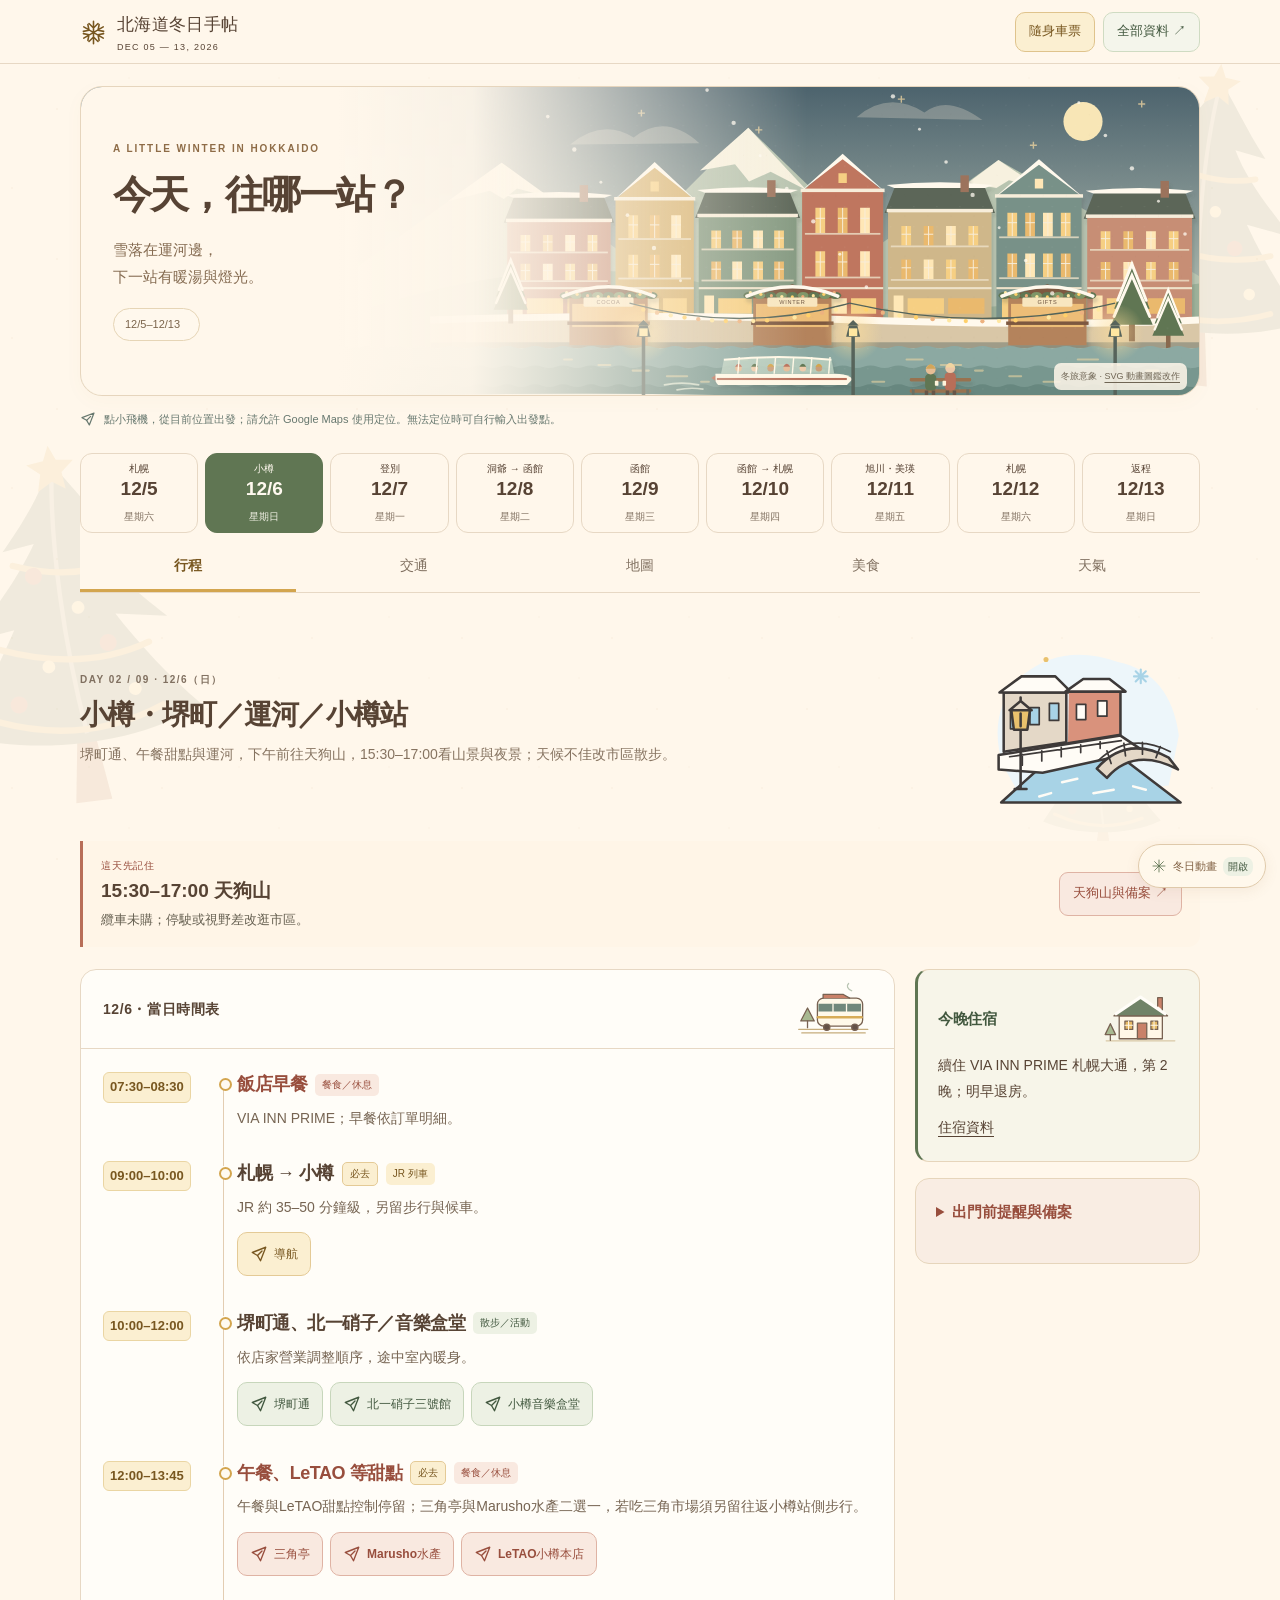
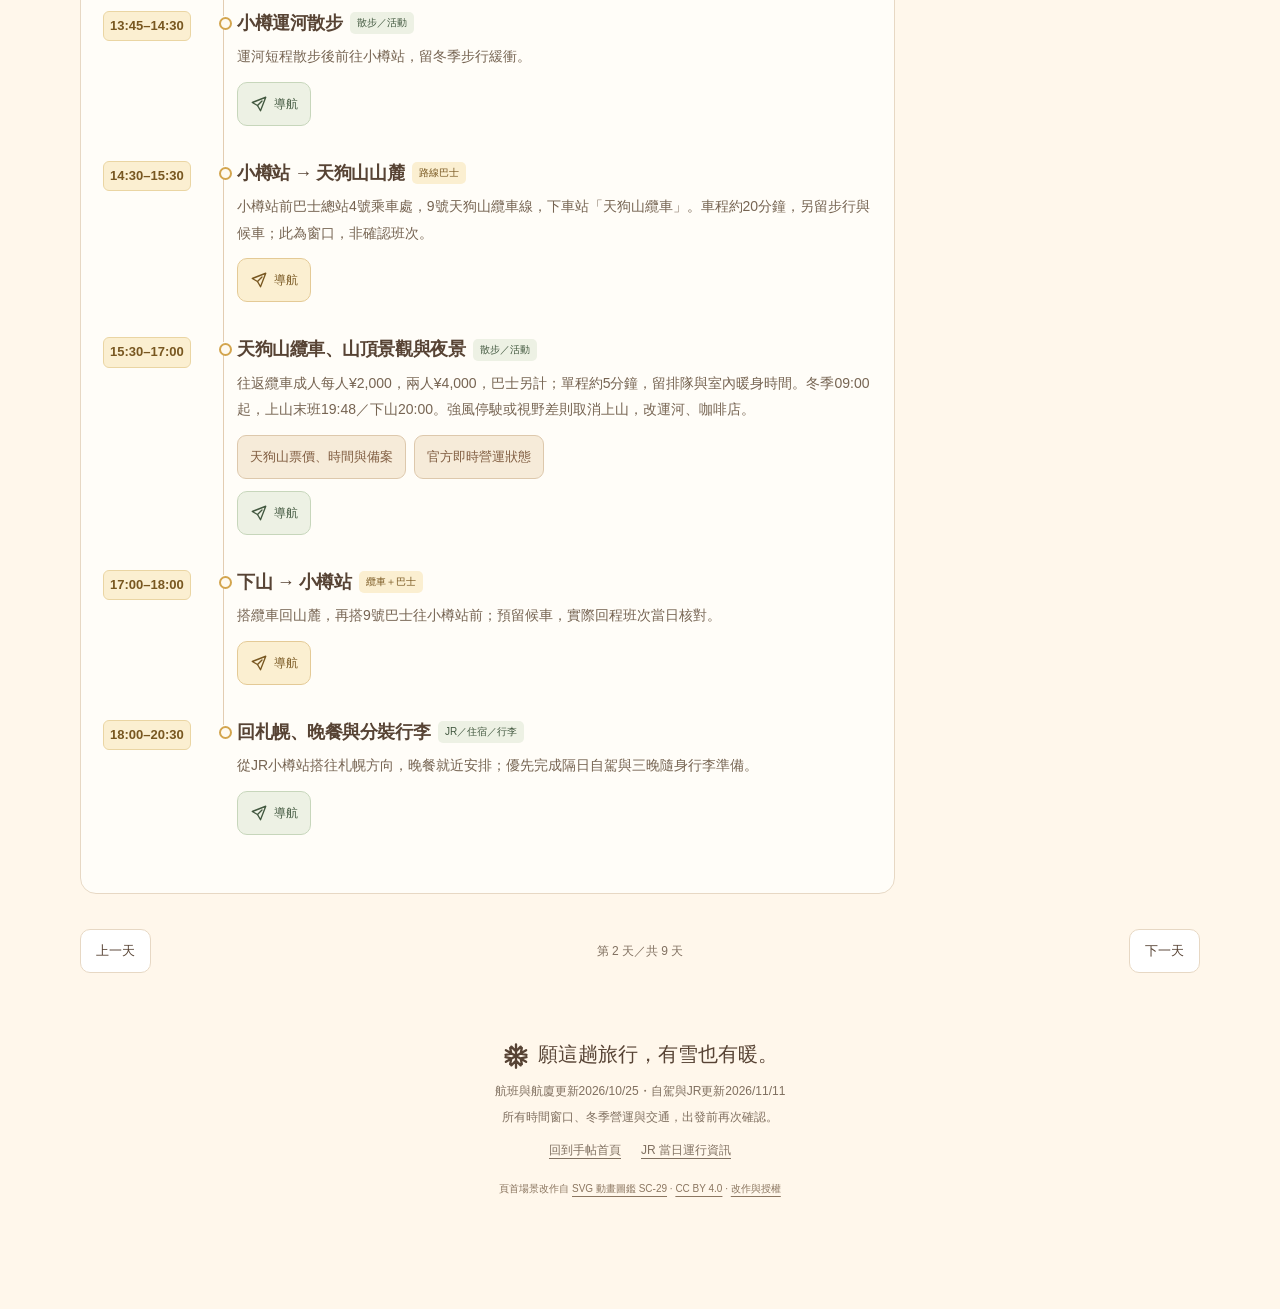
==== commit cc9e6f43: "Make header motion visible and simplify the date label" ====
--- a/2026_hokido/index.html
+++ b/2026_hokido/index.html
@@ -39,7 +39,7 @@
 .day-transport{scroll-margin-top:110px}.transport-list{list-style:none;padding:0;margin:20px 0}.transport-list>li{border-top:1px solid #bbc9c9;padding:20px 0}.transport-meta{display:flex;gap:12px;align-items:center;flex-wrap:wrap;font-size:13px}.transport-list dl{margin:14px 0;display:grid;grid-template-columns:1fr 1fr;gap:16px}.transport-list dt{font-size:12px;color:#526164;margin-bottom:5px}.transport-list dd{margin:0;line-height:1.7}.transport-list p{font-size:14px;margin-bottom:0}@media(max-width:600px){.transport-list dl{grid-template-columns:1fr;gap:10px}.transport-meta{gap:8px}.day-transport{scroll-margin-top:100px}}
 .prep-audit{margin:20px 0 28px;padding:24px;border:2px solid var(--ink);border-radius:20px;background:#fffdf5}.prep-audit table{min-width:0;width:100%;table-layout:fixed}.prep-audit th:first-child{width:24%}.prep-audit th:last-child{width:23%}.prep-audit td,.prep-audit th{overflow-wrap:anywhere}@media(max-width:600px){.prep-audit{padding:16px}.prep-audit table,.prep-audit tbody,.prep-audit tr,.prep-audit td{display:block;width:100%}.prep-audit thead{display:none}.prep-audit tr{border-top:2px solid #c5c5bb;padding:12px 0}.prep-audit td{padding:6px 0;border:0}.prep-audit td:last-child{font-size:13px}}
 </style>
-<link rel="stylesheet" href="./travel-ui.css?v=20261125art"><link rel="stylesheet" href="./atlas-header.css?v=20261125atlas"></head>
+<link rel="stylesheet" href="./travel-ui.css?v=20261125art"><link rel="stylesheet" href="./atlas-header.css?v=20261125atlas2"></head>
 <body class="daily-reader">
   <a class="skip" href="#itinerary">跳到每日行程</a>
   <svg xmlns="http://www.w3.org/2000/svg" width="0" height="0" aria-hidden="true" style="position:absolute;overflow:hidden"><defs>
@@ -226,9 +226,9 @@
 <path d="M350 330L602 148L775 278L955 98L1135 271L1313 144L1600 310V420H350Z" fill="#b8c4b0"/><path d="M525 203L602 148L670 197L624 185L605 200L585 188ZM886 159L955 98L1038 187L987 161L956 175L936 150ZM1269 177L1313 144L1372 184L1328 173L1310 184Z" fill="#f7f1df"/>
 <path d="M415 355Q695 266 921 328T1600 321V425H415Z" fill="#9db19a"/><g filter="url(#atlas-paper-shadow)"><path d="M605 234L620 196H748L763 234Z" fill="#5c6658"/><path d="M608 194Q684.0 186 760 194L749 198H619Z" fill="#fff9ed"/><rect x="713.6" y="180" width="12" height="24" fill="#9c735c"/><rect x="628" y="250.38" width="16" height="25.78" fill="#f6cf83"/><path d="M636 251.38v23.78M629 261.37h14" stroke="#f7edda" stroke-width="1.4"/><rect x="660" y="250.38" width="16" height="25.78" fill="#eab96d"/><path d="M668 251.38v23.78M661 261.37h14" stroke="#f7edda" stroke-width="1.4"/><rect x="692" y="250.38" width="16" height="25.78" fill="#ffe7b6"/><path d="M700 251.38v23.78M693 261.37h14" stroke="#f7edda" stroke-width="1.4"/><rect x="724" y="250.38" width="16" height="25.78" fill="#f6cf83"/><path d="M732 251.38v23.78M725 261.37h14" stroke="#f7edda" stroke-width="1.4"/><rect x="628" y="291.38" width="16" height="25.78" fill="#eab96d"/><path d="M636 292.38v23.78M629 302.37h14" stroke="#f7edda" stroke-width="1.4"/><rect x="660" y="291.38" width="16" height="25.78" fill="#ffe7b6"/><path d="M668 292.38v23.78M661 302.37h14" stroke="#f7edda" stroke-width="1.4"/><rect x="692" y="291.38" width="16" height="25.78" fill="#f6cf83"/><path d="M700 292.38v23.78M693 302.37h14" stroke="#f7edda" stroke-width="1.4"/><rect x="724" y="291.38" width="16" height="25.78" fill="#eab96d"/><path d="M732 292.38v23.78M725 302.37h14" stroke="#f7edda" stroke-width="1.4"/><rect x="617" y="337" width="16" height="36" fill="#ffe7b6"/><rect x="637" y="341" width="54" height="24" fill="#f6cf83"/><rect x="695" y="341" width="54" height="24" fill="#eab96d"/><path d="M610 372L610 232L758 232L758 372ZM629 251.38h14v23.78h-14ZM661 251.38h14v23.78h-14ZM693 251.38h14v23.78h-14ZM725 251.38h14v23.78h-14ZM629 292.38h14v23.78h-14ZM661 292.38h14v23.78h-14ZM693 292.38h14v23.78h-14ZM725 292.38h14v23.78h-14ZM618 338h14v34h-14ZM638 342h52v22h-52ZM696 342h52v22h-52Z" fill-rule="evenodd" fill="#bd806b"/><rect x="608" y="228" width="152" height="5" fill="#f7edda"/><rect x="614" y="275.16" width="140" height="2.5" fill="#eee2c9" opacity=".8"/><rect x="614" y="316.16" width="140" height="2.5" fill="#eee2c9" opacity=".8"/><rect x="610" y="326" width="148" height="3" fill="#eee2c9"/></g><g filter="url(#atlas-paper-shadow)"><rect x="782.33" y="222.17" width="16" height="34.77" fill="#f6cf83"/><path d="M790.33 223.17v32.77M783.33 236.93h14" stroke="#f7edda" stroke-width="1.4"/><rect x="813" y="222.17" width="16" height="34.77" fill="#eab96d"/><path d="M821 223.17v32.77M814 236.93h14" stroke="#f7edda" stroke-width="1.4"/><rect x="843.67" y="222.17" width="16" height="34.77" fill="#ffe7b6"/><path d="M851.67 223.17v32.77M844.67 236.93h14" stroke="#f7edda" stroke-width="1.4"/><rect x="782.33" y="278.67" width="16" height="34.77" fill="#f6cf83"/><path d="M790.33 279.67v32.77M783.33 293.43h14" stroke="#f7edda" stroke-width="1.4"/><rect x="813" y="278.67" width="16" height="34.77" fill="#eab96d"/><path d="M821 279.67v32.77M814 293.43h14" stroke="#f7edda" stroke-width="1.4"/><rect x="843.67" y="278.67" width="16" height="34.77" fill="#ffe7b6"/><path d="M851.67 279.67v32.77M844.67 293.43h14" stroke="#f7edda" stroke-width="1.4"/><rect x="814" y="174" width="14" height="16" fill="#f6cf83"/><rect x="772" y="337" width="16" height="36" fill="#eab96d"/><rect x="792" y="341" width="36" height="24" fill="#ffe7b6"/><rect x="832" y="341" width="36" height="24" fill="#f6cf83"/><path d="M765 372L765 201L821.0 151L877 201L877 372ZM783.33 223.17h14v32.77h-14ZM814 223.17h14v32.77h-14ZM844.67 223.17h14v32.77h-14ZM783.33 279.67h14v32.77h-14ZM814 279.67h14v32.77h-14ZM844.67 279.67h14v32.77h-14ZM815 175h12v14h-12ZM773 338h14v34h-14ZM793 342h34v22h-34ZM833 342h34v22h-34Z" fill-rule="evenodd" fill="#d5b06d"/><rect x="763" y="197" width="116" height="5" fill="#f7edda"/><rect x="769" y="255.94" width="104" height="2.5" fill="#eee2c9" opacity=".8"/><rect x="769" y="312.44" width="104" height="2.5" fill="#eee2c9" opacity=".8"/><rect x="765" y="326" width="112" height="3" fill="#eee2c9"/><path d="M762 202L821.0 147L880 202L821.0 155Z" fill="#fff9ed"/></g><g filter="url(#atlas-paper-shadow)"><path d="M879 227L894 189H1014L1029 227Z" fill="#5c6658"/><path d="M882 187Q954.0 179 1026 187L1015 191H893Z" fill="#fff9ed"/><rect x="982.0" y="173" width="12" height="24" fill="#9c735c"/><rect x="901" y="244.01" width="16" height="27.81" fill="#f6cf83"/><path d="M909 245.01v25.81M902 255.85h14" stroke="#f7edda" stroke-width="1.4"/><rect x="931" y="244.01" width="16" height="27.81" fill="#eab96d"/><path d="M939 245.01v25.81M932 255.85h14" stroke="#f7edda" stroke-width="1.4"/><rect x="961" y="244.01" width="16" height="27.81" fill="#ffe7b6"/><path d="M969 245.01v25.81M962 255.85h14" stroke="#f7edda" stroke-width="1.4"/><rect x="991" y="244.01" width="16" height="27.81" fill="#f6cf83"/><path d="M999 245.01v25.81M992 255.85h14" stroke="#f7edda" stroke-width="1.4"/><rect x="901" y="288.51" width="16" height="27.81" fill="#eab96d"/><path d="M909 289.51v25.81M902 300.35h14" stroke="#f7edda" stroke-width="1.4"/><rect x="931" y="288.51" width="16" height="27.81" fill="#ffe7b6"/><path d="M939 289.51v25.81M932 300.35h14" stroke="#f7edda" stroke-width="1.4"/><rect x="961" y="288.51" width="16" height="27.81" fill="#f6cf83"/><path d="M969 289.51v25.81M962 300.35h14" stroke="#f7edda" stroke-width="1.4"/><rect x="991" y="288.51" width="16" height="27.81" fill="#eab96d"/><path d="M999 289.51v25.81M992 300.35h14" stroke="#f7edda" stroke-width="1.4"/><rect x="891" y="337" width="16" height="36" fill="#ffe7b6"/><rect x="911" y="341" width="50" height="24" fill="#f6cf83"/><rect x="965" y="341" width="50" height="24" fill="#eab96d"/><path d="M884 372L884 225L1024 225L1024 372ZM902 245.01h14v25.81h-14ZM932 245.01h14v25.81h-14ZM962 245.01h14v25.81h-14ZM992 245.01h14v25.81h-14ZM902 289.51h14v25.81h-14ZM932 289.51h14v25.81h-14ZM962 289.51h14v25.81h-14ZM992 289.51h14v25.81h-14ZM892 338h14v34h-14ZM912 342h48v22h-48ZM966 342h48v22h-48Z" fill-rule="evenodd" fill="#849981"/><rect x="882" y="221" width="144" height="5" fill="#f7edda"/><rect x="888" y="270.82" width="132" height="2.5" fill="#eee2c9" opacity=".8"/><rect x="888" y="315.32" width="132" height="2.5" fill="#eee2c9" opacity=".8"/><rect x="884" y="326" width="140" height="3" fill="#eee2c9"/></g><g filter="url(#atlas-paper-shadow)"><rect x="1050" y="211.25" width="16" height="38.25" fill="#f6cf83"/><path d="M1058 212.25v36.25M1051 227.47h14" stroke="#f7edda" stroke-width="1.4"/><rect x="1082" y="211.25" width="16" height="38.25" fill="#eab96d"/><path d="M1090 212.25v36.25M1083 227.47h14" stroke="#f7edda" stroke-width="1.4"/><rect x="1114" y="211.25" width="16" height="38.25" fill="#ffe7b6"/><path d="M1122 212.25v36.25M1115 227.47h14" stroke="#f7edda" stroke-width="1.4"/><rect x="1050" y="273.75" width="16" height="38.25" fill="#f6cf83"/><path d="M1058 274.75v36.25M1051 289.98h14" stroke="#f7edda" stroke-width="1.4"/><rect x="1082" y="273.75" width="16" height="38.25" fill="#eab96d"/><path d="M1090 274.75v36.25M1083 289.98h14" stroke="#f7edda" stroke-width="1.4"/><rect x="1114" y="273.75" width="16" height="38.25" fill="#ffe7b6"/><path d="M1122 274.75v36.25M1115 289.98h14" stroke="#f7edda" stroke-width="1.4"/><rect x="1083" y="162" width="14" height="16" fill="#f6cf83"/><rect x="1039" y="337" width="16" height="36" fill="#eab96d"/><rect x="1059" y="341" width="38" height="24" fill="#ffe7b6"/><rect x="1101" y="341" width="38" height="24" fill="#f6cf83"/><path d="M1032 372L1032 189L1090.0 139L1148 189L1148 372ZM1051 212.25h14v36.25h-14ZM1083 212.25h14v36.25h-14ZM1115 212.25h14v36.25h-14ZM1051 274.75h14v36.25h-14ZM1083 274.75h14v36.25h-14ZM1115 274.75h14v36.25h-14ZM1084 163h12v14h-12ZM1040 338h14v34h-14ZM1060 342h36v22h-36ZM1102 342h36v22h-36Z" fill-rule="evenodd" fill="#bf765f"/><rect x="1030" y="185" width="120" height="5" fill="#f7edda"/><rect x="1036" y="248.5" width="108" height="2.5" fill="#eee2c9" opacity=".8"/><rect x="1036" y="311" width="108" height="2.5" fill="#eee2c9" opacity=".8"/><rect x="1032" y="326" width="116" height="3" fill="#eee2c9"/><path d="M1029 190L1090.0 135L1151 190L1090.0 143Z" fill="#fff9ed"/></g><g filter="url(#atlas-paper-shadow)"><path d="M1150 220L1165 182H1293L1308 220Z" fill="#5c6658"/><path d="M1153 180Q1229.0 172 1305 180L1294 184H1164Z" fill="#fff9ed"/><rect x="1258.6" y="166" width="12" height="24" fill="#9c735c"/><rect x="1173" y="237.64" width="16" height="29.84" fill="#f6cf83"/><path d="M1181 238.64v27.84M1174 250.33h14" stroke="#f7edda" stroke-width="1.4"/><rect x="1205" y="237.64" width="16" height="29.84" fill="#eab96d"/><path d="M1213 238.64v27.84M1206 250.33h14" stroke="#f7edda" stroke-width="1.4"/><rect x="1237" y="237.64" width="16" height="29.84" fill="#ffe7b6"/><path d="M1245 238.64v27.84M1238 250.33h14" stroke="#f7edda" stroke-width="1.4"/><rect x="1269" y="237.64" width="16" height="29.84" fill="#f6cf83"/><path d="M1277 238.64v27.84M1270 250.33h14" stroke="#f7edda" stroke-width="1.4"/><rect x="1173" y="285.64" width="16" height="29.84" fill="#eab96d"/><path d="M1181 286.64v27.84M1174 298.33h14" stroke="#f7edda" stroke-width="1.4"/><rect x="1205" y="285.64" width="16" height="29.84" fill="#ffe7b6"/><path d="M1213 286.64v27.84M1206 298.33h14" stroke="#f7edda" stroke-width="1.4"/><rect x="1237" y="285.64" width="16" height="29.84" fill="#f6cf83"/><path d="M1245 286.64v27.84M1238 298.33h14" stroke="#f7edda" stroke-width="1.4"/><rect x="1269" y="285.64" width="16" height="29.84" fill="#eab96d"/><path d="M1277 286.64v27.84M1270 298.33h14" stroke="#f7edda" stroke-width="1.4"/><rect x="1162" y="337" width="16" height="36" fill="#ffe7b6"/><rect x="1182" y="341" width="54" height="24" fill="#f6cf83"/><rect x="1240" y="341" width="54" height="24" fill="#eab96d"/><path d="M1155 372L1155 218L1303 218L1303 372ZM1174 238.64h14v27.84h-14ZM1206 238.64h14v27.84h-14ZM1238 238.64h14v27.84h-14ZM1270 238.64h14v27.84h-14ZM1174 286.64h14v27.84h-14ZM1206 286.64h14v27.84h-14ZM1238 286.64h14v27.84h-14ZM1270 286.64h14v27.84h-14ZM1163 338h14v34h-14ZM1183 342h52v22h-52ZM1241 342h52v22h-52Z" fill-rule="evenodd" fill="#cfb78a"/><rect x="1153" y="214" width="152" height="5" fill="#f7edda"/><rect x="1159" y="266.48" width="140" height="2.5" fill="#eee2c9" opacity=".8"/><rect x="1159" y="314.48" width="140" height="2.5" fill="#eee2c9" opacity=".8"/><rect x="1155" y="326" width="148" height="3" fill="#eee2c9"/></g><g filter="url(#atlas-paper-shadow)"><rect x="1324.75" y="218.53" width="16" height="35.93" fill="#f6cf83"/><path d="M1332.75 219.53v33.93M1325.75 233.78h14" stroke="#f7edda" stroke-width="1.4"/><rect x="1350.25" y="218.53" width="16" height="35.93" fill="#eab96d"/><path d="M1358.25 219.53v33.93M1351.25 233.78h14" stroke="#f7edda" stroke-width="1.4"/><rect x="1375.75" y="218.53" width="16" height="35.93" fill="#ffe7b6"/><path d="M1383.75 219.53v33.93M1376.75 233.78h14" stroke="#f7edda" stroke-width="1.4"/><rect x="1401.25" y="218.53" width="16" height="35.93" fill="#f6cf83"/><path d="M1409.25 219.53v33.93M1402.25 233.78h14" stroke="#f7edda" stroke-width="1.4"/><rect x="1324.75" y="277.03" width="16" height="35.93" fill="#eab96d"/><path d="M1332.75 278.03v33.93M1325.75 292.28h14" stroke="#f7edda" stroke-width="1.4"/><rect x="1350.25" y="277.03" width="16" height="35.93" fill="#ffe7b6"/><path d="M1358.25 278.03v33.93M1351.25 292.28h14" stroke="#f7edda" stroke-width="1.4"/><rect x="1375.75" y="277.03" width="16" height="35.93" fill="#f6cf83"/><path d="M1383.75 278.03v33.93M1376.75 292.28h14" stroke="#f7edda" stroke-width="1.4"/><rect x="1401.25" y="277.03" width="16" height="35.93" fill="#eab96d"/><path d="M1409.25 278.03v33.93M1402.25 292.28h14" stroke="#f7edda" stroke-width="1.4"/><rect x="1364" y="170" width="14" height="16" fill="#ffe7b6"/><rect x="1317" y="337" width="16" height="36" fill="#f6cf83"/><rect x="1337" y="341" width="41" height="24" fill="#eab96d"/><rect x="1382" y="341" width="41" height="24" fill="#ffe7b6"/><path d="M1310 372L1310 197L1371.0 147L1432 197L1432 372ZM1325.75 219.53h14v33.93h-14ZM1351.25 219.53h14v33.93h-14ZM1376.75 219.53h14v33.93h-14ZM1402.25 219.53h14v33.93h-14ZM1325.75 278.03h14v33.93h-14ZM1351.25 278.03h14v33.93h-14ZM1376.75 278.03h14v33.93h-14ZM1402.25 278.03h14v33.93h-14ZM1365 171h12v14h-12ZM1318 338h14v34h-14ZM1338 342h39v22h-39ZM1383 342h39v22h-39Z" fill-rule="evenodd" fill="#789188"/><rect x="1308" y="193" width="126" height="5" fill="#f7edda"/><rect x="1314" y="253.46" width="114" height="2.5" fill="#eee2c9" opacity=".8"/><rect x="1314" y="311.96" width="114" height="2.5" fill="#eee2c9" opacity=".8"/><rect x="1310" y="326" width="122" height="3" fill="#eee2c9"/><path d="M1307 198L1371.0 143L1435 198L1371.0 151Z" fill="#fff9ed"/></g><g filter="url(#atlas-paper-shadow)"><path d="M1435 228L1450 190H1580L1595 228Z" fill="#5c6658"/><path d="M1438 188Q1515.0 180 1592 188L1581 192H1449Z" fill="#fff9ed"/><rect x="1545.0" y="174" width="12" height="24" fill="#9c735c"/><rect x="1458.25" y="244.92" width="16" height="27.52" fill="#f6cf83"/><path d="M1466.25 245.92v25.52M1459.25 256.64h14" stroke="#f7edda" stroke-width="1.4"/><rect x="1490.75" y="244.92" width="16" height="27.52" fill="#eab96d"/><path d="M1498.75 245.92v25.52M1491.75 256.64h14" stroke="#f7edda" stroke-width="1.4"/><rect x="1523.25" y="244.92" width="16" height="27.52" fill="#ffe7b6"/><path d="M1531.25 245.92v25.52M1524.25 256.64h14" stroke="#f7edda" stroke-width="1.4"/><rect x="1555.75" y="244.92" width="16" height="27.52" fill="#f6cf83"/><path d="M1563.75 245.92v25.52M1556.75 256.64h14" stroke="#f7edda" stroke-width="1.4"/><rect x="1458.25" y="288.92" width="16" height="27.52" fill="#eab96d"/><path d="M1466.25 289.92v25.52M1459.25 300.64h14" stroke="#f7edda" stroke-width="1.4"/><rect x="1490.75" y="288.92" width="16" height="27.52" fill="#ffe7b6"/><path d="M1498.75 289.92v25.52M1491.75 300.64h14" stroke="#f7edda" stroke-width="1.4"/><rect x="1523.25" y="288.92" width="16" height="27.52" fill="#f6cf83"/><path d="M1531.25 289.92v25.52M1524.25 300.64h14" stroke="#f7edda" stroke-width="1.4"/><rect x="1555.75" y="288.92" width="16" height="27.52" fill="#eab96d"/><path d="M1563.75 289.92v25.52M1556.75 300.64h14" stroke="#f7edda" stroke-width="1.4"/><rect x="1447" y="337" width="16" height="36" fill="#ffe7b6"/><rect x="1467" y="341" width="55" height="24" fill="#f6cf83"/><rect x="1526" y="341" width="55" height="24" fill="#eab96d"/><path d="M1440 372L1440 226L1590 226L1590 372ZM1459.25 245.92h14v25.52h-14ZM1491.75 245.92h14v25.52h-14ZM1524.25 245.92h14v25.52h-14ZM1556.75 245.92h14v25.52h-14ZM1459.25 289.92h14v25.52h-14ZM1491.75 289.92h14v25.52h-14ZM1524.25 289.92h14v25.52h-14ZM1556.75 289.92h14v25.52h-14ZM1448 338h14v34h-14ZM1468 342h53v22h-53ZM1527 342h53v22h-53Z" fill-rule="evenodd" fill="#c78e75"/><rect x="1438" y="222" width="154" height="5" fill="#f7edda"/><rect x="1444" y="271.44" width="142" height="2.5" fill="#eee2c9" opacity=".8"/><rect x="1444" y="315.44" width="142" height="2.5" fill="#eee2c9" opacity=".8"/><rect x="1440" y="326" width="150" height="3" fill="#eee2c9"/></g><path d="M500 372H1600V416H500Z" fill="#d9c7a7"/><path d="M500 373Q805 363 1110 373T1600 373" fill="none" stroke="#fff9ed" stroke-width="10"/><path d="M500 409H1600" stroke="#9f9c88" stroke-width="8"/><g transform="translate(615 376) scale(0.7)"><rect x="-5" y="-27" width="10" height="30" fill="#89694e"/><path d="M-35 -25L0 -108L35 -25ZM-30 -52L0 -127L30 -52Z" fill="#607653"/><path d="M-24 -66L0 -127L24 -66M-30 -39L0 -108L30 -39" fill="none" stroke="#fff9ed" stroke-width="5" stroke-linecap="round"/></g><g transform="translate(1504 401) scale(0.85)"><rect x="-5" y="-27" width="10" height="30" fill="#89694e"/><path d="M-35 -25L0 -108L35 -25ZM-30 -52L0 -127L30 -52Z" fill="#607653"/><path d="M-24 -66L0 -127L24 -66M-30 -39L0 -108L30 -39" fill="none" stroke="#fff9ed" stroke-width="5" stroke-linecap="round"/></g><g transform="translate(1556 412) scale(0.65)"><rect x="-5" y="-27" width="10" height="30" fill="#89694e"/><path d="M-35 -25L0 -108L35 -25ZM-30 -52L0 -127L30 -52Z" fill="#607653"/><path d="M-24 -66L0 -127L24 -66M-30 -39L0 -108L30 -39" fill="none" stroke="#fff9ed" stroke-width="5" stroke-linecap="round"/></g>
 <g transform="translate(755 409)" filter="url(#atlas-paper-shadow)"><rect x="-56.0" y="-69" width="112" height="69" fill="#b4835b"/><rect x="-52.0" y="-59" width="104" height="33.12" fill="#edbd77"/><rect x="-59.0" y="-33.88" width="118" height="5" fill="#7d5840"/><path d="M-64.0 -67L0 -87L64.0 -67Z" fill="#7d5840"/><ellipse cx="-62" cy="-71" rx="8" ry="5" fill="#607653"/><ellipse cx="-46.5" cy="-71" rx="8" ry="5" fill="#7f9667"/><ellipse cx="-31" cy="-71" rx="8" ry="5" fill="#607653"/><ellipse cx="-15.5" cy="-71" rx="8" ry="5" fill="#7f9667"/><ellipse cx="0" cy="-71" rx="8" ry="5" fill="#607653"/><ellipse cx="15.5" cy="-71" rx="8" ry="5" fill="#7f9667"/><ellipse cx="31" cy="-71" rx="8" ry="5" fill="#607653"/><ellipse cx="46.5" cy="-71" rx="8" ry="5" fill="#7f9667"/><ellipse cx="62" cy="-71" rx="8" ry="5" fill="#607653"/><circle class="atlas-lamp" cx="-60" cy="-75" r="2.3" fill="#ffe7a0"/><circle class="atlas-lamp" cx="-45" cy="-72.7" r="2.3" fill="#ffd06a"/><circle class="atlas-lamp" cx="-30" cy="-70.76" r="2.3" fill="#ecab77"/><circle class="atlas-lamp" cx="-15" cy="-69.46" r="2.3" fill="#ffe7a0"/><circle class="atlas-lamp" cx="0" cy="-69" r="2.3" fill="#ffd06a"/><circle class="atlas-lamp" cx="15" cy="-69.46" r="2.3" fill="#ecab77"/><circle class="atlas-lamp" cx="30" cy="-70.76" r="2.3" fill="#ffe7a0"/><circle class="atlas-lamp" cx="45" cy="-72.7" r="2.3" fill="#ffd06a"/><circle class="atlas-lamp" cx="60" cy="-75" r="2.3" fill="#ecab77"/><rect x="-35.84" y="-68" width="71.68" height="13" rx="2" fill="#f8e6bf"/><text x="0" y="-59" text-anchor="middle" font-family="sans-serif" font-size="8" letter-spacing="1" fill="#6a513e">COCOA</text><path d="M-65.0 -70Q0 -97 65.0 -70" fill="none" stroke="#fff9ed" stroke-width="5" stroke-linecap="round"/></g><g transform="translate(1018 409)" filter="url(#atlas-paper-shadow)"><rect x="-56.0" y="-69" width="112" height="69" fill="#b4835b"/><rect x="-52.0" y="-59" width="104" height="33.12" fill="#edbd77"/><rect x="-59.0" y="-33.88" width="118" height="5" fill="#7d5840"/><path d="M-64.0 -67L0 -87L64.0 -67Z" fill="#7d5840"/><ellipse cx="-62" cy="-71" rx="8" ry="5" fill="#607653"/><ellipse cx="-46.5" cy="-71" rx="8" ry="5" fill="#7f9667"/><ellipse cx="-31" cy="-71" rx="8" ry="5" fill="#607653"/><ellipse cx="-15.5" cy="-71" rx="8" ry="5" fill="#7f9667"/><ellipse cx="0" cy="-71" rx="8" ry="5" fill="#607653"/><ellipse cx="15.5" cy="-71" rx="8" ry="5" fill="#7f9667"/><ellipse cx="31" cy="-71" rx="8" ry="5" fill="#607653"/><ellipse cx="46.5" cy="-71" rx="8" ry="5" fill="#7f9667"/><ellipse cx="62" cy="-71" rx="8" ry="5" fill="#607653"/><circle class="atlas-lamp" cx="-60" cy="-75" r="2.3" fill="#ffe7a0"/><circle class="atlas-lamp" cx="-45" cy="-72.7" r="2.3" fill="#ffd06a"/><circle class="atlas-lamp" cx="-30" cy="-70.76" r="2.3" fill="#ecab77"/><circle class="atlas-lamp" cx="-15" cy="-69.46" r="2.3" fill="#ffe7a0"/><circle class="atlas-lamp" cx="0" cy="-69" r="2.3" fill="#ffd06a"/><circle class="atlas-lamp" cx="15" cy="-69.46" r="2.3" fill="#ecab77"/><circle class="atlas-lamp" cx="30" cy="-70.76" r="2.3" fill="#ffe7a0"/><circle class="atlas-lamp" cx="45" cy="-72.7" r="2.3" fill="#ffd06a"/><circle class="atlas-lamp" cx="60" cy="-75" r="2.3" fill="#ecab77"/><rect x="-35.84" y="-68" width="71.68" height="13" rx="2" fill="#f8e6bf"/><text x="0" y="-59" text-anchor="middle" font-family="sans-serif" font-size="8" letter-spacing="1" fill="#6a513e">WINTER</text><path d="M-65.0 -70Q0 -97 65.0 -70" fill="none" stroke="#fff9ed" stroke-width="5" stroke-linecap="round"/></g><g transform="translate(1383 409)" filter="url(#atlas-paper-shadow)"><rect x="-56.0" y="-69" width="112" height="69" fill="#b4835b"/><rect x="-52.0" y="-59" width="104" height="33.12" fill="#edbd77"/><rect x="-59.0" y="-33.88" width="118" height="5" fill="#7d5840"/><path d="M-64.0 -67L0 -87L64.0 -67Z" fill="#7d5840"/><ellipse cx="-62" cy="-71" rx="8" ry="5" fill="#607653"/><ellipse cx="-46.5" cy="-71" rx="8" ry="5" fill="#7f9667"/><ellipse cx="-31" cy="-71" rx="8" ry="5" fill="#607653"/><ellipse cx="-15.5" cy="-71" rx="8" ry="5" fill="#7f9667"/><ellipse cx="0" cy="-71" rx="8" ry="5" fill="#607653"/><ellipse cx="15.5" cy="-71" rx="8" ry="5" fill="#7f9667"/><ellipse cx="31" cy="-71" rx="8" ry="5" fill="#607653"/><ellipse cx="46.5" cy="-71" rx="8" ry="5" fill="#7f9667"/><ellipse cx="62" cy="-71" rx="8" ry="5" fill="#607653"/><circle class="atlas-lamp" cx="-60" cy="-75" r="2.3" fill="#ffe7a0"/><circle class="atlas-lamp" cx="-45" cy="-72.7" r="2.3" fill="#ffd06a"/><circle class="atlas-lamp" cx="-30" cy="-70.76" r="2.3" fill="#ecab77"/><circle class="atlas-lamp" cx="-15" cy="-69.46" r="2.3" fill="#ffe7a0"/><circle class="atlas-lamp" cx="0" cy="-69" r="2.3" fill="#ffd06a"/><circle class="atlas-lamp" cx="15" cy="-69.46" r="2.3" fill="#ecab77"/><circle class="atlas-lamp" cx="30" cy="-70.76" r="2.3" fill="#ffe7a0"/><circle class="atlas-lamp" cx="45" cy="-72.7" r="2.3" fill="#ffd06a"/><circle class="atlas-lamp" cx="60" cy="-75" r="2.3" fill="#ecab77"/><rect x="-35.84" y="-68" width="71.68" height="13" rx="2" fill="#f8e6bf"/><text x="0" y="-59" text-anchor="middle" font-family="sans-serif" font-size="8" letter-spacing="1" fill="#6a513e">GIFTS</text><path d="M-65.0 -70Q0 -97 65.0 -70" fill="none" stroke="#fff9ed" stroke-width="5" stroke-linecap="round"/></g><path d="M785 349Q942.5 393 1100 349" fill="none" stroke="#536359" stroke-width="2"/><circle class="atlas-lamp" cx="804.69" cy="358.16" r="3.1" fill="#ffd06a"/><circle class="atlas-lamp" cx="824.38" cy="362.62" r="3.1" fill="#edb27f"/><circle class="atlas-lamp" cx="844.06" cy="366.41" r="3.1" fill="#ffe7a0"/><circle class="atlas-lamp" cx="863.75" cy="369.5" r="3.1" fill="#ffd06a"/><circle class="atlas-lamp" cx="883.44" cy="371.91" r="3.1" fill="#edb27f"/><circle class="atlas-lamp" cx="903.12" cy="373.62" r="3.1" fill="#ffe7a0"/><circle class="atlas-lamp" cx="922.81" cy="374.66" r="3.1" fill="#ffd06a"/><circle class="atlas-lamp" cx="942.5" cy="375" r="3.1" fill="#edb27f"/><circle class="atlas-lamp" cx="962.19" cy="374.66" r="3.1" fill="#ffe7a0"/><circle class="atlas-lamp" cx="981.88" cy="373.62" r="3.1" fill="#ffd06a"/><circle class="atlas-lamp" cx="1001.56" cy="371.91" r="3.1" fill="#edb27f"/><circle class="atlas-lamp" cx="1021.25" cy="369.5" r="3.1" fill="#ffe7a0"/><circle class="atlas-lamp" cx="1040.94" cy="366.41" r="3.1" fill="#ffd06a"/><circle class="atlas-lamp" cx="1060.62" cy="362.62" r="3.1" fill="#edb27f"/><circle class="atlas-lamp" cx="1080.31" cy="358.16" r="3.1" fill="#ffe7a0"/><path d="M1100 349Q1290.0 393 1480 349" fill="none" stroke="#536359" stroke-width="2"/><circle class="atlas-lamp" cx="1123.75" cy="358.16" r="3.1" fill="#ffd06a"/><circle class="atlas-lamp" cx="1147.5" cy="362.62" r="3.1" fill="#edb27f"/><circle class="atlas-lamp" cx="1171.25" cy="366.41" r="3.1" fill="#ffe7a0"/><circle class="atlas-lamp" cx="1195" cy="369.5" r="3.1" fill="#ffd06a"/><circle class="atlas-lamp" cx="1218.75" cy="371.91" r="3.1" fill="#edb27f"/><circle class="atlas-lamp" cx="1242.5" cy="373.62" r="3.1" fill="#ffe7a0"/><circle class="atlas-lamp" cx="1266.25" cy="374.66" r="3.1" fill="#ffd06a"/><circle class="atlas-lamp" cx="1290" cy="375" r="3.1" fill="#edb27f"/><circle class="atlas-lamp" cx="1313.75" cy="374.66" r="3.1" fill="#ffe7a0"/><circle class="atlas-lamp" cx="1337.5" cy="373.62" r="3.1" fill="#ffd06a"/><circle class="atlas-lamp" cx="1361.25" cy="371.91" r="3.1" fill="#edb27f"/><circle class="atlas-lamp" cx="1385" cy="369.5" r="3.1" fill="#ffe7a0"/><circle class="atlas-lamp" cx="1408.75" cy="366.41" r="3.1" fill="#ffd06a"/><circle class="atlas-lamp" cx="1432.5" cy="362.62" r="3.1" fill="#edb27f"/><circle class="atlas-lamp" cx="1456.25" cy="358.16" r="3.1" fill="#ffe7a0"/>
-<path class="atlas-water atlas-water-0" d="M-120 412Q-110 408.8 -100 412T-80 412Q-70 408.8 -60 412T-40 412Q-30 408.8 -20 412T0 412Q10 408.8 20 412T40 412Q50 408.8 60 412T80 412Q90 408.8 100 412T120 412Q130 408.8 140 412T160 412Q170 408.8 180 412T200 412Q210 408.8 220 412T240 412Q250 408.8 260 412T280 412Q290 408.8 300 412T320 412Q330 408.8 340 412T360 412Q370 408.8 380 412T400 412Q410 408.8 420 412T440 412Q450 408.8 460 412T480 412Q490 408.8 500 412T520 412Q530 408.8 540 412T560 412Q570 408.8 580 412T600 412Q610 408.8 620 412T640 412Q650 408.8 660 412T680 412Q690 408.8 700 412T720 412Q730 408.8 740 412T760 412Q770 408.8 780 412T800 412Q810 408.8 820 412T840 412Q850 408.8 860 412T880 412Q890 408.8 900 412T920 412Q930 408.8 940 412T960 412Q970 408.8 980 412T1000 412Q1010 408.8 1020 412T1040 412Q1050 408.8 1060 412T1080 412Q1090 408.8 1100 412T1120 412Q1130 408.8 1140 412T1160 412Q1170 408.8 1180 412T1200 412Q1210 408.8 1220 412T1240 412Q1250 408.8 1260 412T1280 412Q1290 408.8 1300 412T1320 412Q1330 408.8 1340 412T1360 412Q1370 408.8 1380 412T1400 412Q1410 408.8 1420 412T1440 412Q1450 408.8 1460 412T1480 412Q1490 408.8 1500 412T1520 412Q1530 408.8 1540 412T1560 412Q1570 408.8 1580 412T1600 412Q1610 408.8 1620 412T1640 412Q1650 408.8 1660 412T1680 412Q1690 408.8 1700 412T1720 412Q1730 408.8 1740 412T1760 412Q1770 408.8 1780 412T1800 412L1760 532H-120Z" fill="#8ca9a2"/><path class="atlas-water atlas-water-1" d="M-120 440Q-110 436.4 -100 440T-80 440Q-70 436.4 -60 440T-40 440Q-30 436.4 -20 440T0 440Q10 436.4 20 440T40 440Q50 436.4 60 440T80 440Q90 436.4 100 440T120 440Q130 436.4 140 440T160 440Q170 436.4 180 440T200 440Q210 436.4 220 440T240 440Q250 436.4 260 440T280 440Q290 436.4 300 440T320 440Q330 436.4 340 440T360 440Q370 436.4 380 440T400 440Q410 436.4 420 440T440 440Q450 436.4 460 440T480 440Q490 436.4 500 440T520 440Q530 436.4 540 440T560 440Q570 436.4 580 440T600 440Q610 436.4 620 440T640 440Q650 436.4 660 440T680 440Q690 436.4 700 440T720 440Q730 436.4 740 440T760 440Q770 436.4 780 440T800 440Q810 436.4 820 440T840 440Q850 436.4 860 440T880 440Q890 436.4 900 440T920 440Q930 436.4 940 440T960 440Q970 436.4 980 440T1000 440Q1010 436.4 1020 440T1040 440Q1050 436.4 1060 440T1080 440Q1090 436.4 1100 440T1120 440Q1130 436.4 1140 440T1160 440Q1170 436.4 1180 440T1200 440Q1210 436.4 1220 440T1240 440Q1250 436.4 1260 440T1280 440Q1290 436.4 1300 440T1320 440Q1330 436.4 1340 440T1360 440Q1370 436.4 1380 440T1400 440Q1410 436.4 1420 440T1440 440Q1450 436.4 1460 440T1480 440Q1490 436.4 1500 440T1520 440Q1530 436.4 1540 440T1560 440Q1570 436.4 1580 440T1600 440Q1610 436.4 1620 440T1640 440Q1650 436.4 1660 440T1680 440Q1690 436.4 1700 440T1720 440Q1730 436.4 1740 440T1760 440Q1770 436.4 1780 440T1800 440L1760 560H-120Z" fill="#78978f"/><path class="atlas-water atlas-water-2" d="M-120 467Q-110 463 -100 467T-80 467Q-70 463 -60 467T-40 467Q-30 463 -20 467T0 467Q10 463 20 467T40 467Q50 463 60 467T80 467Q90 463 100 467T120 467Q130 463 140 467T160 467Q170 463 180 467T200 467Q210 463 220 467T240 467Q250 463 260 467T280 467Q290 463 300 467T320 467Q330 463 340 467T360 467Q370 463 380 467T400 467Q410 463 420 467T440 467Q450 463 460 467T480 467Q490 463 500 467T520 467Q530 463 540 467T560 467Q570 463 580 467T600 467Q610 463 620 467T640 467Q650 463 660 467T680 467Q690 463 700 467T720 467Q730 463 740 467T760 467Q770 463 780 467T800 467Q810 463 820 467T840 467Q850 463 860 467T880 467Q890 463 900 467T920 467Q930 463 940 467T960 467Q970 463 980 467T1000 467Q1010 463 1020 467T1040 467Q1050 463 1060 467T1080 467Q1090 463 1100 467T1120 467Q1130 463 1140 467T1160 467Q1170 463 1180 467T1200 467Q1210 463 1220 467T1240 467Q1250 463 1260 467T1280 467Q1290 463 1300 467T1320 467Q1330 463 1340 467T1360 467Q1370 463 1380 467T1400 467Q1410 463 1420 467T1440 467Q1450 463 1460 467T1480 467Q1490 463 1500 467T1520 467Q1530 463 1540 467T1560 467Q1570 463 1580 467T1600 467Q1610 463 1620 467T1640 467Q1650 463 1660 467T1680 467Q1690 463 1700 467T1720 467Q1730 463 1740 467T1760 467Q1770 463 1780 467T1800 467L1760 587H-120Z" fill="#67877f"/><rect x="690" y="428" width="14" height="3" rx="1.5" fill="#f3d9a3" opacity=".55"/><rect x="739" y="436" width="20" height="3" rx="1.5" fill="#f3d9a3" opacity=".55"/><rect x="788" y="444" width="26" height="3" rx="1.5" fill="#f3d9a3" opacity=".55"/><rect x="837" y="452" width="32" height="3" rx="1.5" fill="#f3d9a3" opacity=".55"/><rect x="886" y="460" width="14" height="3" rx="1.5" fill="#f3d9a3" opacity=".55"/><rect x="935" y="428" width="20" height="3" rx="1.5" fill="#f3d9a3" opacity=".55"/><rect x="984" y="436" width="26" height="3" rx="1.5" fill="#f3d9a3" opacity=".55"/><rect x="1033" y="444" width="32" height="3" rx="1.5" fill="#f3d9a3" opacity=".55"/><rect x="1082" y="452" width="14" height="3" rx="1.5" fill="#f3d9a3" opacity=".55"/><rect x="1131" y="460" width="20" height="3" rx="1.5" fill="#f3d9a3" opacity=".55"/><rect x="1180" y="428" width="26" height="3" rx="1.5" fill="#f3d9a3" opacity=".55"/><rect x="1229" y="436" width="32" height="3" rx="1.5" fill="#f3d9a3" opacity=".55"/><rect x="1278" y="444" width="14" height="3" rx="1.5" fill="#f3d9a3" opacity=".55"/><rect x="1327" y="452" width="20" height="3" rx="1.5" fill="#f3d9a3" opacity=".55"/><rect x="1376" y="460" width="26" height="3" rx="1.5" fill="#f3d9a3" opacity=".55"/><rect x="1425" y="428" width="32" height="3" rx="1.5" fill="#f3d9a3" opacity=".55"/><rect x="1474" y="436" width="14" height="3" rx="1.5" fill="#f3d9a3" opacity=".55"/><rect x="1523" y="444" width="20" height="3" rx="1.5" fill="#f3d9a3" opacity=".55"/><path d="M380 483Q738 474 1056 484T1600 479V520H380Z" fill="#f6edda"/><g transform="translate(805 493)"><circle cx="0" cy="-102" r="42" fill="url(#atlas-glow)"/><rect x="-2.5" y="-96" width="5" height="96" fill="#57645b"/><rect x="-7" y="-4" width="14" height="6" rx="2" fill="#57645b"/><path d="M-10 -96H10L6 -112H-6Z" fill="#57645b"/><rect x="-6" y="-108" width="12" height="11" fill="#ffe7a0"/><path d="M-8 -112L0 -120L8 -112Z" fill="#57645b"/></g><g transform="translate(1105 493)"><circle cx="0" cy="-102" r="42" fill="url(#atlas-glow)"/><rect x="-2.5" y="-96" width="5" height="96" fill="#57645b"/><rect x="-7" y="-4" width="14" height="6" rx="2" fill="#57645b"/><path d="M-10 -96H10L6 -112H-6Z" fill="#57645b"/><rect x="-6" y="-108" width="12" height="11" fill="#ffe7a0"/><path d="M-8 -112L0 -120L8 -112Z" fill="#57645b"/></g><g transform="translate(1480 493)"><circle cx="0" cy="-102" r="42" fill="url(#atlas-glow)"/><rect x="-2.5" y="-96" width="5" height="96" fill="#57645b"/><rect x="-7" y="-4" width="14" height="6" rx="2" fill="#57645b"/><path d="M-10 -96H10L6 -112H-6Z" fill="#57645b"/><rect x="-6" y="-108" width="12" height="11" fill="#ffe7a0"/><path d="M-8 -112L0 -120L8 -112Z" fill="#57645b"/></g>
+<path class="atlas-water atlas-water-0" d="M-120 412Q-110 408.8 -100 412T-80 412Q-70 408.8 -60 412T-40 412Q-30 408.8 -20 412T0 412Q10 408.8 20 412T40 412Q50 408.8 60 412T80 412Q90 408.8 100 412T120 412Q130 408.8 140 412T160 412Q170 408.8 180 412T200 412Q210 408.8 220 412T240 412Q250 408.8 260 412T280 412Q290 408.8 300 412T320 412Q330 408.8 340 412T360 412Q370 408.8 380 412T400 412Q410 408.8 420 412T440 412Q450 408.8 460 412T480 412Q490 408.8 500 412T520 412Q530 408.8 540 412T560 412Q570 408.8 580 412T600 412Q610 408.8 620 412T640 412Q650 408.8 660 412T680 412Q690 408.8 700 412T720 412Q730 408.8 740 412T760 412Q770 408.8 780 412T800 412Q810 408.8 820 412T840 412Q850 408.8 860 412T880 412Q890 408.8 900 412T920 412Q930 408.8 940 412T960 412Q970 408.8 980 412T1000 412Q1010 408.8 1020 412T1040 412Q1050 408.8 1060 412T1080 412Q1090 408.8 1100 412T1120 412Q1130 408.8 1140 412T1160 412Q1170 408.8 1180 412T1200 412Q1210 408.8 1220 412T1240 412Q1250 408.8 1260 412T1280 412Q1290 408.8 1300 412T1320 412Q1330 408.8 1340 412T1360 412Q1370 408.8 1380 412T1400 412Q1410 408.8 1420 412T1440 412Q1450 408.8 1460 412T1480 412Q1490 408.8 1500 412T1520 412Q1530 408.8 1540 412T1560 412Q1570 408.8 1580 412T1600 412Q1610 408.8 1620 412T1640 412Q1650 408.8 1660 412T1680 412Q1690 408.8 1700 412T1720 412Q1730 408.8 1740 412T1760 412Q1770 408.8 1780 412T1800 412L1760 532H-120Z" fill="#8ca9a2"/><path class="atlas-water atlas-water-1" d="M-120 440Q-110 436.4 -100 440T-80 440Q-70 436.4 -60 440T-40 440Q-30 436.4 -20 440T0 440Q10 436.4 20 440T40 440Q50 436.4 60 440T80 440Q90 436.4 100 440T120 440Q130 436.4 140 440T160 440Q170 436.4 180 440T200 440Q210 436.4 220 440T240 440Q250 436.4 260 440T280 440Q290 436.4 300 440T320 440Q330 436.4 340 440T360 440Q370 436.4 380 440T400 440Q410 436.4 420 440T440 440Q450 436.4 460 440T480 440Q490 436.4 500 440T520 440Q530 436.4 540 440T560 440Q570 436.4 580 440T600 440Q610 436.4 620 440T640 440Q650 436.4 660 440T680 440Q690 436.4 700 440T720 440Q730 436.4 740 440T760 440Q770 436.4 780 440T800 440Q810 436.4 820 440T840 440Q850 436.4 860 440T880 440Q890 436.4 900 440T920 440Q930 436.4 940 440T960 440Q970 436.4 980 440T1000 440Q1010 436.4 1020 440T1040 440Q1050 436.4 1060 440T1080 440Q1090 436.4 1100 440T1120 440Q1130 436.4 1140 440T1160 440Q1170 436.4 1180 440T1200 440Q1210 436.4 1220 440T1240 440Q1250 436.4 1260 440T1280 440Q1290 436.4 1300 440T1320 440Q1330 436.4 1340 440T1360 440Q1370 436.4 1380 440T1400 440Q1410 436.4 1420 440T1440 440Q1450 436.4 1460 440T1480 440Q1490 436.4 1500 440T1520 440Q1530 436.4 1540 440T1560 440Q1570 436.4 1580 440T1600 440Q1610 436.4 1620 440T1640 440Q1650 436.4 1660 440T1680 440Q1690 436.4 1700 440T1720 440Q1730 436.4 1740 440T1760 440Q1770 436.4 1780 440T1800 440L1760 560H-120Z" fill="#78978f"/><path class="atlas-water atlas-water-2" d="M-120 467Q-110 463 -100 467T-80 467Q-70 463 -60 467T-40 467Q-30 463 -20 467T0 467Q10 463 20 467T40 467Q50 463 60 467T80 467Q90 463 100 467T120 467Q130 463 140 467T160 467Q170 463 180 467T200 467Q210 463 220 467T240 467Q250 463 260 467T280 467Q290 463 300 467T320 467Q330 463 340 467T360 467Q370 463 380 467T400 467Q410 463 420 467T440 467Q450 463 460 467T480 467Q490 463 500 467T520 467Q530 463 540 467T560 467Q570 463 580 467T600 467Q610 463 620 467T640 467Q650 463 660 467T680 467Q690 463 700 467T720 467Q730 463 740 467T760 467Q770 463 780 467T800 467Q810 463 820 467T840 467Q850 463 860 467T880 467Q890 463 900 467T920 467Q930 463 940 467T960 467Q970 463 980 467T1000 467Q1010 463 1020 467T1040 467Q1050 463 1060 467T1080 467Q1090 463 1100 467T1120 467Q1130 463 1140 467T1160 467Q1170 463 1180 467T1200 467Q1210 463 1220 467T1240 467Q1250 463 1260 467T1280 467Q1290 463 1300 467T1320 467Q1330 463 1340 467T1360 467Q1370 463 1380 467T1400 467Q1410 463 1420 467T1440 467Q1450 463 1460 467T1480 467Q1490 463 1500 467T1520 467Q1530 463 1540 467T1560 467Q1570 463 1580 467T1600 467Q1610 463 1620 467T1640 467Q1650 463 1660 467T1680 467Q1690 463 1700 467T1720 467Q1730 463 1740 467T1760 467Q1770 463 1780 467T1800 467L1760 587H-120Z" fill="#67877f"/><rect x="690" y="428" width="14" height="3" rx="1.5" fill="#f3d9a3" opacity=".55"/><rect x="739" y="436" width="20" height="3" rx="1.5" fill="#f3d9a3" opacity=".55"/><rect x="788" y="444" width="26" height="3" rx="1.5" fill="#f3d9a3" opacity=".55"/><rect x="837" y="452" width="32" height="3" rx="1.5" fill="#f3d9a3" opacity=".55"/><rect x="886" y="460" width="14" height="3" rx="1.5" fill="#f3d9a3" opacity=".55"/><rect x="935" y="428" width="20" height="3" rx="1.5" fill="#f3d9a3" opacity=".55"/><rect x="984" y="436" width="26" height="3" rx="1.5" fill="#f3d9a3" opacity=".55"/><rect x="1033" y="444" width="32" height="3" rx="1.5" fill="#f3d9a3" opacity=".55"/><rect x="1082" y="452" width="14" height="3" rx="1.5" fill="#f3d9a3" opacity=".55"/><rect x="1131" y="460" width="20" height="3" rx="1.5" fill="#f3d9a3" opacity=".55"/><rect x="1180" y="428" width="26" height="3" rx="1.5" fill="#f3d9a3" opacity=".55"/><rect x="1229" y="436" width="32" height="3" rx="1.5" fill="#f3d9a3" opacity=".55"/><rect x="1278" y="444" width="14" height="3" rx="1.5" fill="#f3d9a3" opacity=".55"/><rect x="1327" y="452" width="20" height="3" rx="1.5" fill="#f3d9a3" opacity=".55"/><rect x="1376" y="460" width="26" height="3" rx="1.5" fill="#f3d9a3" opacity=".55"/><rect x="1425" y="428" width="32" height="3" rx="1.5" fill="#f3d9a3" opacity=".55"/><rect x="1474" y="436" width="14" height="3" rx="1.5" fill="#f3d9a3" opacity=".55"/><rect x="1523" y="444" width="20" height="3" rx="1.5" fill="#f3d9a3" opacity=".55"/><g transform="translate(0 462)"><g class="atlas-boat-route"><g class="atlas-boat-bob"><path d="M-116 4q-24-5-49 0M-110 10q-18-3-37 1" fill="none" stroke="#eff4df" stroke-width="2.4" stroke-linecap="round" opacity=".7"/><g filter="url(#atlas-paper-shadow)"><path d="M-92 -12L78 -12Q100 -12 104 -4L96 4H-88Q-94 0-92 -12Z" fill="#fff8e6"/><rect x="-90" y="-6" width="186" height="3" fill="#b86e58"/><path d="M-84 -12L-80 -32Q0 -40 74 -32L78 -12Z" fill="#bdd2c2" opacity=".8"/><circle cx="-59" cy="-20" r="4.7" fill="#e5bb95"/><path d="M-64 -22Q-59 -31 -54 -22Z" fill="#b86e58"/><circle cx="-36" cy="-20" r="4.7" fill="#efcbaa"/><path d="M-41 -22Q-36 -31 -31 -22Z" fill="#607653"/><circle cx="-13" cy="-20" r="4.7" fill="#c99d79"/><path d="M-18 -22Q-13 -31 -8 -22Z" fill="#d3a54e"/><circle cx="10" cy="-20" r="4.7" fill="#e5bb95"/><path d="M5 -22Q10 -31 15 -22Z" fill="#b86e58"/><circle cx="33" cy="-20" r="4.7" fill="#efcbaa"/><path d="M28 -22Q33 -31 38 -22Z" fill="#607653"/><circle cx="56" cy="-20" r="4.7" fill="#c99d79"/><path d="M51 -22Q56 -31 61 -22Z" fill="#d3a54e"/><path d="M-80 -32Q0 -40 74 -32" fill="none" stroke="#fff8e6" stroke-width="3"/><path d="M-60 -12L-58 -36" stroke="#fff8e6" stroke-width="2"/><path d="M-34 -12L-32 -36" stroke="#fff8e6" stroke-width="2"/><path d="M-8 -12L-6 -36" stroke="#fff8e6" stroke-width="2"/><path d="M18 -12L20 -36" stroke="#fff8e6" stroke-width="2"/><path d="M44 -12L46 -36" stroke="#fff8e6" stroke-width="2"/><path d="M70 -12L72 -36" stroke="#fff8e6" stroke-width="2"/><path d="M-92 -10L-98 -6L-92 -2Z" fill="#b86e58"/></g></g></g></g><path d="M380 483Q738 474 1056 484T1600 479V520H380Z" fill="#f6edda"/><g transform="translate(805 493)"><circle cx="0" cy="-102" r="42" fill="url(#atlas-glow)"/><rect x="-2.5" y="-96" width="5" height="96" fill="#57645b"/><rect x="-7" y="-4" width="14" height="6" rx="2" fill="#57645b"/><path d="M-10 -96H10L6 -112H-6Z" fill="#57645b"/><rect x="-6" y="-108" width="12" height="11" fill="#ffe7a0"/><path d="M-8 -112L0 -120L8 -112Z" fill="#57645b"/></g><g transform="translate(1105 493)"><circle cx="0" cy="-102" r="42" fill="url(#atlas-glow)"/><rect x="-2.5" y="-96" width="5" height="96" fill="#57645b"/><rect x="-7" y="-4" width="14" height="6" rx="2" fill="#57645b"/><path d="M-10 -96H10L6 -112H-6Z" fill="#57645b"/><rect x="-6" y="-108" width="12" height="11" fill="#ffe7a0"/><path d="M-8 -112L0 -120L8 -112Z" fill="#57645b"/></g><g transform="translate(1480 493)"><circle cx="0" cy="-102" r="42" fill="url(#atlas-glow)"/><rect x="-2.5" y="-96" width="5" height="96" fill="#57645b"/><rect x="-7" y="-4" width="14" height="6" rx="2" fill="#57645b"/><path d="M-10 -96H10L6 -112H-6Z" fill="#57645b"/><rect x="-6" y="-108" width="12" height="11" fill="#ffe7a0"/><path d="M-8 -112L0 -120L8 -112Z" fill="#57645b"/></g>
 <g transform="translate(1230 492)" filter="url(#atlas-paper-shadow)"><rect x="-44" y="-20" width="88" height="5" rx="2" fill="#98724f"/><rect x="-44" y="-36" width="88" height="5" rx="2" fill="#98724f"/><path d="M-39 -20V0M39 -20V0" stroke="#697065" stroke-width="4"/><g transform="translate(-14 -18)"><rect x="-8" y="-24" width="16" height="24" rx="6" fill="#607653"/><circle cy="-30" r="7" fill="#e7bd94"/><path d="M-7 -31Q0 -44 7 -31Z" fill="#d2a65a"/><rect x="6" y="-14" width="5" height="7" rx="1" fill="#fff4db"/><path d="M-6 0V16M4 0V16" stroke="#665748" stroke-width="5"/></g><g transform="translate(14 -18)"><rect x="-8" y="-26" width="16" height="26" rx="6" fill="#b86e58"/><circle cy="-32" r="7" fill="#edc7a7"/><path d="M-7 -33Q0 -46 7 -33Z" fill="#f1d5a0"/><rect x="-11" y="-14" width="5" height="7" rx="1" fill="#fff4db"/><path d="M-4 0V16M6 0V16" stroke="#665748" stroke-width="5"/></g></g>
-<circle class="atlas-flurry" style="animation-delay:-0.0s" cx="630" cy="85" r="1.8" fill="#fffaf0" opacity=".75"/><circle class="atlas-flurry" style="animation-delay:-0.63s" cx="691" cy="132" r="2.25" fill="#fffaf0" opacity=".75"/><circle class="atlas-flurry" style="animation-delay:-1.26s" cx="752" cy="179" r="2.7" fill="#fffaf0" opacity=".75"/><circle class="atlas-flurry" style="animation-delay:-1.8900000000000001s" cx="813" cy="226" r="1.8" fill="#fffaf0" opacity=".75"/><circle class="atlas-flurry" style="animation-delay:-2.52s" cx="874" cy="273" r="2.25" fill="#fffaf0" opacity=".75"/><circle class="atlas-flurry" style="animation-delay:-3.15s" cx="935" cy="320" r="2.7" fill="#fffaf0" opacity=".75"/><circle class="atlas-flurry" style="animation-delay:-3.7800000000000002s" cx="996" cy="122" r="1.8" fill="#fffaf0" opacity=".75"/><circle class="atlas-flurry" style="animation-delay:-4.41s" cx="1057" cy="169" r="2.25" fill="#fffaf0" opacity=".75"/><circle class="atlas-flurry" style="animation-delay:-5.04s" cx="1118" cy="216" r="2.7" fill="#fffaf0" opacity=".75"/><circle class="atlas-flurry" style="animation-delay:-5.67s" cx="1179" cy="263" r="1.8" fill="#fffaf0" opacity=".75"/><circle class="atlas-flurry" style="animation-delay:-6.3s" cx="1240" cy="310" r="2.25" fill="#fffaf0" opacity=".75"/><circle class="atlas-flurry" style="animation-delay:-6.93s" cx="1301" cy="112" r="2.7" fill="#fffaf0" opacity=".75"/><circle class="atlas-flurry" style="animation-delay:-7.5600000000000005s" cx="1362" cy="159" r="1.8" fill="#fffaf0" opacity=".75"/><circle class="atlas-flurry" style="animation-delay:-8.19s" cx="1423" cy="206" r="2.25" fill="#fffaf0" opacity=".75"/><circle class="atlas-flurry" style="animation-delay:-8.82s" cx="1484" cy="253" r="2.7" fill="#fffaf0" opacity=".75"/><circle class="atlas-flurry" style="animation-delay:-9.45s" cx="1545" cy="300" r="1.8" fill="#fffaf0" opacity=".75"/><rect width="1600" height="520" fill="url(#atlas-paper)" pointer-events="none"/></svg></div><div class="atlas-copy"><p class="eyebrow">A LITTLE WINTER IN HOKKAIDO</p><h1>今天，往哪一站？</h1><p class="atlas-intro">雪落在運河邊，<br>下一站有暖湯與燈光。</p><p class="atlas-dates">12/5–12/13 · 2人 · 日本時間 <span class="mast-count" id="mast-count"></span></p></div><p class="atlas-credit">冬旅意象 · <a href="https://github.com/erwin50331/svg-scene-atlas/blob/main/scenes/SC-29-copenhagen-nyhavn-papercraft.html" target="_blank" rel="noopener noreferrer">SVG 動畫圖鑑改作</a></p></div>
+<circle class="atlas-flurry" style="animation-delay:-0.0s" cx="630" cy="35" r="2.1" fill="#fffaf0" opacity=".75"/><circle class="atlas-flurry" style="animation-delay:-0.41s" cx="668" cy="82" r="2.6" fill="#fffaf0" opacity=".75"/><circle class="atlas-flurry" style="animation-delay:-0.82s" cx="706" cy="129" r="3.1" fill="#fffaf0" opacity=".75"/><circle class="atlas-flurry" style="animation-delay:-1.23s" cx="744" cy="176" r="2.1" fill="#fffaf0" opacity=".75"/><circle class="atlas-flurry" style="animation-delay:-1.64s" cx="782" cy="223" r="2.6" fill="#fffaf0" opacity=".75"/><circle class="atlas-flurry" style="animation-delay:-2.05s" cx="820" cy="270" r="3.1" fill="#fffaf0" opacity=".75"/><circle class="atlas-flurry" style="animation-delay:-2.46s" cx="858" cy="317" r="2.1" fill="#fffaf0" opacity=".75"/><circle class="atlas-flurry" style="animation-delay:-2.8699999999999997s" cx="896" cy="44" r="2.6" fill="#fffaf0" opacity=".75"/><circle class="atlas-flurry" style="animation-delay:-3.28s" cx="934" cy="91" r="3.1" fill="#fffaf0" opacity=".75"/><circle class="atlas-flurry" style="animation-delay:-3.69s" cx="972" cy="138" r="2.1" fill="#fffaf0" opacity=".75"/><circle class="atlas-flurry" style="animation-delay:-4.1s" cx="1010" cy="185" r="2.6" fill="#fffaf0" opacity=".75"/><circle class="atlas-flurry" style="animation-delay:-4.51s" cx="1048" cy="232" r="3.1" fill="#fffaf0" opacity=".75"/><circle class="atlas-flurry" style="animation-delay:-4.92s" cx="1086" cy="279" r="2.1" fill="#fffaf0" opacity=".75"/><circle class="atlas-flurry" style="animation-delay:-5.33s" cx="1124" cy="326" r="2.6" fill="#fffaf0" opacity=".75"/><circle class="atlas-flurry" style="animation-delay:-5.739999999999999s" cx="1162" cy="53" r="3.1" fill="#fffaf0" opacity=".75"/><circle class="atlas-flurry" style="animation-delay:-6.1499999999999995s" cx="1200" cy="100" r="2.1" fill="#fffaf0" opacity=".75"/><circle class="atlas-flurry" style="animation-delay:-6.56s" cx="1238" cy="147" r="2.6" fill="#fffaf0" opacity=".75"/><circle class="atlas-flurry" style="animation-delay:-6.97s" cx="1276" cy="194" r="3.1" fill="#fffaf0" opacity=".75"/><circle class="atlas-flurry" style="animation-delay:-7.38s" cx="1314" cy="241" r="2.1" fill="#fffaf0" opacity=".75"/><circle class="atlas-flurry" style="animation-delay:-7.789999999999999s" cx="1352" cy="288" r="2.6" fill="#fffaf0" opacity=".75"/><circle class="atlas-flurry" style="animation-delay:-8.2s" cx="1390" cy="335" r="3.1" fill="#fffaf0" opacity=".75"/><circle class="atlas-flurry" style="animation-delay:-8.61s" cx="1428" cy="62" r="2.1" fill="#fffaf0" opacity=".75"/><circle class="atlas-flurry" style="animation-delay:-9.02s" cx="1466" cy="109" r="2.6" fill="#fffaf0" opacity=".75"/><circle class="atlas-flurry" style="animation-delay:-9.43s" cx="1504" cy="156" r="3.1" fill="#fffaf0" opacity=".75"/><circle class="atlas-flurry" style="animation-delay:-9.84s" cx="1542" cy="203" r="2.1" fill="#fffaf0" opacity=".75"/><circle class="atlas-flurry" style="animation-delay:-10.25s" cx="1580" cy="250" r="2.6" fill="#fffaf0" opacity=".75"/><rect width="1600" height="520" fill="url(#atlas-paper)" pointer-events="none"/></svg></div><div class="atlas-copy"><p class="eyebrow">A LITTLE WINTER IN HOKKAIDO</p><h1>今天，往哪一站？</h1><p class="atlas-intro">雪落在運河邊，<br>下一站有暖湯與燈光。</p><p class="atlas-dates">12/5–12/13 <span class="mast-count" id="mast-count"></span></p></div><p class="atlas-credit">冬旅意象 · <a href="https://github.com/erwin50331/svg-scene-atlas/blob/main/scenes/SC-29-copenhagen-nyhavn-papercraft.html" target="_blank" rel="noopener noreferrer">SVG 動畫圖鑑改作</a></p></div>
     <div class="wrap">
       
       
--- a/2026_hokido/atlas-header.css
+++ b/2026_hokido/atlas-header.css
@@ -13,17 +13,21 @@
 .atlas-mast+.winter-clearing{display:none}
 .atlas-license-credit{font-size:10px!important;line-height:1.8;color:#8b7660;margin-top:12px!important}
 .atlas-license-credit a{display:inline-flex;align-items:center;min-height:32px}
-.atlas-cloud{animation:atlas-cloud-drift 24s ease-in-out infinite alternate}
-.atlas-water{animation:atlas-water-drift 16s ease-in-out infinite alternate;transform-origin:center}
+.atlas-cloud{animation:atlas-cloud-drift 16s ease-in-out infinite alternate}
+.atlas-water{animation:atlas-water-drift 8s ease-in-out infinite alternate;transform-origin:center}
 .atlas-water-1{animation-delay:-7s}.atlas-water-2{animation-delay:-12s}
-.atlas-lamp,.atlas-star{animation:atlas-lamp-breathe 12s ease-in-out infinite alternate}
+.atlas-lamp,.atlas-star{animation:atlas-lamp-breathe 8s ease-in-out infinite alternate}
 .atlas-star:nth-of-type(2n){animation-delay:-5s}
-.atlas-flurry{animation:atlas-flurry-fall 9s ease-in-out infinite}
+.atlas-flurry{animation:atlas-flurry-fall 7s linear infinite}
+.atlas-boat-route{transform:translateX(1000px);animation:atlas-boat-cross 22s linear -6s infinite}
+.atlas-boat-bob{animation:atlas-boat-bob 2.2s ease-in-out infinite alternate}
 .winter-still .atlas-stage *{animation-play-state:paused!important}
-@keyframes atlas-cloud-drift{from{transform:translateX(-8px)}to{transform:translateX(14px)}}
-@keyframes atlas-water-drift{from{transform:translateX(-4px)}to{transform:translateX(5px)}}
-@keyframes atlas-lamp-breathe{from{opacity:.7}to{opacity:1}}
-@keyframes atlas-flurry-fall{0%{transform:translateY(-6px);opacity:.15}45%{opacity:.75}100%{transform:translateY(15px);opacity:.15}}
+@keyframes atlas-cloud-drift{from{transform:translateX(-45px)}to{transform:translateX(85px)}}
+@keyframes atlas-water-drift{from{transform:translateX(-14px)}to{transform:translateX(18px)}}
+@keyframes atlas-lamp-breathe{from{opacity:.55}to{opacity:1}}
+@keyframes atlas-flurry-fall{0%{transform:translate(-7px,-28px);opacity:0}18%,76%{opacity:.85}100%{transform:translate(12px,110px);opacity:0}}
+@keyframes atlas-boat-cross{from{transform:translateX(520px)}to{transform:translateX(1750px)}}
+@keyframes atlas-boat-bob{from{transform:translateY(-1.5px) rotate(-.5deg)}to{transform:translateY(1.5px) rotate(.5deg)}}
 @media(min-width:681px) and (max-width:899px){.daily-reader .travel-mast.atlas-mast{min-height:280px;padding:25px}.atlas-copy{max-width:49%}.daily-reader .atlas-copy .eyebrow{font-size:8px}.daily-reader .atlas-copy h1{font-size:28px}.daily-reader .atlas-copy .atlas-intro{font-size:13px}}
 @media(max-width:680px){
   .daily-reader .travel-mast.atlas-mast{min-height:278px;padding:19px 20px 22px;margin-top:14px;margin-bottom:12px;border-radius:17px;align-items:flex-start}
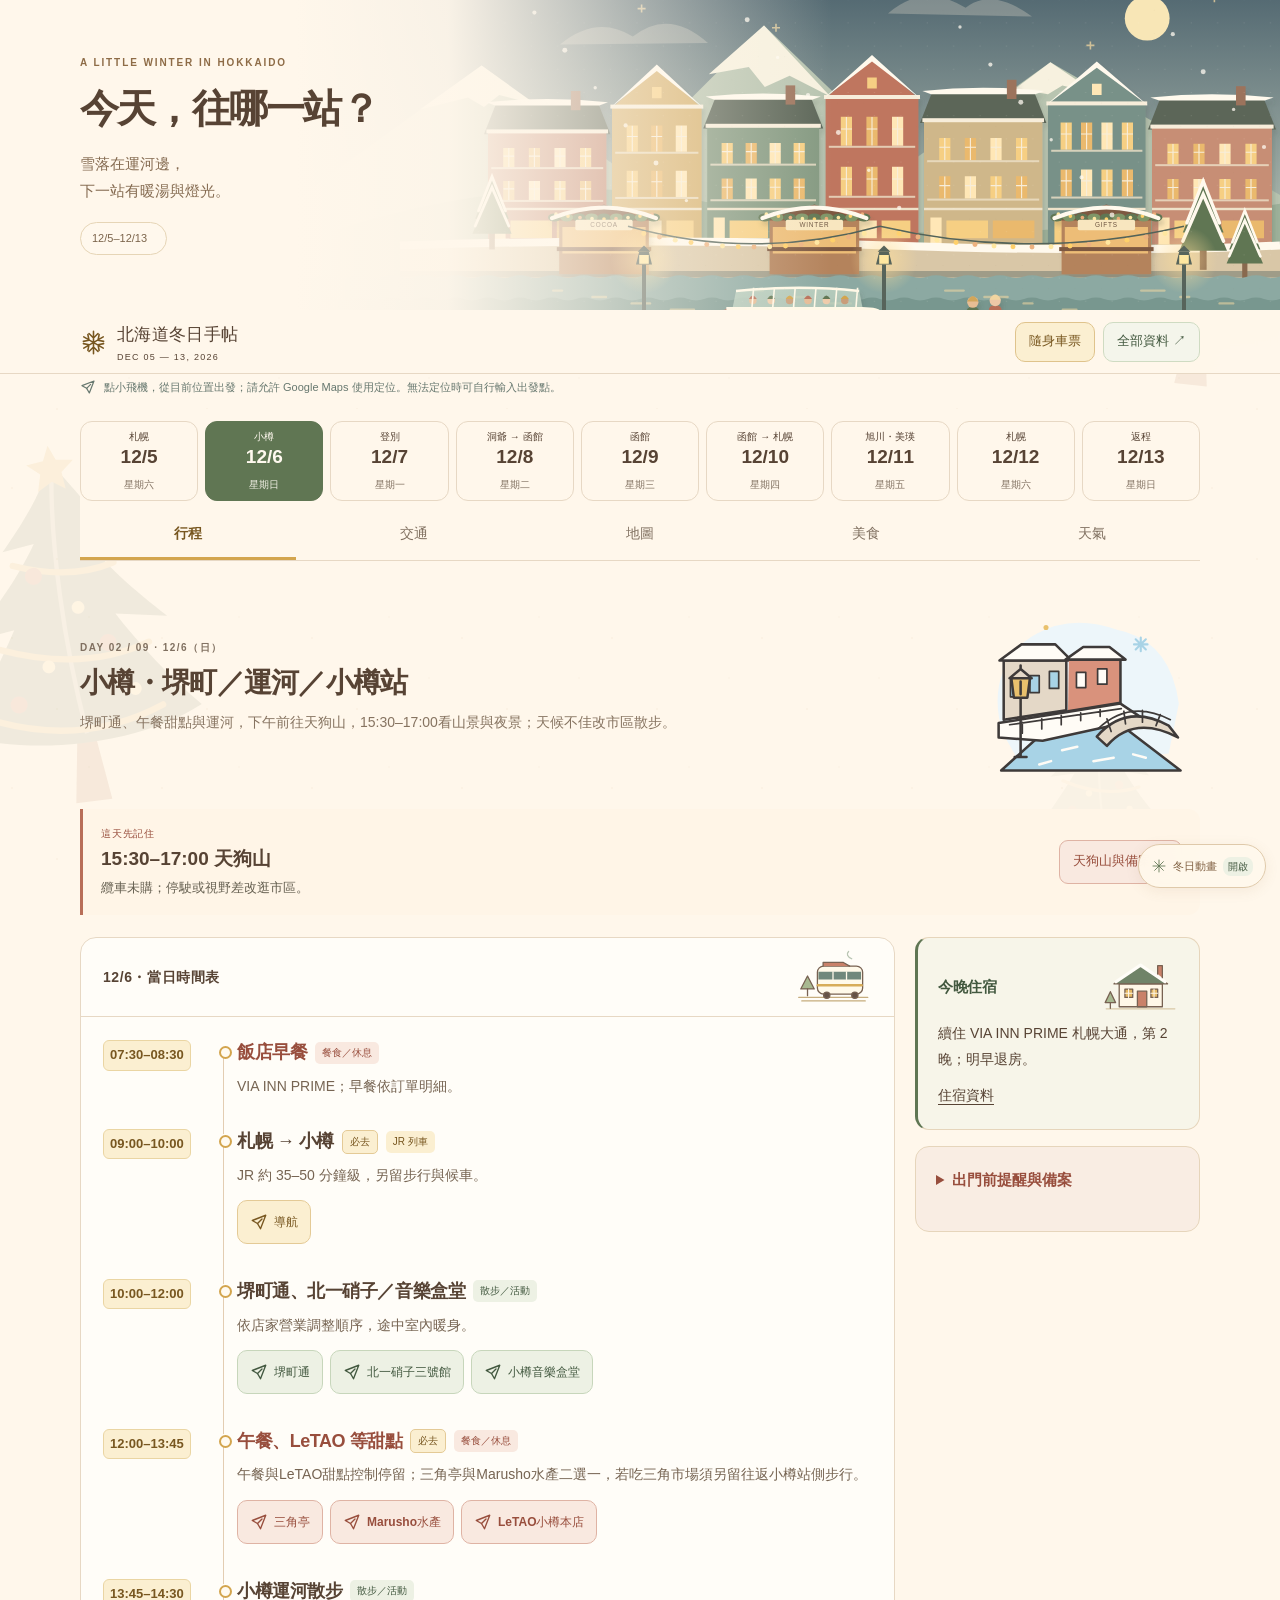
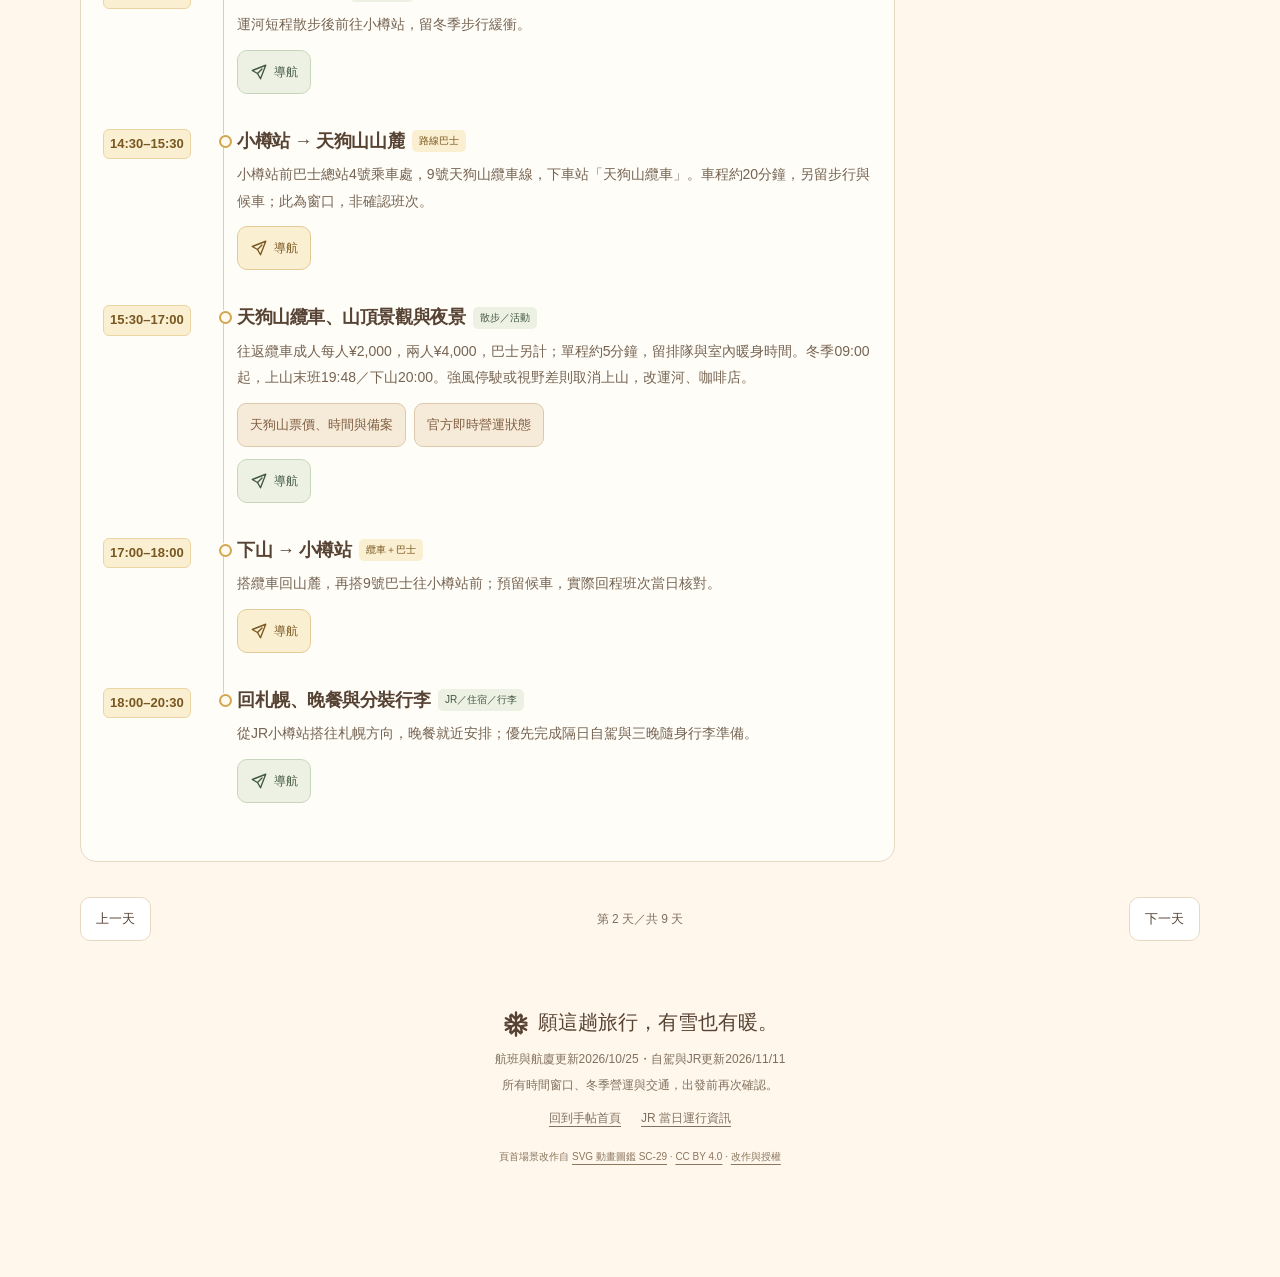
==== commit c08cd89e: "Move winter header above navigation and keep attribution in footer" ====
--- a/2026_hokido/index.html
+++ b/2026_hokido/index.html
@@ -39,8 +39,8 @@
 .day-transport{scroll-margin-top:110px}.transport-list{list-style:none;padding:0;margin:20px 0}.transport-list>li{border-top:1px solid #bbc9c9;padding:20px 0}.transport-meta{display:flex;gap:12px;align-items:center;flex-wrap:wrap;font-size:13px}.transport-list dl{margin:14px 0;display:grid;grid-template-columns:1fr 1fr;gap:16px}.transport-list dt{font-size:12px;color:#526164;margin-bottom:5px}.transport-list dd{margin:0;line-height:1.7}.transport-list p{font-size:14px;margin-bottom:0}@media(max-width:600px){.transport-list dl{grid-template-columns:1fr;gap:10px}.transport-meta{gap:8px}.day-transport{scroll-margin-top:100px}}
 .prep-audit{margin:20px 0 28px;padding:24px;border:2px solid var(--ink);border-radius:20px;background:#fffdf5}.prep-audit table{min-width:0;width:100%;table-layout:fixed}.prep-audit th:first-child{width:24%}.prep-audit th:last-child{width:23%}.prep-audit td,.prep-audit th{overflow-wrap:anywhere}@media(max-width:600px){.prep-audit{padding:16px}.prep-audit table,.prep-audit tbody,.prep-audit tr,.prep-audit td{display:block;width:100%}.prep-audit thead{display:none}.prep-audit tr{border-top:2px solid #c5c5bb;padding:12px 0}.prep-audit td{padding:6px 0;border:0}.prep-audit td:last-child{font-size:13px}}
 </style>
-<link rel="stylesheet" href="./travel-ui.css?v=20261125art"><link rel="stylesheet" href="./atlas-header.css?v=20261125atlas2"></head>
-<body class="daily-reader">
+<link rel="stylesheet" href="./travel-ui.css?v=20261125art"><link rel="stylesheet" href="./atlas-header.css?v=20261125atlas3"></head>
+<body class="daily-reader atlas-top">
   <a class="skip" href="#itinerary">跳到每日行程</a>
   <svg xmlns="http://www.w3.org/2000/svg" width="0" height="0" aria-hidden="true" style="position:absolute;overflow:hidden"><defs>
     <symbol id="i-snow" viewBox="0 0 24 24"><path d="M12 2v20M3.34 7l17.32 10M3.34 17L20.66 7M8 4l4 4 4-4M8 20l4-4 4 4M3 11l5-1-1-5M17 19l-1-5 5-1M3 13l5 1-1 5M17 5l-1 5 5 1"/></symbol>
@@ -217,9 +217,9 @@
     </g></symbol>
   </defs></svg>
 
-  <header class="site-header"><div class="header-inner wrap"><a href="#itinerary" class="brand"><svg class="icon" aria-hidden="true"><use href="#i-snow"/></svg><span>北海道冬日手帖<small>DEC 05 — 13, 2026</small></span></a><nav class="nav" aria-label="主要選單"><a href="./jr.html">隨身車票</a><a href="./resources.html" target="_blank" rel="noopener noreferrer" aria-label="全部資料（另開分頁）">全部資料 <span aria-hidden="true">↗</span></a></nav></div></header>
-
-  <main id="home"><div class="travel-mast atlas-mast wrap"><div class="atlas-stage"><svg class="atlas-panorama" viewBox="0 0 1600 520" preserveAspectRatio="xMaxYMid slice" role="img" aria-labelledby="atlas-header-title atlas-header-desc">
+  
+
+  <div class="travel-mast atlas-mast wrap" id="home"><div class="atlas-stage"><svg class="atlas-panorama" viewBox="0 0 1600 520" preserveAspectRatio="xMaxYMid slice" role="img" aria-labelledby="atlas-header-title atlas-header-desc">
 <title id="atlas-header-title">北海道，暖燈映著運河的紙雕冬景</title><desc id="atlas-header-desc">以SVG動畫圖鑑SC-29改作的北海道冬旅意象：覆雪倉庫、暖色聖誕小攤、遠山與運河倒影，並非地理示意圖。</desc>
 <defs><linearGradient id="atlas-sky" x2="0" y2="1"><stop stop-color="#405865"/><stop offset=".65" stop-color="#acb8ad"/><stop offset="1" stop-color="#eed8b5"/></linearGradient><radialGradient id="atlas-glow"><stop stop-color="#ffdf9a" stop-opacity=".64"/><stop offset="1" stop-color="#ffdf9a" stop-opacity="0"/></radialGradient><filter id="atlas-paper-shadow" x="-20%" y="-25%" width="145%" height="155%"><feDropShadow dx="3" dy="6" stdDeviation="2.5" flood-color="#42544a" flood-opacity=".19"/></filter><pattern id="atlas-paper" width="33" height="29" patternUnits="userSpaceOnUse"><circle cx="4" cy="8" r=".6" fill="#fff9ed" opacity=".22"/><circle cx="24" cy="21" r=".5" fill="#725b45" opacity=".12"/></pattern></defs>
 <rect width="1600" height="520" fill="url(#atlas-sky)"/><path class="atlas-star" d="M802 72v10M797 77h10" stroke="#f1d6a0" stroke-width="2" opacity=".75"/><path class="atlas-star" d="M970 96v10M965 101h10" stroke="#f1d6a0" stroke-width="2" opacity=".75"/><path class="atlas-star" d="M1174 52v10M1169 57h10" stroke="#f1d6a0" stroke-width="2" opacity=".75"/><path class="atlas-star" d="M1363 118v10M1358 123h10" stroke="#f1d6a0" stroke-width="2" opacity=".75"/><path class="atlas-star" d="M1518 59v10M1513 64h10" stroke="#f1d6a0" stroke-width="2" opacity=".75"/><g class="atlas-cloud" fill="#efe7d4" opacity=".28"><path d="M700 122Q746 84 791 112Q836 76 885 120Z"/><path d="M1110 83Q1155 44 1207 76Q1240 50 1290 87Z"/></g><circle cx="1434" cy="89" r="28" fill="#f8e6b6"/>
@@ -228,7 +228,8 @@
 <g transform="translate(755 409)" filter="url(#atlas-paper-shadow)"><rect x="-56.0" y="-69" width="112" height="69" fill="#b4835b"/><rect x="-52.0" y="-59" width="104" height="33.12" fill="#edbd77"/><rect x="-59.0" y="-33.88" width="118" height="5" fill="#7d5840"/><path d="M-64.0 -67L0 -87L64.0 -67Z" fill="#7d5840"/><ellipse cx="-62" cy="-71" rx="8" ry="5" fill="#607653"/><ellipse cx="-46.5" cy="-71" rx="8" ry="5" fill="#7f9667"/><ellipse cx="-31" cy="-71" rx="8" ry="5" fill="#607653"/><ellipse cx="-15.5" cy="-71" rx="8" ry="5" fill="#7f9667"/><ellipse cx="0" cy="-71" rx="8" ry="5" fill="#607653"/><ellipse cx="15.5" cy="-71" rx="8" ry="5" fill="#7f9667"/><ellipse cx="31" cy="-71" rx="8" ry="5" fill="#607653"/><ellipse cx="46.5" cy="-71" rx="8" ry="5" fill="#7f9667"/><ellipse cx="62" cy="-71" rx="8" ry="5" fill="#607653"/><circle class="atlas-lamp" cx="-60" cy="-75" r="2.3" fill="#ffe7a0"/><circle class="atlas-lamp" cx="-45" cy="-72.7" r="2.3" fill="#ffd06a"/><circle class="atlas-lamp" cx="-30" cy="-70.76" r="2.3" fill="#ecab77"/><circle class="atlas-lamp" cx="-15" cy="-69.46" r="2.3" fill="#ffe7a0"/><circle class="atlas-lamp" cx="0" cy="-69" r="2.3" fill="#ffd06a"/><circle class="atlas-lamp" cx="15" cy="-69.46" r="2.3" fill="#ecab77"/><circle class="atlas-lamp" cx="30" cy="-70.76" r="2.3" fill="#ffe7a0"/><circle class="atlas-lamp" cx="45" cy="-72.7" r="2.3" fill="#ffd06a"/><circle class="atlas-lamp" cx="60" cy="-75" r="2.3" fill="#ecab77"/><rect x="-35.84" y="-68" width="71.68" height="13" rx="2" fill="#f8e6bf"/><text x="0" y="-59" text-anchor="middle" font-family="sans-serif" font-size="8" letter-spacing="1" fill="#6a513e">COCOA</text><path d="M-65.0 -70Q0 -97 65.0 -70" fill="none" stroke="#fff9ed" stroke-width="5" stroke-linecap="round"/></g><g transform="translate(1018 409)" filter="url(#atlas-paper-shadow)"><rect x="-56.0" y="-69" width="112" height="69" fill="#b4835b"/><rect x="-52.0" y="-59" width="104" height="33.12" fill="#edbd77"/><rect x="-59.0" y="-33.88" width="118" height="5" fill="#7d5840"/><path d="M-64.0 -67L0 -87L64.0 -67Z" fill="#7d5840"/><ellipse cx="-62" cy="-71" rx="8" ry="5" fill="#607653"/><ellipse cx="-46.5" cy="-71" rx="8" ry="5" fill="#7f9667"/><ellipse cx="-31" cy="-71" rx="8" ry="5" fill="#607653"/><ellipse cx="-15.5" cy="-71" rx="8" ry="5" fill="#7f9667"/><ellipse cx="0" cy="-71" rx="8" ry="5" fill="#607653"/><ellipse cx="15.5" cy="-71" rx="8" ry="5" fill="#7f9667"/><ellipse cx="31" cy="-71" rx="8" ry="5" fill="#607653"/><ellipse cx="46.5" cy="-71" rx="8" ry="5" fill="#7f9667"/><ellipse cx="62" cy="-71" rx="8" ry="5" fill="#607653"/><circle class="atlas-lamp" cx="-60" cy="-75" r="2.3" fill="#ffe7a0"/><circle class="atlas-lamp" cx="-45" cy="-72.7" r="2.3" fill="#ffd06a"/><circle class="atlas-lamp" cx="-30" cy="-70.76" r="2.3" fill="#ecab77"/><circle class="atlas-lamp" cx="-15" cy="-69.46" r="2.3" fill="#ffe7a0"/><circle class="atlas-lamp" cx="0" cy="-69" r="2.3" fill="#ffd06a"/><circle class="atlas-lamp" cx="15" cy="-69.46" r="2.3" fill="#ecab77"/><circle class="atlas-lamp" cx="30" cy="-70.76" r="2.3" fill="#ffe7a0"/><circle class="atlas-lamp" cx="45" cy="-72.7" r="2.3" fill="#ffd06a"/><circle class="atlas-lamp" cx="60" cy="-75" r="2.3" fill="#ecab77"/><rect x="-35.84" y="-68" width="71.68" height="13" rx="2" fill="#f8e6bf"/><text x="0" y="-59" text-anchor="middle" font-family="sans-serif" font-size="8" letter-spacing="1" fill="#6a513e">WINTER</text><path d="M-65.0 -70Q0 -97 65.0 -70" fill="none" stroke="#fff9ed" stroke-width="5" stroke-linecap="round"/></g><g transform="translate(1383 409)" filter="url(#atlas-paper-shadow)"><rect x="-56.0" y="-69" width="112" height="69" fill="#b4835b"/><rect x="-52.0" y="-59" width="104" height="33.12" fill="#edbd77"/><rect x="-59.0" y="-33.88" width="118" height="5" fill="#7d5840"/><path d="M-64.0 -67L0 -87L64.0 -67Z" fill="#7d5840"/><ellipse cx="-62" cy="-71" rx="8" ry="5" fill="#607653"/><ellipse cx="-46.5" cy="-71" rx="8" ry="5" fill="#7f9667"/><ellipse cx="-31" cy="-71" rx="8" ry="5" fill="#607653"/><ellipse cx="-15.5" cy="-71" rx="8" ry="5" fill="#7f9667"/><ellipse cx="0" cy="-71" rx="8" ry="5" fill="#607653"/><ellipse cx="15.5" cy="-71" rx="8" ry="5" fill="#7f9667"/><ellipse cx="31" cy="-71" rx="8" ry="5" fill="#607653"/><ellipse cx="46.5" cy="-71" rx="8" ry="5" fill="#7f9667"/><ellipse cx="62" cy="-71" rx="8" ry="5" fill="#607653"/><circle class="atlas-lamp" cx="-60" cy="-75" r="2.3" fill="#ffe7a0"/><circle class="atlas-lamp" cx="-45" cy="-72.7" r="2.3" fill="#ffd06a"/><circle class="atlas-lamp" cx="-30" cy="-70.76" r="2.3" fill="#ecab77"/><circle class="atlas-lamp" cx="-15" cy="-69.46" r="2.3" fill="#ffe7a0"/><circle class="atlas-lamp" cx="0" cy="-69" r="2.3" fill="#ffd06a"/><circle class="atlas-lamp" cx="15" cy="-69.46" r="2.3" fill="#ecab77"/><circle class="atlas-lamp" cx="30" cy="-70.76" r="2.3" fill="#ffe7a0"/><circle class="atlas-lamp" cx="45" cy="-72.7" r="2.3" fill="#ffd06a"/><circle class="atlas-lamp" cx="60" cy="-75" r="2.3" fill="#ecab77"/><rect x="-35.84" y="-68" width="71.68" height="13" rx="2" fill="#f8e6bf"/><text x="0" y="-59" text-anchor="middle" font-family="sans-serif" font-size="8" letter-spacing="1" fill="#6a513e">GIFTS</text><path d="M-65.0 -70Q0 -97 65.0 -70" fill="none" stroke="#fff9ed" stroke-width="5" stroke-linecap="round"/></g><path d="M785 349Q942.5 393 1100 349" fill="none" stroke="#536359" stroke-width="2"/><circle class="atlas-lamp" cx="804.69" cy="358.16" r="3.1" fill="#ffd06a"/><circle class="atlas-lamp" cx="824.38" cy="362.62" r="3.1" fill="#edb27f"/><circle class="atlas-lamp" cx="844.06" cy="366.41" r="3.1" fill="#ffe7a0"/><circle class="atlas-lamp" cx="863.75" cy="369.5" r="3.1" fill="#ffd06a"/><circle class="atlas-lamp" cx="883.44" cy="371.91" r="3.1" fill="#edb27f"/><circle class="atlas-lamp" cx="903.12" cy="373.62" r="3.1" fill="#ffe7a0"/><circle class="atlas-lamp" cx="922.81" cy="374.66" r="3.1" fill="#ffd06a"/><circle class="atlas-lamp" cx="942.5" cy="375" r="3.1" fill="#edb27f"/><circle class="atlas-lamp" cx="962.19" cy="374.66" r="3.1" fill="#ffe7a0"/><circle class="atlas-lamp" cx="981.88" cy="373.62" r="3.1" fill="#ffd06a"/><circle class="atlas-lamp" cx="1001.56" cy="371.91" r="3.1" fill="#edb27f"/><circle class="atlas-lamp" cx="1021.25" cy="369.5" r="3.1" fill="#ffe7a0"/><circle class="atlas-lamp" cx="1040.94" cy="366.41" r="3.1" fill="#ffd06a"/><circle class="atlas-lamp" cx="1060.62" cy="362.62" r="3.1" fill="#edb27f"/><circle class="atlas-lamp" cx="1080.31" cy="358.16" r="3.1" fill="#ffe7a0"/><path d="M1100 349Q1290.0 393 1480 349" fill="none" stroke="#536359" stroke-width="2"/><circle class="atlas-lamp" cx="1123.75" cy="358.16" r="3.1" fill="#ffd06a"/><circle class="atlas-lamp" cx="1147.5" cy="362.62" r="3.1" fill="#edb27f"/><circle class="atlas-lamp" cx="1171.25" cy="366.41" r="3.1" fill="#ffe7a0"/><circle class="atlas-lamp" cx="1195" cy="369.5" r="3.1" fill="#ffd06a"/><circle class="atlas-lamp" cx="1218.75" cy="371.91" r="3.1" fill="#edb27f"/><circle class="atlas-lamp" cx="1242.5" cy="373.62" r="3.1" fill="#ffe7a0"/><circle class="atlas-lamp" cx="1266.25" cy="374.66" r="3.1" fill="#ffd06a"/><circle class="atlas-lamp" cx="1290" cy="375" r="3.1" fill="#edb27f"/><circle class="atlas-lamp" cx="1313.75" cy="374.66" r="3.1" fill="#ffe7a0"/><circle class="atlas-lamp" cx="1337.5" cy="373.62" r="3.1" fill="#ffd06a"/><circle class="atlas-lamp" cx="1361.25" cy="371.91" r="3.1" fill="#edb27f"/><circle class="atlas-lamp" cx="1385" cy="369.5" r="3.1" fill="#ffe7a0"/><circle class="atlas-lamp" cx="1408.75" cy="366.41" r="3.1" fill="#ffd06a"/><circle class="atlas-lamp" cx="1432.5" cy="362.62" r="3.1" fill="#edb27f"/><circle class="atlas-lamp" cx="1456.25" cy="358.16" r="3.1" fill="#ffe7a0"/>
 <path class="atlas-water atlas-water-0" d="M-120 412Q-110 408.8 -100 412T-80 412Q-70 408.8 -60 412T-40 412Q-30 408.8 -20 412T0 412Q10 408.8 20 412T40 412Q50 408.8 60 412T80 412Q90 408.8 100 412T120 412Q130 408.8 140 412T160 412Q170 408.8 180 412T200 412Q210 408.8 220 412T240 412Q250 408.8 260 412T280 412Q290 408.8 300 412T320 412Q330 408.8 340 412T360 412Q370 408.8 380 412T400 412Q410 408.8 420 412T440 412Q450 408.8 460 412T480 412Q490 408.8 500 412T520 412Q530 408.8 540 412T560 412Q570 408.8 580 412T600 412Q610 408.8 620 412T640 412Q650 408.8 660 412T680 412Q690 408.8 700 412T720 412Q730 408.8 740 412T760 412Q770 408.8 780 412T800 412Q810 408.8 820 412T840 412Q850 408.8 860 412T880 412Q890 408.8 900 412T920 412Q930 408.8 940 412T960 412Q970 408.8 980 412T1000 412Q1010 408.8 1020 412T1040 412Q1050 408.8 1060 412T1080 412Q1090 408.8 1100 412T1120 412Q1130 408.8 1140 412T1160 412Q1170 408.8 1180 412T1200 412Q1210 408.8 1220 412T1240 412Q1250 408.8 1260 412T1280 412Q1290 408.8 1300 412T1320 412Q1330 408.8 1340 412T1360 412Q1370 408.8 1380 412T1400 412Q1410 408.8 1420 412T1440 412Q1450 408.8 1460 412T1480 412Q1490 408.8 1500 412T1520 412Q1530 408.8 1540 412T1560 412Q1570 408.8 1580 412T1600 412Q1610 408.8 1620 412T1640 412Q1650 408.8 1660 412T1680 412Q1690 408.8 1700 412T1720 412Q1730 408.8 1740 412T1760 412Q1770 408.8 1780 412T1800 412L1760 532H-120Z" fill="#8ca9a2"/><path class="atlas-water atlas-water-1" d="M-120 440Q-110 436.4 -100 440T-80 440Q-70 436.4 -60 440T-40 440Q-30 436.4 -20 440T0 440Q10 436.4 20 440T40 440Q50 436.4 60 440T80 440Q90 436.4 100 440T120 440Q130 436.4 140 440T160 440Q170 436.4 180 440T200 440Q210 436.4 220 440T240 440Q250 436.4 260 440T280 440Q290 436.4 300 440T320 440Q330 436.4 340 440T360 440Q370 436.4 380 440T400 440Q410 436.4 420 440T440 440Q450 436.4 460 440T480 440Q490 436.4 500 440T520 440Q530 436.4 540 440T560 440Q570 436.4 580 440T600 440Q610 436.4 620 440T640 440Q650 436.4 660 440T680 440Q690 436.4 700 440T720 440Q730 436.4 740 440T760 440Q770 436.4 780 440T800 440Q810 436.4 820 440T840 440Q850 436.4 860 440T880 440Q890 436.4 900 440T920 440Q930 436.4 940 440T960 440Q970 436.4 980 440T1000 440Q1010 436.4 1020 440T1040 440Q1050 436.4 1060 440T1080 440Q1090 436.4 1100 440T1120 440Q1130 436.4 1140 440T1160 440Q1170 436.4 1180 440T1200 440Q1210 436.4 1220 440T1240 440Q1250 436.4 1260 440T1280 440Q1290 436.4 1300 440T1320 440Q1330 436.4 1340 440T1360 440Q1370 436.4 1380 440T1400 440Q1410 436.4 1420 440T1440 440Q1450 436.4 1460 440T1480 440Q1490 436.4 1500 440T1520 440Q1530 436.4 1540 440T1560 440Q1570 436.4 1580 440T1600 440Q1610 436.4 1620 440T1640 440Q1650 436.4 1660 440T1680 440Q1690 436.4 1700 440T1720 440Q1730 436.4 1740 440T1760 440Q1770 436.4 1780 440T1800 440L1760 560H-120Z" fill="#78978f"/><path class="atlas-water atlas-water-2" d="M-120 467Q-110 463 -100 467T-80 467Q-70 463 -60 467T-40 467Q-30 463 -20 467T0 467Q10 463 20 467T40 467Q50 463 60 467T80 467Q90 463 100 467T120 467Q130 463 140 467T160 467Q170 463 180 467T200 467Q210 463 220 467T240 467Q250 463 260 467T280 467Q290 463 300 467T320 467Q330 463 340 467T360 467Q370 463 380 467T400 467Q410 463 420 467T440 467Q450 463 460 467T480 467Q490 463 500 467T520 467Q530 463 540 467T560 467Q570 463 580 467T600 467Q610 463 620 467T640 467Q650 463 660 467T680 467Q690 463 700 467T720 467Q730 463 740 467T760 467Q770 463 780 467T800 467Q810 463 820 467T840 467Q850 463 860 467T880 467Q890 463 900 467T920 467Q930 463 940 467T960 467Q970 463 980 467T1000 467Q1010 463 1020 467T1040 467Q1050 463 1060 467T1080 467Q1090 463 1100 467T1120 467Q1130 463 1140 467T1160 467Q1170 463 1180 467T1200 467Q1210 463 1220 467T1240 467Q1250 463 1260 467T1280 467Q1290 463 1300 467T1320 467Q1330 463 1340 467T1360 467Q1370 463 1380 467T1400 467Q1410 463 1420 467T1440 467Q1450 463 1460 467T1480 467Q1490 463 1500 467T1520 467Q1530 463 1540 467T1560 467Q1570 463 1580 467T1600 467Q1610 463 1620 467T1640 467Q1650 463 1660 467T1680 467Q1690 463 1700 467T1720 467Q1730 463 1740 467T1760 467Q1770 463 1780 467T1800 467L1760 587H-120Z" fill="#67877f"/><rect x="690" y="428" width="14" height="3" rx="1.5" fill="#f3d9a3" opacity=".55"/><rect x="739" y="436" width="20" height="3" rx="1.5" fill="#f3d9a3" opacity=".55"/><rect x="788" y="444" width="26" height="3" rx="1.5" fill="#f3d9a3" opacity=".55"/><rect x="837" y="452" width="32" height="3" rx="1.5" fill="#f3d9a3" opacity=".55"/><rect x="886" y="460" width="14" height="3" rx="1.5" fill="#f3d9a3" opacity=".55"/><rect x="935" y="428" width="20" height="3" rx="1.5" fill="#f3d9a3" opacity=".55"/><rect x="984" y="436" width="26" height="3" rx="1.5" fill="#f3d9a3" opacity=".55"/><rect x="1033" y="444" width="32" height="3" rx="1.5" fill="#f3d9a3" opacity=".55"/><rect x="1082" y="452" width="14" height="3" rx="1.5" fill="#f3d9a3" opacity=".55"/><rect x="1131" y="460" width="20" height="3" rx="1.5" fill="#f3d9a3" opacity=".55"/><rect x="1180" y="428" width="26" height="3" rx="1.5" fill="#f3d9a3" opacity=".55"/><rect x="1229" y="436" width="32" height="3" rx="1.5" fill="#f3d9a3" opacity=".55"/><rect x="1278" y="444" width="14" height="3" rx="1.5" fill="#f3d9a3" opacity=".55"/><rect x="1327" y="452" width="20" height="3" rx="1.5" fill="#f3d9a3" opacity=".55"/><rect x="1376" y="460" width="26" height="3" rx="1.5" fill="#f3d9a3" opacity=".55"/><rect x="1425" y="428" width="32" height="3" rx="1.5" fill="#f3d9a3" opacity=".55"/><rect x="1474" y="436" width="14" height="3" rx="1.5" fill="#f3d9a3" opacity=".55"/><rect x="1523" y="444" width="20" height="3" rx="1.5" fill="#f3d9a3" opacity=".55"/><g transform="translate(0 462)"><g class="atlas-boat-route"><g class="atlas-boat-bob"><path d="M-116 4q-24-5-49 0M-110 10q-18-3-37 1" fill="none" stroke="#eff4df" stroke-width="2.4" stroke-linecap="round" opacity=".7"/><g filter="url(#atlas-paper-shadow)"><path d="M-92 -12L78 -12Q100 -12 104 -4L96 4H-88Q-94 0-92 -12Z" fill="#fff8e6"/><rect x="-90" y="-6" width="186" height="3" fill="#b86e58"/><path d="M-84 -12L-80 -32Q0 -40 74 -32L78 -12Z" fill="#bdd2c2" opacity=".8"/><circle cx="-59" cy="-20" r="4.7" fill="#e5bb95"/><path d="M-64 -22Q-59 -31 -54 -22Z" fill="#b86e58"/><circle cx="-36" cy="-20" r="4.7" fill="#efcbaa"/><path d="M-41 -22Q-36 -31 -31 -22Z" fill="#607653"/><circle cx="-13" cy="-20" r="4.7" fill="#c99d79"/><path d="M-18 -22Q-13 -31 -8 -22Z" fill="#d3a54e"/><circle cx="10" cy="-20" r="4.7" fill="#e5bb95"/><path d="M5 -22Q10 -31 15 -22Z" fill="#b86e58"/><circle cx="33" cy="-20" r="4.7" fill="#efcbaa"/><path d="M28 -22Q33 -31 38 -22Z" fill="#607653"/><circle cx="56" cy="-20" r="4.7" fill="#c99d79"/><path d="M51 -22Q56 -31 61 -22Z" fill="#d3a54e"/><path d="M-80 -32Q0 -40 74 -32" fill="none" stroke="#fff8e6" stroke-width="3"/><path d="M-60 -12L-58 -36" stroke="#fff8e6" stroke-width="2"/><path d="M-34 -12L-32 -36" stroke="#fff8e6" stroke-width="2"/><path d="M-8 -12L-6 -36" stroke="#fff8e6" stroke-width="2"/><path d="M18 -12L20 -36" stroke="#fff8e6" stroke-width="2"/><path d="M44 -12L46 -36" stroke="#fff8e6" stroke-width="2"/><path d="M70 -12L72 -36" stroke="#fff8e6" stroke-width="2"/><path d="M-92 -10L-98 -6L-92 -2Z" fill="#b86e58"/></g></g></g></g><path d="M380 483Q738 474 1056 484T1600 479V520H380Z" fill="#f6edda"/><g transform="translate(805 493)"><circle cx="0" cy="-102" r="42" fill="url(#atlas-glow)"/><rect x="-2.5" y="-96" width="5" height="96" fill="#57645b"/><rect x="-7" y="-4" width="14" height="6" rx="2" fill="#57645b"/><path d="M-10 -96H10L6 -112H-6Z" fill="#57645b"/><rect x="-6" y="-108" width="12" height="11" fill="#ffe7a0"/><path d="M-8 -112L0 -120L8 -112Z" fill="#57645b"/></g><g transform="translate(1105 493)"><circle cx="0" cy="-102" r="42" fill="url(#atlas-glow)"/><rect x="-2.5" y="-96" width="5" height="96" fill="#57645b"/><rect x="-7" y="-4" width="14" height="6" rx="2" fill="#57645b"/><path d="M-10 -96H10L6 -112H-6Z" fill="#57645b"/><rect x="-6" y="-108" width="12" height="11" fill="#ffe7a0"/><path d="M-8 -112L0 -120L8 -112Z" fill="#57645b"/></g><g transform="translate(1480 493)"><circle cx="0" cy="-102" r="42" fill="url(#atlas-glow)"/><rect x="-2.5" y="-96" width="5" height="96" fill="#57645b"/><rect x="-7" y="-4" width="14" height="6" rx="2" fill="#57645b"/><path d="M-10 -96H10L6 -112H-6Z" fill="#57645b"/><rect x="-6" y="-108" width="12" height="11" fill="#ffe7a0"/><path d="M-8 -112L0 -120L8 -112Z" fill="#57645b"/></g>
 <g transform="translate(1230 492)" filter="url(#atlas-paper-shadow)"><rect x="-44" y="-20" width="88" height="5" rx="2" fill="#98724f"/><rect x="-44" y="-36" width="88" height="5" rx="2" fill="#98724f"/><path d="M-39 -20V0M39 -20V0" stroke="#697065" stroke-width="4"/><g transform="translate(-14 -18)"><rect x="-8" y="-24" width="16" height="24" rx="6" fill="#607653"/><circle cy="-30" r="7" fill="#e7bd94"/><path d="M-7 -31Q0 -44 7 -31Z" fill="#d2a65a"/><rect x="6" y="-14" width="5" height="7" rx="1" fill="#fff4db"/><path d="M-6 0V16M4 0V16" stroke="#665748" stroke-width="5"/></g><g transform="translate(14 -18)"><rect x="-8" y="-26" width="16" height="26" rx="6" fill="#b86e58"/><circle cy="-32" r="7" fill="#edc7a7"/><path d="M-7 -33Q0 -46 7 -33Z" fill="#f1d5a0"/><rect x="-11" y="-14" width="5" height="7" rx="1" fill="#fff4db"/><path d="M-4 0V16M6 0V16" stroke="#665748" stroke-width="5"/></g></g>
-<circle class="atlas-flurry" style="animation-delay:-0.0s" cx="630" cy="35" r="2.1" fill="#fffaf0" opacity=".75"/><circle class="atlas-flurry" style="animation-delay:-0.41s" cx="668" cy="82" r="2.6" fill="#fffaf0" opacity=".75"/><circle class="atlas-flurry" style="animation-delay:-0.82s" cx="706" cy="129" r="3.1" fill="#fffaf0" opacity=".75"/><circle class="atlas-flurry" style="animation-delay:-1.23s" cx="744" cy="176" r="2.1" fill="#fffaf0" opacity=".75"/><circle class="atlas-flurry" style="animation-delay:-1.64s" cx="782" cy="223" r="2.6" fill="#fffaf0" opacity=".75"/><circle class="atlas-flurry" style="animation-delay:-2.05s" cx="820" cy="270" r="3.1" fill="#fffaf0" opacity=".75"/><circle class="atlas-flurry" style="animation-delay:-2.46s" cx="858" cy="317" r="2.1" fill="#fffaf0" opacity=".75"/><circle class="atlas-flurry" style="animation-delay:-2.8699999999999997s" cx="896" cy="44" r="2.6" fill="#fffaf0" opacity=".75"/><circle class="atlas-flurry" style="animation-delay:-3.28s" cx="934" cy="91" r="3.1" fill="#fffaf0" opacity=".75"/><circle class="atlas-flurry" style="animation-delay:-3.69s" cx="972" cy="138" r="2.1" fill="#fffaf0" opacity=".75"/><circle class="atlas-flurry" style="animation-delay:-4.1s" cx="1010" cy="185" r="2.6" fill="#fffaf0" opacity=".75"/><circle class="atlas-flurry" style="animation-delay:-4.51s" cx="1048" cy="232" r="3.1" fill="#fffaf0" opacity=".75"/><circle class="atlas-flurry" style="animation-delay:-4.92s" cx="1086" cy="279" r="2.1" fill="#fffaf0" opacity=".75"/><circle class="atlas-flurry" style="animation-delay:-5.33s" cx="1124" cy="326" r="2.6" fill="#fffaf0" opacity=".75"/><circle class="atlas-flurry" style="animation-delay:-5.739999999999999s" cx="1162" cy="53" r="3.1" fill="#fffaf0" opacity=".75"/><circle class="atlas-flurry" style="animation-delay:-6.1499999999999995s" cx="1200" cy="100" r="2.1" fill="#fffaf0" opacity=".75"/><circle class="atlas-flurry" style="animation-delay:-6.56s" cx="1238" cy="147" r="2.6" fill="#fffaf0" opacity=".75"/><circle class="atlas-flurry" style="animation-delay:-6.97s" cx="1276" cy="194" r="3.1" fill="#fffaf0" opacity=".75"/><circle class="atlas-flurry" style="animation-delay:-7.38s" cx="1314" cy="241" r="2.1" fill="#fffaf0" opacity=".75"/><circle class="atlas-flurry" style="animation-delay:-7.789999999999999s" cx="1352" cy="288" r="2.6" fill="#fffaf0" opacity=".75"/><circle class="atlas-flurry" style="animation-delay:-8.2s" cx="1390" cy="335" r="3.1" fill="#fffaf0" opacity=".75"/><circle class="atlas-flurry" style="animation-delay:-8.61s" cx="1428" cy="62" r="2.1" fill="#fffaf0" opacity=".75"/><circle class="atlas-flurry" style="animation-delay:-9.02s" cx="1466" cy="109" r="2.6" fill="#fffaf0" opacity=".75"/><circle class="atlas-flurry" style="animation-delay:-9.43s" cx="1504" cy="156" r="3.1" fill="#fffaf0" opacity=".75"/><circle class="atlas-flurry" style="animation-delay:-9.84s" cx="1542" cy="203" r="2.1" fill="#fffaf0" opacity=".75"/><circle class="atlas-flurry" style="animation-delay:-10.25s" cx="1580" cy="250" r="2.6" fill="#fffaf0" opacity=".75"/><rect width="1600" height="520" fill="url(#atlas-paper)" pointer-events="none"/></svg></div><div class="atlas-copy"><p class="eyebrow">A LITTLE WINTER IN HOKKAIDO</p><h1>今天，往哪一站？</h1><p class="atlas-intro">雪落在運河邊，<br>下一站有暖湯與燈光。</p><p class="atlas-dates">12/5–12/13 <span class="mast-count" id="mast-count"></span></p></div><p class="atlas-credit">冬旅意象 · <a href="https://github.com/erwin50331/svg-scene-atlas/blob/main/scenes/SC-29-copenhagen-nyhavn-papercraft.html" target="_blank" rel="noopener noreferrer">SVG 動畫圖鑑改作</a></p></div>
+<circle class="atlas-flurry" style="animation-delay:-0.0s" cx="630" cy="35" r="2.1" fill="#fffaf0" opacity=".75"/><circle class="atlas-flurry" style="animation-delay:-0.41s" cx="668" cy="82" r="2.6" fill="#fffaf0" opacity=".75"/><circle class="atlas-flurry" style="animation-delay:-0.82s" cx="706" cy="129" r="3.1" fill="#fffaf0" opacity=".75"/><circle class="atlas-flurry" style="animation-delay:-1.23s" cx="744" cy="176" r="2.1" fill="#fffaf0" opacity=".75"/><circle class="atlas-flurry" style="animation-delay:-1.64s" cx="782" cy="223" r="2.6" fill="#fffaf0" opacity=".75"/><circle class="atlas-flurry" style="animation-delay:-2.05s" cx="820" cy="270" r="3.1" fill="#fffaf0" opacity=".75"/><circle class="atlas-flurry" style="animation-delay:-2.46s" cx="858" cy="317" r="2.1" fill="#fffaf0" opacity=".75"/><circle class="atlas-flurry" style="animation-delay:-2.8699999999999997s" cx="896" cy="44" r="2.6" fill="#fffaf0" opacity=".75"/><circle class="atlas-flurry" style="animation-delay:-3.28s" cx="934" cy="91" r="3.1" fill="#fffaf0" opacity=".75"/><circle class="atlas-flurry" style="animation-delay:-3.69s" cx="972" cy="138" r="2.1" fill="#fffaf0" opacity=".75"/><circle class="atlas-flurry" style="animation-delay:-4.1s" cx="1010" cy="185" r="2.6" fill="#fffaf0" opacity=".75"/><circle class="atlas-flurry" style="animation-delay:-4.51s" cx="1048" cy="232" r="3.1" fill="#fffaf0" opacity=".75"/><circle class="atlas-flurry" style="animation-delay:-4.92s" cx="1086" cy="279" r="2.1" fill="#fffaf0" opacity=".75"/><circle class="atlas-flurry" style="animation-delay:-5.33s" cx="1124" cy="326" r="2.6" fill="#fffaf0" opacity=".75"/><circle class="atlas-flurry" style="animation-delay:-5.739999999999999s" cx="1162" cy="53" r="3.1" fill="#fffaf0" opacity=".75"/><circle class="atlas-flurry" style="animation-delay:-6.1499999999999995s" cx="1200" cy="100" r="2.1" fill="#fffaf0" opacity=".75"/><circle class="atlas-flurry" style="animation-delay:-6.56s" cx="1238" cy="147" r="2.6" fill="#fffaf0" opacity=".75"/><circle class="atlas-flurry" style="animation-delay:-6.97s" cx="1276" cy="194" r="3.1" fill="#fffaf0" opacity=".75"/><circle class="atlas-flurry" style="animation-delay:-7.38s" cx="1314" cy="241" r="2.1" fill="#fffaf0" opacity=".75"/><circle class="atlas-flurry" style="animation-delay:-7.789999999999999s" cx="1352" cy="288" r="2.6" fill="#fffaf0" opacity=".75"/><circle class="atlas-flurry" style="animation-delay:-8.2s" cx="1390" cy="335" r="3.1" fill="#fffaf0" opacity=".75"/><circle class="atlas-flurry" style="animation-delay:-8.61s" cx="1428" cy="62" r="2.1" fill="#fffaf0" opacity=".75"/><circle class="atlas-flurry" style="animation-delay:-9.02s" cx="1466" cy="109" r="2.6" fill="#fffaf0" opacity=".75"/><circle class="atlas-flurry" style="animation-delay:-9.43s" cx="1504" cy="156" r="3.1" fill="#fffaf0" opacity=".75"/><circle class="atlas-flurry" style="animation-delay:-9.84s" cx="1542" cy="203" r="2.1" fill="#fffaf0" opacity=".75"/><circle class="atlas-flurry" style="animation-delay:-10.25s" cx="1580" cy="250" r="2.6" fill="#fffaf0" opacity=".75"/><rect width="1600" height="520" fill="url(#atlas-paper)" pointer-events="none"/></svg></div><div class="atlas-copy"><p class="eyebrow">A LITTLE WINTER IN HOKKAIDO</p><h1>今天，往哪一站？</h1><p class="atlas-intro">雪落在運河邊，<br>下一站有暖湯與燈光。</p><p class="atlas-dates">12/5–12/13 <span class="mast-count" id="mast-count"></span></p></div></div><header class="site-header"><div class="header-inner wrap"><a href="#itinerary" class="brand"><svg class="icon" aria-hidden="true"><use href="#i-snow"/></svg><span>北海道冬日手帖<small>DEC 05 — 13, 2026</small></span></a><nav class="nav" aria-label="主要選單"><a href="./jr.html">隨身車票</a><a href="./resources.html" target="_blank" rel="noopener noreferrer" aria-label="全部資料（另開分頁）">全部資料 <span aria-hidden="true">↗</span></a></nav></div></header>
+<main id="trip-content">
     <div class="wrap">
       
       
@@ -528,6 +529,6 @@
   })();
 
 </script>
-<script src="./travel-ui.js?v=20261125library" defer></script><script src="./travel-navigation.js?v=20261124b" defer></script><script src="./travel-illustrations.js?v=20261125art" defer></script>
+<script src="./travel-ui.js?v=20261125library" defer></script><script src="./travel-navigation.js?v=20261125atlas-top" defer></script><script src="./travel-illustrations.js?v=20261125art" defer></script>
   <script src="./winter-ambience.js?v=20261125accents" defer></script></body>
 </html>
--- a/2026_hokido/atlas-header.css
+++ b/2026_hokido/atlas-header.css
@@ -1,5 +1,8 @@
 /* SC-29 derivative scene; attribution and licenses: atlas-header.LICENSE.txt. */
 .daily-reader .travel-mast.atlas-mast{position:relative;display:flex;align-items:center;min-height:310px;padding:32px;margin-top:22px;margin-bottom:14px;border:1px solid #e6d5bd;border-radius:22px;overflow:hidden;background:#fff7eb;isolation:isolate;box-shadow:0 5px 20px #94723f08}
+.daily-reader.atlas-top{padding-top:0}
+.daily-reader.atlas-top .travel-mast.atlas-mast{width:100%;margin:0;border:0;border-radius:0;box-shadow:none;padding-inline:max(32px,calc((100vw - 1120px)/2))}
+.daily-reader.atlas-top .site-header{position:sticky;top:0;left:auto;width:100%;z-index:50}
 .atlas-stage{position:absolute;inset:0;z-index:-1;pointer-events:none;overflow:hidden}
 .atlas-stage:after{content:'';position:absolute;inset:0;background:linear-gradient(90deg,#fff7eb 0%,#fff7eb 23%,#fff7ebf5 35%,#fff7eb9e 46%,#fff7eb00 65%)}
 .atlas-panorama{display:block;width:100%;height:100%;max-width:none}
@@ -8,8 +11,6 @@
 .daily-reader .atlas-copy h1{font-size:clamp(28px,3.1vw,39px);line-height:1.35;letter-spacing:-.045em;margin:0 0 14px;color:#574334}
 .daily-reader .atlas-copy .atlas-intro{font-size:15px;line-height:1.8;margin:0 0 18px;color:#856b51}
 .daily-reader .atlas-copy .atlas-dates{display:inline-block;font-size:11px;line-height:1.7;margin:0;padding:6px 11px;border:1px solid #e6d5b6;border-radius:30px;background:#fff9eeeb;color:#7b644b}
-.daily-reader .atlas-mast .atlas-credit{position:absolute;right:12px;bottom:5px;margin:0;padding:0 7px;border-radius:7px;background:#fff7ebdb;color:#6f6554;font-size:9px;line-height:1.5}
-.atlas-credit a{display:inline-flex;align-items:center;min-height:27px;color:inherit;text-decoration-thickness:1px;text-underline-offset:3px}
 .atlas-mast+.winter-clearing{display:none}
 .atlas-license-credit{font-size:10px!important;line-height:1.8;color:#8b7660;margin-top:12px!important}
 .atlas-license-credit a{display:inline-flex;align-items:center;min-height:32px}
@@ -31,6 +32,7 @@
 @media(min-width:681px) and (max-width:899px){.daily-reader .travel-mast.atlas-mast{min-height:280px;padding:25px}.atlas-copy{max-width:49%}.daily-reader .atlas-copy .eyebrow{font-size:8px}.daily-reader .atlas-copy h1{font-size:28px}.daily-reader .atlas-copy .atlas-intro{font-size:13px}}
 @media(max-width:680px){
   .daily-reader .travel-mast.atlas-mast{min-height:278px;padding:19px 20px 22px;margin-top:14px;margin-bottom:12px;border-radius:17px;align-items:flex-start}
+  .daily-reader.atlas-top .travel-mast.atlas-mast{margin:0;padding:19px 20px 22px;border-radius:0}
   .atlas-copy{max-width:100%;padding:0}
   .daily-reader .atlas-copy .eyebrow{font-size:8px;letter-spacing:.14em;margin-bottom:7px}
   .daily-reader .atlas-copy h1{font-size:26px;line-height:1.35;margin-bottom:7px}
@@ -39,9 +41,8 @@
   .daily-reader .atlas-copy .atlas-dates{font-size:9px;padding:4px 9px}
   .atlas-stage{inset:87px -8px 0 0}
   .atlas-stage:after{background:linear-gradient(180deg,#fff7eb 0%,#fff7eb8c 20%,#fff7eb00 53%)}
-  .daily-reader .atlas-mast .atlas-credit{right:6px;bottom:3px;font-size:8px;max-width:calc(100% - 12px)}
-  .atlas-credit a{min-height:23px}
 }
 @media(max-width:350px){.daily-reader .travel-mast.atlas-mast{padding-inline:15px;min-height:270px}.daily-reader .atlas-copy h1{font-size:23px}.daily-reader .atlas-copy .atlas-intro{font-size:10px}}
+@media(max-width:350px){.daily-reader.atlas-top .travel-mast.atlas-mast{padding-inline:15px}}
 @media(prefers-reduced-motion:reduce){.atlas-stage *{animation:none!important}}
-@media print{.daily-reader .travel-mast.atlas-mast{min-height:0;padding:0;border:0;box-shadow:none;margin:10px 0}.atlas-stage,.atlas-credit{display:none}.atlas-copy{max-width:100%}}
+@media print{.daily-reader .travel-mast.atlas-mast{min-height:0;padding:0;border:0;box-shadow:none;margin:10px 0}.atlas-stage{display:none}.atlas-copy{max-width:100%}}
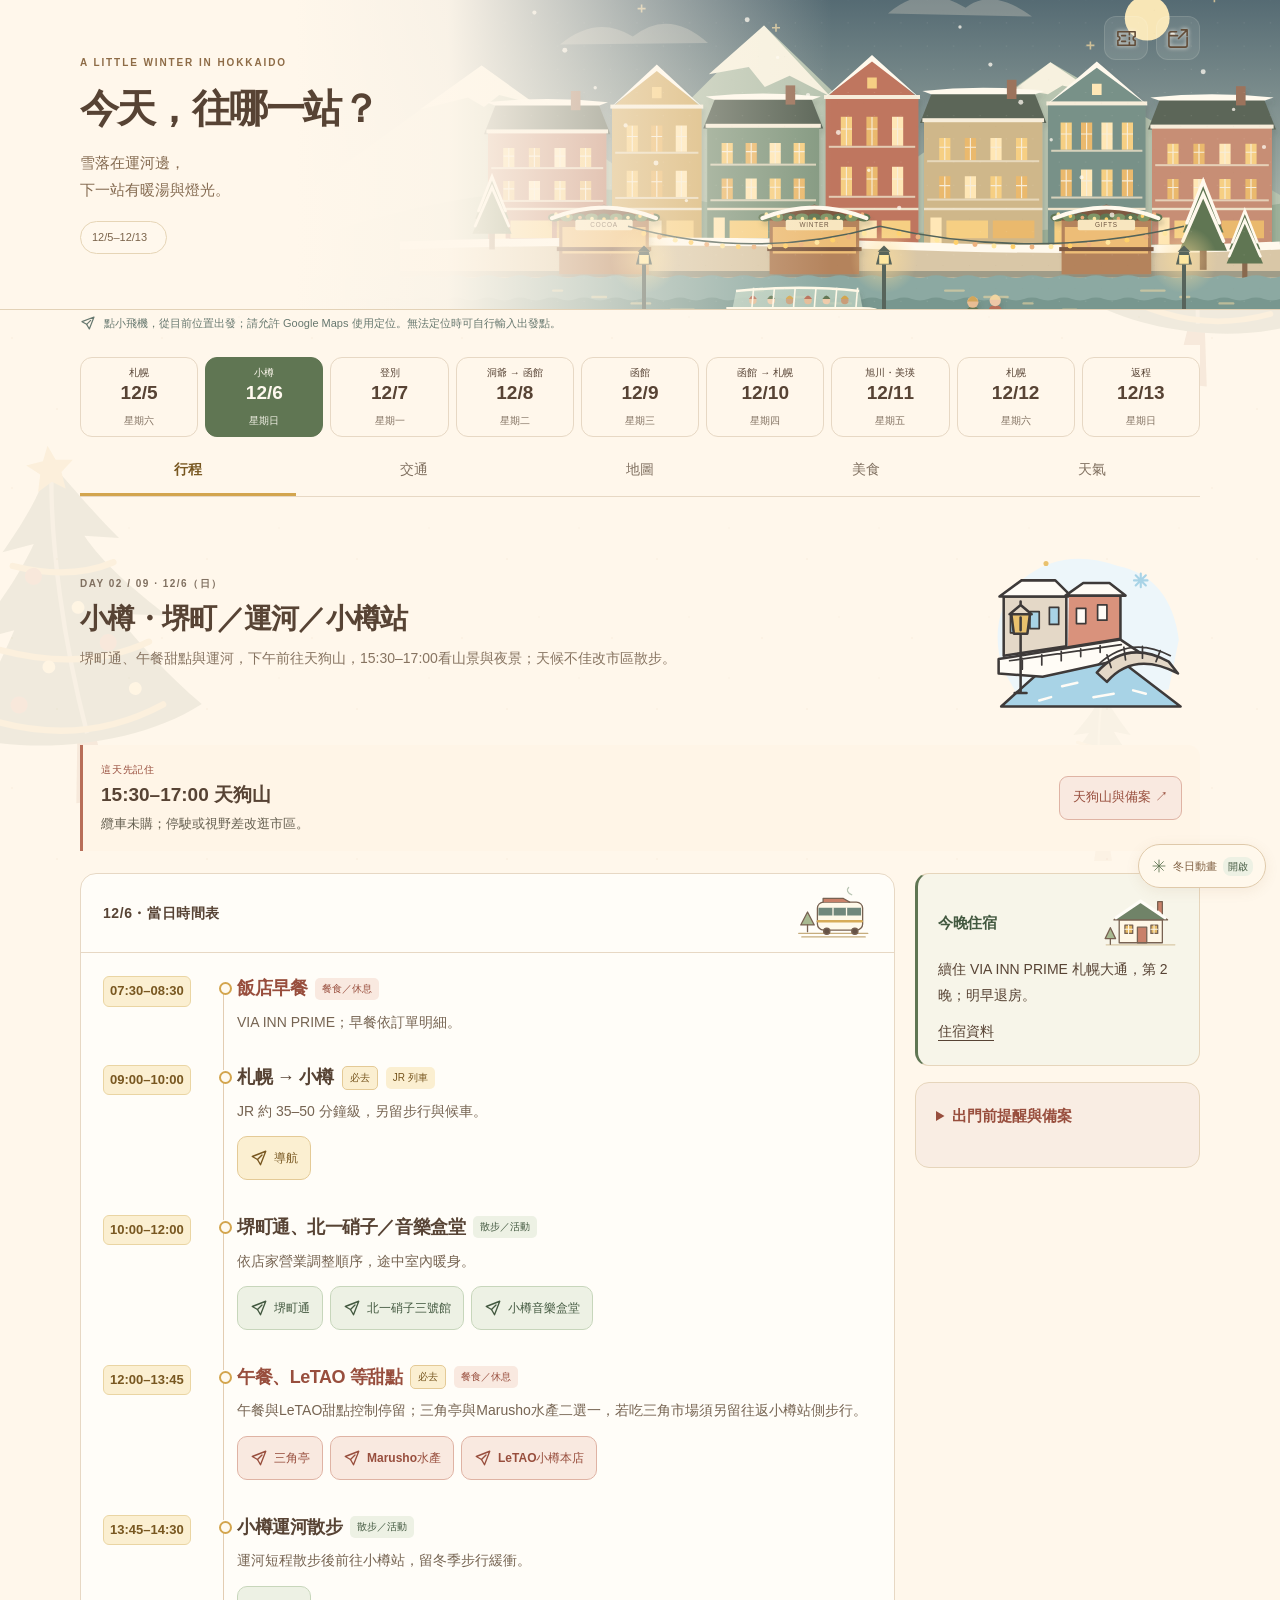
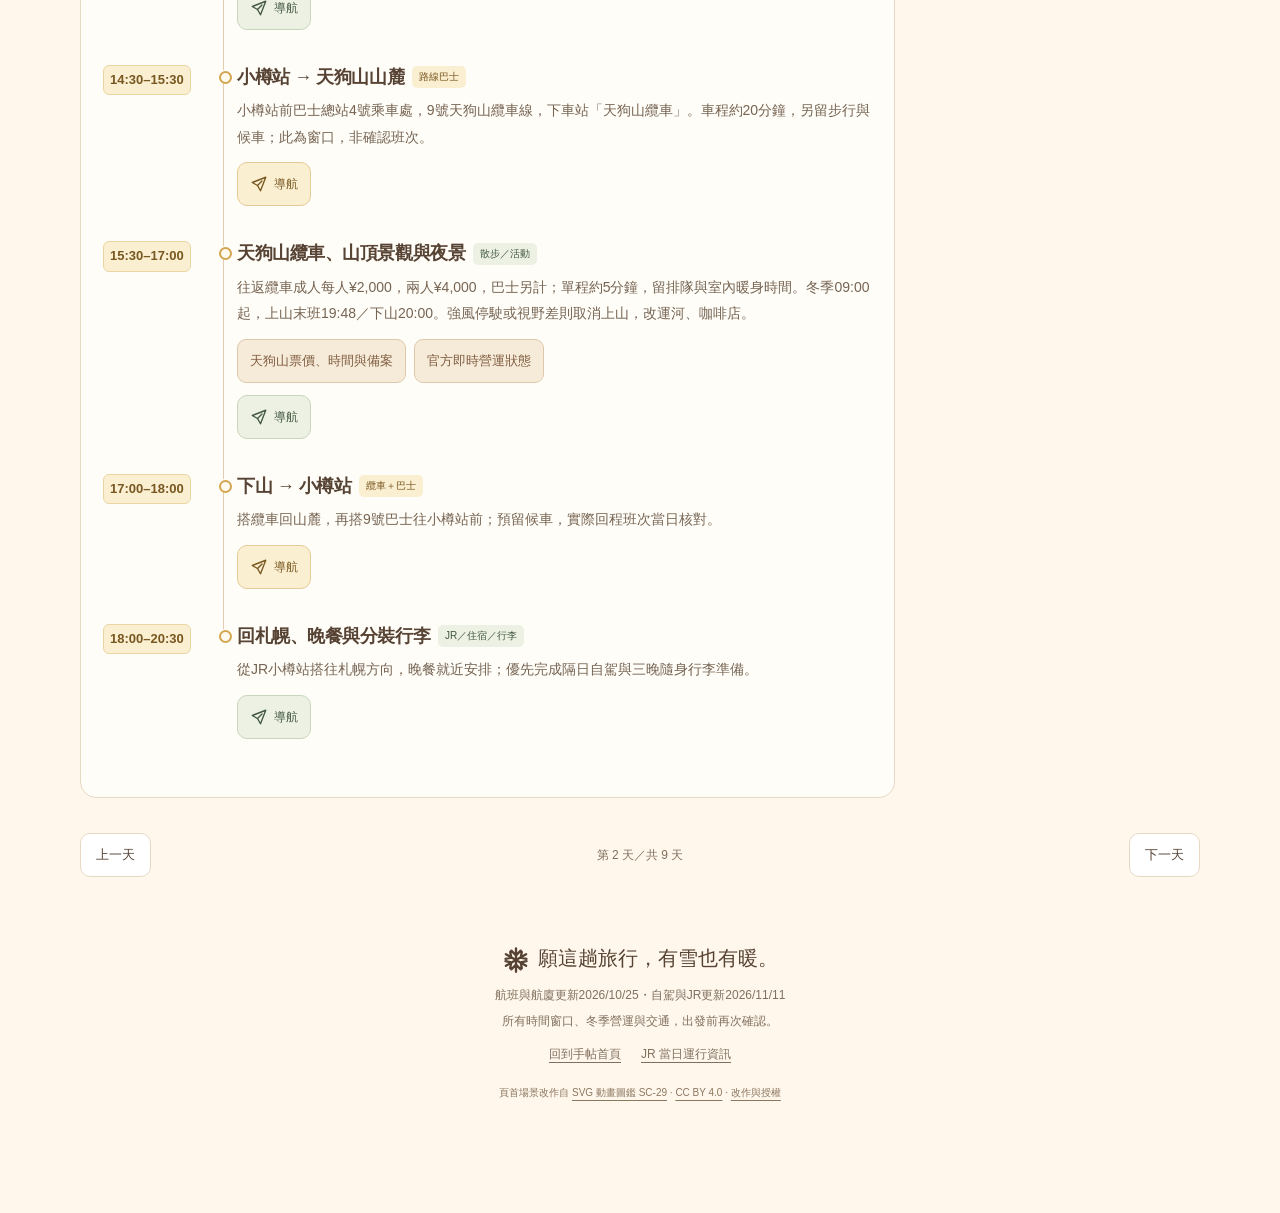
==== commit a92a3df6: "Refine compact header icons and enable mobile day swipes" ====
--- a/2026_hokido/index.html
+++ b/2026_hokido/index.html
@@ -39,7 +39,7 @@
 .day-transport{scroll-margin-top:110px}.transport-list{list-style:none;padding:0;margin:20px 0}.transport-list>li{border-top:1px solid #bbc9c9;padding:20px 0}.transport-meta{display:flex;gap:12px;align-items:center;flex-wrap:wrap;font-size:13px}.transport-list dl{margin:14px 0;display:grid;grid-template-columns:1fr 1fr;gap:16px}.transport-list dt{font-size:12px;color:#526164;margin-bottom:5px}.transport-list dd{margin:0;line-height:1.7}.transport-list p{font-size:14px;margin-bottom:0}@media(max-width:600px){.transport-list dl{grid-template-columns:1fr;gap:10px}.transport-meta{gap:8px}.day-transport{scroll-margin-top:100px}}
 .prep-audit{margin:20px 0 28px;padding:24px;border:2px solid var(--ink);border-radius:20px;background:#fffdf5}.prep-audit table{min-width:0;width:100%;table-layout:fixed}.prep-audit th:first-child{width:24%}.prep-audit th:last-child{width:23%}.prep-audit td,.prep-audit th{overflow-wrap:anywhere}@media(max-width:600px){.prep-audit{padding:16px}.prep-audit table,.prep-audit tbody,.prep-audit tr,.prep-audit td{display:block;width:100%}.prep-audit thead{display:none}.prep-audit tr{border-top:2px solid #c5c5bb;padding:12px 0}.prep-audit td{padding:6px 0;border:0}.prep-audit td:last-child{font-size:13px}}
 </style>
-<link rel="stylesheet" href="./travel-ui.css?v=20261125art"><link rel="stylesheet" href="./atlas-header.css?v=20261125atlas3"></head>
+<link rel="stylesheet" href="./travel-ui.css?v=20261125swipe"><link rel="stylesheet" href="./atlas-header.css?v=20261125compact"></head>
 <body class="daily-reader atlas-top">
   <a class="skip" href="#itinerary">跳到每日行程</a>
   <svg xmlns="http://www.w3.org/2000/svg" width="0" height="0" aria-hidden="true" style="position:absolute;overflow:hidden"><defs>
@@ -219,7 +219,7 @@
 
   
 
-  <div class="travel-mast atlas-mast wrap" id="home"><div class="atlas-stage"><svg class="atlas-panorama" viewBox="0 0 1600 520" preserveAspectRatio="xMaxYMid slice" role="img" aria-labelledby="atlas-header-title atlas-header-desc">
+  <div class="atlas-shell" id="home"><header class="site-header atlas-header"><div class="travel-mast atlas-mast wrap"><div class="atlas-stage"><svg class="atlas-panorama" viewBox="0 0 1600 520" preserveAspectRatio="xMaxYMid slice" role="img" aria-labelledby="atlas-header-title atlas-header-desc">
 <title id="atlas-header-title">北海道，暖燈映著運河的紙雕冬景</title><desc id="atlas-header-desc">以SVG動畫圖鑑SC-29改作的北海道冬旅意象：覆雪倉庫、暖色聖誕小攤、遠山與運河倒影，並非地理示意圖。</desc>
 <defs><linearGradient id="atlas-sky" x2="0" y2="1"><stop stop-color="#405865"/><stop offset=".65" stop-color="#acb8ad"/><stop offset="1" stop-color="#eed8b5"/></linearGradient><radialGradient id="atlas-glow"><stop stop-color="#ffdf9a" stop-opacity=".64"/><stop offset="1" stop-color="#ffdf9a" stop-opacity="0"/></radialGradient><filter id="atlas-paper-shadow" x="-20%" y="-25%" width="145%" height="155%"><feDropShadow dx="3" dy="6" stdDeviation="2.5" flood-color="#42544a" flood-opacity=".19"/></filter><pattern id="atlas-paper" width="33" height="29" patternUnits="userSpaceOnUse"><circle cx="4" cy="8" r=".6" fill="#fff9ed" opacity=".22"/><circle cx="24" cy="21" r=".5" fill="#725b45" opacity=".12"/></pattern></defs>
 <rect width="1600" height="520" fill="url(#atlas-sky)"/><path class="atlas-star" d="M802 72v10M797 77h10" stroke="#f1d6a0" stroke-width="2" opacity=".75"/><path class="atlas-star" d="M970 96v10M965 101h10" stroke="#f1d6a0" stroke-width="2" opacity=".75"/><path class="atlas-star" d="M1174 52v10M1169 57h10" stroke="#f1d6a0" stroke-width="2" opacity=".75"/><path class="atlas-star" d="M1363 118v10M1358 123h10" stroke="#f1d6a0" stroke-width="2" opacity=".75"/><path class="atlas-star" d="M1518 59v10M1513 64h10" stroke="#f1d6a0" stroke-width="2" opacity=".75"/><g class="atlas-cloud" fill="#efe7d4" opacity=".28"><path d="M700 122Q746 84 791 112Q836 76 885 120Z"/><path d="M1110 83Q1155 44 1207 76Q1240 50 1290 87Z"/></g><circle cx="1434" cy="89" r="28" fill="#f8e6b6"/>
@@ -228,7 +228,7 @@
 <g transform="translate(755 409)" filter="url(#atlas-paper-shadow)"><rect x="-56.0" y="-69" width="112" height="69" fill="#b4835b"/><rect x="-52.0" y="-59" width="104" height="33.12" fill="#edbd77"/><rect x="-59.0" y="-33.88" width="118" height="5" fill="#7d5840"/><path d="M-64.0 -67L0 -87L64.0 -67Z" fill="#7d5840"/><ellipse cx="-62" cy="-71" rx="8" ry="5" fill="#607653"/><ellipse cx="-46.5" cy="-71" rx="8" ry="5" fill="#7f9667"/><ellipse cx="-31" cy="-71" rx="8" ry="5" fill="#607653"/><ellipse cx="-15.5" cy="-71" rx="8" ry="5" fill="#7f9667"/><ellipse cx="0" cy="-71" rx="8" ry="5" fill="#607653"/><ellipse cx="15.5" cy="-71" rx="8" ry="5" fill="#7f9667"/><ellipse cx="31" cy="-71" rx="8" ry="5" fill="#607653"/><ellipse cx="46.5" cy="-71" rx="8" ry="5" fill="#7f9667"/><ellipse cx="62" cy="-71" rx="8" ry="5" fill="#607653"/><circle class="atlas-lamp" cx="-60" cy="-75" r="2.3" fill="#ffe7a0"/><circle class="atlas-lamp" cx="-45" cy="-72.7" r="2.3" fill="#ffd06a"/><circle class="atlas-lamp" cx="-30" cy="-70.76" r="2.3" fill="#ecab77"/><circle class="atlas-lamp" cx="-15" cy="-69.46" r="2.3" fill="#ffe7a0"/><circle class="atlas-lamp" cx="0" cy="-69" r="2.3" fill="#ffd06a"/><circle class="atlas-lamp" cx="15" cy="-69.46" r="2.3" fill="#ecab77"/><circle class="atlas-lamp" cx="30" cy="-70.76" r="2.3" fill="#ffe7a0"/><circle class="atlas-lamp" cx="45" cy="-72.7" r="2.3" fill="#ffd06a"/><circle class="atlas-lamp" cx="60" cy="-75" r="2.3" fill="#ecab77"/><rect x="-35.84" y="-68" width="71.68" height="13" rx="2" fill="#f8e6bf"/><text x="0" y="-59" text-anchor="middle" font-family="sans-serif" font-size="8" letter-spacing="1" fill="#6a513e">COCOA</text><path d="M-65.0 -70Q0 -97 65.0 -70" fill="none" stroke="#fff9ed" stroke-width="5" stroke-linecap="round"/></g><g transform="translate(1018 409)" filter="url(#atlas-paper-shadow)"><rect x="-56.0" y="-69" width="112" height="69" fill="#b4835b"/><rect x="-52.0" y="-59" width="104" height="33.12" fill="#edbd77"/><rect x="-59.0" y="-33.88" width="118" height="5" fill="#7d5840"/><path d="M-64.0 -67L0 -87L64.0 -67Z" fill="#7d5840"/><ellipse cx="-62" cy="-71" rx="8" ry="5" fill="#607653"/><ellipse cx="-46.5" cy="-71" rx="8" ry="5" fill="#7f9667"/><ellipse cx="-31" cy="-71" rx="8" ry="5" fill="#607653"/><ellipse cx="-15.5" cy="-71" rx="8" ry="5" fill="#7f9667"/><ellipse cx="0" cy="-71" rx="8" ry="5" fill="#607653"/><ellipse cx="15.5" cy="-71" rx="8" ry="5" fill="#7f9667"/><ellipse cx="31" cy="-71" rx="8" ry="5" fill="#607653"/><ellipse cx="46.5" cy="-71" rx="8" ry="5" fill="#7f9667"/><ellipse cx="62" cy="-71" rx="8" ry="5" fill="#607653"/><circle class="atlas-lamp" cx="-60" cy="-75" r="2.3" fill="#ffe7a0"/><circle class="atlas-lamp" cx="-45" cy="-72.7" r="2.3" fill="#ffd06a"/><circle class="atlas-lamp" cx="-30" cy="-70.76" r="2.3" fill="#ecab77"/><circle class="atlas-lamp" cx="-15" cy="-69.46" r="2.3" fill="#ffe7a0"/><circle class="atlas-lamp" cx="0" cy="-69" r="2.3" fill="#ffd06a"/><circle class="atlas-lamp" cx="15" cy="-69.46" r="2.3" fill="#ecab77"/><circle class="atlas-lamp" cx="30" cy="-70.76" r="2.3" fill="#ffe7a0"/><circle class="atlas-lamp" cx="45" cy="-72.7" r="2.3" fill="#ffd06a"/><circle class="atlas-lamp" cx="60" cy="-75" r="2.3" fill="#ecab77"/><rect x="-35.84" y="-68" width="71.68" height="13" rx="2" fill="#f8e6bf"/><text x="0" y="-59" text-anchor="middle" font-family="sans-serif" font-size="8" letter-spacing="1" fill="#6a513e">WINTER</text><path d="M-65.0 -70Q0 -97 65.0 -70" fill="none" stroke="#fff9ed" stroke-width="5" stroke-linecap="round"/></g><g transform="translate(1383 409)" filter="url(#atlas-paper-shadow)"><rect x="-56.0" y="-69" width="112" height="69" fill="#b4835b"/><rect x="-52.0" y="-59" width="104" height="33.12" fill="#edbd77"/><rect x="-59.0" y="-33.88" width="118" height="5" fill="#7d5840"/><path d="M-64.0 -67L0 -87L64.0 -67Z" fill="#7d5840"/><ellipse cx="-62" cy="-71" rx="8" ry="5" fill="#607653"/><ellipse cx="-46.5" cy="-71" rx="8" ry="5" fill="#7f9667"/><ellipse cx="-31" cy="-71" rx="8" ry="5" fill="#607653"/><ellipse cx="-15.5" cy="-71" rx="8" ry="5" fill="#7f9667"/><ellipse cx="0" cy="-71" rx="8" ry="5" fill="#607653"/><ellipse cx="15.5" cy="-71" rx="8" ry="5" fill="#7f9667"/><ellipse cx="31" cy="-71" rx="8" ry="5" fill="#607653"/><ellipse cx="46.5" cy="-71" rx="8" ry="5" fill="#7f9667"/><ellipse cx="62" cy="-71" rx="8" ry="5" fill="#607653"/><circle class="atlas-lamp" cx="-60" cy="-75" r="2.3" fill="#ffe7a0"/><circle class="atlas-lamp" cx="-45" cy="-72.7" r="2.3" fill="#ffd06a"/><circle class="atlas-lamp" cx="-30" cy="-70.76" r="2.3" fill="#ecab77"/><circle class="atlas-lamp" cx="-15" cy="-69.46" r="2.3" fill="#ffe7a0"/><circle class="atlas-lamp" cx="0" cy="-69" r="2.3" fill="#ffd06a"/><circle class="atlas-lamp" cx="15" cy="-69.46" r="2.3" fill="#ecab77"/><circle class="atlas-lamp" cx="30" cy="-70.76" r="2.3" fill="#ffe7a0"/><circle class="atlas-lamp" cx="45" cy="-72.7" r="2.3" fill="#ffd06a"/><circle class="atlas-lamp" cx="60" cy="-75" r="2.3" fill="#ecab77"/><rect x="-35.84" y="-68" width="71.68" height="13" rx="2" fill="#f8e6bf"/><text x="0" y="-59" text-anchor="middle" font-family="sans-serif" font-size="8" letter-spacing="1" fill="#6a513e">GIFTS</text><path d="M-65.0 -70Q0 -97 65.0 -70" fill="none" stroke="#fff9ed" stroke-width="5" stroke-linecap="round"/></g><path d="M785 349Q942.5 393 1100 349" fill="none" stroke="#536359" stroke-width="2"/><circle class="atlas-lamp" cx="804.69" cy="358.16" r="3.1" fill="#ffd06a"/><circle class="atlas-lamp" cx="824.38" cy="362.62" r="3.1" fill="#edb27f"/><circle class="atlas-lamp" cx="844.06" cy="366.41" r="3.1" fill="#ffe7a0"/><circle class="atlas-lamp" cx="863.75" cy="369.5" r="3.1" fill="#ffd06a"/><circle class="atlas-lamp" cx="883.44" cy="371.91" r="3.1" fill="#edb27f"/><circle class="atlas-lamp" cx="903.12" cy="373.62" r="3.1" fill="#ffe7a0"/><circle class="atlas-lamp" cx="922.81" cy="374.66" r="3.1" fill="#ffd06a"/><circle class="atlas-lamp" cx="942.5" cy="375" r="3.1" fill="#edb27f"/><circle class="atlas-lamp" cx="962.19" cy="374.66" r="3.1" fill="#ffe7a0"/><circle class="atlas-lamp" cx="981.88" cy="373.62" r="3.1" fill="#ffd06a"/><circle class="atlas-lamp" cx="1001.56" cy="371.91" r="3.1" fill="#edb27f"/><circle class="atlas-lamp" cx="1021.25" cy="369.5" r="3.1" fill="#ffe7a0"/><circle class="atlas-lamp" cx="1040.94" cy="366.41" r="3.1" fill="#ffd06a"/><circle class="atlas-lamp" cx="1060.62" cy="362.62" r="3.1" fill="#edb27f"/><circle class="atlas-lamp" cx="1080.31" cy="358.16" r="3.1" fill="#ffe7a0"/><path d="M1100 349Q1290.0 393 1480 349" fill="none" stroke="#536359" stroke-width="2"/><circle class="atlas-lamp" cx="1123.75" cy="358.16" r="3.1" fill="#ffd06a"/><circle class="atlas-lamp" cx="1147.5" cy="362.62" r="3.1" fill="#edb27f"/><circle class="atlas-lamp" cx="1171.25" cy="366.41" r="3.1" fill="#ffe7a0"/><circle class="atlas-lamp" cx="1195" cy="369.5" r="3.1" fill="#ffd06a"/><circle class="atlas-lamp" cx="1218.75" cy="371.91" r="3.1" fill="#edb27f"/><circle class="atlas-lamp" cx="1242.5" cy="373.62" r="3.1" fill="#ffe7a0"/><circle class="atlas-lamp" cx="1266.25" cy="374.66" r="3.1" fill="#ffd06a"/><circle class="atlas-lamp" cx="1290" cy="375" r="3.1" fill="#edb27f"/><circle class="atlas-lamp" cx="1313.75" cy="374.66" r="3.1" fill="#ffe7a0"/><circle class="atlas-lamp" cx="1337.5" cy="373.62" r="3.1" fill="#ffd06a"/><circle class="atlas-lamp" cx="1361.25" cy="371.91" r="3.1" fill="#edb27f"/><circle class="atlas-lamp" cx="1385" cy="369.5" r="3.1" fill="#ffe7a0"/><circle class="atlas-lamp" cx="1408.75" cy="366.41" r="3.1" fill="#ffd06a"/><circle class="atlas-lamp" cx="1432.5" cy="362.62" r="3.1" fill="#edb27f"/><circle class="atlas-lamp" cx="1456.25" cy="358.16" r="3.1" fill="#ffe7a0"/>
 <path class="atlas-water atlas-water-0" d="M-120 412Q-110 408.8 -100 412T-80 412Q-70 408.8 -60 412T-40 412Q-30 408.8 -20 412T0 412Q10 408.8 20 412T40 412Q50 408.8 60 412T80 412Q90 408.8 100 412T120 412Q130 408.8 140 412T160 412Q170 408.8 180 412T200 412Q210 408.8 220 412T240 412Q250 408.8 260 412T280 412Q290 408.8 300 412T320 412Q330 408.8 340 412T360 412Q370 408.8 380 412T400 412Q410 408.8 420 412T440 412Q450 408.8 460 412T480 412Q490 408.8 500 412T520 412Q530 408.8 540 412T560 412Q570 408.8 580 412T600 412Q610 408.8 620 412T640 412Q650 408.8 660 412T680 412Q690 408.8 700 412T720 412Q730 408.8 740 412T760 412Q770 408.8 780 412T800 412Q810 408.8 820 412T840 412Q850 408.8 860 412T880 412Q890 408.8 900 412T920 412Q930 408.8 940 412T960 412Q970 408.8 980 412T1000 412Q1010 408.8 1020 412T1040 412Q1050 408.8 1060 412T1080 412Q1090 408.8 1100 412T1120 412Q1130 408.8 1140 412T1160 412Q1170 408.8 1180 412T1200 412Q1210 408.8 1220 412T1240 412Q1250 408.8 1260 412T1280 412Q1290 408.8 1300 412T1320 412Q1330 408.8 1340 412T1360 412Q1370 408.8 1380 412T1400 412Q1410 408.8 1420 412T1440 412Q1450 408.8 1460 412T1480 412Q1490 408.8 1500 412T1520 412Q1530 408.8 1540 412T1560 412Q1570 408.8 1580 412T1600 412Q1610 408.8 1620 412T1640 412Q1650 408.8 1660 412T1680 412Q1690 408.8 1700 412T1720 412Q1730 408.8 1740 412T1760 412Q1770 408.8 1780 412T1800 412L1760 532H-120Z" fill="#8ca9a2"/><path class="atlas-water atlas-water-1" d="M-120 440Q-110 436.4 -100 440T-80 440Q-70 436.4 -60 440T-40 440Q-30 436.4 -20 440T0 440Q10 436.4 20 440T40 440Q50 436.4 60 440T80 440Q90 436.4 100 440T120 440Q130 436.4 140 440T160 440Q170 436.4 180 440T200 440Q210 436.4 220 440T240 440Q250 436.4 260 440T280 440Q290 436.4 300 440T320 440Q330 436.4 340 440T360 440Q370 436.4 380 440T400 440Q410 436.4 420 440T440 440Q450 436.4 460 440T480 440Q490 436.4 500 440T520 440Q530 436.4 540 440T560 440Q570 436.4 580 440T600 440Q610 436.4 620 440T640 440Q650 436.4 660 440T680 440Q690 436.4 700 440T720 440Q730 436.4 740 440T760 440Q770 436.4 780 440T800 440Q810 436.4 820 440T840 440Q850 436.4 860 440T880 440Q890 436.4 900 440T920 440Q930 436.4 940 440T960 440Q970 436.4 980 440T1000 440Q1010 436.4 1020 440T1040 440Q1050 436.4 1060 440T1080 440Q1090 436.4 1100 440T1120 440Q1130 436.4 1140 440T1160 440Q1170 436.4 1180 440T1200 440Q1210 436.4 1220 440T1240 440Q1250 436.4 1260 440T1280 440Q1290 436.4 1300 440T1320 440Q1330 436.4 1340 440T1360 440Q1370 436.4 1380 440T1400 440Q1410 436.4 1420 440T1440 440Q1450 436.4 1460 440T1480 440Q1490 436.4 1500 440T1520 440Q1530 436.4 1540 440T1560 440Q1570 436.4 1580 440T1600 440Q1610 436.4 1620 440T1640 440Q1650 436.4 1660 440T1680 440Q1690 436.4 1700 440T1720 440Q1730 436.4 1740 440T1760 440Q1770 436.4 1780 440T1800 440L1760 560H-120Z" fill="#78978f"/><path class="atlas-water atlas-water-2" d="M-120 467Q-110 463 -100 467T-80 467Q-70 463 -60 467T-40 467Q-30 463 -20 467T0 467Q10 463 20 467T40 467Q50 463 60 467T80 467Q90 463 100 467T120 467Q130 463 140 467T160 467Q170 463 180 467T200 467Q210 463 220 467T240 467Q250 463 260 467T280 467Q290 463 300 467T320 467Q330 463 340 467T360 467Q370 463 380 467T400 467Q410 463 420 467T440 467Q450 463 460 467T480 467Q490 463 500 467T520 467Q530 463 540 467T560 467Q570 463 580 467T600 467Q610 463 620 467T640 467Q650 463 660 467T680 467Q690 463 700 467T720 467Q730 463 740 467T760 467Q770 463 780 467T800 467Q810 463 820 467T840 467Q850 463 860 467T880 467Q890 463 900 467T920 467Q930 463 940 467T960 467Q970 463 980 467T1000 467Q1010 463 1020 467T1040 467Q1050 463 1060 467T1080 467Q1090 463 1100 467T1120 467Q1130 463 1140 467T1160 467Q1170 463 1180 467T1200 467Q1210 463 1220 467T1240 467Q1250 463 1260 467T1280 467Q1290 463 1300 467T1320 467Q1330 463 1340 467T1360 467Q1370 463 1380 467T1400 467Q1410 463 1420 467T1440 467Q1450 463 1460 467T1480 467Q1490 463 1500 467T1520 467Q1530 463 1540 467T1560 467Q1570 463 1580 467T1600 467Q1610 463 1620 467T1640 467Q1650 463 1660 467T1680 467Q1690 463 1700 467T1720 467Q1730 463 1740 467T1760 467Q1770 463 1780 467T1800 467L1760 587H-120Z" fill="#67877f"/><rect x="690" y="428" width="14" height="3" rx="1.5" fill="#f3d9a3" opacity=".55"/><rect x="739" y="436" width="20" height="3" rx="1.5" fill="#f3d9a3" opacity=".55"/><rect x="788" y="444" width="26" height="3" rx="1.5" fill="#f3d9a3" opacity=".55"/><rect x="837" y="452" width="32" height="3" rx="1.5" fill="#f3d9a3" opacity=".55"/><rect x="886" y="460" width="14" height="3" rx="1.5" fill="#f3d9a3" opacity=".55"/><rect x="935" y="428" width="20" height="3" rx="1.5" fill="#f3d9a3" opacity=".55"/><rect x="984" y="436" width="26" height="3" rx="1.5" fill="#f3d9a3" opacity=".55"/><rect x="1033" y="444" width="32" height="3" rx="1.5" fill="#f3d9a3" opacity=".55"/><rect x="1082" y="452" width="14" height="3" rx="1.5" fill="#f3d9a3" opacity=".55"/><rect x="1131" y="460" width="20" height="3" rx="1.5" fill="#f3d9a3" opacity=".55"/><rect x="1180" y="428" width="26" height="3" rx="1.5" fill="#f3d9a3" opacity=".55"/><rect x="1229" y="436" width="32" height="3" rx="1.5" fill="#f3d9a3" opacity=".55"/><rect x="1278" y="444" width="14" height="3" rx="1.5" fill="#f3d9a3" opacity=".55"/><rect x="1327" y="452" width="20" height="3" rx="1.5" fill="#f3d9a3" opacity=".55"/><rect x="1376" y="460" width="26" height="3" rx="1.5" fill="#f3d9a3" opacity=".55"/><rect x="1425" y="428" width="32" height="3" rx="1.5" fill="#f3d9a3" opacity=".55"/><rect x="1474" y="436" width="14" height="3" rx="1.5" fill="#f3d9a3" opacity=".55"/><rect x="1523" y="444" width="20" height="3" rx="1.5" fill="#f3d9a3" opacity=".55"/><g transform="translate(0 462)"><g class="atlas-boat-route"><g class="atlas-boat-bob"><path d="M-116 4q-24-5-49 0M-110 10q-18-3-37 1" fill="none" stroke="#eff4df" stroke-width="2.4" stroke-linecap="round" opacity=".7"/><g filter="url(#atlas-paper-shadow)"><path d="M-92 -12L78 -12Q100 -12 104 -4L96 4H-88Q-94 0-92 -12Z" fill="#fff8e6"/><rect x="-90" y="-6" width="186" height="3" fill="#b86e58"/><path d="M-84 -12L-80 -32Q0 -40 74 -32L78 -12Z" fill="#bdd2c2" opacity=".8"/><circle cx="-59" cy="-20" r="4.7" fill="#e5bb95"/><path d="M-64 -22Q-59 -31 -54 -22Z" fill="#b86e58"/><circle cx="-36" cy="-20" r="4.7" fill="#efcbaa"/><path d="M-41 -22Q-36 -31 -31 -22Z" fill="#607653"/><circle cx="-13" cy="-20" r="4.7" fill="#c99d79"/><path d="M-18 -22Q-13 -31 -8 -22Z" fill="#d3a54e"/><circle cx="10" cy="-20" r="4.7" fill="#e5bb95"/><path d="M5 -22Q10 -31 15 -22Z" fill="#b86e58"/><circle cx="33" cy="-20" r="4.7" fill="#efcbaa"/><path d="M28 -22Q33 -31 38 -22Z" fill="#607653"/><circle cx="56" cy="-20" r="4.7" fill="#c99d79"/><path d="M51 -22Q56 -31 61 -22Z" fill="#d3a54e"/><path d="M-80 -32Q0 -40 74 -32" fill="none" stroke="#fff8e6" stroke-width="3"/><path d="M-60 -12L-58 -36" stroke="#fff8e6" stroke-width="2"/><path d="M-34 -12L-32 -36" stroke="#fff8e6" stroke-width="2"/><path d="M-8 -12L-6 -36" stroke="#fff8e6" stroke-width="2"/><path d="M18 -12L20 -36" stroke="#fff8e6" stroke-width="2"/><path d="M44 -12L46 -36" stroke="#fff8e6" stroke-width="2"/><path d="M70 -12L72 -36" stroke="#fff8e6" stroke-width="2"/><path d="M-92 -10L-98 -6L-92 -2Z" fill="#b86e58"/></g></g></g></g><path d="M380 483Q738 474 1056 484T1600 479V520H380Z" fill="#f6edda"/><g transform="translate(805 493)"><circle cx="0" cy="-102" r="42" fill="url(#atlas-glow)"/><rect x="-2.5" y="-96" width="5" height="96" fill="#57645b"/><rect x="-7" y="-4" width="14" height="6" rx="2" fill="#57645b"/><path d="M-10 -96H10L6 -112H-6Z" fill="#57645b"/><rect x="-6" y="-108" width="12" height="11" fill="#ffe7a0"/><path d="M-8 -112L0 -120L8 -112Z" fill="#57645b"/></g><g transform="translate(1105 493)"><circle cx="0" cy="-102" r="42" fill="url(#atlas-glow)"/><rect x="-2.5" y="-96" width="5" height="96" fill="#57645b"/><rect x="-7" y="-4" width="14" height="6" rx="2" fill="#57645b"/><path d="M-10 -96H10L6 -112H-6Z" fill="#57645b"/><rect x="-6" y="-108" width="12" height="11" fill="#ffe7a0"/><path d="M-8 -112L0 -120L8 -112Z" fill="#57645b"/></g><g transform="translate(1480 493)"><circle cx="0" cy="-102" r="42" fill="url(#atlas-glow)"/><rect x="-2.5" y="-96" width="5" height="96" fill="#57645b"/><rect x="-7" y="-4" width="14" height="6" rx="2" fill="#57645b"/><path d="M-10 -96H10L6 -112H-6Z" fill="#57645b"/><rect x="-6" y="-108" width="12" height="11" fill="#ffe7a0"/><path d="M-8 -112L0 -120L8 -112Z" fill="#57645b"/></g>
 <g transform="translate(1230 492)" filter="url(#atlas-paper-shadow)"><rect x="-44" y="-20" width="88" height="5" rx="2" fill="#98724f"/><rect x="-44" y="-36" width="88" height="5" rx="2" fill="#98724f"/><path d="M-39 -20V0M39 -20V0" stroke="#697065" stroke-width="4"/><g transform="translate(-14 -18)"><rect x="-8" y="-24" width="16" height="24" rx="6" fill="#607653"/><circle cy="-30" r="7" fill="#e7bd94"/><path d="M-7 -31Q0 -44 7 -31Z" fill="#d2a65a"/><rect x="6" y="-14" width="5" height="7" rx="1" fill="#fff4db"/><path d="M-6 0V16M4 0V16" stroke="#665748" stroke-width="5"/></g><g transform="translate(14 -18)"><rect x="-8" y="-26" width="16" height="26" rx="6" fill="#b86e58"/><circle cy="-32" r="7" fill="#edc7a7"/><path d="M-7 -33Q0 -46 7 -33Z" fill="#f1d5a0"/><rect x="-11" y="-14" width="5" height="7" rx="1" fill="#fff4db"/><path d="M-4 0V16M6 0V16" stroke="#665748" stroke-width="5"/></g></g>
-<circle class="atlas-flurry" style="animation-delay:-0.0s" cx="630" cy="35" r="2.1" fill="#fffaf0" opacity=".75"/><circle class="atlas-flurry" style="animation-delay:-0.41s" cx="668" cy="82" r="2.6" fill="#fffaf0" opacity=".75"/><circle class="atlas-flurry" style="animation-delay:-0.82s" cx="706" cy="129" r="3.1" fill="#fffaf0" opacity=".75"/><circle class="atlas-flurry" style="animation-delay:-1.23s" cx="744" cy="176" r="2.1" fill="#fffaf0" opacity=".75"/><circle class="atlas-flurry" style="animation-delay:-1.64s" cx="782" cy="223" r="2.6" fill="#fffaf0" opacity=".75"/><circle class="atlas-flurry" style="animation-delay:-2.05s" cx="820" cy="270" r="3.1" fill="#fffaf0" opacity=".75"/><circle class="atlas-flurry" style="animation-delay:-2.46s" cx="858" cy="317" r="2.1" fill="#fffaf0" opacity=".75"/><circle class="atlas-flurry" style="animation-delay:-2.8699999999999997s" cx="896" cy="44" r="2.6" fill="#fffaf0" opacity=".75"/><circle class="atlas-flurry" style="animation-delay:-3.28s" cx="934" cy="91" r="3.1" fill="#fffaf0" opacity=".75"/><circle class="atlas-flurry" style="animation-delay:-3.69s" cx="972" cy="138" r="2.1" fill="#fffaf0" opacity=".75"/><circle class="atlas-flurry" style="animation-delay:-4.1s" cx="1010" cy="185" r="2.6" fill="#fffaf0" opacity=".75"/><circle class="atlas-flurry" style="animation-delay:-4.51s" cx="1048" cy="232" r="3.1" fill="#fffaf0" opacity=".75"/><circle class="atlas-flurry" style="animation-delay:-4.92s" cx="1086" cy="279" r="2.1" fill="#fffaf0" opacity=".75"/><circle class="atlas-flurry" style="animation-delay:-5.33s" cx="1124" cy="326" r="2.6" fill="#fffaf0" opacity=".75"/><circle class="atlas-flurry" style="animation-delay:-5.739999999999999s" cx="1162" cy="53" r="3.1" fill="#fffaf0" opacity=".75"/><circle class="atlas-flurry" style="animation-delay:-6.1499999999999995s" cx="1200" cy="100" r="2.1" fill="#fffaf0" opacity=".75"/><circle class="atlas-flurry" style="animation-delay:-6.56s" cx="1238" cy="147" r="2.6" fill="#fffaf0" opacity=".75"/><circle class="atlas-flurry" style="animation-delay:-6.97s" cx="1276" cy="194" r="3.1" fill="#fffaf0" opacity=".75"/><circle class="atlas-flurry" style="animation-delay:-7.38s" cx="1314" cy="241" r="2.1" fill="#fffaf0" opacity=".75"/><circle class="atlas-flurry" style="animation-delay:-7.789999999999999s" cx="1352" cy="288" r="2.6" fill="#fffaf0" opacity=".75"/><circle class="atlas-flurry" style="animation-delay:-8.2s" cx="1390" cy="335" r="3.1" fill="#fffaf0" opacity=".75"/><circle class="atlas-flurry" style="animation-delay:-8.61s" cx="1428" cy="62" r="2.1" fill="#fffaf0" opacity=".75"/><circle class="atlas-flurry" style="animation-delay:-9.02s" cx="1466" cy="109" r="2.6" fill="#fffaf0" opacity=".75"/><circle class="atlas-flurry" style="animation-delay:-9.43s" cx="1504" cy="156" r="3.1" fill="#fffaf0" opacity=".75"/><circle class="atlas-flurry" style="animation-delay:-9.84s" cx="1542" cy="203" r="2.1" fill="#fffaf0" opacity=".75"/><circle class="atlas-flurry" style="animation-delay:-10.25s" cx="1580" cy="250" r="2.6" fill="#fffaf0" opacity=".75"/><rect width="1600" height="520" fill="url(#atlas-paper)" pointer-events="none"/></svg></div><div class="atlas-copy"><p class="eyebrow">A LITTLE WINTER IN HOKKAIDO</p><h1>今天，往哪一站？</h1><p class="atlas-intro">雪落在運河邊，<br>下一站有暖湯與燈光。</p><p class="atlas-dates">12/5–12/13 <span class="mast-count" id="mast-count"></span></p></div></div><header class="site-header"><div class="header-inner wrap"><a href="#itinerary" class="brand"><svg class="icon" aria-hidden="true"><use href="#i-snow"/></svg><span>北海道冬日手帖<small>DEC 05 — 13, 2026</small></span></a><nav class="nav" aria-label="主要選單"><a href="./jr.html">隨身車票</a><a href="./resources.html" target="_blank" rel="noopener noreferrer" aria-label="全部資料（另開分頁）">全部資料 <span aria-hidden="true">↗</span></a></nav></div></header>
+<circle class="atlas-flurry" style="animation-delay:-0.0s" cx="630" cy="35" r="2.1" fill="#fffaf0" opacity=".75"/><circle class="atlas-flurry" style="animation-delay:-0.41s" cx="668" cy="82" r="2.6" fill="#fffaf0" opacity=".75"/><circle class="atlas-flurry" style="animation-delay:-0.82s" cx="706" cy="129" r="3.1" fill="#fffaf0" opacity=".75"/><circle class="atlas-flurry" style="animation-delay:-1.23s" cx="744" cy="176" r="2.1" fill="#fffaf0" opacity=".75"/><circle class="atlas-flurry" style="animation-delay:-1.64s" cx="782" cy="223" r="2.6" fill="#fffaf0" opacity=".75"/><circle class="atlas-flurry" style="animation-delay:-2.05s" cx="820" cy="270" r="3.1" fill="#fffaf0" opacity=".75"/><circle class="atlas-flurry" style="animation-delay:-2.46s" cx="858" cy="317" r="2.1" fill="#fffaf0" opacity=".75"/><circle class="atlas-flurry" style="animation-delay:-2.8699999999999997s" cx="896" cy="44" r="2.6" fill="#fffaf0" opacity=".75"/><circle class="atlas-flurry" style="animation-delay:-3.28s" cx="934" cy="91" r="3.1" fill="#fffaf0" opacity=".75"/><circle class="atlas-flurry" style="animation-delay:-3.69s" cx="972" cy="138" r="2.1" fill="#fffaf0" opacity=".75"/><circle class="atlas-flurry" style="animation-delay:-4.1s" cx="1010" cy="185" r="2.6" fill="#fffaf0" opacity=".75"/><circle class="atlas-flurry" style="animation-delay:-4.51s" cx="1048" cy="232" r="3.1" fill="#fffaf0" opacity=".75"/><circle class="atlas-flurry" style="animation-delay:-4.92s" cx="1086" cy="279" r="2.1" fill="#fffaf0" opacity=".75"/><circle class="atlas-flurry" style="animation-delay:-5.33s" cx="1124" cy="326" r="2.6" fill="#fffaf0" opacity=".75"/><circle class="atlas-flurry" style="animation-delay:-5.739999999999999s" cx="1162" cy="53" r="3.1" fill="#fffaf0" opacity=".75"/><circle class="atlas-flurry" style="animation-delay:-6.1499999999999995s" cx="1200" cy="100" r="2.1" fill="#fffaf0" opacity=".75"/><circle class="atlas-flurry" style="animation-delay:-6.56s" cx="1238" cy="147" r="2.6" fill="#fffaf0" opacity=".75"/><circle class="atlas-flurry" style="animation-delay:-6.97s" cx="1276" cy="194" r="3.1" fill="#fffaf0" opacity=".75"/><circle class="atlas-flurry" style="animation-delay:-7.38s" cx="1314" cy="241" r="2.1" fill="#fffaf0" opacity=".75"/><circle class="atlas-flurry" style="animation-delay:-7.789999999999999s" cx="1352" cy="288" r="2.6" fill="#fffaf0" opacity=".75"/><circle class="atlas-flurry" style="animation-delay:-8.2s" cx="1390" cy="335" r="3.1" fill="#fffaf0" opacity=".75"/><circle class="atlas-flurry" style="animation-delay:-8.61s" cx="1428" cy="62" r="2.1" fill="#fffaf0" opacity=".75"/><circle class="atlas-flurry" style="animation-delay:-9.02s" cx="1466" cy="109" r="2.6" fill="#fffaf0" opacity=".75"/><circle class="atlas-flurry" style="animation-delay:-9.43s" cx="1504" cy="156" r="3.1" fill="#fffaf0" opacity=".75"/><circle class="atlas-flurry" style="animation-delay:-9.84s" cx="1542" cy="203" r="2.1" fill="#fffaf0" opacity=".75"/><circle class="atlas-flurry" style="animation-delay:-10.25s" cx="1580" cy="250" r="2.6" fill="#fffaf0" opacity=".75"/><rect width="1600" height="520" fill="url(#atlas-paper)" pointer-events="none"/></svg></div><div class="atlas-copy"><p class="eyebrow">A LITTLE WINTER IN HOKKAIDO</p><h1>今天，往哪一站？</h1><p class="atlas-intro">雪落在運河邊，<br>下一站有暖湯與燈光。</p><p class="atlas-dates">12/5–12/13 <span class="mast-count" id="mast-count"></span></p></div><nav class="nav atlas-actions" aria-label="主要選單"><a href="./jr.html" aria-label="隨身車票" title="隨身車票"><svg viewBox="0 0 24 24" aria-hidden="true" focusable="false"><path d="M3 5h18v5a2 2 0 0 0 0 4v5H3v-5a2 2 0 0 0 0-4V5Z"/><path d="M15 5v3m0 3v2m0 3v3M7 9h4m-4 6h4"/></svg><span class="sr-only">隨身車票</span></a><a href="./resources.html" target="_blank" rel="noopener noreferrer" aria-label="全部資料（另開分頁）" title="全部資料（另開分頁）"><svg viewBox="0 0 24 24" aria-hidden="true" focusable="false"><path d="M10 5H4a2 2 0 0 0-2 2v12a2 2 0 0 0 2 2h15a2 2 0 0 0 2-2v-8M2 9h9M15 3h6v6m0-6-9 9"/></svg><span class="sr-only">全部資料 ↗</span></a></nav><div class="atlas-compact-copy" aria-hidden="true"><strong>今天，往哪一站？</strong><span>雪落在運河邊，下一站有暖湯與燈光。</span></div></div></header></div>
 <main id="trip-content">
     <div class="wrap">
       
@@ -529,6 +529,7 @@
   })();
 
 </script>
-<script src="./travel-ui.js?v=20261125library" defer></script><script src="./travel-navigation.js?v=20261125atlas-top" defer></script><script src="./travel-illustrations.js?v=20261125art" defer></script>
+<script src="./atlas-header.js?v=20261125compact" defer></script>
+<script src="./travel-ui.js?v=20261125swipe" defer></script><script src="./travel-navigation.js?v=20261125compact" defer></script><script src="./travel-illustrations.js?v=20261125art" defer></script>
   <script src="./winter-ambience.js?v=20261125accents" defer></script></body>
 </html>
--- a/2026_hokido/travel-ui.css
+++ b/2026_hokido/travel-ui.css
@@ -1,4 +1,7 @@
 /* Shared travel reader, 2026-11-24. Existing content and booking states remain in HTML. */
+.daily-swipe-hint{display:none}
+@media(max-width:680px){.daily-swipe-hint{display:block;text-align:center;font-size:11px;color:var(--muted);letter-spacing:.04em;margin:10px 0 0}}
+@media print{.daily-swipe-hint{display:none}}
 :root{--paper:#f7f7f2;--ink:#243c3a;--muted:#65736c;--line:#dce3d9;--green:#dfe9d9;--blue:#dcebf0;--yellow:#f2d99c;--pink:#f1ded3;--border:1px solid var(--line);--header:64px}
 body{font-family:-apple-system,BlinkMacSystemFont,"PingFang TC","Microsoft JhengHei",sans-serif;line-height:1.75;color:var(--ink);background:var(--paper)}
 button,input,select{font:inherit}a{color:inherit}button,a,summary{touch-action:manipulation}a:focus-visible,button:focus-visible,summary:focus-visible,select:focus-visible{outline:3px solid #bb752b;outline-offset:4px}button{cursor:pointer}h1,h2,h3,h4{letter-spacing:-.025em}.wrap{width:min(1120px,calc(100% - 48px));margin-inline:auto}
--- a/2026_hokido/atlas-header.css
+++ b/2026_hokido/atlas-header.css
@@ -1,8 +1,28 @@
 /* SC-29 derivative scene; attribution and licenses: atlas-header.LICENSE.txt. */
+:root{--atlas-expanded-height:310px;--atlas-compact-height:88px;--atlas-live-height:310px;--atlas-progress:0;--atlas-toolbar-height:150px}
 .daily-reader .travel-mast.atlas-mast{position:relative;display:flex;align-items:center;min-height:310px;padding:32px;margin-top:22px;margin-bottom:14px;border:1px solid #e6d5bd;border-radius:22px;overflow:hidden;background:#fff7eb;isolation:isolate;box-shadow:0 5px 20px #94723f08}
 .daily-reader.atlas-top{padding-top:0}
 .daily-reader.atlas-top .travel-mast.atlas-mast{width:100%;margin:0;border:0;border-radius:0;box-shadow:none;padding-inline:max(32px,calc((100vw - 1120px)/2))}
-.daily-reader.atlas-top .site-header{position:sticky;top:0;left:auto;width:100%;z-index:50}
+.atlas-shell{height:var(--atlas-expanded-height);overflow-anchor:none}
+.daily-reader.atlas-top .site-header.atlas-header{position:fixed;top:0;left:0;width:100%;height:var(--atlas-live-height);z-index:60;overflow:hidden;border-bottom:1px solid #e3d2b7}
+.daily-reader.atlas-top .atlas-header .atlas-mast{height:100%;min-height:0;padding-block:0}
+.atlas-header .atlas-copy{opacity:clamp(0,calc(1 - var(--atlas-progress) * 2),1);pointer-events:none}
+.atlas-header .atlas-stage{top:calc(var(--atlas-progress) * -25px);bottom:auto;height:var(--atlas-expanded-height)}
+.atlas-actions{position:absolute;right:max(24px,calc((100vw - 1120px)/2));top:16px;z-index:5}
+.daily-reader.atlas-top .atlas-header .atlas-actions a{display:inline-flex;align-items:center;justify-content:center;flex:none;width:44px;height:44px;min-height:44px;padding:0;border:1px solid #fff8e91f;border-radius:12px;background:#fff9ee18;color:#624c38;box-shadow:none;transition:background .16s,border-color .16s,box-shadow .16s}
+.atlas-actions svg{width:23px;height:23px;fill:none;stroke:currentColor;stroke-width:1.65;stroke-linecap:round;stroke-linejoin:round;filter:drop-shadow(0 0 2px #fff7eb)}
+.daily-reader.atlas-top .atlas-header .atlas-actions a:active,.daily-reader.atlas-top .atlas-header .atlas-actions a:focus-visible{background:#fff6e8f5;border-color:#d5b98e;box-shadow:0 2px 9px #624c3820}
+@media(hover:hover){.daily-reader.atlas-top .atlas-header .atlas-actions a:hover{background:#fff6e8f5;border-color:#d5b98e;box-shadow:0 2px 9px #624c3820}}
+.atlas-header.is-compact .atlas-actions{top:calc((var(--atlas-compact-height) - 44px)/2)}
+.atlas-compact-copy{position:absolute;left:max(24px,calc((100vw - 1120px)/2));right:142px;top:50%;transform:translateY(-50%);visibility:hidden;opacity:0;color:#574334;transition:opacity .15s ease}
+.atlas-compact-copy strong{display:block;font-size:19px;font-weight:650;line-height:1.4;white-space:nowrap}
+.atlas-compact-copy span{display:block;margin-top:3px;font-size:11px;line-height:1.5;color:#856b51}
+.atlas-header.is-compact .atlas-compact-copy{visibility:visible;opacity:1}
+.atlas-header.is-compact .atlas-stage:after{background:linear-gradient(90deg,#fff7eb 0%,#fff7ebf2 36%,#fff7eb9e 55%,#fff7eb00 80%)}
+.daily-reader.atlas-top .day-toolbar{top:var(--atlas-live-height)}
+body.atlas-top #daily-overview{scroll-margin-top:calc(var(--atlas-compact-height) + var(--atlas-toolbar-height) + 16px)!important}
+body.atlas-top #itinerary{scroll-margin-top:calc(var(--atlas-compact-height) + 8px)}
+body.atlas-top .daily-view,body.atlas-top #hakodate-tickets,body.atlas-top #day-map,body.atlas-top #day-transport{scroll-margin-top:calc(var(--atlas-compact-height) + var(--atlas-toolbar-height) + 16px)}
 .atlas-stage{position:absolute;inset:0;z-index:-1;pointer-events:none;overflow:hidden}
 .atlas-stage:after{content:'';position:absolute;inset:0;background:linear-gradient(90deg,#fff7eb 0%,#fff7eb 23%,#fff7ebf5 35%,#fff7eb9e 46%,#fff7eb00 65%)}
 .atlas-panorama{display:block;width:100%;height:100%;max-width:none}
@@ -30,9 +50,19 @@
 @keyframes atlas-boat-cross{from{transform:translateX(520px)}to{transform:translateX(1750px)}}
 @keyframes atlas-boat-bob{from{transform:translateY(-1.5px) rotate(-.5deg)}to{transform:translateY(1.5px) rotate(.5deg)}}
 @media(min-width:681px) and (max-width:899px){.daily-reader .travel-mast.atlas-mast{min-height:280px;padding:25px}.atlas-copy{max-width:49%}.daily-reader .atlas-copy .eyebrow{font-size:8px}.daily-reader .atlas-copy h1{font-size:28px}.daily-reader .atlas-copy .atlas-intro{font-size:13px}}
+@media(min-width:681px) and (max-width:899px){:root{--atlas-expanded-height:280px;--atlas-live-height:280px}}
 @media(max-width:680px){
+  :root{--atlas-expanded-height:278px;--atlas-compact-height:88px;--atlas-live-height:278px}
   .daily-reader .travel-mast.atlas-mast{min-height:278px;padding:19px 20px 22px;margin-top:14px;margin-bottom:12px;border-radius:17px;align-items:flex-start}
   .daily-reader.atlas-top .travel-mast.atlas-mast{margin:0;padding:19px 20px 22px;border-radius:0}
+  .daily-reader.atlas-top .atlas-header .atlas-mast{min-height:0;padding:0 20px}
+  .atlas-header .atlas-copy{padding-top:64px}
+  .atlas-header .atlas-stage{top:calc(127px - var(--atlas-progress) * 137px);height:calc(var(--atlas-expanded-height) - 127px)}
+  .atlas-actions{top:12px;right:15px}
+  .daily-reader .atlas-actions a{min-height:44px;padding:8px 10px;font-size:11px}
+  .atlas-compact-copy{left:20px;right:126px}
+  .atlas-compact-copy strong{font-size:16px}
+  .atlas-compact-copy span{font-size:10px}
   .atlas-copy{max-width:100%;padding:0}
   .daily-reader .atlas-copy .eyebrow{font-size:8px;letter-spacing:.14em;margin-bottom:7px}
   .daily-reader .atlas-copy h1{font-size:26px;line-height:1.35;margin-bottom:7px}
@@ -44,5 +74,7 @@
 }
 @media(max-width:350px){.daily-reader .travel-mast.atlas-mast{padding-inline:15px;min-height:270px}.daily-reader .atlas-copy h1{font-size:23px}.daily-reader .atlas-copy .atlas-intro{font-size:10px}}
 @media(max-width:350px){.daily-reader.atlas-top .travel-mast.atlas-mast{padding-inline:15px}}
+@media(max-width:350px){:root{--atlas-expanded-height:270px;--atlas-live-height:270px}.daily-reader.atlas-top .atlas-header .atlas-mast{padding-inline:15px}.daily-reader .atlas-actions a{padding-inline:8px}.atlas-compact-copy{left:15px}.atlas-compact-copy strong{font-size:15px}.atlas-compact-copy span{font-size:9.5px}}
 @media(prefers-reduced-motion:reduce){.atlas-stage *{animation:none!important}}
 @media print{.daily-reader .travel-mast.atlas-mast{min-height:0;padding:0;border:0;box-shadow:none;margin:10px 0}.atlas-stage{display:none}.atlas-copy{max-width:100%}}
+@media print{.atlas-shell{height:0}.atlas-header{display:none!important}.daily-reader.atlas-top .day-toolbar{position:static}}
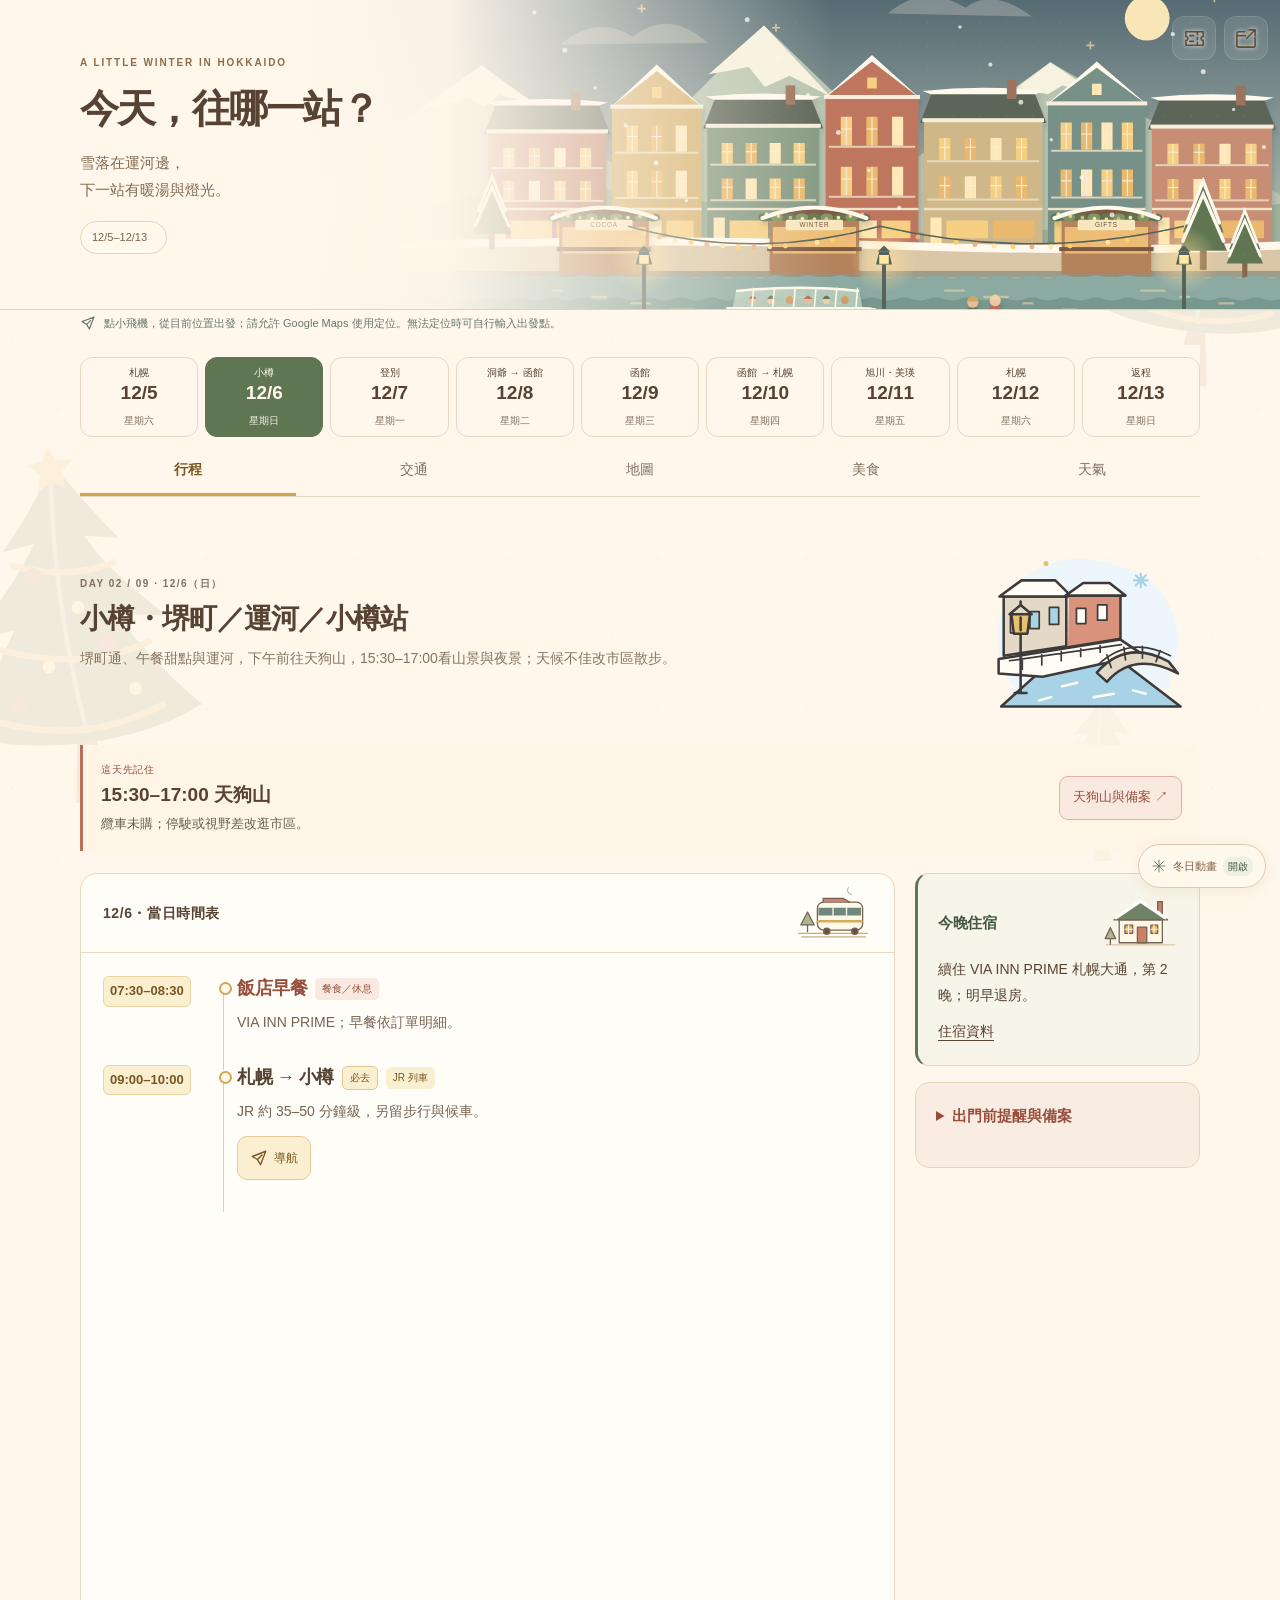
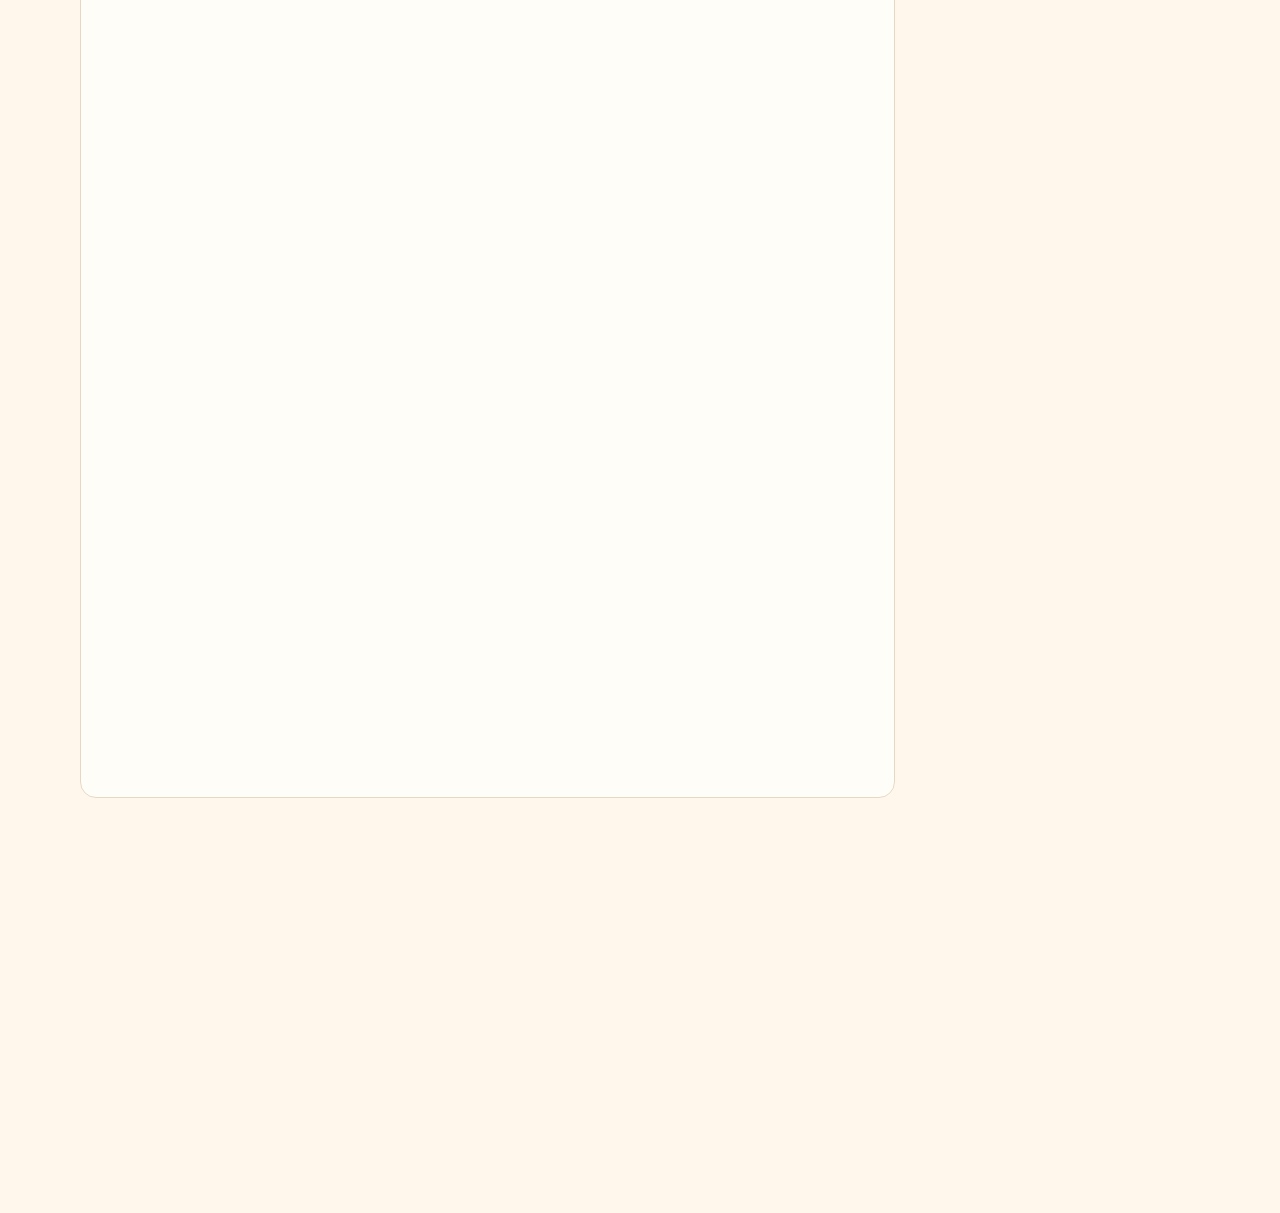
==== commit e13fbd51: "Move header shortcuts closer to the viewport right edge" ====
--- a/2026_hokido/index.html
+++ b/2026_hokido/index.html
@@ -39,7 +39,7 @@
 .day-transport{scroll-margin-top:110px}.transport-list{list-style:none;padding:0;margin:20px 0}.transport-list>li{border-top:1px solid #bbc9c9;padding:20px 0}.transport-meta{display:flex;gap:12px;align-items:center;flex-wrap:wrap;font-size:13px}.transport-list dl{margin:14px 0;display:grid;grid-template-columns:1fr 1fr;gap:16px}.transport-list dt{font-size:12px;color:#526164;margin-bottom:5px}.transport-list dd{margin:0;line-height:1.7}.transport-list p{font-size:14px;margin-bottom:0}@media(max-width:600px){.transport-list dl{grid-template-columns:1fr;gap:10px}.transport-meta{gap:8px}.day-transport{scroll-margin-top:100px}}
 .prep-audit{margin:20px 0 28px;padding:24px;border:2px solid var(--ink);border-radius:20px;background:#fffdf5}.prep-audit table{min-width:0;width:100%;table-layout:fixed}.prep-audit th:first-child{width:24%}.prep-audit th:last-child{width:23%}.prep-audit td,.prep-audit th{overflow-wrap:anywhere}@media(max-width:600px){.prep-audit{padding:16px}.prep-audit table,.prep-audit tbody,.prep-audit tr,.prep-audit td{display:block;width:100%}.prep-audit thead{display:none}.prep-audit tr{border-top:2px solid #c5c5bb;padding:12px 0}.prep-audit td{padding:6px 0;border:0}.prep-audit td:last-child{font-size:13px}}
 </style>
-<link rel="stylesheet" href="./travel-ui.css?v=20261125swipe"><link rel="stylesheet" href="./atlas-header.css?v=20261125compact"></head>
+<link rel="stylesheet" href="./travel-ui.css?v=20261125swipe"><link rel="stylesheet" href="./atlas-header.css?v=20261127edge"></head>
 <body class="daily-reader atlas-top">
   <a class="skip" href="#itinerary">跳到每日行程</a>
   <svg xmlns="http://www.w3.org/2000/svg" width="0" height="0" aria-hidden="true" style="position:absolute;overflow:hidden"><defs>
@@ -374,7 +374,7 @@
       applyDailyView();
       rememberDaily();
       requestAnimationFrame(updateCurrentNav);
-      if (options.focus) tabs[index].focus();
+      if (options.focus) tabs[index].focus({preventScroll:true});
       if (options.reveal) {const strip = document.getElementById('date-tabs');strip.scrollTo({left:tabs[index].offsetLeft - strip.offsetLeft - (strip.clientWidth - tabs[index].clientWidth) / 2,behavior:matchMedia('(prefers-reduced-motion: reduce)').matches ? 'auto' : 'smooth'});}
     }
     tabs.forEach((tab, index) => {
@@ -444,7 +444,7 @@
       history.replaceState(null,'',url);
     }
     function setDailyView(view) {dailyView=view;applyDailyView();rememberDaily();}
-    document.querySelectorAll('[data-day-view]').forEach(btn=>btn.addEventListener('click',()=>{setDailyView(btn.dataset.dayView);document.getElementById('daily-overview').scrollIntoView({block:'start',behavior:'instant'});}));
+    document.querySelectorAll('[data-day-view]').forEach(btn=>btn.addEventListener('click',()=>setDailyView(btn.dataset.dayView)));
     function revealLibraryTarget() {
       let id;try{id=decodeURIComponent(location.hash.slice(1));}catch{return;}
       const el=document.getElementById(id);if(!el){if(libraryAnchors.has(id)){const url=new URL('./resources.html',location.href);url.search=location.search;url.hash=id;location.replace(url.href);}return;}
@@ -530,6 +530,6 @@
 
 </script>
 <script src="./atlas-header.js?v=20261125compact" defer></script>
-<script src="./travel-ui.js?v=20261125swipe" defer></script><script src="./travel-navigation.js?v=20261125compact" defer></script><script src="./travel-illustrations.js?v=20261125art" defer></script>
+<script src="./travel-ui.js?v=20261125scroll" defer></script><script src="./travel-navigation.js?v=20261125compact" defer></script><script src="./travel-illustrations.js?v=20261125art" defer></script>
   <script src="./winter-ambience.js?v=20261125accents" defer></script></body>
 </html>
--- a/2026_hokido/atlas-header.css
+++ b/2026_hokido/atlas-header.css
@@ -8,7 +8,7 @@
 .daily-reader.atlas-top .atlas-header .atlas-mast{height:100%;min-height:0;padding-block:0}
 .atlas-header .atlas-copy{opacity:clamp(0,calc(1 - var(--atlas-progress) * 2),1);pointer-events:none}
 .atlas-header .atlas-stage{top:calc(var(--atlas-progress) * -25px);bottom:auto;height:var(--atlas-expanded-height)}
-.atlas-actions{position:absolute;right:max(24px,calc((100vw - 1120px)/2));top:16px;z-index:5}
+.atlas-actions{position:absolute;right:max(12px,env(safe-area-inset-right,0px));top:16px;z-index:5}
 .daily-reader.atlas-top .atlas-header .atlas-actions a{display:inline-flex;align-items:center;justify-content:center;flex:none;width:44px;height:44px;min-height:44px;padding:0;border:1px solid #fff8e91f;border-radius:12px;background:#fff9ee18;color:#624c38;box-shadow:none;transition:background .16s,border-color .16s,box-shadow .16s}
 .atlas-actions svg{width:23px;height:23px;fill:none;stroke:currentColor;stroke-width:1.65;stroke-linecap:round;stroke-linejoin:round;filter:drop-shadow(0 0 2px #fff7eb)}
 .daily-reader.atlas-top .atlas-header .atlas-actions a:active,.daily-reader.atlas-top .atlas-header .atlas-actions a:focus-visible{background:#fff6e8f5;border-color:#d5b98e;box-shadow:0 2px 9px #624c3820}
@@ -58,7 +58,7 @@
   .daily-reader.atlas-top .atlas-header .atlas-mast{min-height:0;padding:0 20px}
   .atlas-header .atlas-copy{padding-top:64px}
   .atlas-header .atlas-stage{top:calc(127px - var(--atlas-progress) * 137px);height:calc(var(--atlas-expanded-height) - 127px)}
-  .atlas-actions{top:12px;right:15px}
+  .atlas-actions{top:12px;right:max(8px,env(safe-area-inset-right,0px))}
   .daily-reader .atlas-actions a{min-height:44px;padding:8px 10px;font-size:11px}
   .atlas-compact-copy{left:20px;right:126px}
   .atlas-compact-copy strong{font-size:16px}
